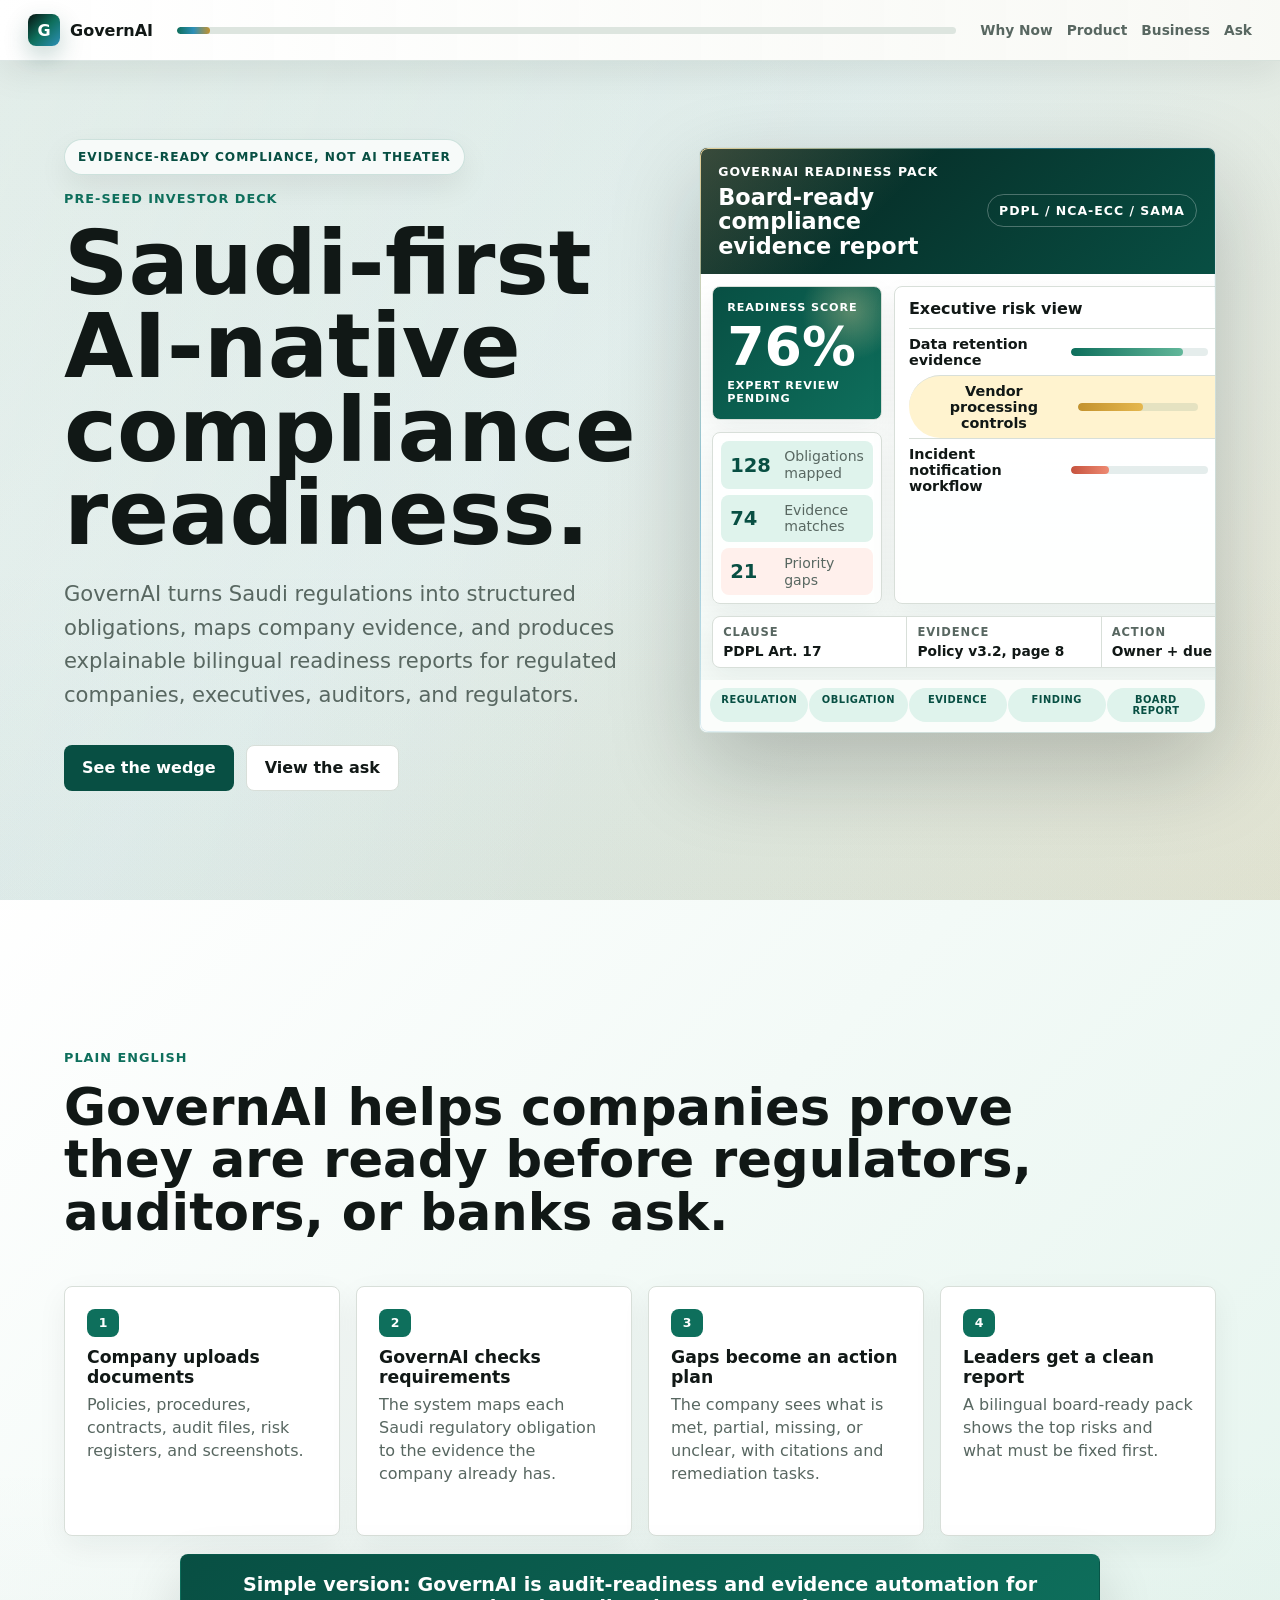
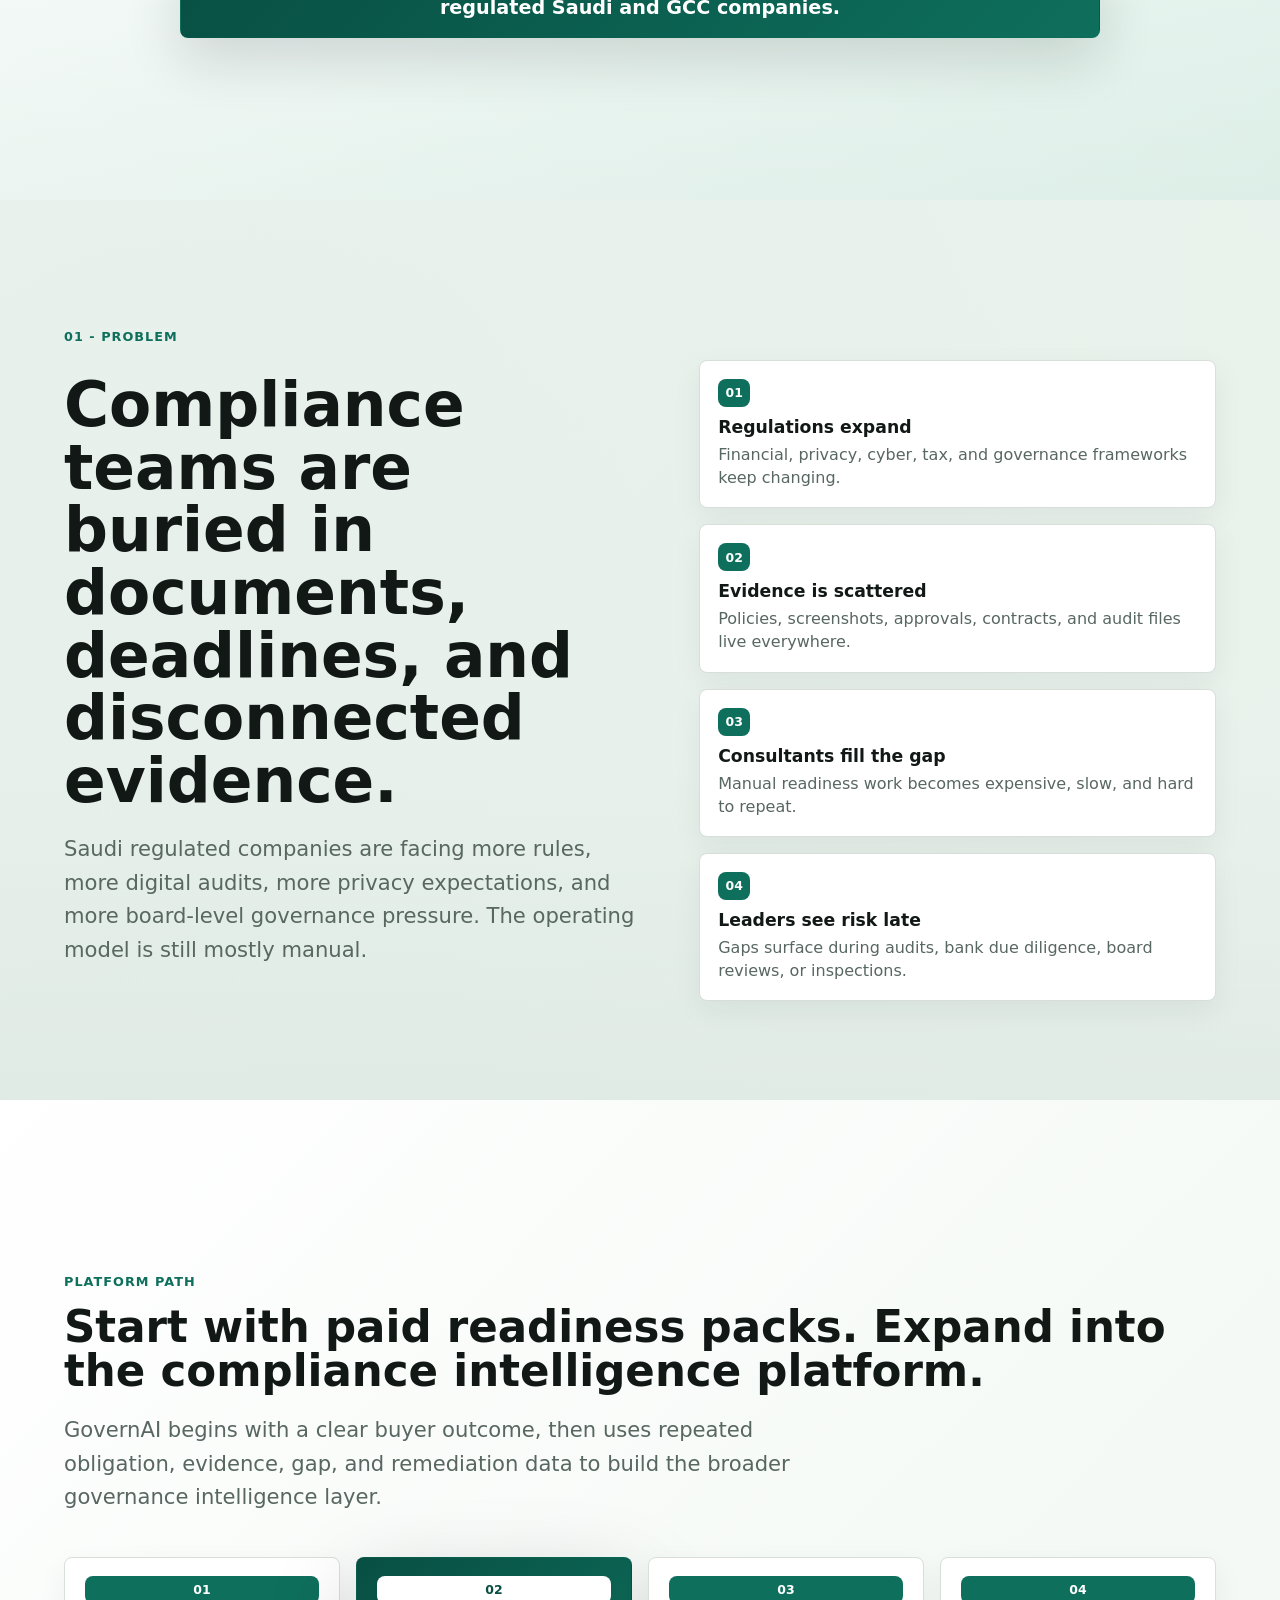
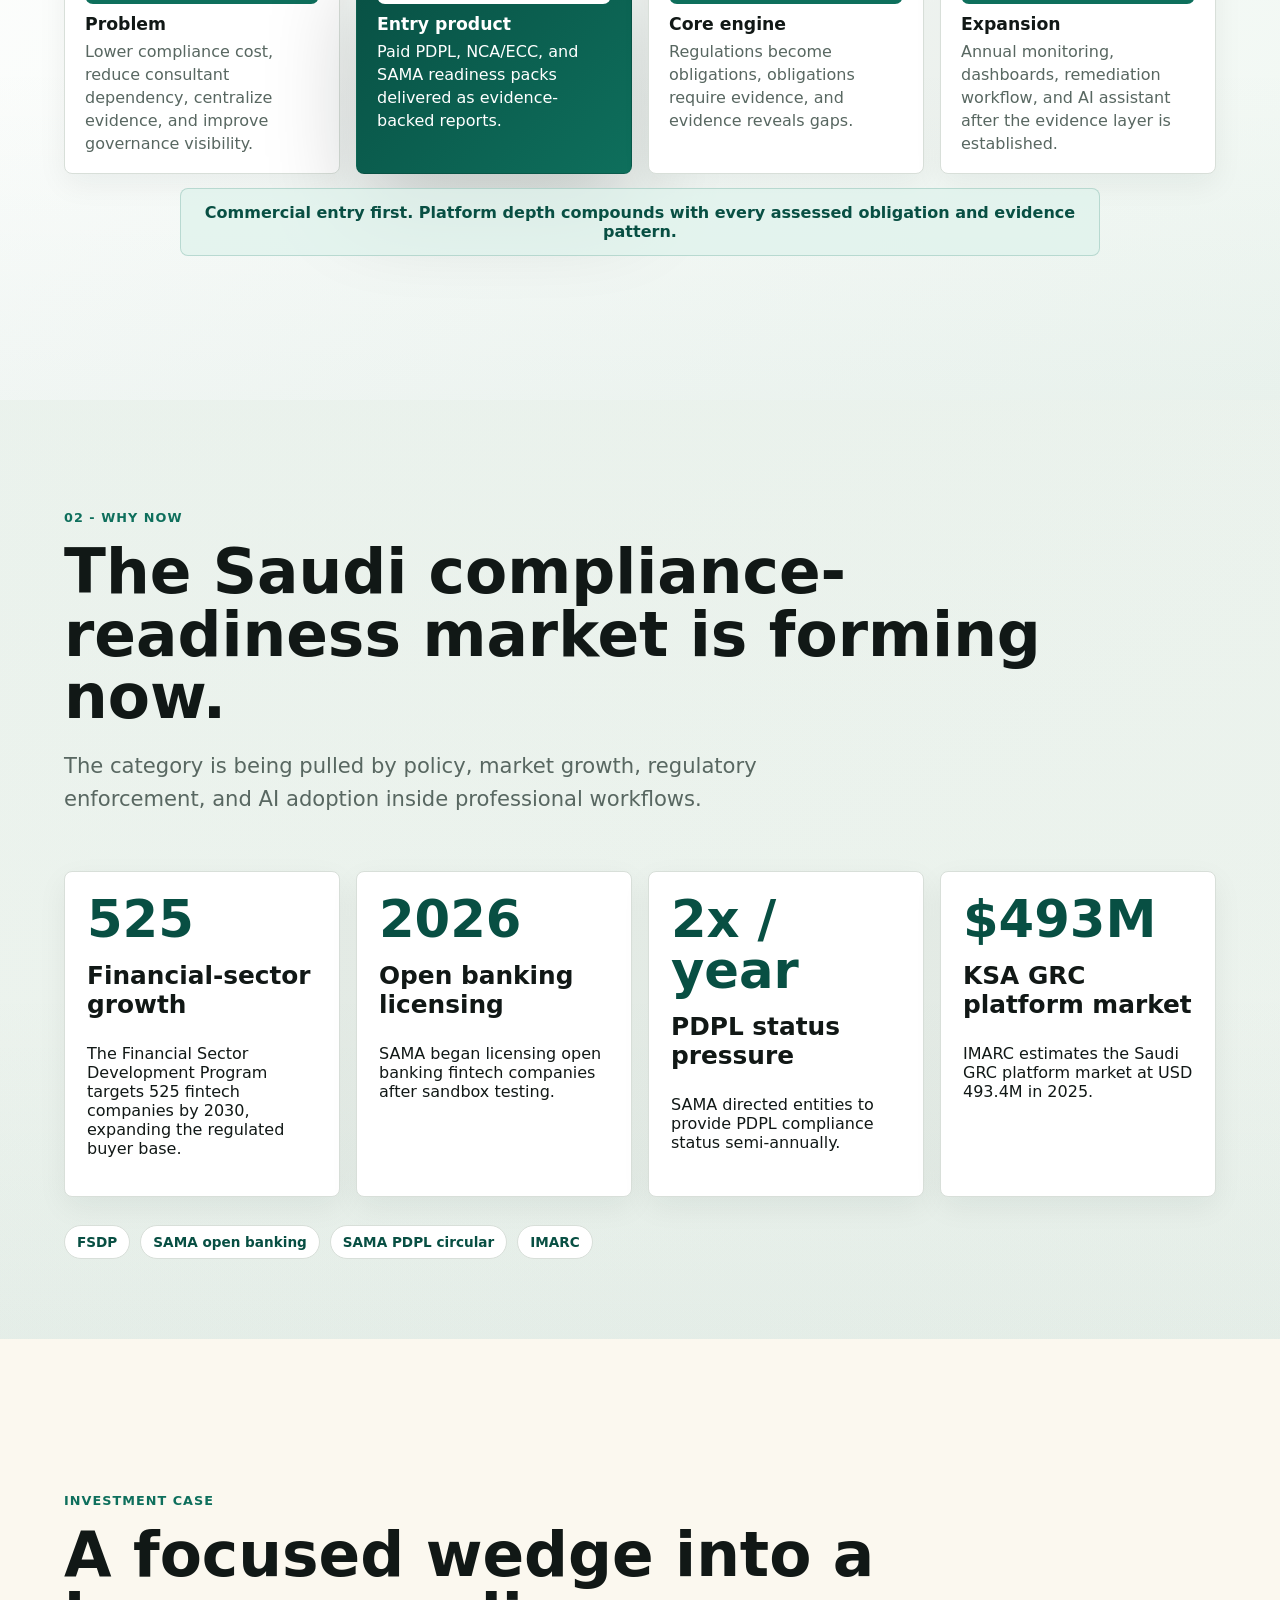
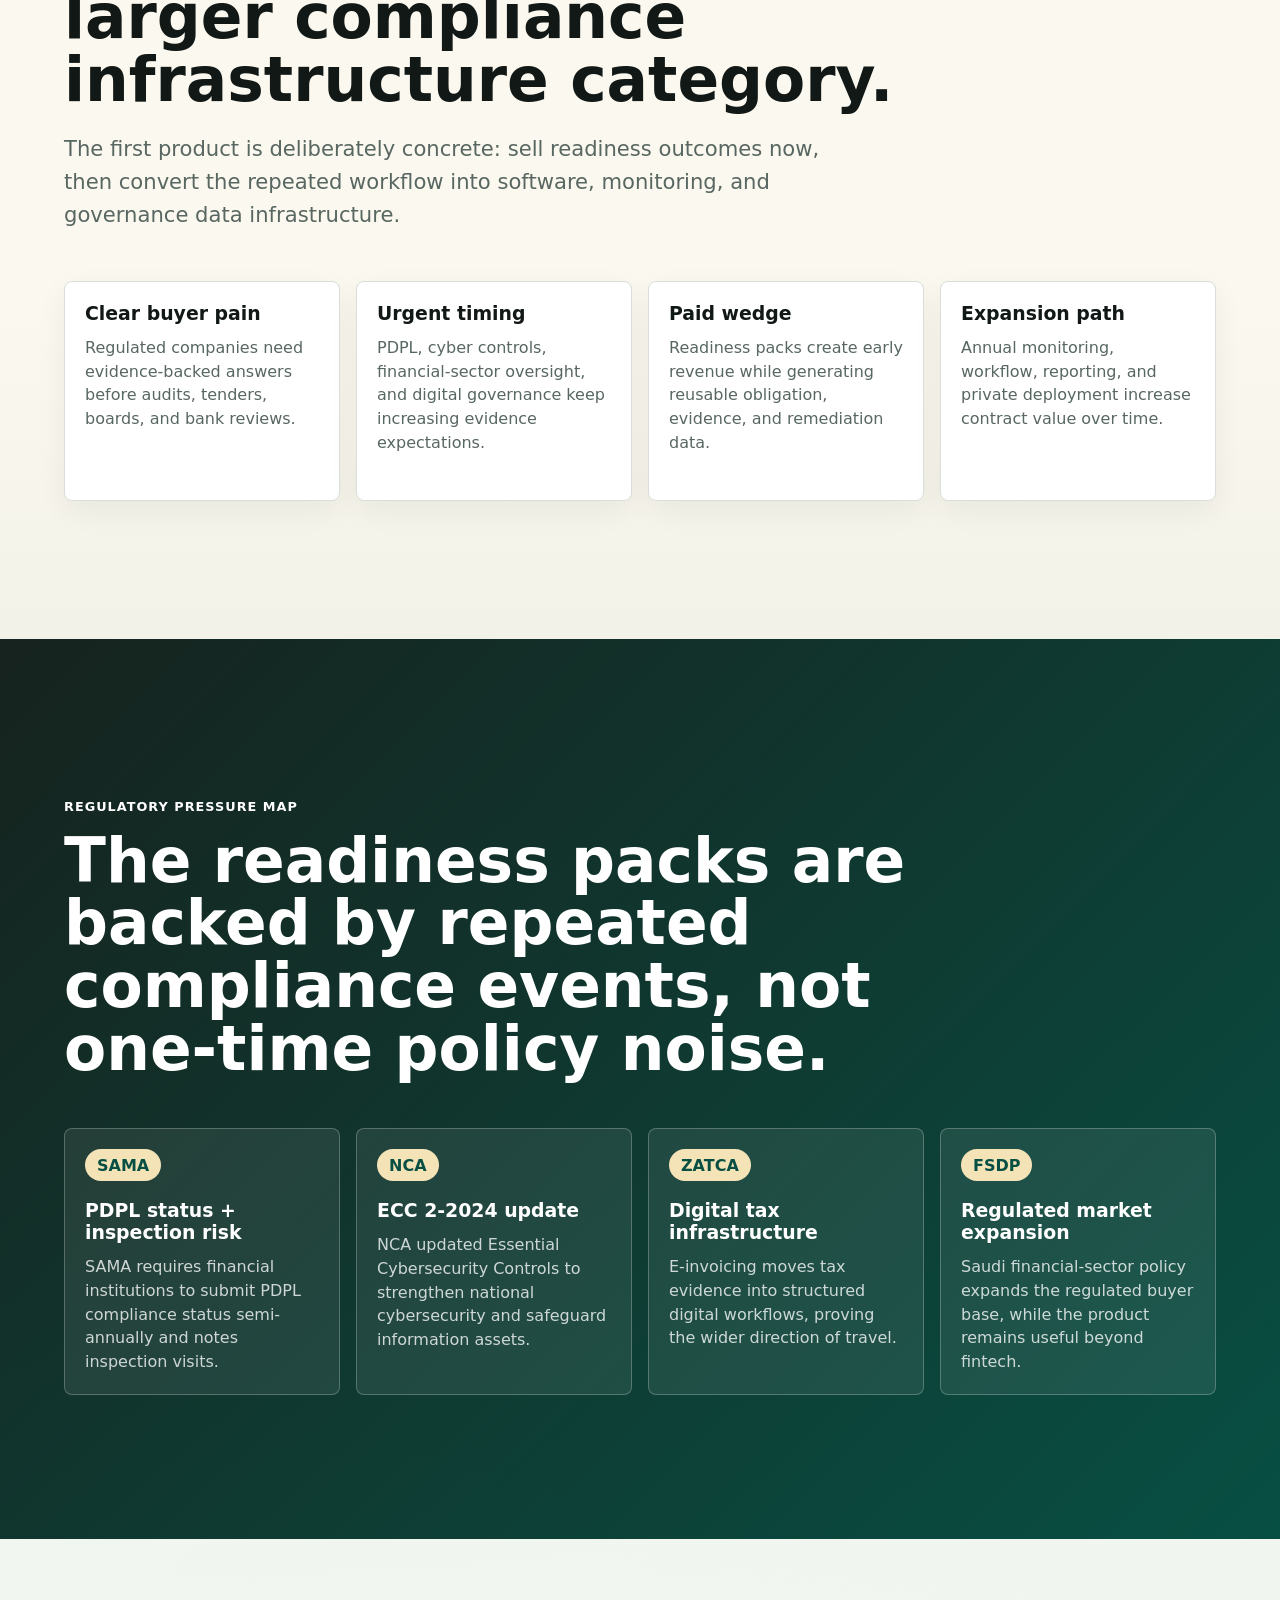
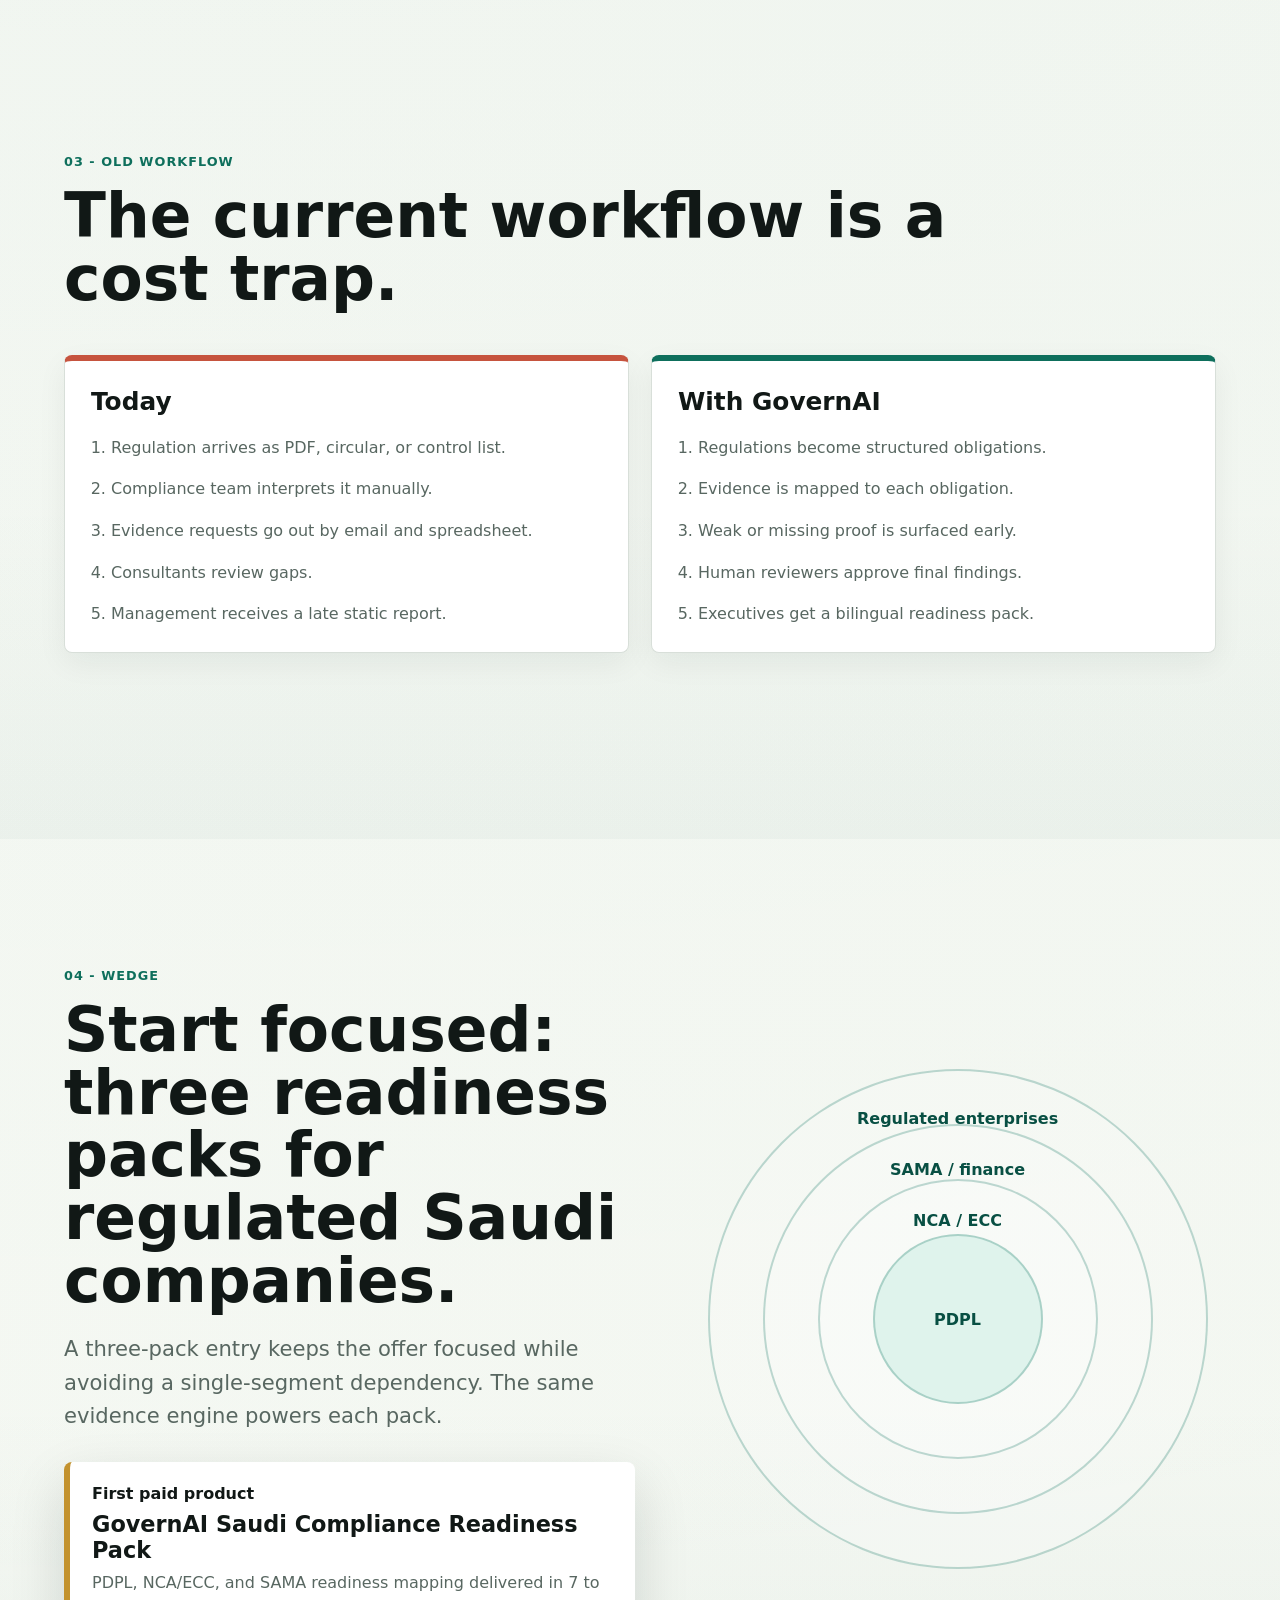
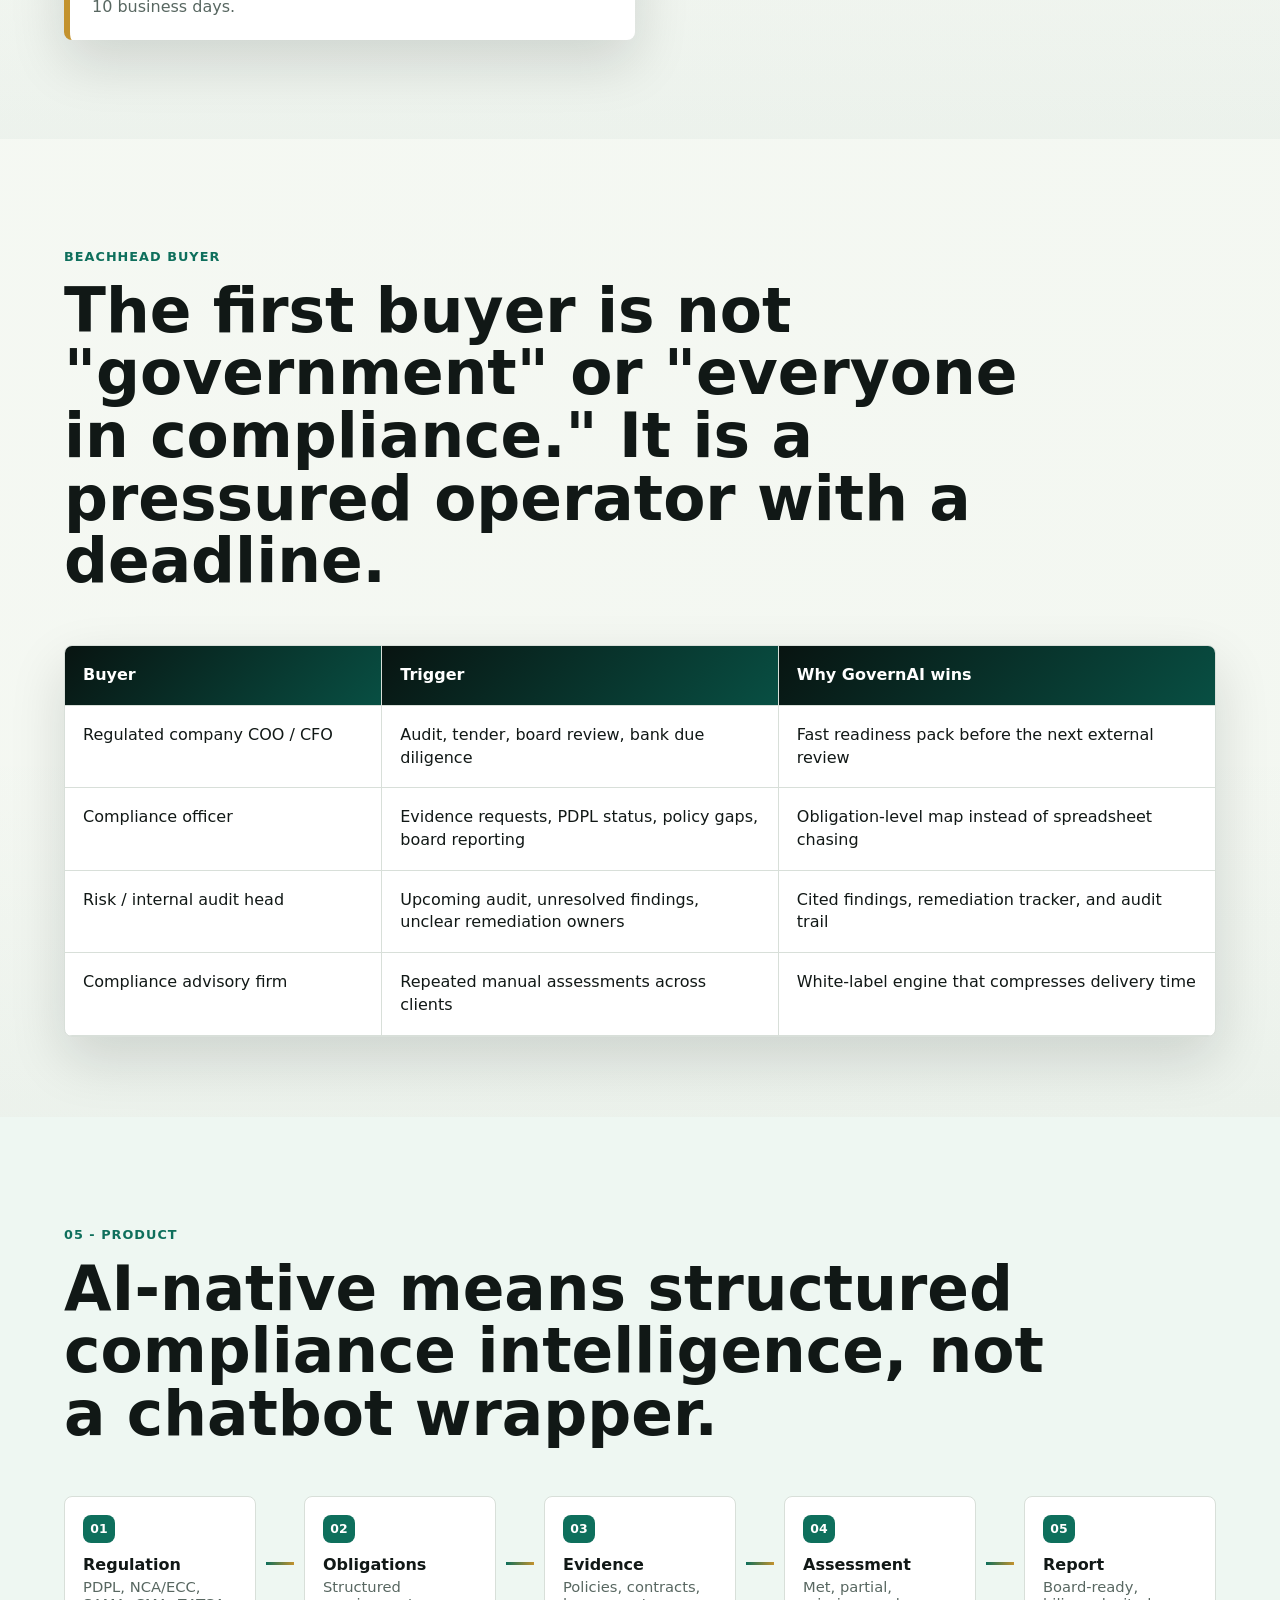
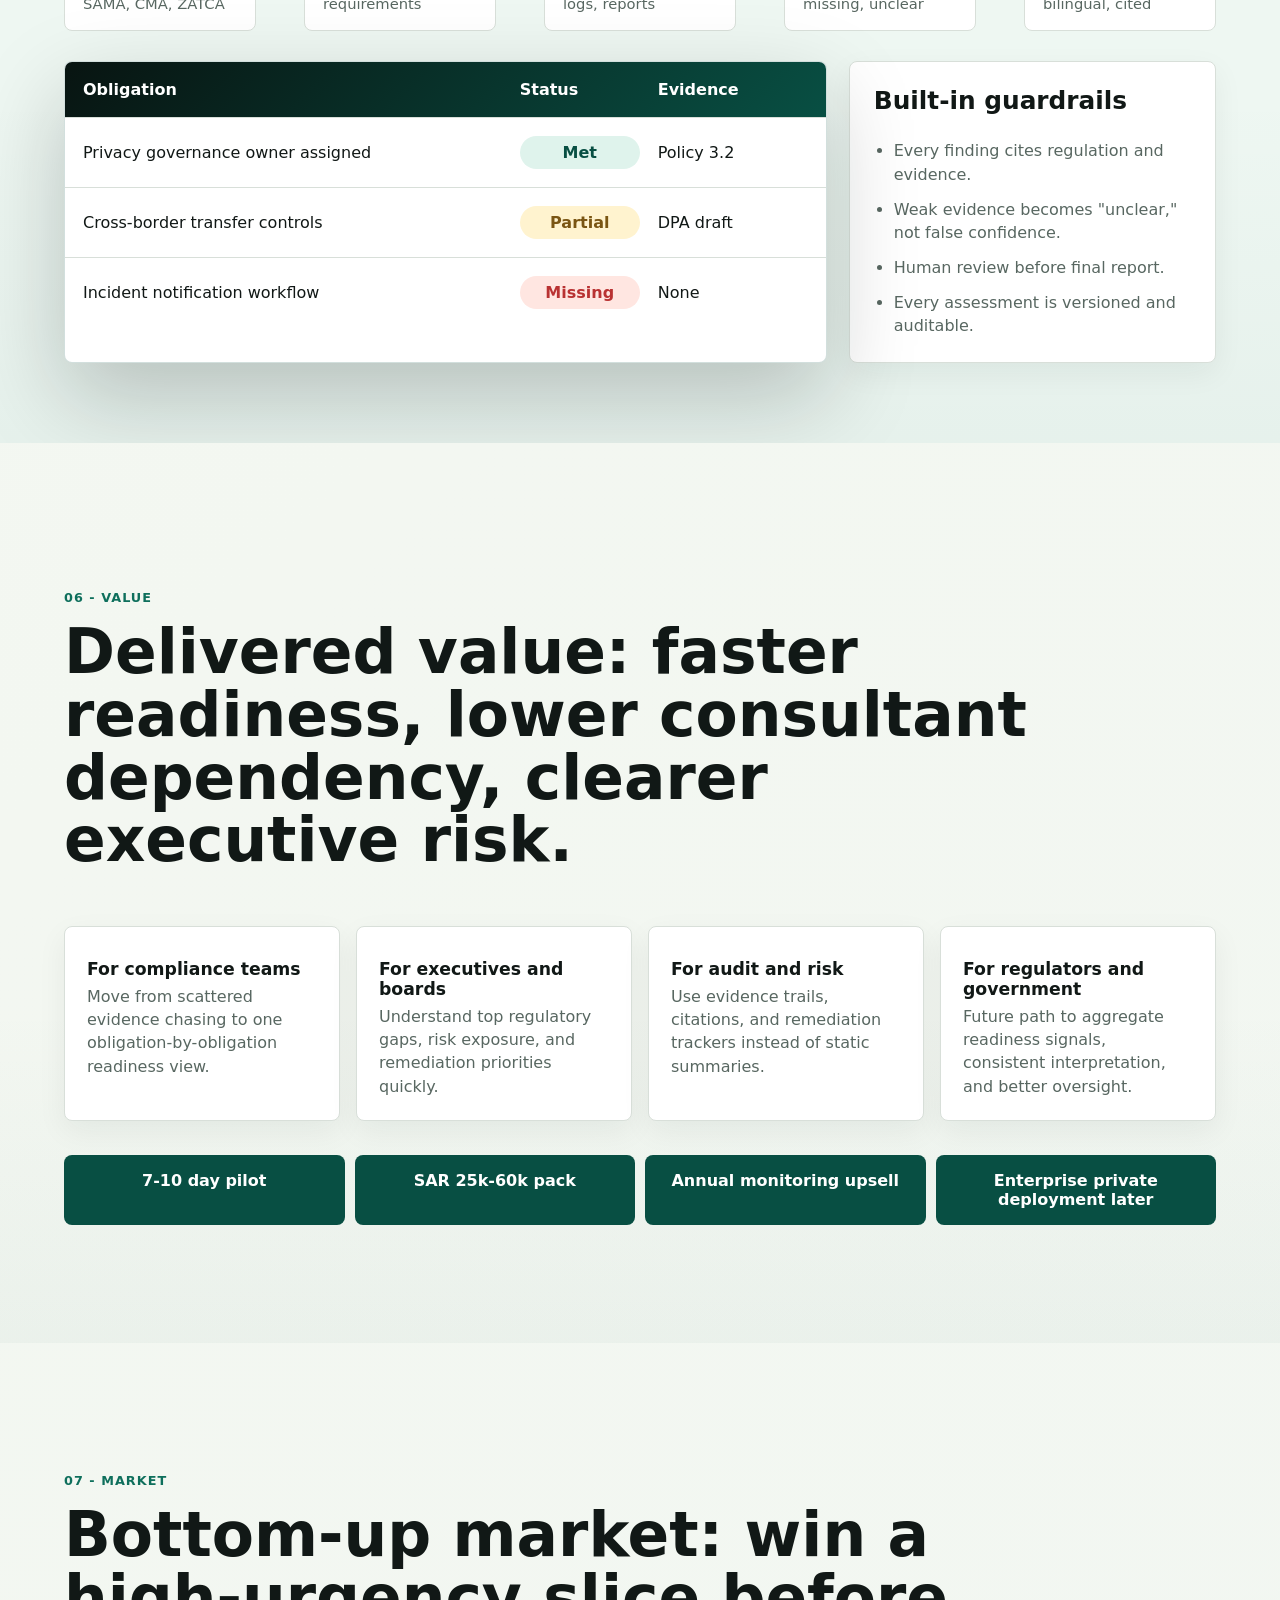
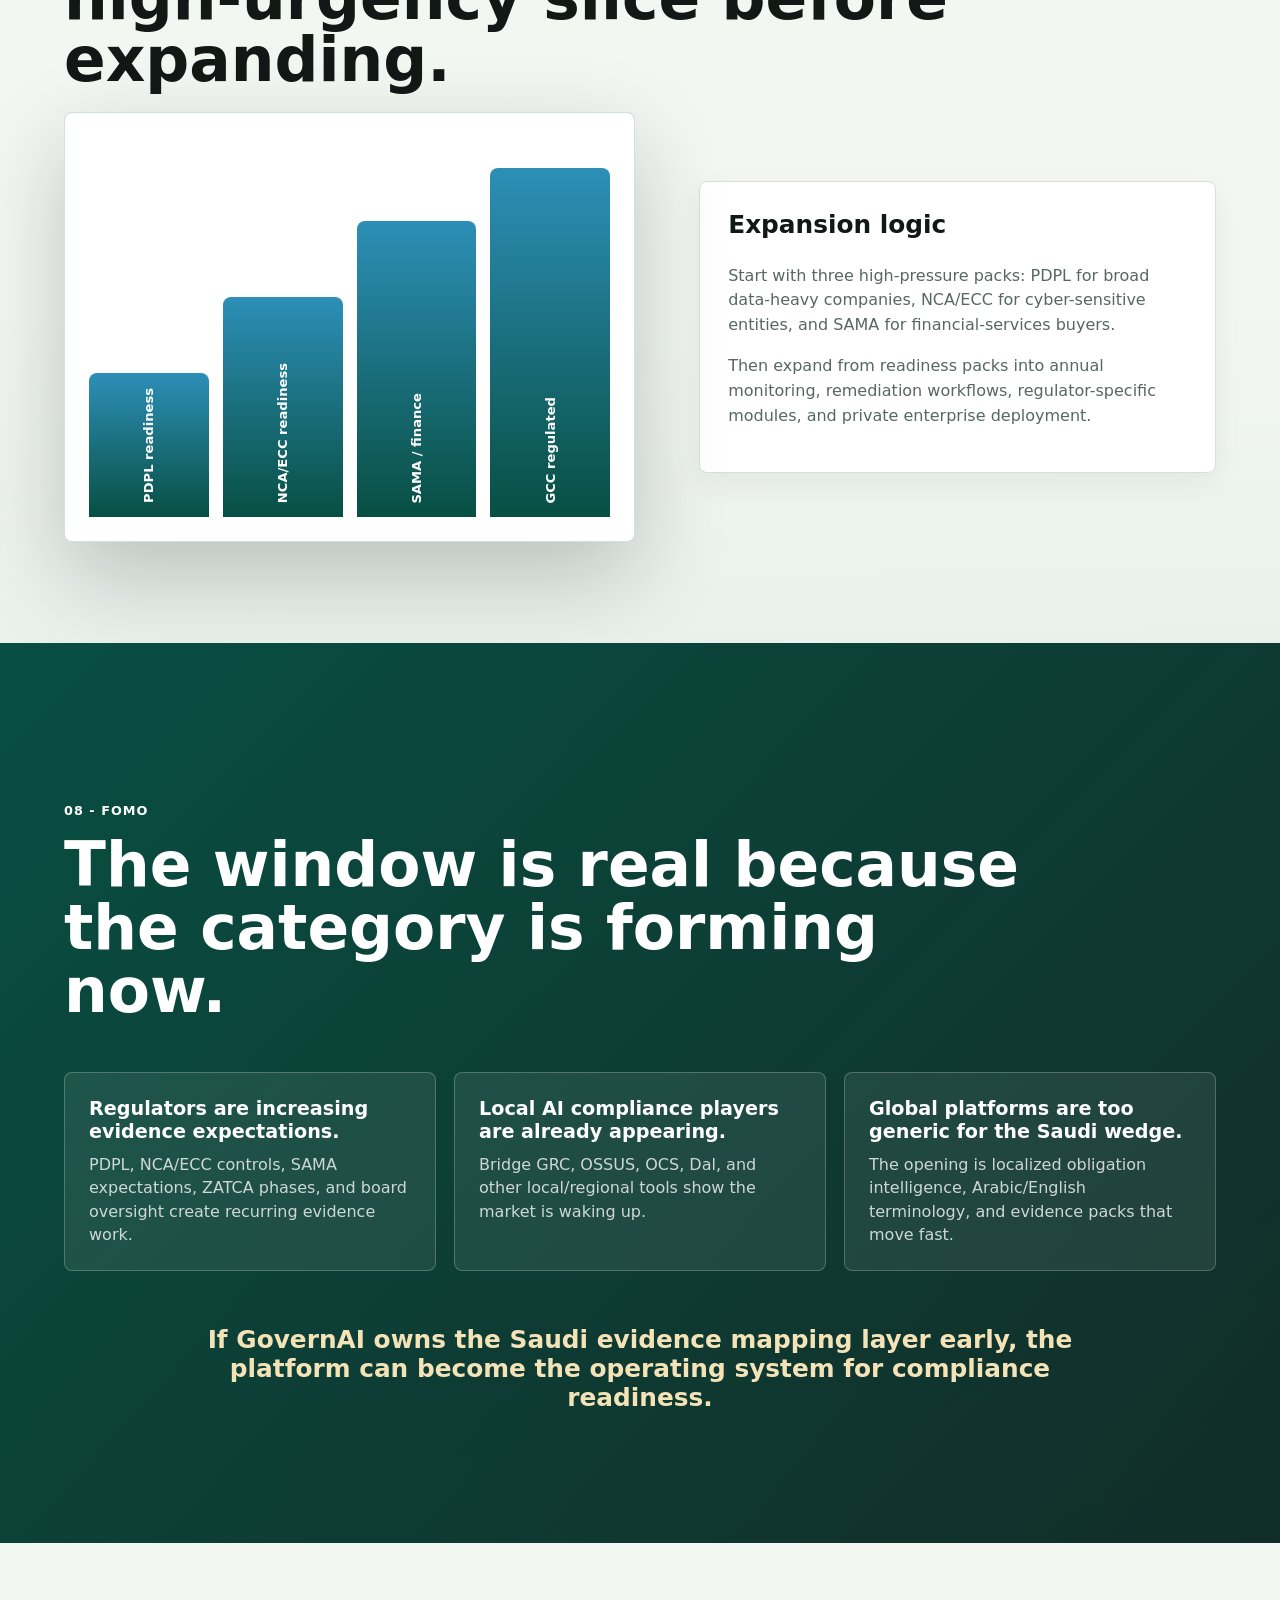
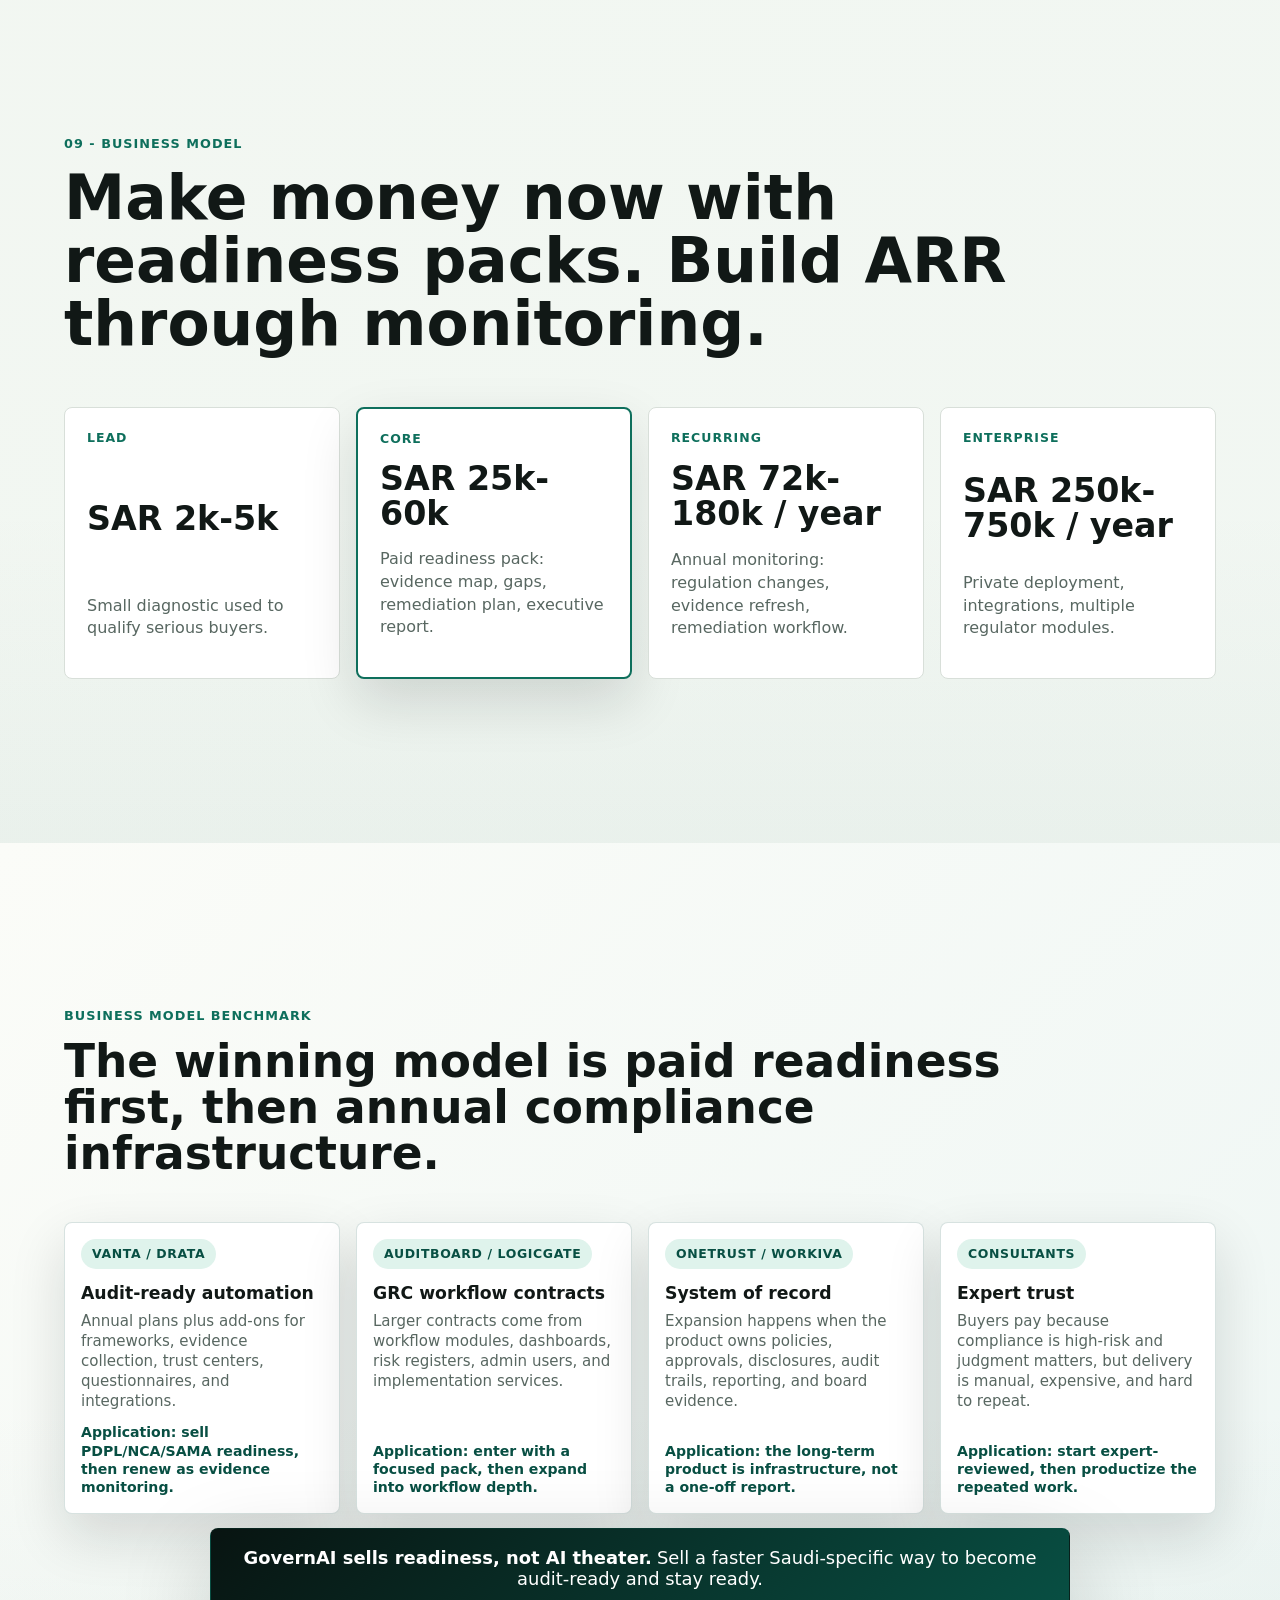
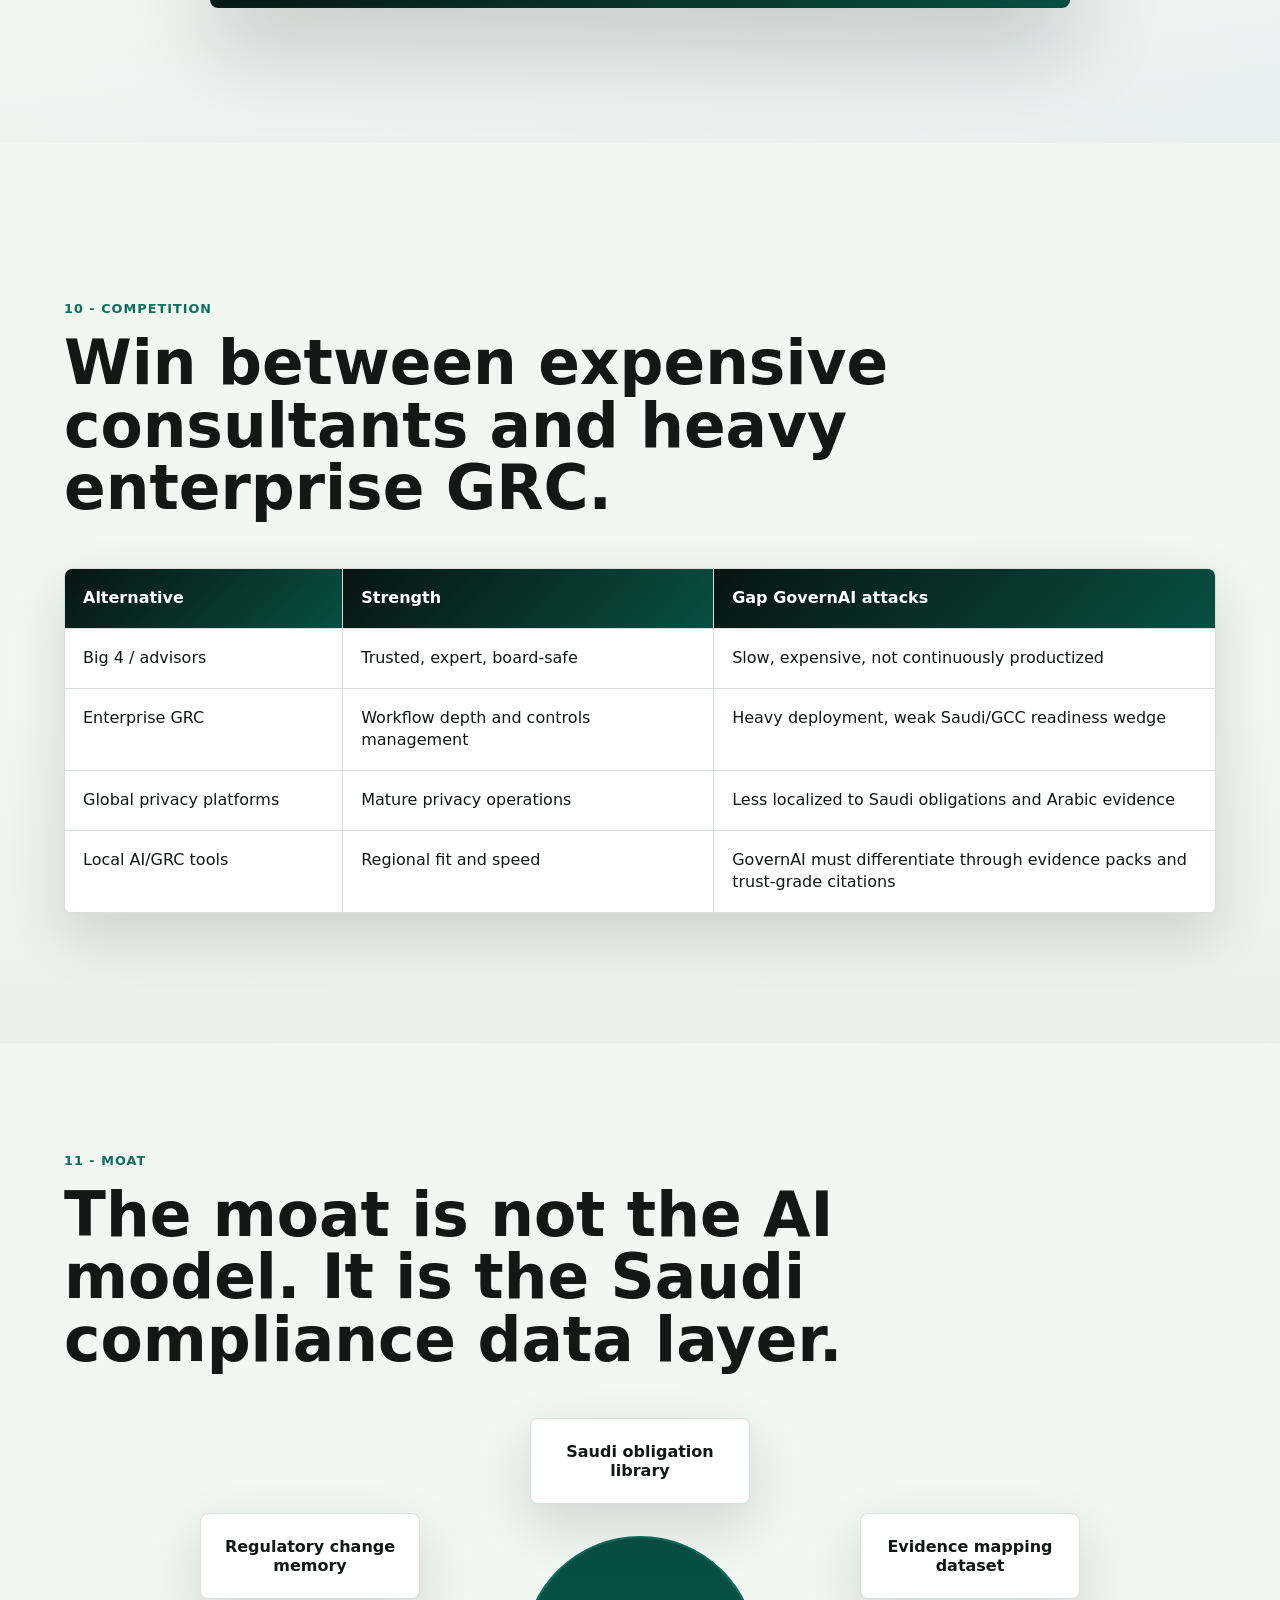
==== Review/index.html @ 4b647064 "Remove internal notes from pitch deck" ====
﻿<!doctype html>
<html lang="en">
  <head>
    <meta charset="UTF-8" />
    <meta name="viewport" content="width=device-width, initial-scale=1.0" />
    <meta
      name="description"
      content="GovernAI investor pitch deck: Saudi-first AI-native compliance readiness for regulated companies."
    />
    <title>GovernAI Investor Pitch Deck</title>
    <link rel="stylesheet" href="../src/styles.css?v=report-preview" />
  </head>
  <body>
    <header class="deck-shell" aria-label="Deck navigation">
      <a class="brand" href="#slide-1" aria-label="GovernAI home">
        <span class="brand-mark">G</span>
        <span>GovernAI</span>
      </a>
      <div class="progress-track" aria-hidden="true">
        <span id="progressBar"></span>
      </div>
      <nav class="nav-links" aria-label="Slides">
        <a href="#slide-3">Why Now</a>
        <a href="#slide-6">Product</a>
        <a href="#slide-10">Business</a>
        <a href="#slide-14">Ask</a>
      </nav>
    </header>

    <main id="deck">
      <section class="slide hero" id="slide-1" data-title="Title">
        <div class="hero-grid">
          <div class="hero-copy">
            <p class="eyebrow">Pre-seed investor deck</p>
            <h1>Saudi-first AI-native compliance readiness.</h1>
            <p class="lead">
              GovernAI turns Saudi regulations into structured obligations, maps company evidence,
              and produces explainable bilingual readiness reports for regulated companies,
              executives, auditors, and regulators.
            </p>
            <div class="hero-actions">
              <a class="primary-action" href="#slide-5">See the wedge</a>
              <a class="secondary-action" href="#slide-14">View the ask</a>
            </div>
          </div>

          <div class="command-visual report-preview" aria-label="GovernAI board-ready readiness report preview">
            <div class="report-cover">
              <div>
                <span>GovernAI Readiness Pack</span>
                <b>Board-ready compliance evidence report</b>
              </div>
              <small>PDPL / NCA-ECC / SAMA</small>
            </div>
            <div class="report-body">
              <div class="report-score">
                <span>Readiness score</span>
                <b>76%</b>
                <small>Expert review pending</small>
              </div>
              <div class="report-summary">
                <div>
                  <span>128</span>
                  <p>Obligations mapped</p>
                </div>
                <div>
                  <span>74</span>
                  <p>Evidence matches</p>
                </div>
                <div class="risk">
                  <span>21</span>
                  <p>Priority gaps</p>
                </div>
              </div>
              <div class="report-section">
                <b>Executive risk view</b>
                <div class="risk-row" style="--w:82%">
                  <span>Data retention evidence</span>
                  <i></i>
                  <em>Strong</em>
                </div>
                <div class="risk-row warn" style="--w:54%">
                  <span>Vendor processing controls</span>
                  <i></i>
                  <em>Partial</em>
                </div>
                <div class="risk-row danger" style="--w:28%">
                  <span>Incident notification workflow</span>
                  <i></i>
                  <em>Missing</em>
                </div>
              </div>
              <div class="report-evidence">
                <div>
                  <span>Clause</span>
                  <b>PDPL Art. 17</b>
                </div>
                <div>
                  <span>Evidence</span>
                  <b>Policy v3.2, page 8</b>
                </div>
                <div>
                  <span>Action</span>
                  <b>Owner + due date</b>
                </div>
              </div>
            </div>
            <div class="report-footer">
              <span>Regulation</span>
              <span>Obligation</span>
              <span>Evidence</span>
              <span>Finding</span>
              <span>Board report</span>
            </div>
          </div>
        </div>
      </section>

      <section class="slide plain-english" id="slide-1a" data-title="Plain English">
        <div class="section-kicker">Plain English</div>
        <h2>GovernAI helps companies prove they are ready before regulators, auditors, or banks ask.</h2>
        <div class="plain-grid">
          <article>
            <span>1</span>
            <b>Company uploads documents</b>
            <p>Policies, procedures, contracts, audit files, risk registers, and screenshots.</p>
          </article>
          <article>
            <span>2</span>
            <b>GovernAI checks requirements</b>
            <p>The system maps each Saudi regulatory obligation to the evidence the company already has.</p>
          </article>
          <article>
            <span>3</span>
            <b>Gaps become an action plan</b>
            <p>The company sees what is met, partial, missing, or unclear, with citations and remediation tasks.</p>
          </article>
          <article>
            <span>4</span>
            <b>Leaders get a clean report</b>
            <p>A bilingual board-ready pack shows the top risks and what must be fixed first.</p>
          </article>
        </div>
        <p class="plain-callout">
          Simple version: GovernAI is audit-readiness and evidence automation for regulated Saudi and GCC companies.
        </p>
      </section>

      <section class="slide" id="slide-2" data-title="Problem">
        <div class="section-kicker">01 - Problem</div>
        <div class="two-col">
          <div>
            <h2>Compliance teams are buried in documents, deadlines, and disconnected evidence.</h2>
            <p class="slide-intro">
              Saudi regulated companies are facing more rules, more digital audits, more privacy
              expectations, and more board-level governance pressure. The operating model is still
              mostly manual.
            </p>
          </div>
          <div class="pain-stack">
            <div>
              <span>01</span>
              <b>Regulations expand</b>
              <p>Financial, privacy, cyber, tax, and governance frameworks keep changing.</p>
            </div>
            <div>
              <span>02</span>
              <b>Evidence is scattered</b>
              <p>Policies, screenshots, approvals, contracts, and audit files live everywhere.</p>
            </div>
            <div>
              <span>03</span>
              <b>Consultants fill the gap</b>
              <p>Manual readiness work becomes expensive, slow, and hard to repeat.</p>
            </div>
            <div>
              <span>04</span>
              <b>Leaders see risk late</b>
              <p>Gaps surface during audits, bank due diligence, board reviews, or inspections.</p>
            </div>
          </div>
        </div>
      </section>

      <section class="slide alignment" id="slide-2a" data-title="Platform Path">
        <div class="section-kicker">Platform path</div>
        <h2>Start with paid readiness packs. Expand into the compliance intelligence platform.</h2>
        <p class="slide-intro">
          GovernAI begins with a clear buyer outcome, then uses repeated obligation, evidence,
          gap, and remediation data to build the broader governance intelligence layer.
        </p>
        <div class="alignment-grid">
          <article>
            <span>01</span>
            <b>Problem</b>
            <p>Lower compliance cost, reduce consultant dependency, centralize evidence, and improve governance visibility.</p>
          </article>
          <article class="featured">
            <span>02</span>
            <b>Entry product</b>
            <p>Paid PDPL, NCA/ECC, and SAMA readiness packs delivered as evidence-backed reports.</p>
          </article>
          <article>
            <span>03</span>
            <b>Core engine</b>
            <p>Regulations become obligations, obligations require evidence, and evidence reveals gaps.</p>
          </article>
          <article>
            <span>04</span>
            <b>Expansion</b>
            <p>Annual monitoring, dashboards, remediation workflow, and AI assistant after the evidence layer is established.</p>
          </article>
        </div>
        <p class="alignment-line">Commercial entry first. Platform depth compounds with every assessed obligation and evidence pattern.</p>
      </section>

      <section class="slide evidence" id="slide-3" data-title="Why Now">
        <div class="section-kicker">02 - Why now</div>
        <h2>The Saudi compliance-readiness market is forming now.</h2>
        <p class="slide-intro">
          The category is being pulled by policy, market growth, regulatory enforcement, and AI
          adoption inside professional workflows.
        </p>
        <div class="evidence-grid">
          <article>
            <span class="metric">525</span>
            <h3>Financial-sector growth</h3>
            <p>The Financial Sector Development Program targets 525 fintech companies by 2030, expanding the regulated buyer base.</p>
          </article>
          <article>
            <span class="metric">2026</span>
            <h3>Open banking licensing</h3>
            <p>SAMA began licensing open banking fintech companies after sandbox testing.</p>
          </article>
          <article>
            <span class="metric">2x / year</span>
            <h3>PDPL status pressure</h3>
            <p>SAMA directed entities to provide PDPL compliance status semi-annually.</p>
          </article>
          <article>
            <span class="metric">$493M</span>
            <h3>KSA GRC platform market</h3>
            <p>IMARC estimates the Saudi GRC platform market at USD 493.4M in 2025.</p>
          </article>
        </div>
        <div class="source-row">
          <a href="https://www.mof.gov.sa/en/about/Pages/Development_Program.aspx">FSDP</a>
          <a href="https://www.sama.gov.sa/en-US/News/Pages/news-1135.aspx">SAMA open banking</a>
          <a href="https://rulebook.sama.gov.sa/en/compliance-updated-personal-data-protection-law-and-its-implementing-regulations">SAMA PDPL circular</a>
          <a href="https://www.imarcgroup.com/saudi-arabia-governance-risk-compliance-platform-market">IMARC</a>
        </div>
      </section>

      <section class="slide investor-lens" id="slide-3a" data-title="Investment Case">
        <div class="section-kicker">Investment case</div>
        <h2>A focused wedge into a larger compliance infrastructure category.</h2>
        <p class="slide-intro">
          The first product is deliberately concrete: sell readiness outcomes now, then convert the
          repeated workflow into software, monitoring, and governance data infrastructure.
        </p>
        <div class="investor-grid">
          <article>
            <b>Clear buyer pain</b>
            <p>Regulated companies need evidence-backed answers before audits, tenders, boards, and bank reviews.</p>
          </article>
          <article>
            <b>Urgent timing</b>
            <p>PDPL, cyber controls, financial-sector oversight, and digital governance keep increasing evidence expectations.</p>
          </article>
          <article>
            <b>Paid wedge</b>
            <p>Readiness packs create early revenue while generating reusable obligation, evidence, and remediation data.</p>
          </article>
          <article>
            <b>Expansion path</b>
            <p>Annual monitoring, workflow, reporting, and private deployment increase contract value over time.</p>
          </article>
        </div>
      </section>

      <section class="slide pressure" id="slide-3b" data-title="Regulatory Pressure">
        <div class="section-kicker">Regulatory pressure map</div>
        <h2>The readiness packs are backed by repeated compliance events, not one-time policy noise.</h2>
        <div class="pressure-map">
          <article>
            <span>SAMA</span>
            <b>PDPL status + inspection risk</b>
            <p>SAMA requires financial institutions to submit PDPL compliance status semi-annually and notes inspection visits.</p>
          </article>
          <article>
            <span>NCA</span>
            <b>ECC 2-2024 update</b>
            <p>NCA updated Essential Cybersecurity Controls to strengthen national cybersecurity and safeguard information assets.</p>
          </article>
          <article>
            <span>ZATCA</span>
            <b>Digital tax infrastructure</b>
            <p>E-invoicing moves tax evidence into structured digital workflows, proving the wider direction of travel.</p>
          </article>
          <article>
            <span>FSDP</span>
            <b>Regulated market expansion</b>
            <p>Saudi financial-sector policy expands the regulated buyer base, while the product remains useful beyond fintech.</p>
          </article>
        </div>
      </section>

      <section class="slide" id="slide-4" data-title="Old Way">
        <div class="section-kicker">03 - Old workflow</div>
        <h2>The current workflow is a cost trap.</h2>
        <div class="before-after">
          <div class="workflow old">
            <h3>Today</h3>
            <ol>
              <li>Regulation arrives as PDF, circular, or control list.</li>
              <li>Compliance team interprets it manually.</li>
              <li>Evidence requests go out by email and spreadsheet.</li>
              <li>Consultants review gaps.</li>
              <li>Management receives a late static report.</li>
            </ol>
          </div>
          <div class="workflow new">
            <h3>With GovernAI</h3>
            <ol>
              <li>Regulations become structured obligations.</li>
              <li>Evidence is mapped to each obligation.</li>
              <li>Weak or missing proof is surfaced early.</li>
              <li>Human reviewers approve final findings.</li>
              <li>Executives get a bilingual readiness pack.</li>
            </ol>
          </div>
        </div>
      </section>

      <section class="slide" id="slide-5" data-title="Wedge">
        <div class="section-kicker">04 - Wedge</div>
        <div class="wedge-layout">
          <div>
            <h2>Start focused: three readiness packs for regulated Saudi companies.</h2>
            <p class="slide-intro">
              A three-pack entry keeps the offer focused while avoiding a single-segment dependency.
              The same evidence engine powers each pack.
            </p>
            <div class="callout">
              <b>First paid product</b>
              <span>GovernAI Saudi Compliance Readiness Pack</span>
              <small>PDPL, NCA/ECC, and SAMA readiness mapping delivered in 7 to 10 business days.</small>
            </div>
          </div>
          <div class="target-rings" aria-label="Target customer rings">
            <div class="ring ring-1">PDPL</div>
            <div class="ring ring-2">NCA / ECC</div>
            <div class="ring ring-3">SAMA / finance</div>
            <div class="ring ring-4">Regulated enterprises</div>
          </div>
        </div>
      </section>

      <section class="slide buyer" id="slide-5a" data-title="Beachhead Buyer">
        <div class="section-kicker">Beachhead buyer</div>
        <h2>The first buyer is not "government" or "everyone in compliance." It is a pressured operator with a deadline.</h2>
        <div class="buyer-table">
          <div class="buyer-head">Buyer</div>
          <div class="buyer-head">Trigger</div>
          <div class="buyer-head">Why GovernAI wins</div>
          <div>Regulated company COO / CFO</div>
          <div>Audit, tender, board review, bank due diligence</div>
          <div>Fast readiness pack before the next external review</div>
          <div>Compliance officer</div>
          <div>Evidence requests, PDPL status, policy gaps, board reporting</div>
          <div>Obligation-level map instead of spreadsheet chasing</div>
          <div>Risk / internal audit head</div>
          <div>Upcoming audit, unresolved findings, unclear remediation owners</div>
          <div>Cited findings, remediation tracker, and audit trail</div>
          <div>Compliance advisory firm</div>
          <div>Repeated manual assessments across clients</div>
          <div>White-label engine that compresses delivery time</div>
        </div>
      </section>

      <section class="slide product" id="slide-6" data-title="Product">
        <div class="section-kicker">05 - Product</div>
        <h2>AI-native means structured compliance intelligence, not a chatbot wrapper.</h2>
        <div class="pipeline" aria-label="GovernAI product pipeline">
          <div>
            <span>01</span>
            <b>Regulation</b>
            <p>PDPL, NCA/ECC, SAMA, CMA, ZATCA</p>
          </div>
          <i></i>
          <div>
            <span>02</span>
            <b>Obligations</b>
            <p>Structured requirements</p>
          </div>
          <i></i>
          <div>
            <span>03</span>
            <b>Evidence</b>
            <p>Policies, contracts, logs, reports</p>
          </div>
          <i></i>
          <div>
            <span>04</span>
            <b>Assessment</b>
            <p>Met, partial, missing, unclear</p>
          </div>
          <i></i>
          <div>
            <span>05</span>
            <b>Report</b>
            <p>Board-ready, bilingual, cited</p>
          </div>
        </div>
        <div class="product-grid">
          <div class="mock-table">
            <div class="mock-row head">
              <span>Obligation</span><span>Status</span><span>Evidence</span>
            </div>
            <div class="mock-row">
              <span>Privacy governance owner assigned</span><b class="ok">Met</b><span>Policy 3.2</span>
            </div>
            <div class="mock-row">
              <span>Cross-border transfer controls</span><b class="warn">Partial</b><span>DPA draft</span>
            </div>
            <div class="mock-row">
              <span>Incident notification workflow</span><b class="risk-text">Missing</b><span>None</span>
            </div>
          </div>
          <div class="ai-card">
            <h3>Built-in guardrails</h3>
            <ul>
              <li>Every finding cites regulation and evidence.</li>
              <li>Weak evidence becomes "unclear," not false confidence.</li>
              <li>Human review before final report.</li>
              <li>Every assessment is versioned and auditable.</li>
            </ul>
          </div>
        </div>
      </section>

      <section class="slide" id="slide-7" data-title="Delivered Value">
        <div class="section-kicker">06 - Value</div>
        <h2>Delivered value: faster readiness, lower consultant dependency, clearer executive risk.</h2>
        <div class="value-cards">
          <article>
            <b>For compliance teams</b>
            <p>Move from scattered evidence chasing to one obligation-by-obligation readiness view.</p>
          </article>
          <article>
            <b>For executives and boards</b>
            <p>Understand top regulatory gaps, risk exposure, and remediation priorities quickly.</p>
          </article>
          <article>
            <b>For audit and risk</b>
            <p>Use evidence trails, citations, and remediation trackers instead of static summaries.</p>
          </article>
          <article>
            <b>For regulators and government</b>
            <p>Future path to aggregate readiness signals, consistent interpretation, and better oversight.</p>
          </article>
        </div>
        <div class="roi-strip">
          <span>7-10 day pilot</span>
          <span>SAR 25k-60k pack</span>
          <span>Annual monitoring upsell</span>
          <span>Enterprise private deployment later</span>
        </div>
      </section>

      <section class="slide" id="slide-8" data-title="Market">
        <div class="section-kicker">07 - Market</div>
        <h2>Bottom-up market: win a high-urgency slice before expanding.</h2>
        <div class="market-layout">
          <div class="market-chart" aria-label="Market expansion chart">
            <div style="--h:38%"><span>PDPL readiness</span></div>
            <div style="--h:58%"><span>NCA/ECC readiness</span></div>
            <div style="--h:78%"><span>SAMA / finance</span></div>
            <div style="--h:92%"><span>GCC regulated</span></div>
          </div>
          <div class="market-notes">
            <h3>Expansion logic</h3>
            <p>
              Start with three high-pressure packs: PDPL for broad data-heavy companies, NCA/ECC
              for cyber-sensitive entities, and SAMA for financial-services buyers.
            </p>
            <p>
              Then expand from readiness packs into annual monitoring, remediation workflows,
              regulator-specific modules, and private enterprise deployment.
            </p>
          </div>
        </div>
      </section>

      <section class="slide fomo" id="slide-9" data-title="FOMO">
        <div class="section-kicker">08 - FOMO</div>
        <h2>The window is real because the category is forming now.</h2>
        <div class="fomo-board">
          <div>
            <b>Regulators are increasing evidence expectations.</b>
            <p>PDPL, NCA/ECC controls, SAMA expectations, ZATCA phases, and board oversight create recurring evidence work.</p>
          </div>
          <div>
            <b>Local AI compliance players are already appearing.</b>
            <p>Bridge GRC, OSSUS, OCS, Dal, and other local/regional tools show the market is waking up.</p>
          </div>
          <div>
            <b>Global platforms are too generic for the Saudi wedge.</b>
            <p>The opening is localized obligation intelligence, Arabic/English terminology, and evidence packs that move fast.</p>
          </div>
        </div>
        <p class="fomo-line">
          If GovernAI owns the Saudi evidence mapping layer early, the platform can become the operating system for compliance readiness.
        </p>
      </section>

      <section class="slide" id="slide-10" data-title="Business Model">
        <div class="section-kicker">09 - Business model</div>
        <h2>Make money now with readiness packs. Build ARR through monitoring.</h2>
        <div class="pricing-ladder">
          <div>
            <span>Lead</span>
            <b>SAR 2k-5k</b>
            <p>Small diagnostic used to qualify serious buyers.</p>
          </div>
          <div class="featured">
            <span>Core</span>
            <b>SAR 25k-60k</b>
            <p>Paid readiness pack: evidence map, gaps, remediation plan, executive report.</p>
          </div>
          <div>
            <span>Recurring</span>
            <b>SAR 72k-180k / year</b>
            <p>Annual monitoring: regulation changes, evidence refresh, remediation workflow.</p>
          </div>
          <div>
            <span>Enterprise</span>
            <b>SAR 250k-750k / year</b>
            <p>Private deployment, integrations, multiple regulator modules.</p>
          </div>
        </div>
      </section>

      <section class="slide benchmark" id="slide-10a" data-title="Business Model Benchmark">
        <div class="section-kicker">Business model benchmark</div>
        <h2>The winning model is paid readiness first, then annual compliance infrastructure.</h2>
        <div class="benchmark-grid">
          <article>
            <span>Vanta / Drata</span>
            <b>Audit-ready automation</b>
            <p>Annual plans plus add-ons for frameworks, evidence collection, trust centers, questionnaires, and integrations.</p>
            <strong>Application: sell PDPL/NCA/SAMA readiness, then renew as evidence monitoring.</strong>
          </article>
          <article>
            <span>AuditBoard / LogicGate</span>
            <b>GRC workflow contracts</b>
            <p>Larger contracts come from workflow modules, dashboards, risk registers, admin users, and implementation services.</p>
            <strong>Application: enter with a focused pack, then expand into workflow depth.</strong>
          </article>
          <article>
            <span>OneTrust / Workiva</span>
            <b>System of record</b>
            <p>Expansion happens when the product owns policies, approvals, disclosures, audit trails, reporting, and board evidence.</p>
            <strong>Application: the long-term product is infrastructure, not a one-off report.</strong>
          </article>
          <article>
            <span>Consultants</span>
            <b>Expert trust</b>
            <p>Buyers pay because compliance is high-risk and judgment matters, but delivery is manual, expensive, and hard to repeat.</p>
            <strong>Application: start expert-reviewed, then productize the repeated work.</strong>
          </article>
        </div>
        <div class="benchmark-bottom">
          <b>GovernAI sells readiness, not AI theater.</b>
          <span>Sell a faster Saudi-specific way to become audit-ready and stay ready.</span>
        </div>
      </section>

      <section class="slide" id="slide-11" data-title="Competition">
        <div class="section-kicker">10 - Competition</div>
        <h2>Win between expensive consultants and heavy enterprise GRC.</h2>
        <div class="matrix" role="table" aria-label="Competition positioning matrix">
          <div class="matrix-head">Alternative</div>
          <div class="matrix-head">Strength</div>
          <div class="matrix-head">Gap GovernAI attacks</div>
          <div>Big 4 / advisors</div>
          <div>Trusted, expert, board-safe</div>
          <div>Slow, expensive, not continuously productized</div>
          <div>Enterprise GRC</div>
          <div>Workflow depth and controls management</div>
          <div>Heavy deployment, weak Saudi/GCC readiness wedge</div>
          <div>Global privacy platforms</div>
          <div>Mature privacy operations</div>
          <div>Less localized to Saudi obligations and Arabic evidence</div>
          <div>Local AI/GRC tools</div>
          <div>Regional fit and speed</div>
          <div>GovernAI must differentiate through evidence packs and trust-grade citations</div>
        </div>
      </section>

      <section class="slide" id="slide-12" data-title="Moat">
        <div class="section-kicker">11 - Moat</div>
        <h2>The moat is not the AI model. It is the Saudi compliance data layer.</h2>
        <div class="flywheel" aria-label="GovernAI moat flywheel">
          <div>Saudi obligation library</div>
          <div>Evidence mapping dataset</div>
          <div>Expert-reviewed scoring logic</div>
          <div>Bilingual terminology</div>
          <div>Audit-ready workflow history</div>
          <div>Regulatory change memory</div>
        </div>
        <p class="slide-intro narrow">
          Every paid pilot creates structured obligations, evidence patterns, remediation templates,
          and report logic that make the next deployment faster and harder to copy.
        </p>
      </section>

      <section class="slide" id="slide-13" data-title="GTM">
        <div class="section-kicker">12 - Go to market</div>
        <h2>Sell the readiness pack before selling the platform.</h2>
        <div class="gtm-grid">
          <div>
            <span>1</span>
            <b>Direct founder-led sales</b>
            <p>Target regulated company COOs/CFOs, compliance officers, fintech founders, and risk heads.</p>
          </div>
          <div>
            <span>2</span>
            <b>Advisor channel</b>
            <p>Let compliance consultants use GovernAI to deliver faster, repeatable readiness packs.</p>
          </div>
          <div>
            <span>3</span>
            <b>Accelerators and ecosystems</b>
            <p>Use fintech hubs, cyber/privacy advisors, governance networks, and innovation programs for distribution.</p>
          </div>
          <div>
            <span>4</span>
            <b>Government pilots</b>
            <p>Position as a national compliance maturity capability with strong AI governance.</p>
          </div>
        </div>
      </section>

      <section class="slide ask-slide" id="slide-14" data-title="Ask">
        <div class="section-kicker">13 - Raise</div>
        <h2>Raising USD 250k to prove paid demand and ship the first trust-grade MVP.</h2>
        <div class="ask-layout">
          <div class="ask-card">
            <span class="ask-label">Lean proof round</span>
            <b>USD 250k</b>
            <p>
              Enough capital to validate the paid wedge, build the secure evidence-mapping MVP,
              and convert manual readiness packs into repeatable software.
            </p>
            <div class="ask-metrics">
              <span>6-9 months runway</span>
              <span>3-5 paid pilots</span>
              <span>1-2 annual conversions</span>
            </div>
          </div>
          <div class="use-of-funds premium-list">
            <div style="--p:40%">Product MVP <b>40%</b></div>
            <div style="--p:25%">Sales and pilots <b>25%</b></div>
            <div style="--p:20%">Regulatory content <b>20%</b></div>
            <div style="--p:15%">Security, legal, and operations <b>15%</b></div>
          </div>
        </div>
        <p class="assumption">The round is designed to create commercial proof: paid pilots, annual conversion signals, and a trust-grade MVP.</p>
      </section>

      <section class="slide capital-plan" id="slide-14a" data-title="Capital Plan">
        <div class="section-kicker">Capital discipline</div>
        <h2>Use the round to buy evidence, not time.</h2>
        <div class="capital-grid">
          <article>
            <span>01</span>
            <b>Sell before overbuilding</b>
            <p>Close 3 to 5 paid readiness pilots at SAR 25k-60k each.</p>
          </article>
          <article>
            <span>02</span>
            <b>Productize repeated work</b>
            <p>Ship PDPL, NCA/ECC, and SAMA obligation libraries, citations, RBAC, audit trail, and exports.</p>
          </article>
          <article>
            <span>03</span>
            <b>Keep trust expensive</b>
            <p>Use human review, source citations, audit logs, and conservative scoring before final reports.</p>
          </article>
          <article>
            <span>04</span>
            <b>Raise next on proof</b>
            <p>Convert 1 to 2 customers into annual monitoring and raise next on repeatable demand.</p>
          </article>
        </div>
      </section>

      <section class="slide" id="slide-15" data-title="Execution">
        <div class="section-kicker">14 - Execution plan</div>
        <h2>Next 90 days: sell, deliver, productize.</h2>
        <div class="timeline">
          <div>
            <span>Days 1-15</span>
            <b>Package</b>
            <p>Finalize SOW, teaser, sample report, target list, and outreach script.</p>
          </div>
          <div>
            <span>Days 16-45</span>
            <b>Sell and deliver</b>
            <p>Close 1 to 3 paid pilots and deliver manually with AI-assisted expert review.</p>
          </div>
          <div>
            <span>Days 46-90</span>
            <b>Productize</b>
            <p>Build upload, evidence mapping, citation view, report export, RBAC, and audit logs.</p>
          </div>
        </div>
      </section>

      <section class="slide truth" id="slide-15a" data-title="Milestones">
        <div class="section-kicker">Proof milestones</div>
        <h2>Fundability improves as the manual pack becomes repeatable software.</h2>
        <div class="proof-grid">
          <article>
            <b>Paid pilot revenue</b>
            <p>Close 3 to 5 readiness packs at SAR 25k-60k and document repeatable delivery steps.</p>
          </article>
          <article>
            <b>Reusable product assets</b>
            <p>Convert pilot work into obligation libraries, evidence requirements, remediation templates, and report exports.</p>
          </article>
          <article>
            <b>Annual conversion</b>
            <p>Move 1 to 2 pilot customers into monitoring subscriptions after the initial readiness report.</p>
          </article>
          <article>
            <b>Technical validation</b>
            <p>Demonstrate secure upload, evidence matching, citation view, human review, RBAC, audit logs, and export.</p>
          </article>
        </div>
        <div class="truth-box">
          The core proof is simple: customers pay for readiness, and every delivery makes the next one faster, cheaper, and more defensible.
        </div>
      </section>

      <section class="slide sources" id="slide-16" data-title="Sources">
        <div class="section-kicker">15 - Research basis</div>
        <h2>Research basis for timing, market, and business model.</h2>
        <p class="slide-intro">
          The opportunity is grounded in Saudi regulatory signals, GRC/RegTech market indicators,
          proven compliance automation models, and visible local/regional competition.
        </p>
        <div class="source-board">
          <article>
            <span>Investor narrative</span>
            <a href="https://www.sequoiacap.com/article/writing-a-business-plan/">Sequoia: pitch structure</a>
            <a href="https://www.ycombinator.com/blog/how-to-pitch-your-company/">YC: clear company pitch</a>
            <a href="https://www.ycombinator.com/blog/how-to-raise-a-seed-round/">YC: seed fundraising guide</a>
            <a href="https://www.prnewswire.com/news-releases/vcs-prioritize-people-in-an-ai-heavy-landscape-according-to-new-dropbox-docsend-report-302334444.html">Dropbox DocSend: investor behavior</a>
          </article>
          <article>
            <span>Saudi regulatory urgency</span>
            <a href="https://www.mof.gov.sa/en/about/Pages/Development_Program.aspx">Financial Sector Development Program</a>
            <a href="https://www.sama.gov.sa/en-US/News/Pages/news-1135.aspx">SAMA: open banking licensing</a>
            <a href="https://rulebook.sama.gov.sa/en/compliance-updated-personal-data-protection-law-and-its-implementing-regulations">SAMA Rulebook: PDPL circular</a>
            <a href="https://nca.gov.sa/en/regulatory-documents/controls-list/ecc/">NCA: Essential Cybersecurity Controls</a>
            <a href="https://zatca.gov.sa/en/E-Invoicing/Pages/default.aspx">ZATCA: e-invoicing</a>
          </article>
          <article>
            <span>Market and competition</span>
            <a href="https://www.imarcgroup.com/saudi-arabia-governance-risk-compliance-platform-market">IMARC: Saudi GRC platform market</a>
            <a href="https://www.imarcgroup.com/saudi-arabia-regtech-market">IMARC: Saudi RegTech market</a>
            <a href="https://www.vanta.com/pricing">Vanta: compliance automation model</a>
            <a href="https://drata.com/plans">Drata: trust platform plans</a>
            <a href="https://optro.ai/blog/auditboard-surpasses-300-million-in-arr-accelerates-growth-trajectory">AuditBoard: ARR benchmark</a>
            <a href="https://www.logicgate.com/platform/pricing/">LogicGate: GRC pricing model</a>
            <a href="https://www.onetrust.com/pricing/">OneTrust: modular trust platform</a>
            <a href="https://newsroom.workiva.com/press-releases/workiva-announces-fourth-quarter-and-full-year-2025-financial-results">Workiva: large ACV contracts</a>
          </article>
        </div>
      </section>
    </main>

    <div class="slide-controls" aria-label="Deck controls">
      <button id="prevSlide" type="button" aria-label="Previous slide">&lt;</button>
      <span id="slideCounter">1 / 24</span>
      <button id="nextSlide" type="button" aria-label="Next slide">&gt;</button>
    </div>

    <script type="module" src="../src/main.js"></script>
  </body>
</html>
---- src/styles.css ----
:root {
  --ink: #111816;
  --muted: #586761;
  --paper: #f7f8f3;
  --panel: #ffffff;
  --line: #d8dfd9;
  --green: #0e6f5c;
  --green-dark: #084f43;
  --night: #081411;
  --mint: #dff3ec;
  --cyan: #2d8fb7;
  --gold: #c3922e;
  --champagne: #f1d99f;
  --steel: #8ea3a2;
  --coral: #c6533e;
  --red: #b93232;
  --shadow: 0 22px 55px rgba(17, 24, 22, 0.14);
  --deep-shadow: 0 34px 90px rgba(8, 20, 17, 0.22);
}

* {
  box-sizing: border-box;
}

html {
  scroll-behavior: smooth;
}

body {
  margin: 0;
  color: var(--ink);
  font-family:
    Inter, ui-sans-serif, system-ui, -apple-system, BlinkMacSystemFont, "Segoe UI", sans-serif;
  background:
    radial-gradient(circle at 12% 10%, rgba(14, 111, 92, 0.08), transparent 30%),
    linear-gradient(135deg, #fbfcf8 0%, #f3f7f1 45%, #eef6f4 100%),
    var(--paper);
  letter-spacing: 0;
}

a {
  color: inherit;
}

.deck-shell {
  position: fixed;
  z-index: 20;
  top: 0;
  left: 0;
  right: 0;
  display: grid;
  grid-template-columns: auto minmax(160px, 1fr) auto;
  align-items: center;
  gap: 24px;
  padding: 14px 28px;
  border-bottom: 1px solid rgba(216, 223, 217, 0.8);
  background: rgba(246, 248, 245, 0.9);
  backdrop-filter: blur(16px);
}

.brand {
  display: inline-flex;
  align-items: center;
  gap: 10px;
  font-weight: 800;
  text-decoration: none;
}

.brand-mark {
  display: grid;
  width: 32px;
  height: 32px;
  place-items: center;
  border-radius: 8px;
  color: white;
  background: var(--green-dark);
}

.progress-track {
  height: 7px;
  overflow: hidden;
  border-radius: 999px;
  background: #dde5df;
}

.progress-track span {
  display: block;
  width: 0;
  height: 100%;
  border-radius: inherit;
  background: linear-gradient(90deg, var(--green), var(--cyan), var(--gold));
  transition: width 180ms ease;
}

.nav-links {
  display: flex;
  gap: 14px;
  font-size: 0.86rem;
  font-weight: 700;
}

.nav-links a {
  color: var(--muted);
  text-decoration: none;
}

.slide {
  min-height: 100vh;
  display: flex;
  flex-direction: column;
  justify-content: center;
  padding: 110px clamp(22px, 5vw, 80px) 80px;
  scroll-snap-align: start;
}

#deck {
  scroll-snap-type: y proximity;
}

.hero {
  min-height: 100vh;
  background:
    radial-gradient(circle at 15% 18%, rgba(45, 143, 183, 0.14), transparent 30%),
    linear-gradient(135deg, rgba(14, 111, 92, 0.12), rgba(195, 146, 46, 0.12));
}

.hero-grid,
.two-col,
.wedge-layout,
.market-layout,
.ask-layout {
  width: min(1180px, 100%);
  margin: 0 auto;
  display: grid;
  grid-template-columns: minmax(0, 1.05fr) minmax(320px, 0.95fr);
  gap: clamp(28px, 5vw, 64px);
  align-items: center;
}

.hero-copy {
  max-width: 720px;
}

.eyebrow,
.section-kicker {
  margin: 0 0 16px;
  color: var(--green);
  font-weight: 850;
  text-transform: uppercase;
  letter-spacing: 0.08em;
  font-size: 0.8rem;
}

h1,
h2,
h3,
p {
  margin-top: 0;
}

h1 {
  max-width: 850px;
  margin-bottom: 22px;
  font-size: clamp(3rem, 7vw, 6.6rem);
  line-height: 0.93;
  letter-spacing: 0;
}

h2 {
  max-width: 980px;
  margin-bottom: 20px;
  font-size: clamp(2.1rem, 4.8vw, 4.4rem);
  line-height: 1.02;
  letter-spacing: 0;
}

h3 {
  font-size: clamp(1.1rem, 2vw, 1.55rem);
}

.lead,
.slide-intro {
  max-width: 760px;
  color: var(--muted);
  font-size: clamp(1.05rem, 1.65vw, 1.36rem);
  line-height: 1.58;
}

.narrow {
  margin: 28px auto 0;
  text-align: center;
}

.hero-actions {
  display: flex;
  flex-wrap: wrap;
  gap: 12px;
  margin-top: 34px;
}

.primary-action,
.secondary-action {
  display: inline-flex;
  min-height: 46px;
  align-items: center;
  justify-content: center;
  border-radius: 8px;
  padding: 0 18px;
  font-weight: 800;
  text-decoration: none;
}

.primary-action {
  color: white;
  background: var(--green-dark);
}

.secondary-action {
  border: 1px solid var(--line);
  background: white;
}

.command-visual {
  overflow: hidden;
  border: 1px solid rgba(14, 111, 92, 0.18);
  border-radius: 8px;
  background: #fbfdfb;
  box-shadow: var(--shadow);
}

.report-preview {
  display: flex;
  flex-direction: column;
  align-self: start;
  margin-top: 8px;
  isolation: isolate;
}

.report-cover {
  display: flex;
  align-items: center;
  justify-content: space-between;
  gap: 16px;
  padding: 16px 18px;
  color: white;
  background:
    linear-gradient(135deg, rgba(241, 217, 159, 0.22), transparent 38%),
    linear-gradient(135deg, #06231f, var(--green-dark));
}

.report-cover span,
.report-cover small {
  display: block;
  font-size: 0.78rem;
  font-weight: 850;
  letter-spacing: 0.08em;
  text-transform: uppercase;
}

.report-cover b {
  display: block;
  margin-top: 6px;
  font-size: clamp(1.18rem, 1.75vw, 1.48rem);
  line-height: 1.08;
}

.report-cover small {
  min-width: max-content;
  border: 1px solid rgba(255, 255, 255, 0.28);
  border-radius: 999px;
  padding: 8px 11px;
}

.report-body {
  display: grid;
  grid-template-columns: 0.78fr 1.22fr;
  gap: 12px;
  padding: 12px;
  background:
    linear-gradient(180deg, rgba(255, 255, 255, 0.95), rgba(238, 247, 242, 0.68)),
    white;
}

.report-score,
.report-summary,
.report-section,
.report-evidence {
  border: 1px solid var(--line);
  border-radius: 8px;
  background: rgba(255, 255, 255, 0.92);
  box-shadow: 0 10px 28px rgba(21, 31, 26, 0.06);
}

.report-score {
  min-height: 112px;
  display: flex;
  flex-direction: column;
  justify-content: center;
  padding: 14px;
  color: white;
  background:
    radial-gradient(circle at 82% 18%, rgba(241, 217, 159, 0.34), transparent 28%),
    linear-gradient(135deg, var(--green-dark), var(--green));
}

.report-score span,
.report-score small {
  font-size: 0.7rem;
  font-weight: 850;
  letter-spacing: 0.08em;
  text-transform: uppercase;
}

.report-score b {
  display: block;
  margin: 6px 0;
  font-size: clamp(2.55rem, 4.2vw, 3.65rem);
  line-height: 1;
}

.report-summary {
  grid-column: 1;
  display: grid;
  gap: 6px;
  padding: 8px;
}

.report-summary div {
  display: grid;
  grid-template-columns: 46px 1fr;
  align-items: center;
  gap: 8px;
  border-radius: 8px;
  padding: 7px 9px;
  background: var(--mint);
}

.report-summary .risk {
  background: #fff0ec;
}

.report-summary span {
  color: var(--green-dark);
  font-size: 1.22rem;
  font-weight: 900;
}

.report-summary p {
  margin: 0;
  color: var(--muted);
  font-size: 0.88rem;
  line-height: 1.18;
}

.report-section {
  grid-column: 2;
  grid-row: 1 / span 2;
  padding: 12px 14px;
}

.report-section > b {
  display: block;
  margin-bottom: 10px;
  font-size: 1rem;
}

.risk-row {
  display: grid;
  grid-template-columns: minmax(150px, 1fr) minmax(120px, 0.9fr) 64px;
  align-items: center;
  gap: 9px;
  padding: 7px 0;
  border-top: 1px solid var(--line);
}

.risk-row span {
  color: var(--ink);
  font-size: 0.9rem;
  font-weight: 750;
}

.risk-row i {
  position: relative;
  height: 8px;
  overflow: hidden;
  border-radius: 999px;
  background: rgba(8, 79, 67, 0.1);
}

.risk-row i::before {
  content: "";
  position: absolute;
  inset: 0 auto 0 0;
  width: var(--w);
  border-radius: inherit;
  background: linear-gradient(90deg, var(--green), #62b79a);
}

.risk-row.warn i::before {
  background: linear-gradient(90deg, var(--gold), #e5b74e);
}

.risk-row.danger i::before {
  background: linear-gradient(90deg, #c6533e, #ee8a72);
}

.risk-row em {
  color: var(--green-dark);
  font-size: 0.88rem;
  font-style: normal;
  font-weight: 850;
  text-align: right;
}

.risk-row.warn em {
  color: #9a6a05;
}

.risk-row.danger em {
  color: #a84130;
}

.report-evidence {
  grid-column: 1 / -1;
  display: grid;
  grid-template-columns: repeat(3, minmax(0, 1fr));
  gap: 1px;
  overflow: hidden;
  padding: 0;
  background: var(--line);
}

.report-evidence div {
  padding: 8px 10px;
  background: white;
}

.report-evidence span {
  display: block;
  margin-bottom: 4px;
  color: var(--muted);
  font-size: 0.72rem;
  font-weight: 850;
  text-transform: uppercase;
  letter-spacing: 0.08em;
}

.report-evidence b {
  display: block;
  color: var(--ink);
  font-size: 0.86rem;
}

.report-footer {
  display: grid;
  grid-template-columns: repeat(5, minmax(0, 1fr));
  gap: 1px;
  padding: 8px 10px 10px;
  background: #fbfdfb;
}

.report-footer span {
  border-radius: 999px;
  padding: 6px 7px;
  color: var(--green-dark);
  background: var(--mint);
  font-size: 0.62rem;
  font-weight: 900;
  text-align: center;
  text-transform: uppercase;
  letter-spacing: 0.05em;
}

.pain-stack,
.plain-grid,
.alignment-grid,
.value-cards,
.gtm-grid,
.evidence-grid,
.investor-grid,
.pressure-map,
.proof-grid {
  display: grid;
  gap: 16px;
}

.pain-stack div,
.plain-grid article,
.alignment-grid article,
.value-cards article,
.gtm-grid div,
.evidence-grid article,
.investor-grid article,
.pressure-map article,
.proof-grid article,
.workflow,
.ai-card,
.market-notes,
.milestones,
.fomo-board div {
  border: 1px solid var(--line);
  border-radius: 8px;
  background: var(--panel);
  box-shadow: 0 10px 30px rgba(21, 31, 26, 0.06);
}

.pain-stack div {
  padding: 18px;
}

.pain-stack span,
.plain-grid span,
.alignment-grid span,
.pipeline span,
.gtm-grid span {
  display: inline-flex;
  min-width: 32px;
  height: 28px;
  align-items: center;
  justify-content: center;
  border-radius: 8px;
  color: white;
  background: var(--green);
  font-weight: 850;
  font-size: 0.78rem;
}

.pain-stack b,
.plain-grid b,
.alignment-grid b,
.gtm-grid b,
.value-cards b {
  display: block;
  margin: 10px 0 6px;
  font-size: 1.08rem;
}

.pain-stack p,
.plain-grid p,
.alignment-grid p,
.value-cards p,
.gtm-grid p,
.fomo-board p {
  margin: 0;
  color: var(--muted);
  line-height: 1.45;
}

.evidence-grid {
  width: min(1180px, 100%);
  grid-template-columns: repeat(4, minmax(0, 1fr));
  margin: 34px auto 20px;
}

.evidence-grid article {
  min-height: 230px;
  padding: 22px;
}

.metric {
  display: block;
  margin-bottom: 16px;
  color: var(--green-dark);
  font-size: clamp(2rem, 4vw, 3.4rem);
  font-weight: 900;
  line-height: 1;
}

.source-row {
  display: flex;
  flex-wrap: wrap;
  gap: 10px;
}

.source-row {
  width: min(1180px, 100%);
  margin: 8px auto 0;
}

.source-row a {
  border: 1px solid var(--line);
  border-radius: 999px;
  padding: 8px 12px;
  color: var(--green-dark);
  background: white;
  font-size: 0.85rem;
  font-weight: 750;
  text-decoration: none;
}

.alignment {
  background:
    linear-gradient(135deg, rgba(255, 255, 255, 0.97), rgba(239, 247, 242, 0.86)),
    var(--paper);
}

.alignment h2 {
  max-width: 1120px;
  font-size: clamp(2rem, 3.4vw, 3.15rem);
}

.alignment-grid {
  width: min(1180px, 100%);
  grid-template-columns: repeat(4, minmax(0, 1fr));
  margin: 22px auto 14px;
}

.alignment-grid article {
  min-height: 188px;
  display: flex;
  flex-direction: column;
  padding: 18px 20px;
}

.alignment-grid .featured {
  color: white;
  border-color: rgba(8, 79, 67, 0.28);
  background: linear-gradient(135deg, var(--green-dark), var(--green));
  box-shadow: var(--deep-shadow);
}

.alignment-grid .featured span {
  color: var(--green-dark);
  background: white;
}

.alignment-grid .featured p,
.alignment-grid .featured b {
  color: white;
}

.alignment-line {
  width: min(920px, 100%);
  margin: 0 auto;
  border: 1px solid rgba(14, 111, 92, 0.2);
  border-radius: 8px;
  padding: 14px 18px;
  color: var(--green-dark);
  background: rgba(223, 243, 236, 0.78);
  font-weight: 850;
  text-align: center;
}

.plain-english {
  background:
    linear-gradient(135deg, rgba(255, 255, 255, 0.96), rgba(223, 243, 236, 0.78)),
    var(--paper);
}

.plain-english h2 {
  font-size: clamp(2.15rem, 4vw, 3.65rem);
}

.benchmark h2 {
  max-width: 1060px;
  font-size: clamp(2rem, 3.55vw, 3.25rem);
}

.plain-grid {
  width: min(1180px, 100%);
  grid-template-columns: repeat(4, minmax(0, 1fr));
  margin: 28px auto 18px;
}

.plain-grid article {
  min-height: 250px;
  padding: 22px;
}

.plain-callout {
  width: min(920px, 100%);
  margin: 0 auto 42px;
  border: 1px solid rgba(14, 111, 92, 0.2);
  border-radius: 8px;
  padding: 18px 22px;
  color: white;
  background: linear-gradient(135deg, var(--green-dark), var(--green));
  box-shadow: var(--shadow);
  font-size: clamp(1.05rem, 1.5vw, 1.28rem);
  font-weight: 850;
  text-align: center;
}

.benchmark {
  background:
    linear-gradient(135deg, #fbfcf8 0%, #eef6f4 100%),
    var(--paper);
}

.benchmark-grid {
  width: min(1180px, 100%);
  display: grid;
  grid-template-columns: repeat(4, minmax(0, 1fr));
  gap: 16px;
  margin: 24px auto 14px;
}

.benchmark-grid article {
  min-height: 232px;
  display: flex;
  flex-direction: column;
  border: 1px solid rgba(8, 79, 67, 0.16);
  border-radius: 8px;
  padding: 16px;
  background: white;
  box-shadow: var(--shadow);
}

.benchmark-grid span {
  display: inline-flex;
  align-self: flex-start;
  min-height: 30px;
  align-items: center;
  border-radius: 999px;
  padding: 0 11px;
  color: var(--green-dark);
  background: var(--mint);
  font-size: 0.78rem;
  font-weight: 900;
  text-transform: uppercase;
  letter-spacing: 0.05em;
}

.benchmark-grid b {
  display: block;
  margin: 14px 0 8px;
  font-size: 1.08rem;
}

.benchmark-grid p {
  margin: 0 0 12px;
  color: var(--muted);
  line-height: 1.34;
  font-size: 0.94rem;
}

.benchmark-grid strong {
  margin-top: auto;
  color: var(--green-dark);
  font-size: 0.88rem;
  line-height: 1.3;
}

.benchmark-bottom {
  width: min(860px, calc(100% - 250px));
  margin: 0 auto;
  border: 1px solid rgba(8, 79, 67, 0.18);
  border-radius: 8px;
  padding: 18px 22px;
  color: white;
  background: linear-gradient(135deg, var(--night), var(--green-dark));
  box-shadow: var(--deep-shadow);
  text-align: center;
}

.benchmark-bottom b,
.benchmark-bottom span {
  display: inline;
  font-size: clamp(1rem, 1.4vw, 1.22rem);
}

.investor-lens {
  background: #fbf8ef;
}

.investor-grid,
.pressure-map,
.proof-grid {
  width: min(1180px, 100%);
  grid-template-columns: repeat(4, minmax(0, 1fr));
  margin: 28px auto 14px;
}

.investor-grid article,
.pressure-map article,
.proof-grid article {
  min-height: 220px;
  padding: 20px;
}

.investor-grid b,
.pressure-map b,
.proof-grid b {
  display: block;
  margin-bottom: 12px;
  font-size: 1.18rem;
}

.investor-grid p,
.pressure-map p,
.proof-grid p {
  margin: 0;
  color: var(--muted);
  line-height: 1.48;
}

.research-note {
  width: min(980px, 100%);
  margin: 24px auto 0;
  border-left: 6px solid var(--green);
  border-radius: 8px;
  padding: 18px 22px;
  color: var(--green-dark);
  background: white;
  font-weight: 780;
  line-height: 1.48;
}

.pressure {
  color: white;
  background:
    linear-gradient(135deg, rgba(23, 32, 28, 0.95), rgba(8, 79, 67, 0.94)),
    var(--green-dark);
}

.pressure .section-kicker,
.pressure h2 {
  color: white;
}

.pressure-map article {
  border-color: rgba(255, 255, 255, 0.24);
  background: rgba(255, 255, 255, 0.08);
  box-shadow: none;
}

.pressure-map span {
  display: inline-flex;
  min-height: 32px;
  align-items: center;
  border-radius: 999px;
  padding: 0 12px;
  color: var(--green-dark);
  background: #f5e3b8;
  font-weight: 900;
}

.pressure-map b {
  margin-top: 18px;
  color: white;
}

.pressure-map p {
  color: rgba(255, 255, 255, 0.78);
}

.buyer-table {
  width: min(1180px, 100%);
  display: grid;
  grid-template-columns: 0.8fr 1fr 1.1fr;
  overflow: hidden;
  margin: 32px auto 0;
  border: 1px solid var(--line);
  border-radius: 8px;
  background: white;
  box-shadow: var(--shadow);
}

.buyer-table div {
  padding: 18px;
  border-right: 1px solid var(--line);
  border-bottom: 1px solid var(--line);
  line-height: 1.42;
}

.buyer-table div:nth-child(3n) {
  border-right: 0;
}

.buyer-head {
  color: white;
  background: var(--green-dark);
  font-weight: 850;
}

.truth {
  background: #eef7f2;
}

.truth-box {
  width: min(920px, 100%);
  margin: 14px auto 0;
  border: 1px solid rgba(14, 111, 92, 0.25);
  border-radius: 8px;
  padding: 16px 18px;
  color: white;
  background: var(--green-dark);
  box-shadow: var(--shadow);
  font-size: clamp(1rem, 1.35vw, 1.18rem);
  font-weight: 850;
  line-height: 1.45;
  text-align: center;
}

.before-after {
  width: min(1180px, 100%);
  display: grid;
  grid-template-columns: repeat(2, minmax(0, 1fr));
  gap: 22px;
  margin: 24px auto 0;
}

.workflow {
  padding: 26px;
}

.workflow h3 {
  margin-bottom: 20px;
}

.workflow ol {
  display: grid;
  gap: 18px;
  margin: 0;
  padding-left: 20px;
  color: var(--muted);
  line-height: 1.48;
}

.workflow.old {
  border-top: 6px solid var(--coral);
}

.workflow.new {
  border-top: 6px solid var(--green);
}

.callout {
  display: grid;
  gap: 8px;
  margin-top: 30px;
  border-left: 6px solid var(--gold);
  border-radius: 8px;
  padding: 22px;
  background: white;
  box-shadow: var(--shadow);
}

.callout span {
  font-size: 1.4rem;
  font-weight: 900;
}

.callout small {
  color: var(--muted);
  font-size: 1rem;
  line-height: 1.45;
}

.target-rings {
  position: relative;
  min-height: 500px;
  display: grid;
  place-items: center;
}

.ring {
  position: absolute;
  display: flex;
  align-items: flex-start;
  justify-content: center;
  border: 2px solid rgba(14, 111, 92, 0.26);
  border-radius: 999px;
  color: var(--green-dark);
  background: rgba(255, 255, 255, 0.2);
  font-weight: 850;
  text-align: center;
  padding-top: 22px;
}

.ring-1 {
  width: 170px;
  height: 170px;
  align-items: center;
  background: var(--mint);
  padding-top: 0;
  z-index: 4;
}

.ring-2 {
  width: 280px;
  height: 280px;
  padding-top: 30px;
  z-index: 3;
}

.ring-3 {
  width: 390px;
  height: 390px;
  padding-top: 34px;
  z-index: 2;
}

.ring-4 {
  width: 500px;
  height: 500px;
  padding-top: 38px;
  z-index: 1;
}

.product {
  background: #eef7f2;
}

.pipeline {
  width: min(1180px, 100%);
  display: grid;
  grid-template-columns: minmax(120px, 1fr) 28px minmax(120px, 1fr) 28px minmax(120px, 1fr) 28px minmax(120px, 1fr) 28px minmax(120px, 1fr);
  align-items: stretch;
  gap: 10px;
  margin: 30px auto;
}

.pipeline div {
  border: 1px solid var(--line);
  border-radius: 8px;
  padding: 18px;
  background: white;
}

.pipeline b {
  display: block;
  margin: 12px 0 4px;
}

.pipeline p {
  margin: 0;
  color: var(--muted);
  font-size: 0.92rem;
}

.pipeline i {
  align-self: center;
  height: 3px;
  background: linear-gradient(90deg, var(--green), var(--gold));
}

.product-grid {
  width: min(1180px, 100%);
  display: grid;
  grid-template-columns: minmax(0, 1.35fr) minmax(280px, 0.65fr);
  gap: 22px;
  margin: 0 auto;
}

.mock-table {
  overflow: hidden;
  border: 1px solid var(--line);
  border-radius: 8px;
  background: white;
}

.mock-row {
  display: grid;
  grid-template-columns: 1fr 120px 150px;
  gap: 18px;
  align-items: center;
  padding: 18px;
  border-bottom: 1px solid var(--line);
}

.mock-row:last-child {
  border-bottom: 0;
}

.mock-row.head {
  color: white;
  background: var(--green-dark);
  font-weight: 850;
}

.ok,
.warn,
.risk-text {
  border-radius: 999px;
  padding: 7px 10px;
  text-align: center;
}

.ok {
  color: var(--green-dark);
  background: var(--mint);
}

.warn {
  color: #7a5513;
  background: #fff3cf;
}

.risk-text {
  color: var(--red);
  background: #ffe6e1;
}

.ai-card {
  padding: 24px;
}

.ai-card ul,
.milestones ul {
  display: grid;
  gap: 12px;
  margin: 14px 0 0;
  padding-left: 20px;
  color: var(--muted);
  line-height: 1.45;
}

.value-cards {
  width: min(1180px, 100%);
  grid-template-columns: repeat(4, minmax(0, 1fr));
  margin: 34px auto;
}

.value-cards article {
  padding: 22px;
}

.roi-strip {
  width: min(1180px, 100%);
  display: grid;
  grid-template-columns: repeat(4, minmax(0, 1fr));
  gap: 10px;
  margin: 0 auto;
}

.roi-strip span {
  border-radius: 8px;
  padding: 16px;
  color: white;
  background: var(--green-dark);
  font-weight: 850;
  text-align: center;
}

.market-chart {
  min-height: 430px;
  display: grid;
  grid-template-columns: repeat(4, minmax(0, 1fr));
  align-items: end;
  gap: 14px;
  padding: 24px;
  border: 1px solid var(--line);
  border-radius: 8px;
  background: white;
  box-shadow: var(--shadow);
}

.market-chart div {
  position: relative;
  height: var(--h);
  min-height: 120px;
  display: flex;
  align-items: flex-end;
  justify-content: center;
  border-radius: 8px 8px 0 0;
  background: linear-gradient(180deg, var(--cyan), var(--green-dark));
}

.market-chart span {
  writing-mode: vertical-rl;
  transform: rotate(180deg);
  color: white;
  font-size: 0.82rem;
  font-weight: 850;
  padding: 14px 0;
}

.market-notes,
.milestones {
  padding: 28px;
}

.market-notes p {
  color: var(--muted);
  line-height: 1.55;
}

.fomo {
  color: white;
  background:
    linear-gradient(135deg, rgba(8, 79, 67, 0.96), rgba(18, 43, 38, 0.98)),
    var(--green-dark);
}

.fomo .section-kicker,
.fomo h2 {
  color: white;
}

.fomo-board {
  width: min(1180px, 100%);
  display: grid;
  grid-template-columns: repeat(3, minmax(0, 1fr));
  gap: 18px;
  margin: 30px auto;
}

.fomo-board div {
  border-color: rgba(255, 255, 255, 0.22);
  background: rgba(255, 255, 255, 0.08);
  box-shadow: none;
  padding: 24px;
}

.fomo-board b {
  display: block;
  margin-bottom: 10px;
  font-size: 1.2rem;
}

.fomo-board p {
  color: rgba(255, 255, 255, 0.78);
}

.fomo-line {
  width: min(900px, 100%);
  margin: 24px auto 0;
  color: #f5e3b8;
  font-size: clamp(1.15rem, 2vw, 1.55rem);
  font-weight: 850;
  text-align: center;
}

.pricing-ladder {
  width: min(1180px, 100%);
  display: grid;
  grid-template-columns: repeat(4, minmax(0, 1fr));
  gap: 16px;
  margin: 32px auto 0;
}

.pricing-ladder div {
  min-height: 270px;
  display: flex;
  flex-direction: column;
  justify-content: space-between;
  border: 1px solid var(--line);
  border-radius: 8px;
  padding: 22px;
  background: white;
}

.pricing-ladder .featured {
  border: 2px solid var(--green);
  box-shadow: var(--shadow);
}

.pricing-ladder span {
  color: var(--green);
  font-weight: 850;
  text-transform: uppercase;
  font-size: 0.78rem;
  letter-spacing: 0.08em;
}

.pricing-ladder b {
  margin: 16px 0;
  font-size: clamp(1.4rem, 2.6vw, 2.3rem);
  line-height: 1.05;
}

.pricing-ladder p {
  color: var(--muted);
  line-height: 1.42;
}

.matrix {
  width: min(1180px, 100%);
  display: grid;
  grid-template-columns: 0.75fr 1fr 1.35fr;
  overflow: hidden;
  margin: 28px auto 0;
  border: 1px solid var(--line);
  border-radius: 8px;
  background: white;
  box-shadow: var(--shadow);
}

.matrix div {
  padding: 18px;
  border-right: 1px solid var(--line);
  border-bottom: 1px solid var(--line);
  line-height: 1.42;
}

.matrix div:nth-child(3n) {
  border-right: 0;
}

.matrix-head {
  color: white;
  background: var(--green-dark);
  font-weight: 850;
}

.flywheel {
  width: min(980px, 100%);
  min-height: 470px;
  position: relative;
  margin: 26px auto;
}

.flywheel::before {
  content: "GovernAI data layer";
  position: absolute;
  inset: 50%;
  width: 190px;
  height: 190px;
  transform: translate(-50%, -50%);
  display: grid;
  place-items: center;
  border: 2px solid var(--green);
  border-radius: 999px;
  color: white;
  background: var(--green-dark);
  font-weight: 900;
  text-align: center;
  padding: 20px;
}

.flywheel div {
  position: absolute;
  width: 220px;
  min-height: 86px;
  display: grid;
  place-items: center;
  border: 1px solid var(--line);
  border-radius: 8px;
  padding: 16px;
  background: white;
  box-shadow: var(--shadow);
  font-weight: 850;
  text-align: center;
}

.flywheel div:nth-child(1) {
  top: 0;
  left: calc(50% - 110px);
}

.flywheel div:nth-child(2) {
  top: 95px;
  right: 50px;
}

.flywheel div:nth-child(3) {
  bottom: 90px;
  right: 60px;
}

.flywheel div:nth-child(4) {
  bottom: 0;
  left: calc(50% - 110px);
}

.flywheel div:nth-child(5) {
  bottom: 90px;
  left: 60px;
}

.flywheel div:nth-child(6) {
  top: 95px;
  left: 50px;
}

.gtm-grid {
  width: min(1180px, 100%);
  grid-template-columns: repeat(4, minmax(0, 1fr));
  margin: 34px auto 0;
}

.gtm-grid div {
  min-height: 250px;
  padding: 22px;
}

.use-of-funds {
  display: grid;
  gap: 14px;
}

.use-of-funds div {
  position: relative;
  overflow: hidden;
  display: flex;
  justify-content: space-between;
  border: 1px solid var(--line);
  border-radius: 8px;
  padding: 18px;
  background: white;
  font-weight: 850;
}

.use-of-funds div::before {
  content: "";
  position: absolute;
  inset: 0 auto 0 0;
  width: var(--p);
  background: rgba(14, 111, 92, 0.14);
}

.use-of-funds span,
.use-of-funds b {
  position: relative;
}

.assumption {
  width: min(1180px, 100%);
  margin: 24px auto 0;
  color: var(--muted);
  font-size: 0.95rem;
}

.timeline {
  width: min(1180px, 100%);
  display: grid;
  grid-template-columns: repeat(3, minmax(0, 1fr));
  gap: 18px;
  margin: 34px auto 0;
}

.timeline div {
  border: 1px solid var(--line);
  border-radius: 8px;
  padding: 24px;
  background: white;
  box-shadow: var(--shadow);
}

.timeline span {
  color: var(--green);
  font-weight: 850;
}

.timeline b {
  display: block;
  margin: 12px 0;
  font-size: 1.5rem;
}

.timeline p {
  margin: 0;
  color: var(--muted);
  line-height: 1.45;
}

.sources {
  background:
    linear-gradient(135deg, rgba(255, 255, 255, 0.94), rgba(223, 243, 236, 0.82)),
    var(--paper);
}

.sources h2 {
  max-width: 1180px;
  font-size: clamp(2.2rem, 3.55vw, 3.25rem);
}

.sources .slide-intro {
  max-width: 850px;
  font-size: clamp(1rem, 1.3vw, 1.18rem);
}

.sources::after {
  opacity: 0.24;
}

.source-board {
  width: min(1180px, 100%);
  display: grid;
  grid-template-columns: repeat(3, minmax(0, 1fr));
  gap: 14px;
  margin-top: 18px;
}

.source-board article {
  min-height: 260px;
  display: flex;
  flex-direction: column;
  gap: 6px;
  border: 1px solid rgba(8, 79, 67, 0.16);
  border-radius: 8px;
  padding: 16px;
  background: rgba(255, 255, 255, 0.88);
  box-shadow: var(--shadow);
}

.source-board span {
  margin-bottom: 6px;
  color: var(--green-dark);
  font-size: 0.82rem;
  font-weight: 900;
  text-transform: uppercase;
  letter-spacing: 0.08em;
}

.source-board a {
  display: flex;
  min-height: 34px;
  align-items: center;
  border: 1px solid rgba(8, 79, 67, 0.12);
  border-radius: 8px;
  padding: 7px 10px;
  color: var(--ink);
  background: white;
  font-size: 0.86rem;
  font-weight: 760;
  line-height: 1.25;
  text-decoration: none;
  transition:
    transform 180ms ease,
    border-color 180ms ease,
    color 180ms ease,
    box-shadow 180ms ease;
}

.source-board a:hover {
  transform: translateY(-2px);
  border-color: rgba(14, 111, 92, 0.3);
  color: var(--green-dark);
  box-shadow: 0 12px 26px rgba(8, 20, 17, 0.08);
}

.slide-controls {
  position: fixed;
  right: 22px;
  bottom: 22px;
  z-index: 30;
  display: inline-flex;
  align-items: center;
  gap: 8px;
  border: 1px solid var(--line);
  border-radius: 999px;
  padding: 8px;
  background: rgba(255, 255, 255, 0.9);
  box-shadow: 0 14px 34px rgba(21, 31, 26, 0.12);
  backdrop-filter: blur(12px);
}

.slide-controls button {
  width: 36px;
  height: 36px;
  border: 0;
  border-radius: 999px;
  color: white;
  background: var(--green-dark);
  font-size: 1.1rem;
  font-weight: 900;
  cursor: pointer;
}

.slide-controls span {
  min-width: 54px;
  color: var(--muted);
  font-size: 0.86rem;
  font-weight: 800;
  text-align: center;
}

body[data-active-slide="1"] .slide-controls,
body[data-active-slide="24"] .slide-controls {
  display: none;
}

/* Premium visual system: layered depth, restrained motion, and sharper investor readability. */
.deck-shell {
  border-bottom: 1px solid rgba(8, 79, 67, 0.14);
  background:
    linear-gradient(90deg, rgba(255, 255, 255, 0.92), rgba(247, 248, 243, 0.84)),
    rgba(255, 255, 255, 0.88);
  box-shadow: 0 10px 36px rgba(8, 20, 17, 0.08);
}

.brand-mark {
  position: relative;
  overflow: hidden;
  background: linear-gradient(135deg, var(--night), var(--green), var(--cyan));
  box-shadow: 0 10px 24px rgba(8, 79, 67, 0.24);
}

.brand-mark::after {
  content: "";
  position: absolute;
  inset: 0;
  background: linear-gradient(110deg, transparent, rgba(255, 255, 255, 0.36), transparent);
  transform: translateX(-130%);
  animation: markSheen 5s ease-in-out infinite;
}

.nav-links a {
  position: relative;
  transition: color 180ms ease;
}

.nav-links a::after {
  content: "";
  position: absolute;
  left: 0;
  right: 0;
  bottom: -7px;
  height: 2px;
  background: var(--gold);
  transform: scaleX(0);
  transform-origin: left;
  transition: transform 180ms ease;
}

.nav-links a:hover,
.nav-links a.is-active {
  color: var(--green-dark);
}

.nav-links a:hover::after,
.nav-links a.is-active::after {
  transform: scaleX(1);
}

.slide {
  position: relative;
  overflow: hidden;
  isolation: isolate;
}

.slide::after {
  content: "";
  position: absolute;
  inset: auto 0 0;
  z-index: -1;
  height: 38%;
  background: linear-gradient(180deg, transparent, rgba(8, 79, 67, 0.035));
  pointer-events: none;
}

.slide > * {
  opacity: 0;
  transform: translateY(18px);
  transition:
    opacity 580ms ease,
    transform 580ms cubic-bezier(0.2, 0.8, 0.2, 1);
}

.slide.is-visible > * {
  opacity: 1;
  transform: translateY(0);
}

.slide.is-visible > *:nth-child(2) {
  transition-delay: 80ms;
}

.slide.is-visible > *:nth-child(3) {
  transition-delay: 150ms;
}

.hero {
  background:
    linear-gradient(110deg, rgba(255, 255, 255, 0.34), transparent 55%),
    linear-gradient(135deg, rgba(14, 111, 92, 0.12), rgba(45, 143, 183, 0.07) 44%, rgba(195, 146, 46, 0.13));
}

.hero-copy::before {
  content: "Evidence-ready compliance, not AI theater";
  display: inline-flex;
  min-height: 34px;
  align-items: center;
  margin-bottom: 16px;
  border: 1px solid rgba(14, 111, 92, 0.18);
  border-radius: 999px;
  padding: 0 13px;
  color: var(--green-dark);
  background: rgba(255, 255, 255, 0.72);
  box-shadow: 0 12px 30px rgba(8, 20, 17, 0.07);
  font-size: 0.76rem;
  font-weight: 900;
  text-transform: uppercase;
  letter-spacing: 0.08em;
}

.command-visual,
.market-chart,
.mock-table,
.ask-card,
.premium-panel {
  position: relative;
  border-color: rgba(8, 79, 67, 0.18);
  box-shadow: var(--deep-shadow);
}

.command-visual::before,
.ask-card::before,
.premium-panel::before {
  content: "";
  position: absolute;
  inset: 0;
  border-radius: inherit;
  padding: 1px;
  background: linear-gradient(135deg, rgba(241, 217, 159, 0.95), rgba(45, 143, 183, 0.55), transparent 62%);
  mask: linear-gradient(#000 0 0) content-box, linear-gradient(#000 0 0);
  mask-composite: exclude;
  pointer-events: none;
}

.pain-stack div,
.plain-grid article,
.alignment-grid article,
.value-cards article,
.gtm-grid div,
.evidence-grid article,
.investor-grid article,
.pressure-map article,
.proof-grid article,
.benchmark-grid article,
.workflow,
.ai-card,
.market-notes,
.milestones,
.fomo-board div,
.pricing-ladder div,
.timeline div,
.capital-grid article {
  transition:
    transform 220ms ease,
    border-color 220ms ease,
    box-shadow 220ms ease;
}

.pain-stack div:hover,
.plain-grid article:hover,
.alignment-grid article:hover,
.value-cards article:hover,
.gtm-grid div:hover,
.evidence-grid article:hover,
.investor-grid article:hover,
.proof-grid article:hover,
.benchmark-grid article:hover,
.workflow:hover,
.pricing-ladder div:hover,
.timeline div:hover,
.capital-grid article:hover {
  transform: translateY(-4px);
  border-color: rgba(14, 111, 92, 0.3);
  box-shadow: 0 24px 60px rgba(8, 20, 17, 0.12);
}

.pipeline i {
  position: relative;
  overflow: hidden;
}

.pipeline i::after {
  content: "";
  position: absolute;
  inset: 0;
  background: linear-gradient(90deg, transparent, rgba(255, 255, 255, 0.9), transparent);
  transform: translateX(-100%);
  animation: railScan 3.8s ease-in-out infinite;
}

.mock-row.head,
.matrix-head,
.buyer-head {
  background: linear-gradient(135deg, var(--night), var(--green-dark));
}

.ask-slide {
  color: white;
  background:
    linear-gradient(120deg, rgba(8, 20, 17, 0.98), rgba(8, 79, 67, 0.94) 54%, rgba(45, 143, 183, 0.72)),
    var(--night);
}

.ask-slide .section-kicker,
.ask-slide h2,
.ask-slide .assumption {
  color: white;
}

.ask-slide .assumption {
  opacity: 0.78;
}

.ask-card {
  min-height: 360px;
  display: flex;
  flex-direction: column;
  justify-content: space-between;
  overflow: hidden;
  border: 1px solid rgba(255, 255, 255, 0.22);
  border-radius: 8px;
  padding: clamp(24px, 4vw, 38px);
  background:
    linear-gradient(135deg, rgba(255, 255, 255, 0.16), rgba(255, 255, 255, 0.05)),
    rgba(255, 255, 255, 0.08);
  backdrop-filter: blur(14px);
}

.ask-label {
  color: var(--champagne);
  font-size: 0.8rem;
  font-weight: 900;
  text-transform: uppercase;
  letter-spacing: 0.1em;
}

.ask-card b {
  display: block;
  margin: 18px 0 12px;
  color: white;
  font-size: clamp(3.5rem, 7vw, 6.2rem);
  line-height: 0.85;
  letter-spacing: 0;
}

.ask-card p {
  max-width: 560px;
  color: rgba(255, 255, 255, 0.78);
  font-size: 1.02rem;
  line-height: 1.52;
}

.ask-metrics {
  display: grid;
  grid-template-columns: repeat(3, minmax(0, 1fr));
  gap: 10px;
  margin-top: 18px;
}

.ask-metrics span {
  border: 1px solid rgba(255, 255, 255, 0.18);
  border-radius: 8px;
  padding: 12px;
  color: white;
  background: rgba(255, 255, 255, 0.08);
  font-size: 0.88rem;
  font-weight: 850;
  text-align: center;
}

.premium-list div {
  border-color: rgba(255, 255, 255, 0.22);
  color: white;
  background: rgba(255, 255, 255, 0.08);
}

.premium-list div::before {
  background: linear-gradient(90deg, rgba(241, 217, 159, 0.28), rgba(45, 143, 183, 0.18));
}

.premium-list div:last-child {
  padding-right: 128px;
}

.premium-panel {
  width: min(1180px, 100%);
  margin: 26px auto 0;
  border: 1px solid rgba(255, 255, 255, 0.22);
  color: white;
  background: rgba(255, 255, 255, 0.08);
  backdrop-filter: blur(14px);
}

.premium-panel ul {
  grid-template-columns: repeat(2, minmax(0, 1fr));
}

.premium-panel li {
  color: rgba(255, 255, 255, 0.78);
}

.capital-plan {
  background:
    linear-gradient(120deg, rgba(255, 255, 255, 0.84), rgba(223, 243, 236, 0.8)),
    var(--paper);
}

.capital-grid {
  width: min(1180px, 100%);
  display: grid;
  grid-template-columns: repeat(4, minmax(0, 1fr));
  gap: 16px;
  margin: 34px auto 0;
}

.capital-grid article {
  min-height: 260px;
  border: 1px solid var(--line);
  border-radius: 8px;
  padding: 22px;
  background: white;
  box-shadow: var(--shadow);
}

.capital-grid span {
  display: inline-flex;
  min-height: 32px;
  align-items: center;
  border-radius: 999px;
  padding: 0 12px;
  color: white;
  background: var(--green-dark);
  font-weight: 900;
}

.capital-grid b {
  display: block;
  margin: 18px 0 10px;
  font-size: 1.22rem;
}

.capital-grid p {
  margin: 0;
  color: var(--muted);
  line-height: 1.48;
}

@keyframes railScan {
  0%,
  52% {
    transform: translateX(-100%);
  }
  72%,
  100% {
    transform: translateX(100%);
  }
}

@keyframes markSheen {
  0%,
  70% {
    transform: translateX(-130%);
  }
  88%,
  100% {
    transform: translateX(130%);
  }
}

@media (prefers-reduced-motion: reduce) {
  *,
  *::before,
  *::after {
    animation-duration: 0.01ms !important;
    animation-iteration-count: 1 !important;
    scroll-behavior: auto !important;
    transition-duration: 0.01ms !important;
  }

  .slide > * {
    opacity: 1;
    transform: none;
  }
}

@media (max-width: 980px) {
  .deck-shell {
    grid-template-columns: auto 1fr;
  }

  .nav-links {
    display: none;
  }

  .hero-grid,
  .two-col,
  .wedge-layout,
  .market-layout,
  .ask-layout,
  .product-grid,
  .before-after {
    grid-template-columns: 1fr;
  }

  .evidence-grid,
  .plain-grid,
  .alignment-grid,
  .value-cards,
  .pricing-ladder,
  .fomo-board,
  .gtm-grid,
  .benchmark-grid,
  .timeline,
  .roi-strip,
  .investor-grid,
  .pressure-map,
  .proof-grid,
  .capital-grid,
  .ask-metrics,
  .premium-panel ul,
  .source-board {
    grid-template-columns: repeat(2, minmax(0, 1fr));
  }

  .pipeline {
    grid-template-columns: 1fr;
  }

  .pipeline i {
    width: 3px;
    height: 22px;
    justify-self: center;
  }

  .ring-4 {
    width: 430px;
    height: 430px;
  }

  .matrix {
    grid-template-columns: 1fr;
  }

  .matrix div,
  .buyer-table div {
    border-right: 0;
  }

  .buyer-table {
    grid-template-columns: 1fr;
  }

  .matrix-head:nth-child(2),
  .matrix-head:nth-child(3),
  .buyer-head:nth-child(2),
  .buyer-head:nth-child(3) {
    display: none;
  }
}

@media (max-width: 640px) {
  .deck-shell {
    padding: 12px 14px;
    gap: 12px;
  }

  .slide {
    min-height: auto;
    padding: 92px 18px 70px;
  }

  h1 {
    font-size: clamp(2.7rem, 16vw, 4.5rem);
  }

  h2 {
    font-size: clamp(2rem, 10vw, 3rem);
  }

  .evidence-grid,
  .plain-grid,
  .alignment-grid,
  .value-cards,
  .pricing-ladder,
  .fomo-board,
  .gtm-grid,
  .benchmark-grid,
  .timeline,
  .roi-strip,
  .investor-grid,
  .pressure-map,
  .proof-grid,
  .capital-grid,
  .ask-metrics,
  .premium-panel ul,
  .source-board {
    grid-template-columns: 1fr;
  }

  .ask-card {
    min-height: auto;
  }

  .mock-row {
    grid-template-columns: 1fr;
    gap: 8px;
  }

  .target-rings {
    min-height: 340px;
  }

  .ring-4 {
    width: 320px;
    height: 320px;
  }

  .ring-3 {
    width: 250px;
    height: 250px;
  }

  .ring-2 {
    width: 185px;
    height: 185px;
  }

  .ring-1 {
    width: 120px;
    height: 120px;
  }

  .flywheel {
    min-height: auto;
    display: grid;
    gap: 12px;
  }

  .flywheel::before {
    position: static;
    width: auto;
    height: auto;
    transform: none;
    border-radius: 8px;
  }

  .flywheel div {
    position: static;
    width: auto;
  }

  .benchmark-bottom {
    width: 100%;
  }

  .slide-controls {
    display: none;
  }
}

@media print {
  body {
    background: white;
  }

  .deck-shell,
  .slide-controls {
    display: none;
  }

  .slide {
    min-height: 100vh;
    page-break-after: always;
  }
}
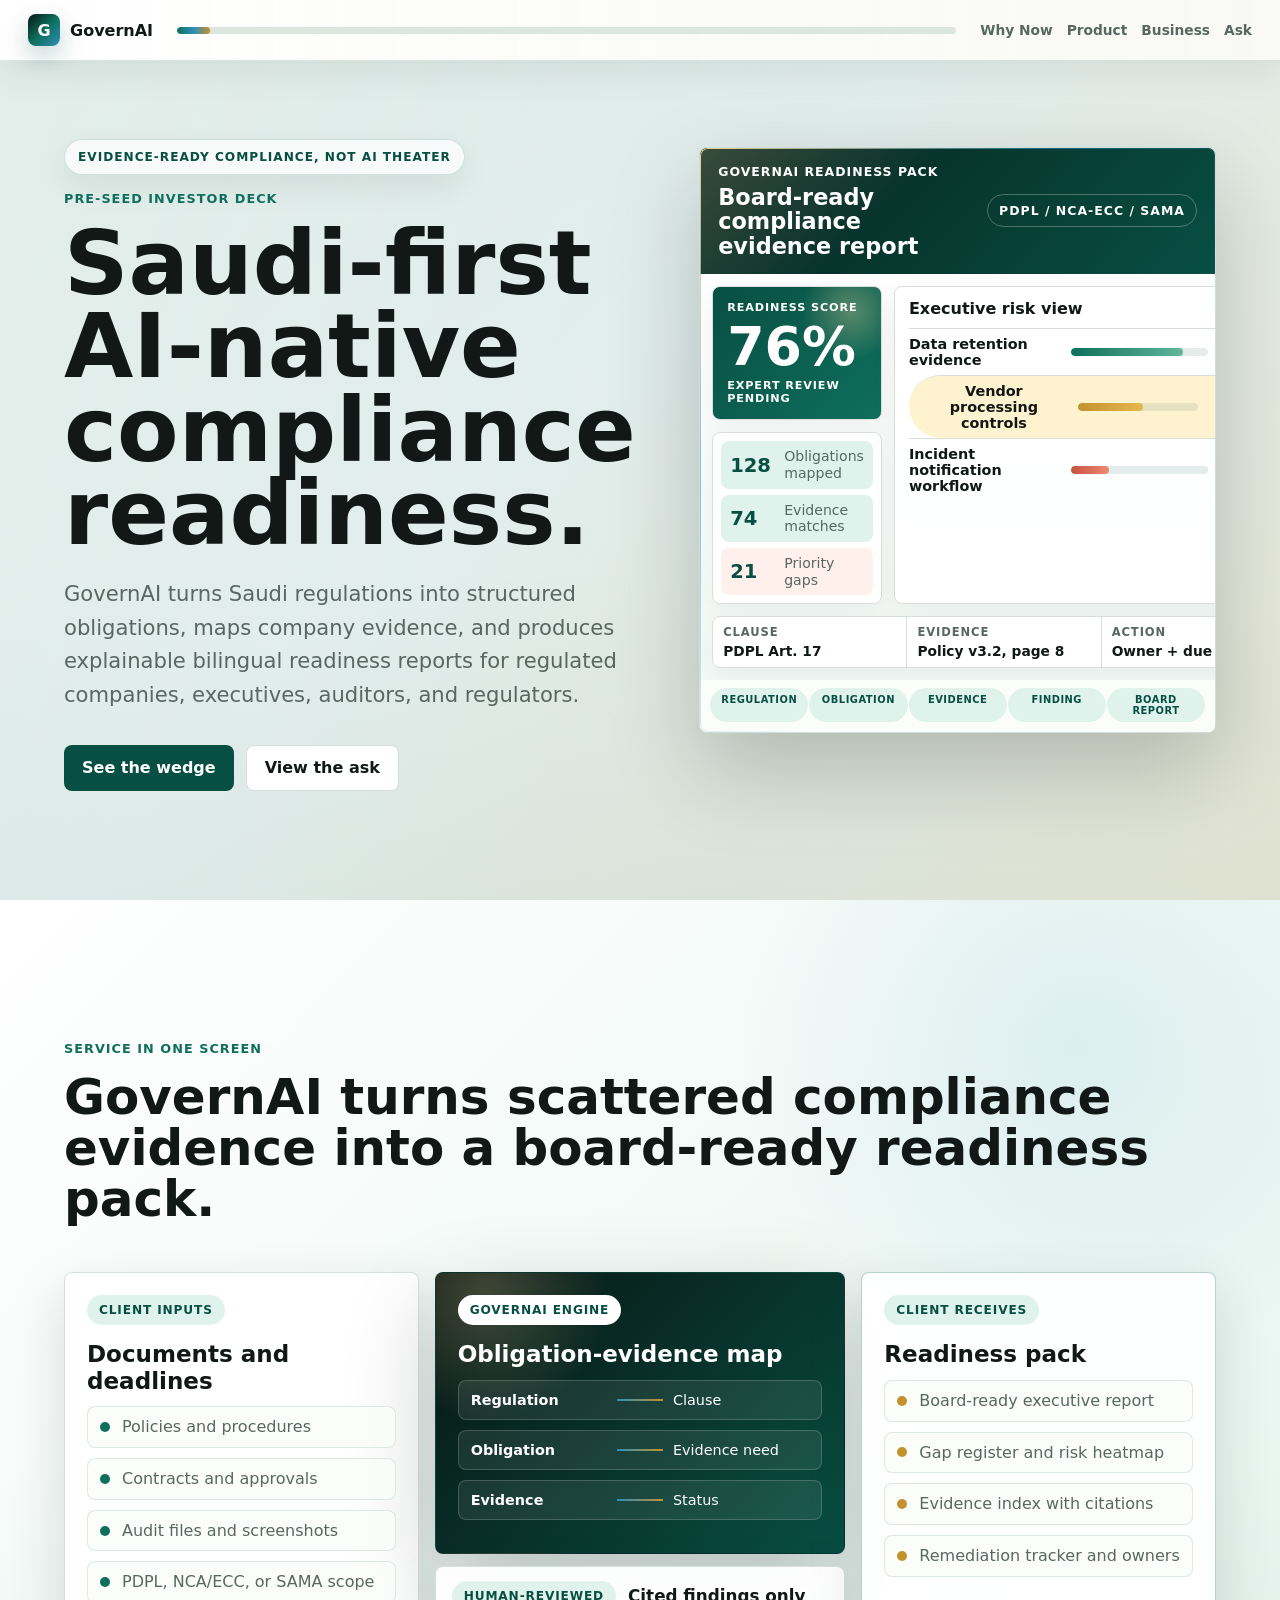
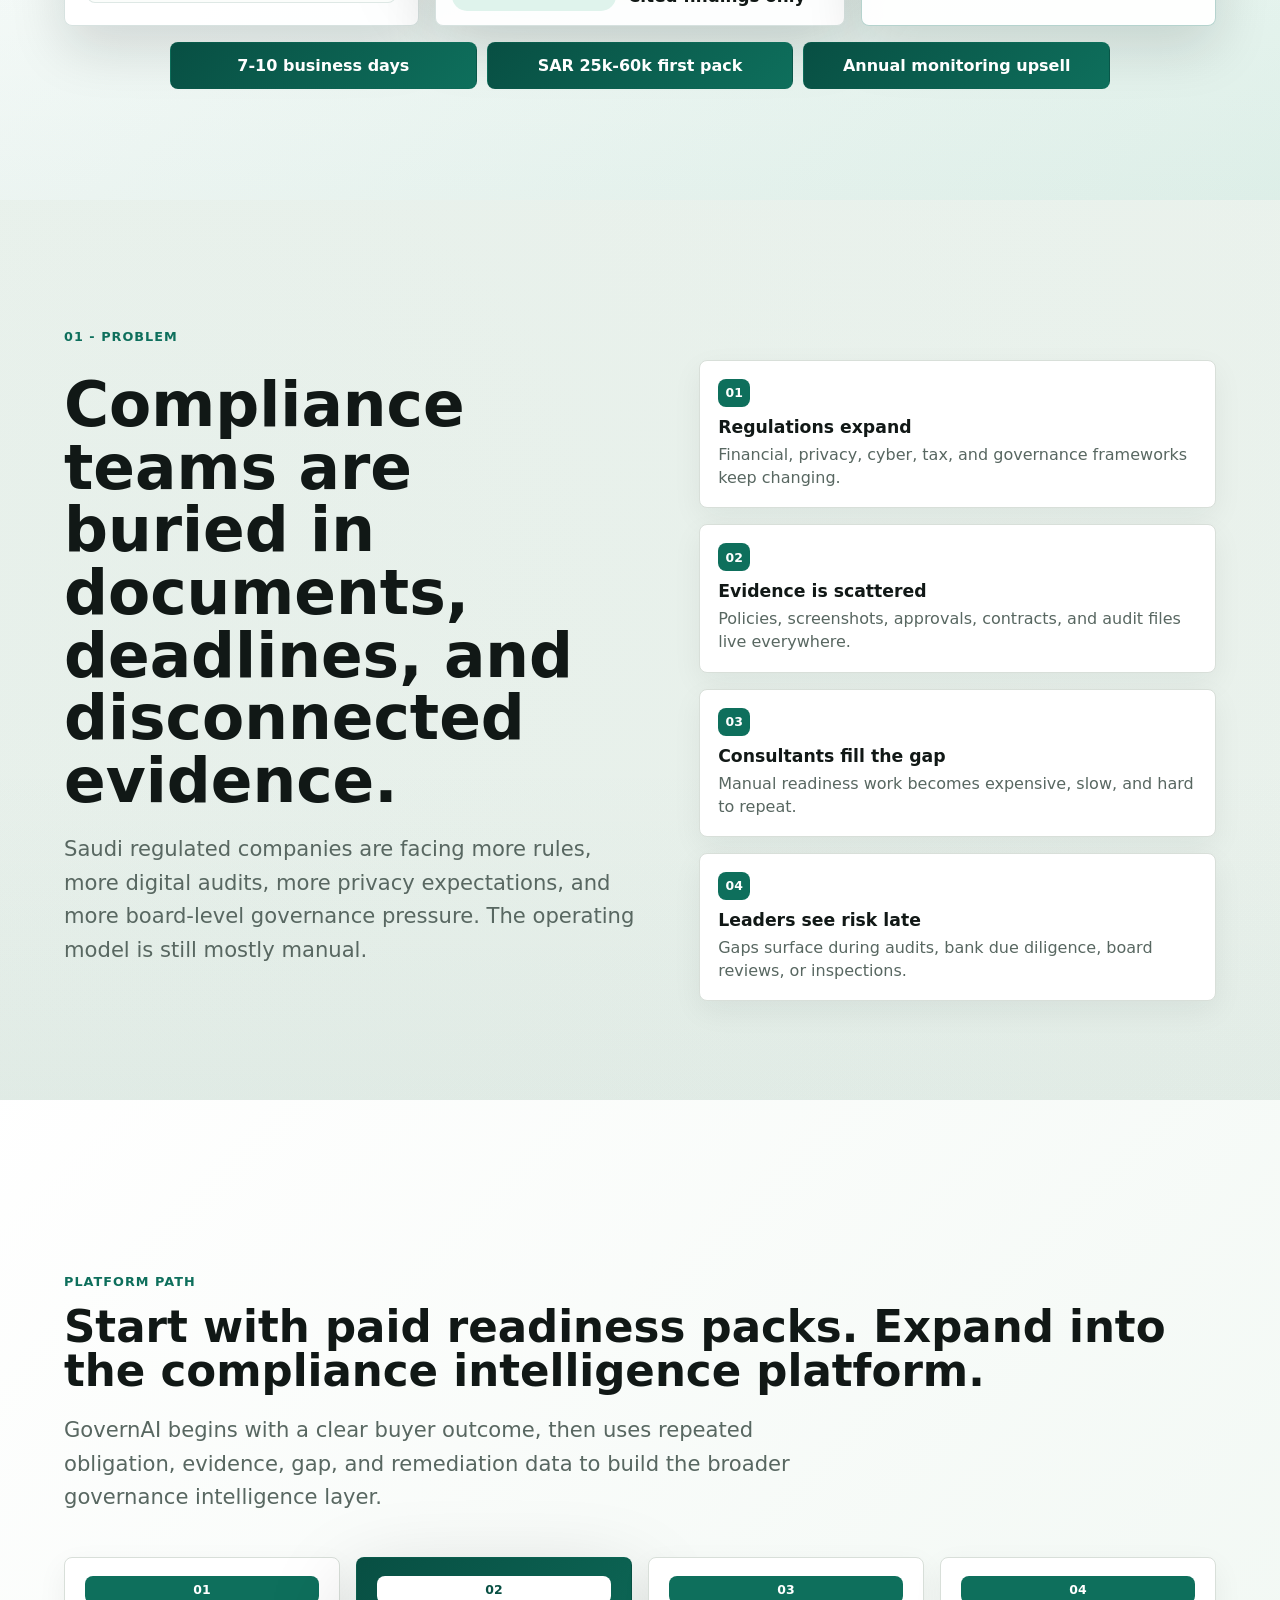
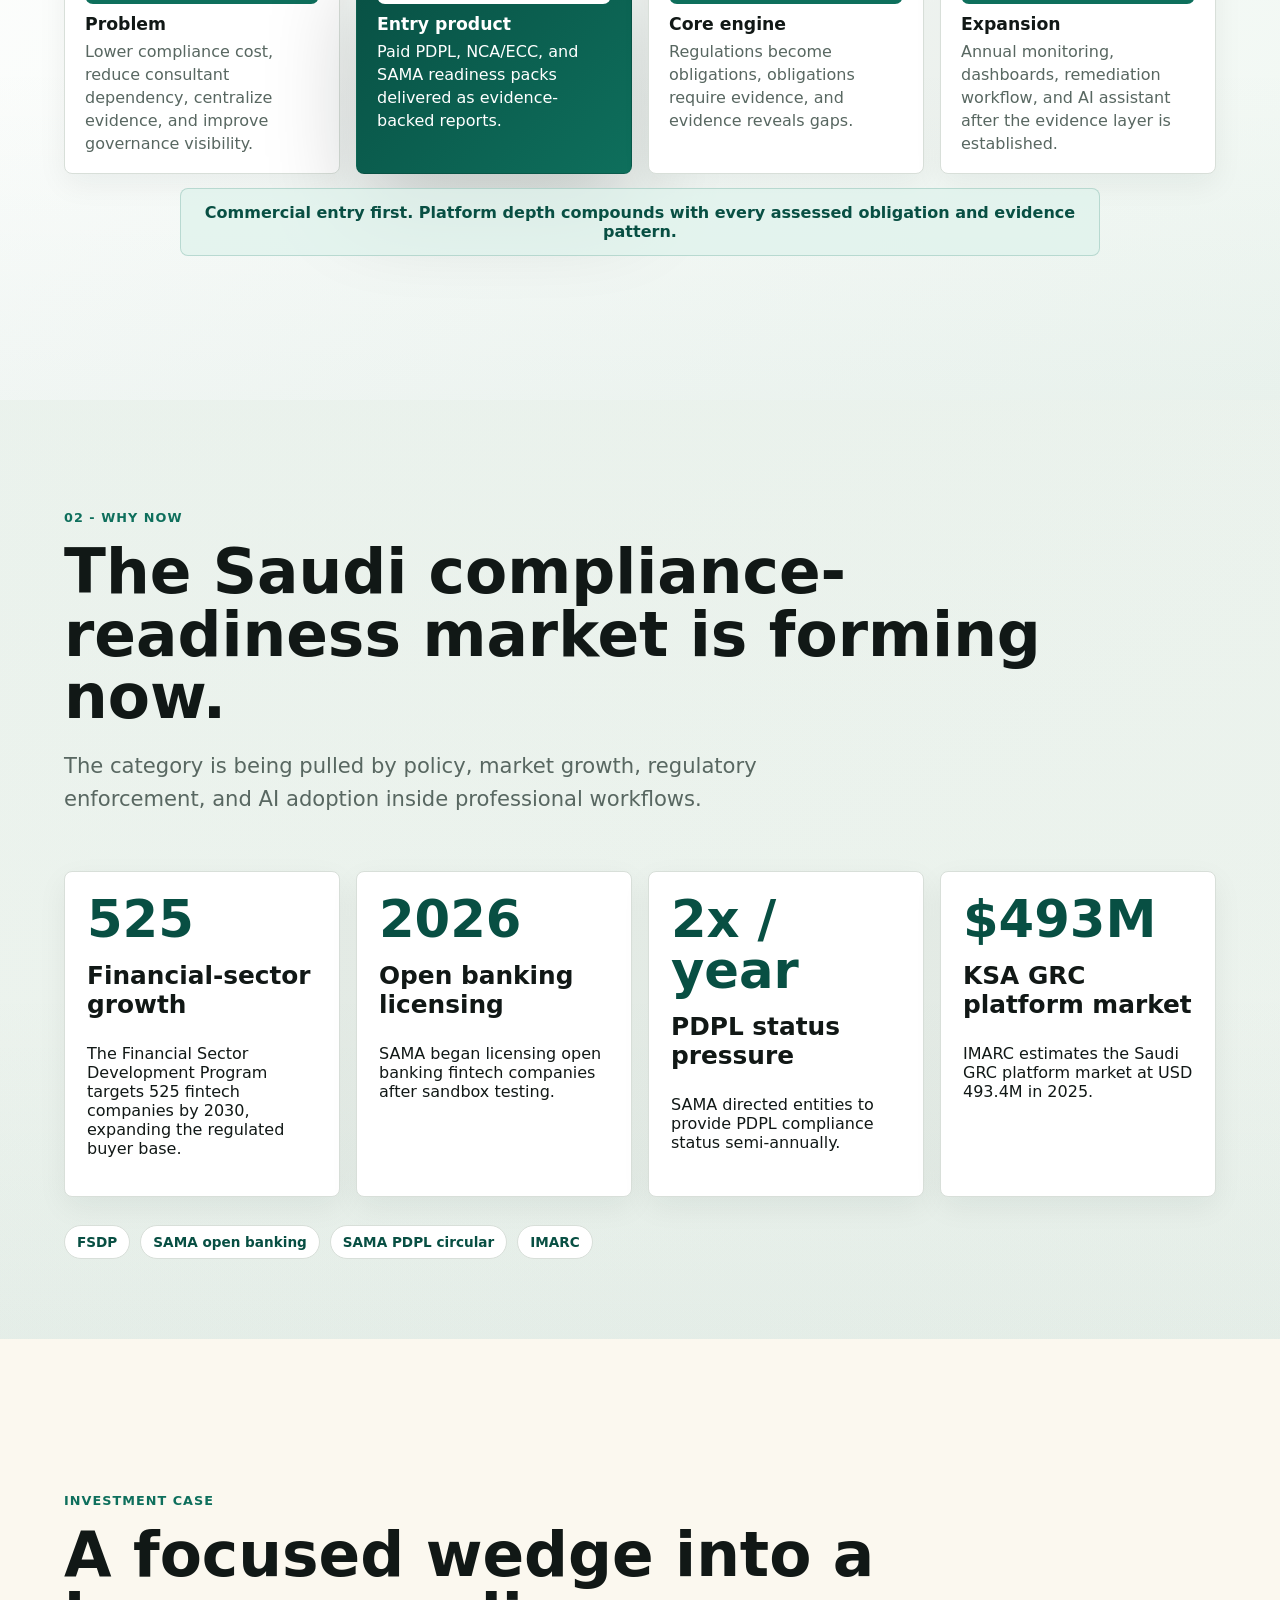
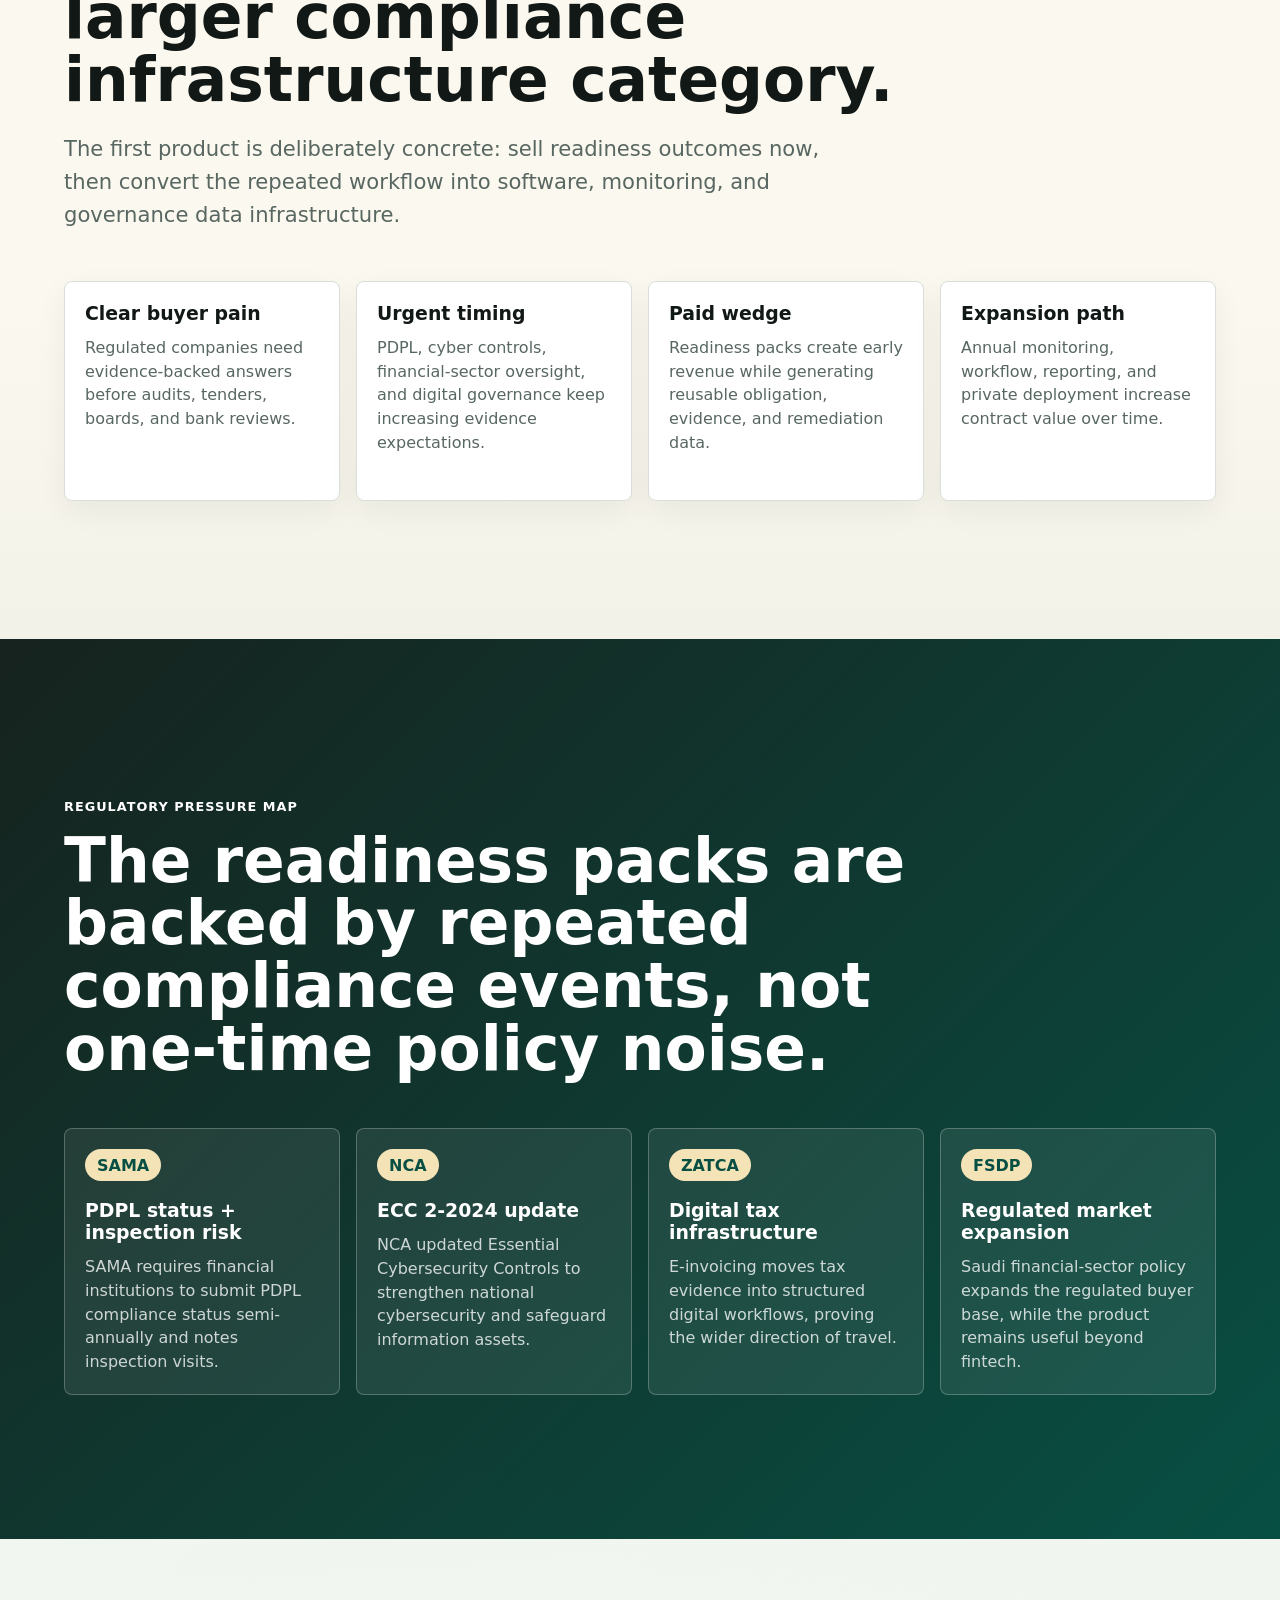
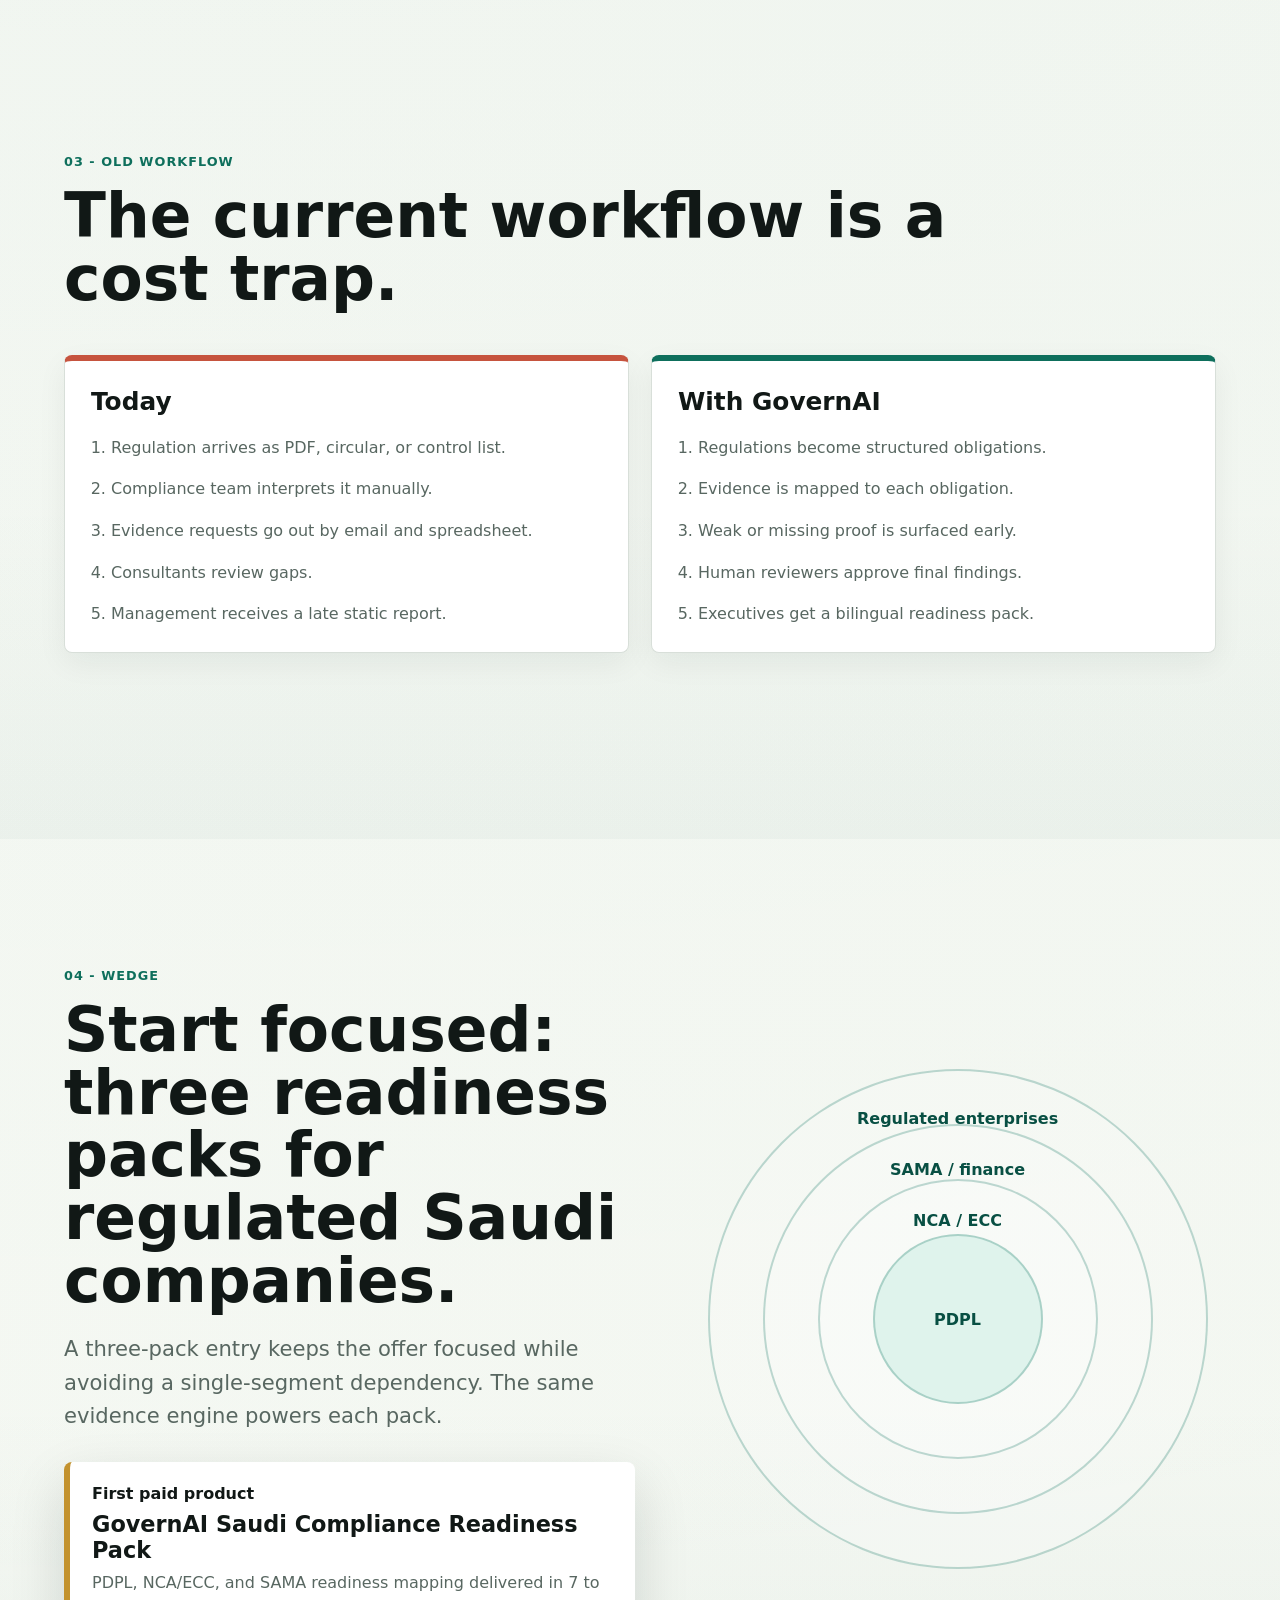
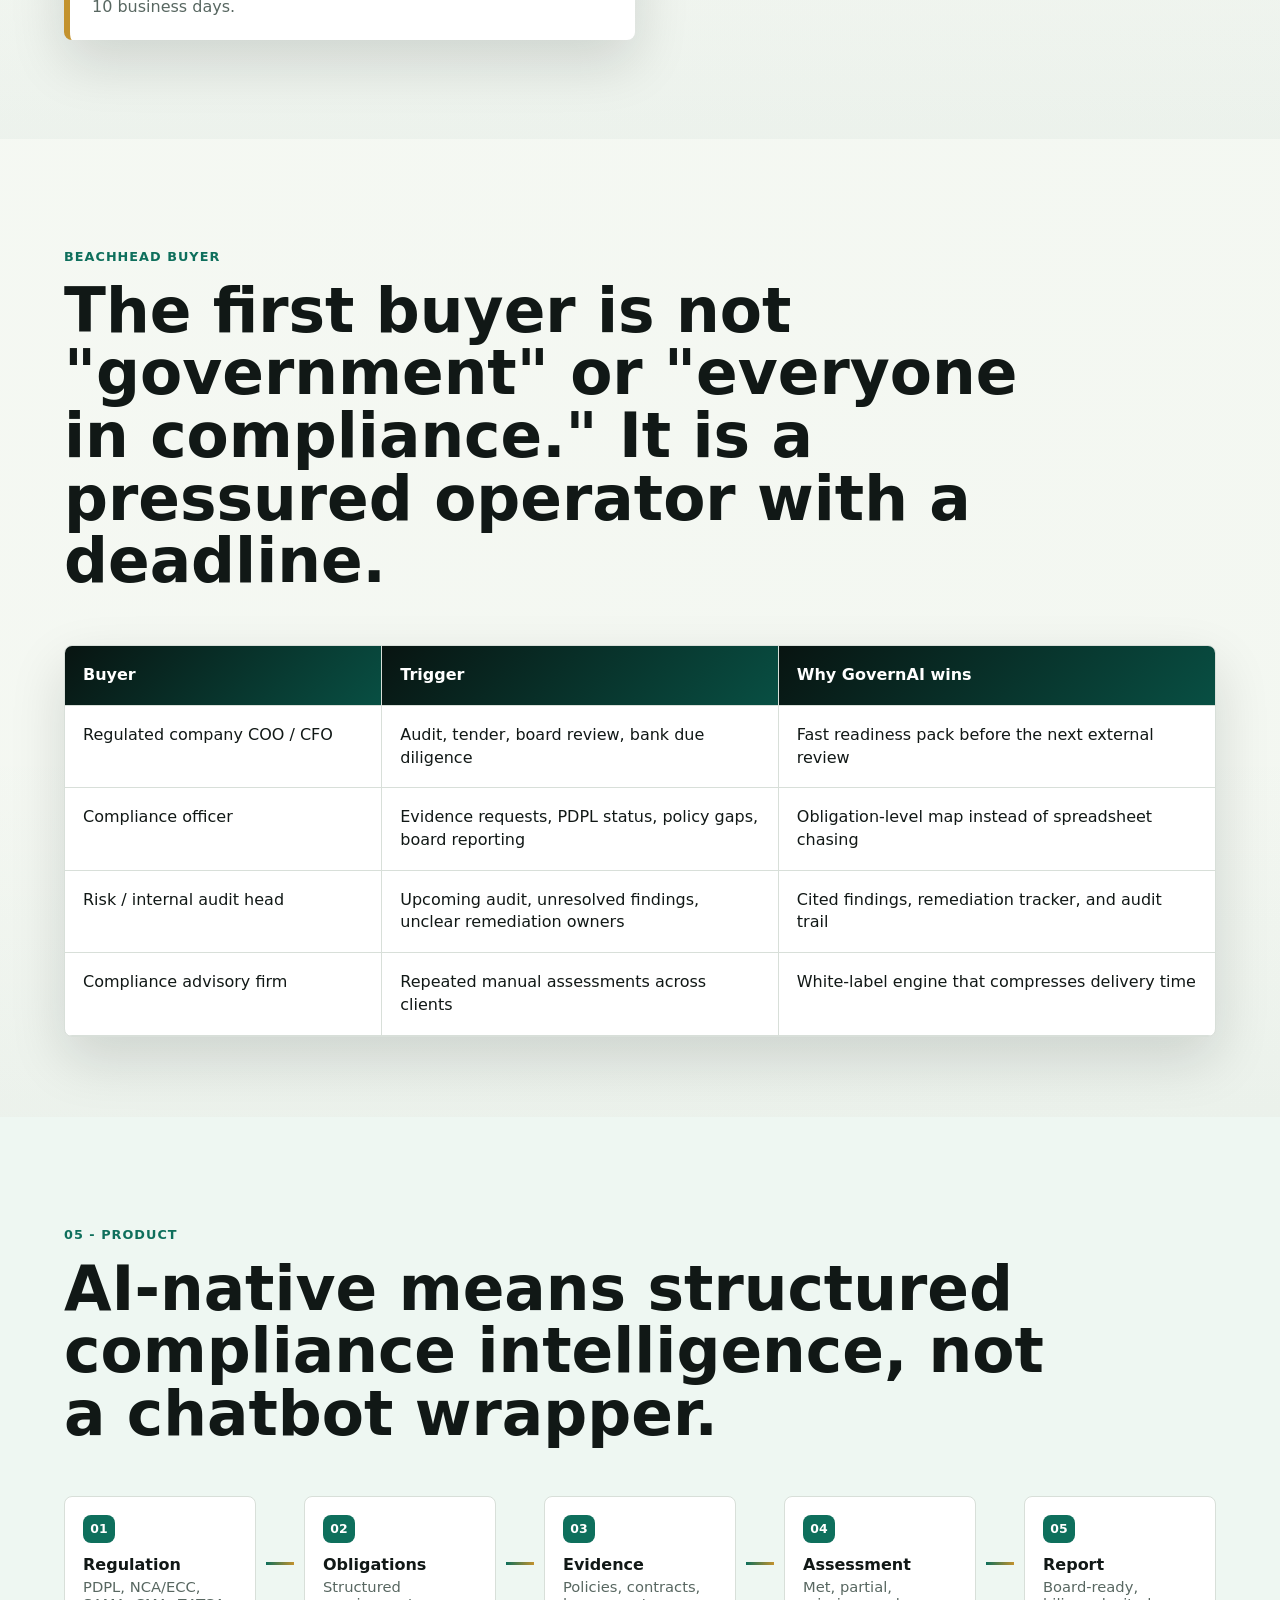
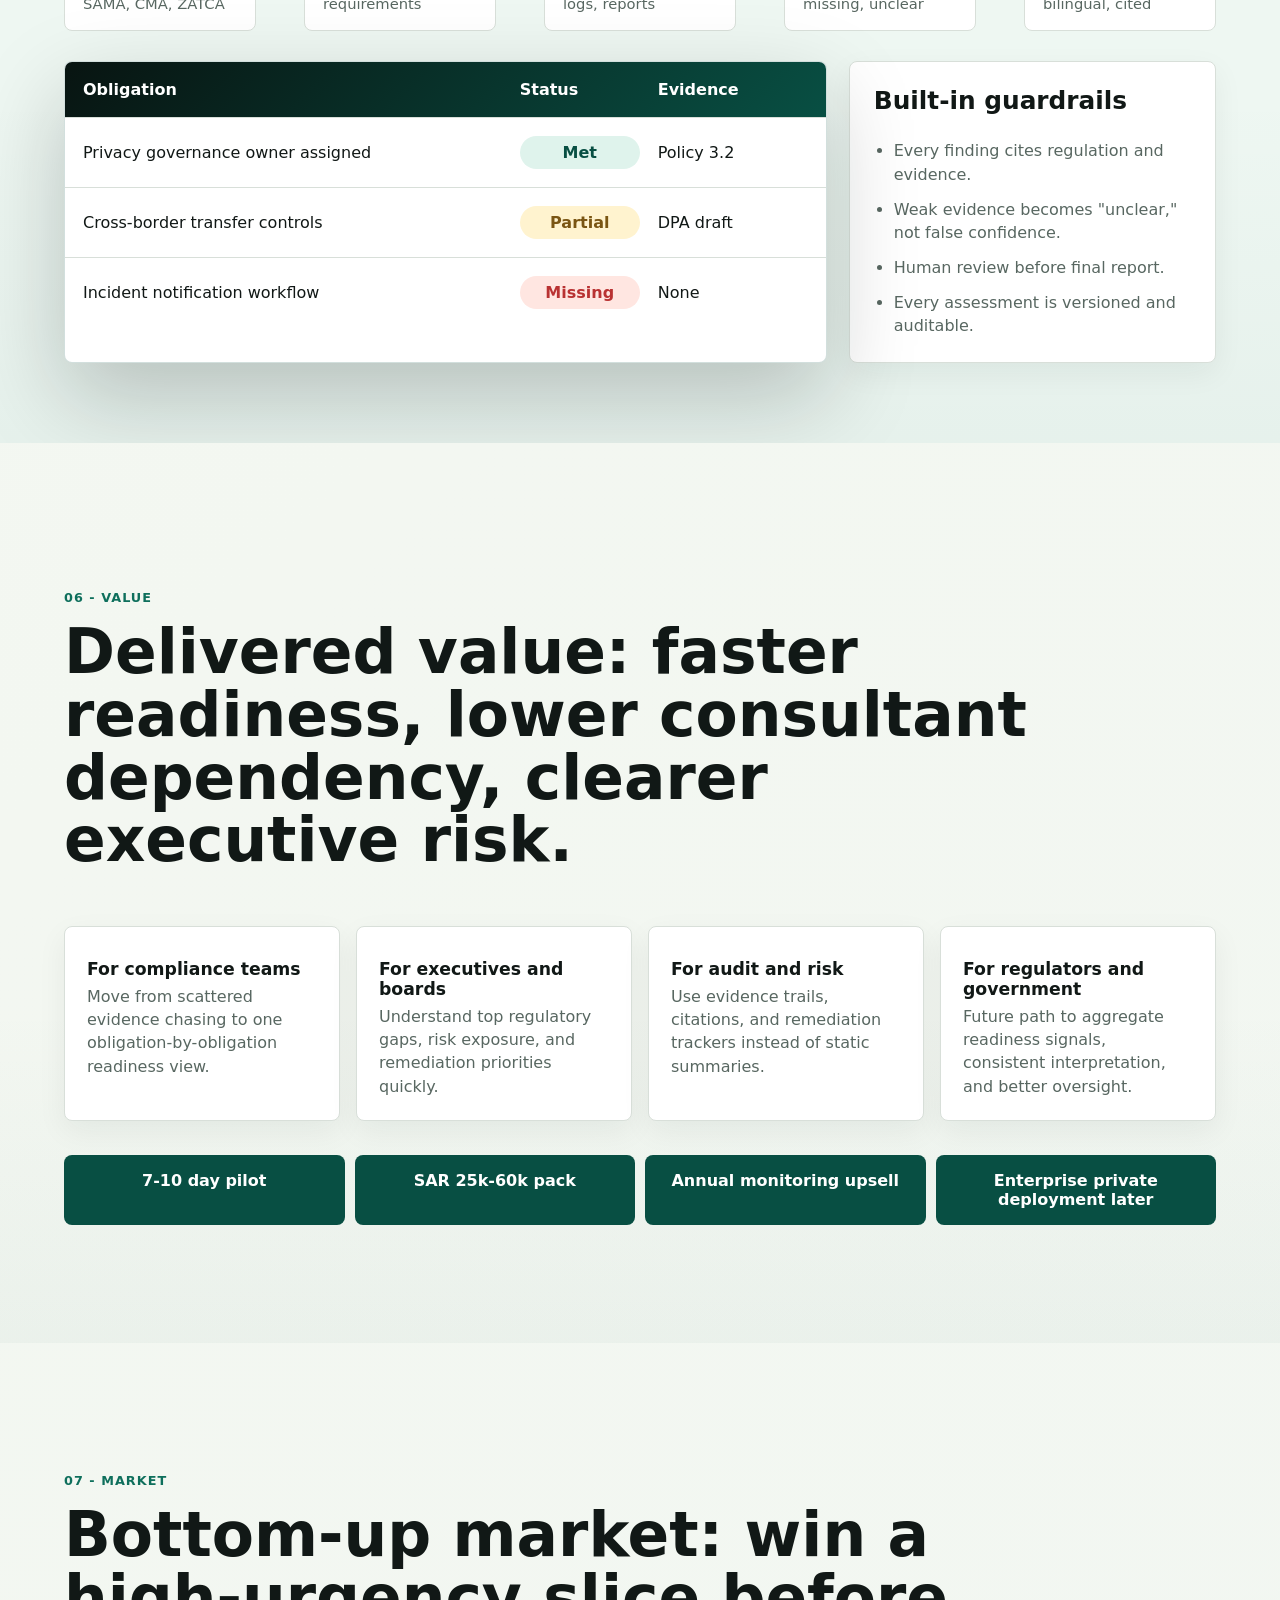
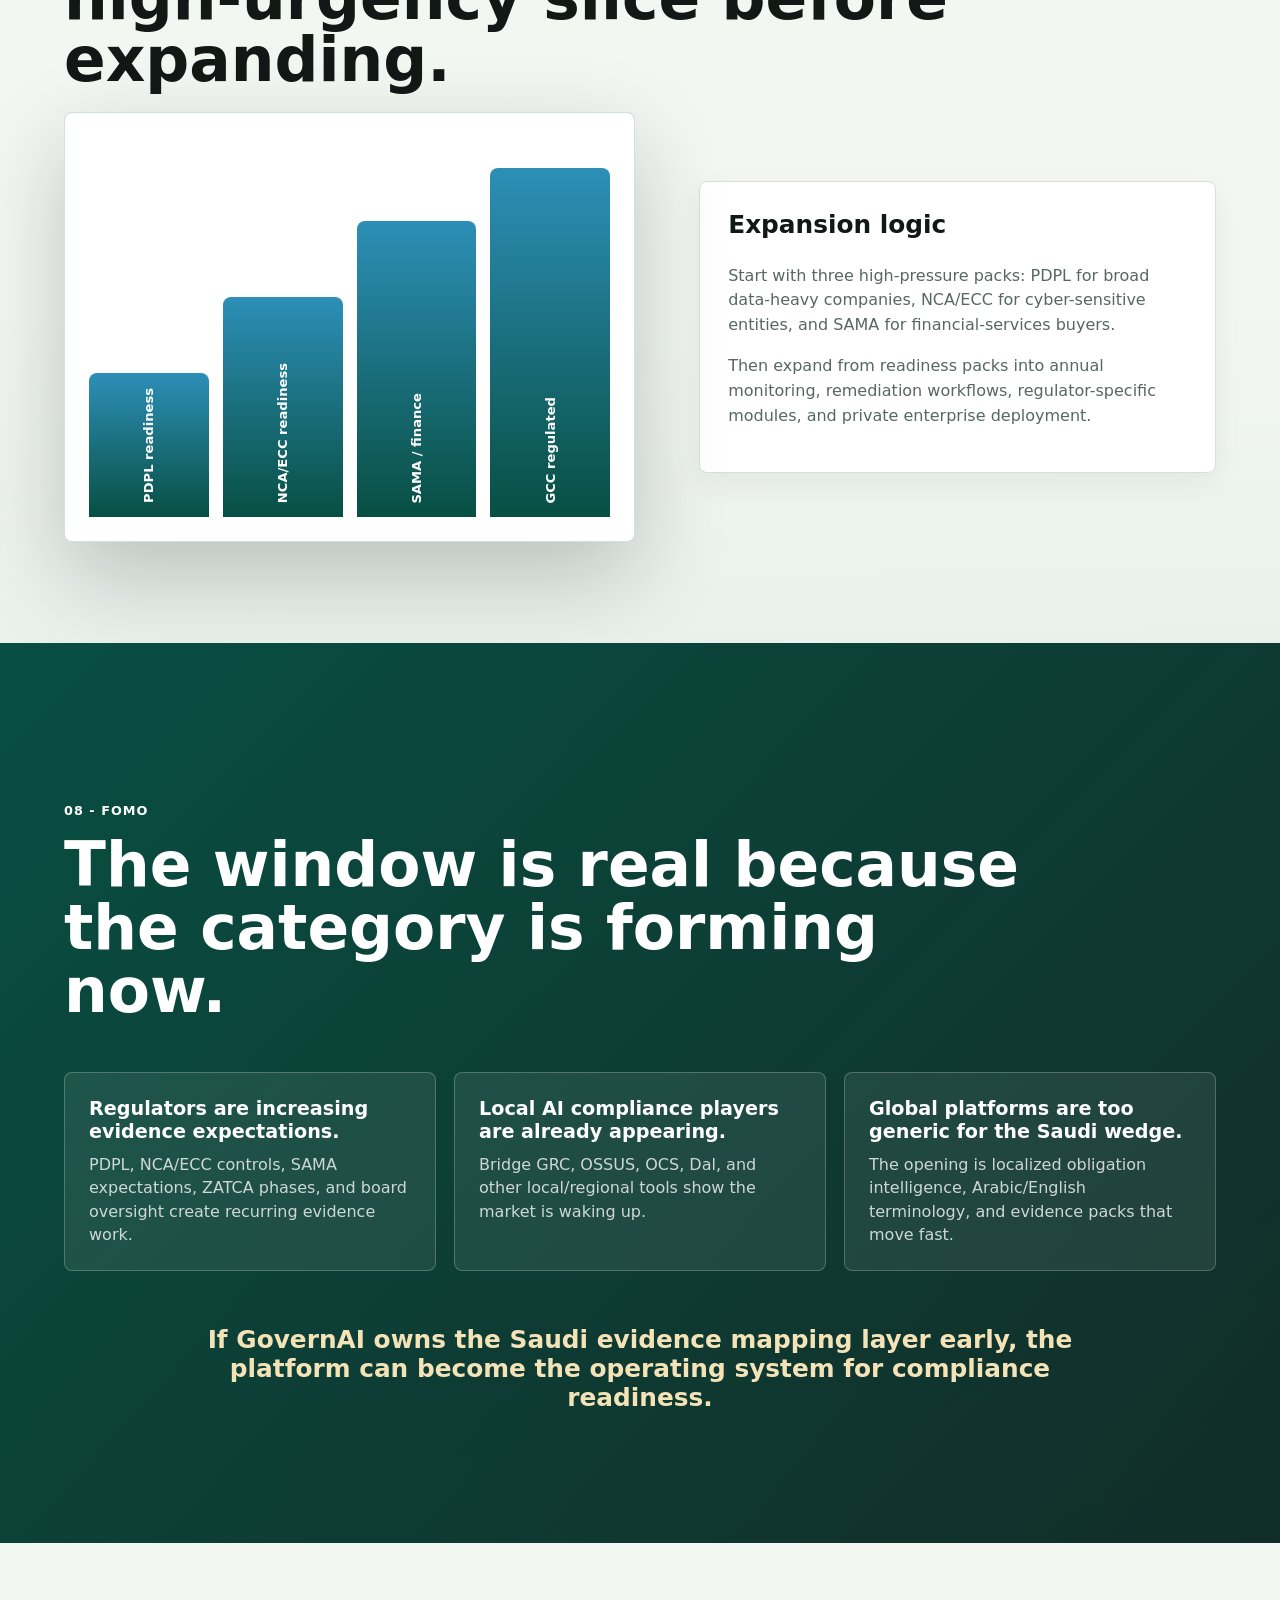
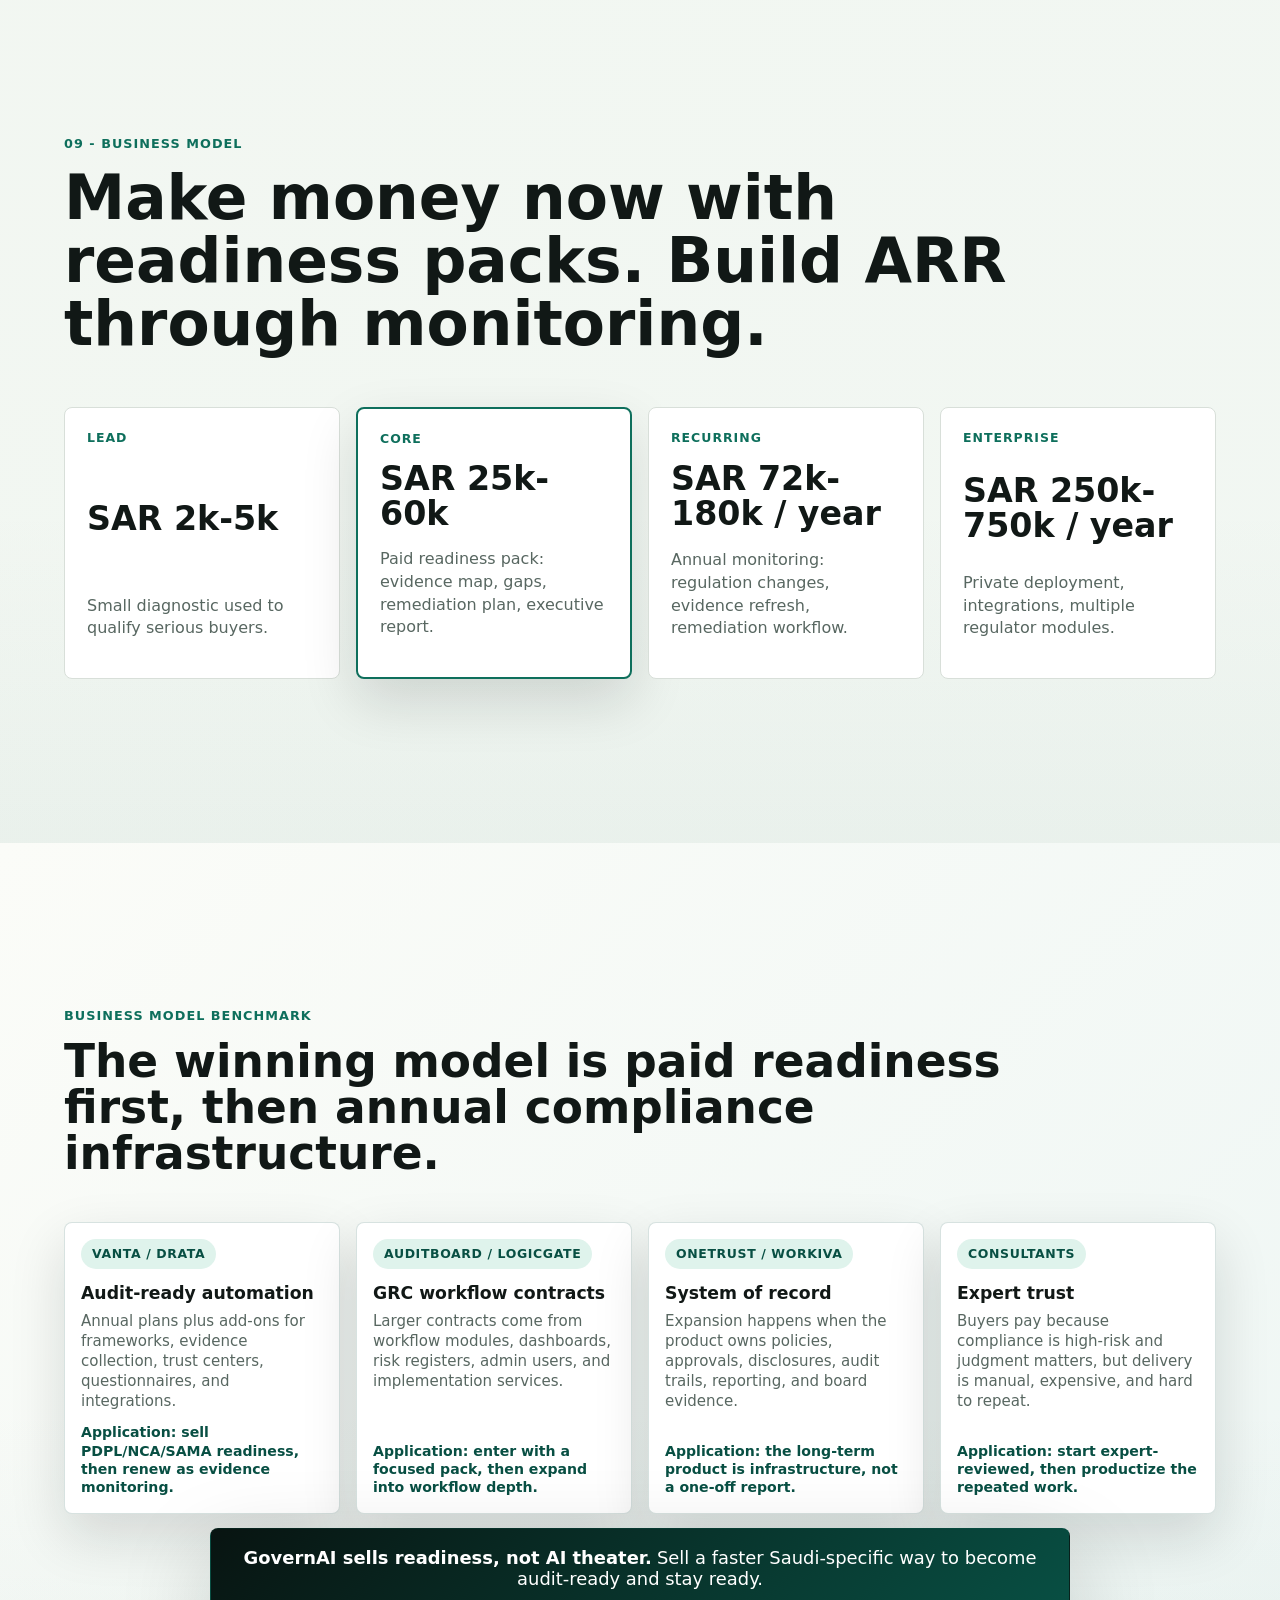
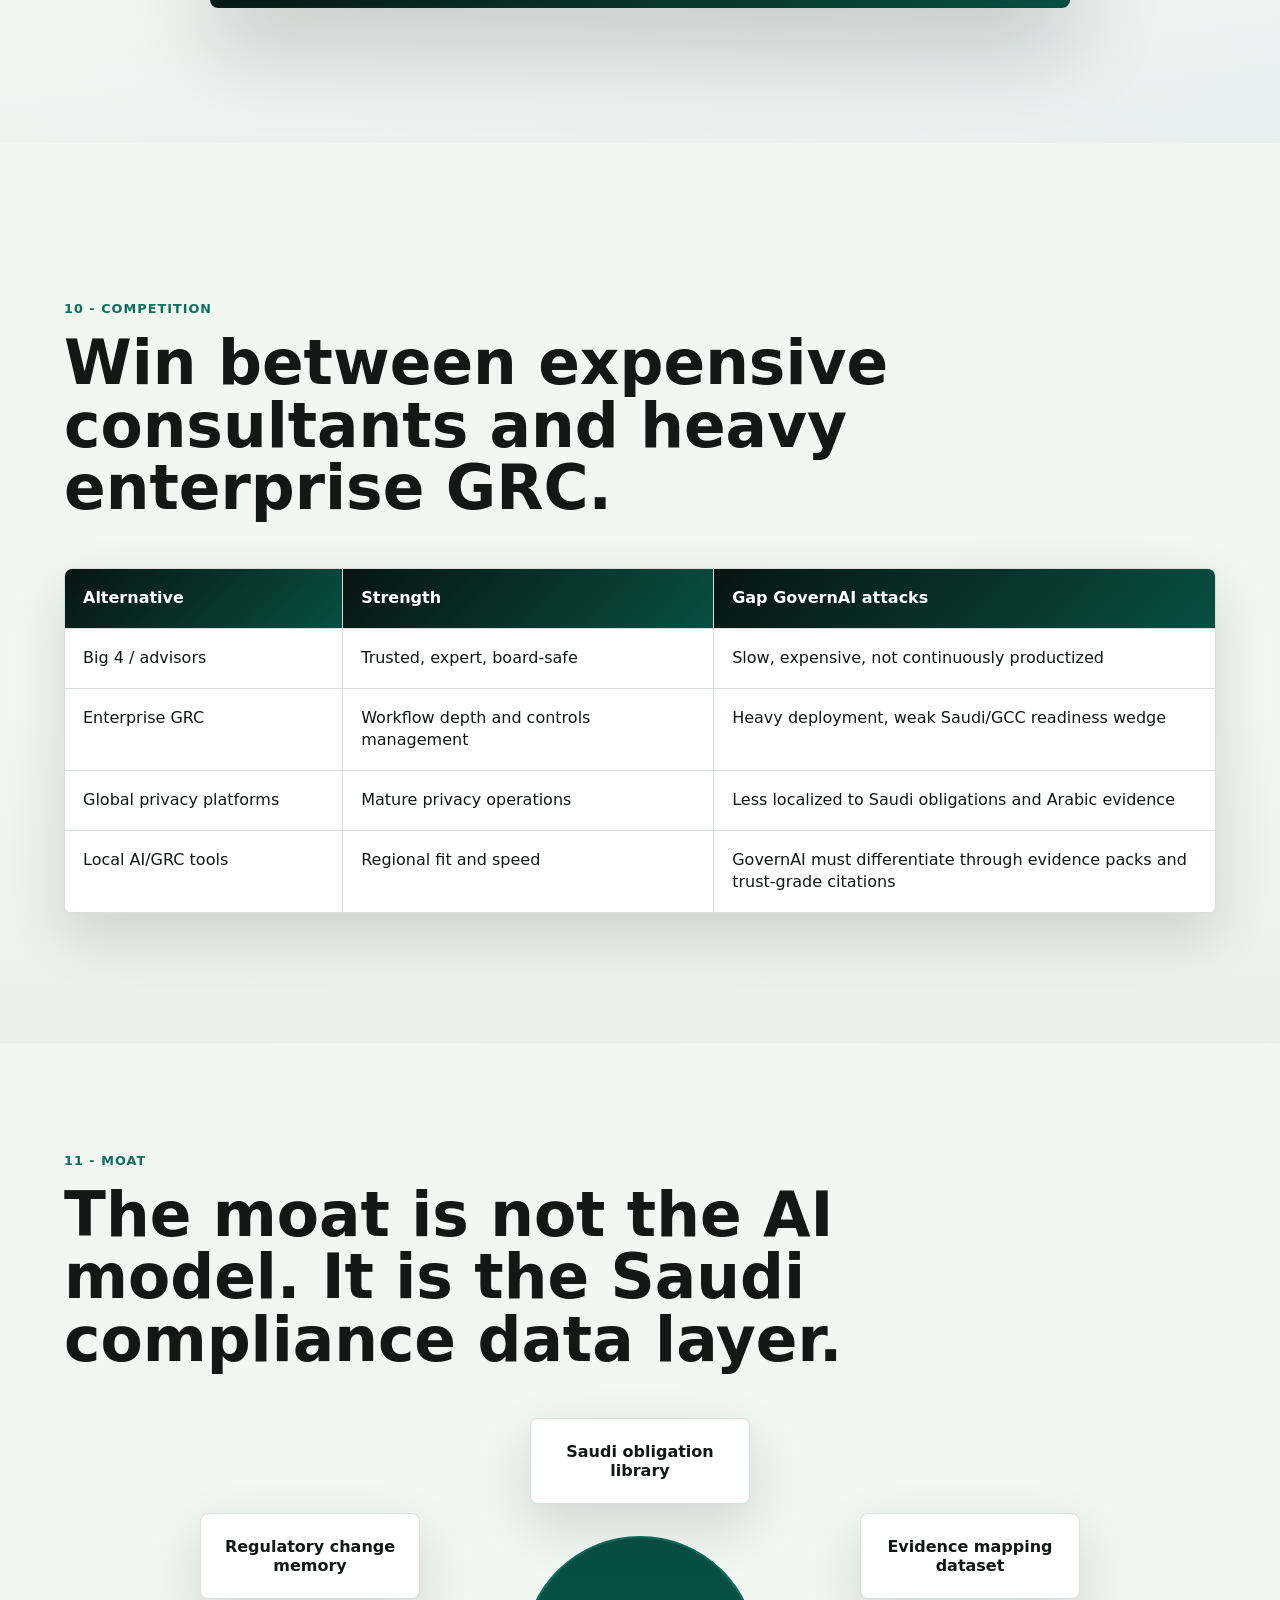
==== commit 985aa17f: "Add visual service explanation slide" ====
--- a/Review/index.html
+++ b/Review/index.html
@@ -8,7 +8,7 @@
       content="GovernAI investor pitch deck: Saudi-first AI-native compliance readiness for regulated companies."
     />
     <title>GovernAI Investor Pitch Deck</title>
-    <link rel="stylesheet" href="../src/styles.css?v=report-preview" />
+    <link rel="stylesheet" href="../src/styles.css?v=service-visual" />
   </head>
   <body>
     <header class="deck-shell" aria-label="Deck navigation">
@@ -116,34 +116,51 @@
         </div>
       </section>
 
-      <section class="slide plain-english" id="slide-1a" data-title="Plain English">
-        <div class="section-kicker">Plain English</div>
-        <h2>GovernAI helps companies prove they are ready before regulators, auditors, or banks ask.</h2>
-        <div class="plain-grid">
-          <article>
-            <span>1</span>
-            <b>Company uploads documents</b>
-            <p>Policies, procedures, contracts, audit files, risk registers, and screenshots.</p>
-          </article>
-          <article>
-            <span>2</span>
-            <b>GovernAI checks requirements</b>
-            <p>The system maps each Saudi regulatory obligation to the evidence the company already has.</p>
-          </article>
-          <article>
-            <span>3</span>
-            <b>Gaps become an action plan</b>
-            <p>The company sees what is met, partial, missing, or unclear, with citations and remediation tasks.</p>
-          </article>
-          <article>
-            <span>4</span>
-            <b>Leaders get a clean report</b>
-            <p>A bilingual board-ready pack shows the top risks and what must be fixed first.</p>
-          </article>
-        </div>
-        <p class="plain-callout">
-          Simple version: GovernAI is audit-readiness and evidence automation for regulated Saudi and GCC companies.
-        </p>
+      <section class="slide service-explainer" id="slide-1a" data-title="Service">
+        <div class="section-kicker">Service in one screen</div>
+        <h2>GovernAI turns scattered compliance evidence into a board-ready readiness pack.</h2>
+        <div class="service-flow" aria-label="GovernAI service workflow">
+          <article class="service-panel input-panel">
+            <span>Client inputs</span>
+            <b>Documents and deadlines</b>
+            <ul>
+              <li>Policies and procedures</li>
+              <li>Contracts and approvals</li>
+              <li>Audit files and screenshots</li>
+              <li>PDPL, NCA/ECC, or SAMA scope</li>
+            </ul>
+          </article>
+          <div class="service-engine" aria-label="GovernAI evidence mapping engine">
+            <div class="engine-card">
+              <span>GovernAI engine</span>
+              <b>Obligation-evidence map</b>
+              <div class="engine-rows">
+                <p><strong>Regulation</strong><i></i><em>Clause</em></p>
+                <p><strong>Obligation</strong><i></i><em>Evidence need</em></p>
+                <p><strong>Evidence</strong><i></i><em>Status</em></p>
+              </div>
+            </div>
+            <div class="review-badge">
+              <span>Human-reviewed</span>
+              <b>Cited findings only</b>
+            </div>
+          </div>
+          <article class="service-panel output-panel">
+            <span>Client receives</span>
+            <b>Readiness pack</b>
+            <ul>
+              <li>Board-ready executive report</li>
+              <li>Gap register and risk heatmap</li>
+              <li>Evidence index with citations</li>
+              <li>Remediation tracker and owners</li>
+            </ul>
+          </article>
+        </div>
+        <div class="service-strip">
+          <span>7-10 business days</span>
+          <span>SAR 25k-60k first pack</span>
+          <span>Annual monitoring upsell</span>
+        </div>
       </section>
 
       <section class="slide" id="slide-2" data-title="Problem">
--- a/src/styles.css
+++ b/src/styles.css
@@ -681,6 +681,189 @@
   text-align: center;
 }
 
+.service-explainer {
+  background:
+    radial-gradient(circle at 84% 16%, rgba(45, 143, 183, 0.1), transparent 26%),
+    linear-gradient(135deg, rgba(255, 255, 255, 0.98), rgba(223, 243, 236, 0.76)),
+    var(--paper);
+}
+
+.service-explainer h2 {
+  max-width: 1120px;
+  font-size: clamp(2.1rem, 3.9vw, 3.75rem);
+}
+
+.service-flow {
+  width: min(1180px, 100%);
+  display: grid;
+  grid-template-columns: minmax(0, 0.95fr) minmax(300px, 1.1fr) minmax(0, 0.95fr);
+  gap: 16px;
+  align-items: stretch;
+  margin: 28px auto 16px;
+}
+
+.service-panel,
+.engine-card,
+.review-badge {
+  border: 1px solid rgba(8, 79, 67, 0.16);
+  border-radius: 8px;
+  background: rgba(255, 255, 255, 0.94);
+  box-shadow: var(--shadow);
+}
+
+.service-panel {
+  min-height: 300px;
+  padding: 22px;
+}
+
+.service-panel span,
+.engine-card span,
+.review-badge span {
+  display: inline-flex;
+  min-height: 30px;
+  align-items: center;
+  border-radius: 999px;
+  padding: 0 12px;
+  color: var(--green-dark);
+  background: var(--mint);
+  font-size: 0.76rem;
+  font-weight: 900;
+  letter-spacing: 0.07em;
+  text-transform: uppercase;
+}
+
+.service-panel b,
+.engine-card b,
+.review-badge b {
+  display: block;
+  margin: 16px 0 12px;
+  color: var(--ink);
+  font-size: clamp(1.22rem, 1.8vw, 1.55rem);
+  line-height: 1.14;
+}
+
+.service-panel ul {
+  display: grid;
+  gap: 10px;
+  margin: 0;
+  padding: 0;
+  list-style: none;
+}
+
+.service-panel li {
+  position: relative;
+  border: 1px solid rgba(8, 79, 67, 0.12);
+  border-radius: 8px;
+  padding: 10px 12px 10px 34px;
+  color: var(--muted);
+  background: rgba(251, 253, 251, 0.8);
+  line-height: 1.24;
+}
+
+.service-panel li::before {
+  content: "";
+  position: absolute;
+  left: 12px;
+  top: 50%;
+  width: 10px;
+  height: 10px;
+  border-radius: 999px;
+  background: var(--green);
+  transform: translateY(-50%);
+}
+
+.output-panel {
+  border-color: rgba(14, 111, 92, 0.3);
+}
+
+.output-panel li::before {
+  background: var(--gold);
+}
+
+.service-engine {
+  display: grid;
+  grid-template-rows: 1fr auto;
+  gap: 12px;
+}
+
+.engine-card {
+  padding: 22px;
+  color: white;
+  background:
+    radial-gradient(circle at 12% 8%, rgba(241, 217, 159, 0.24), transparent 28%),
+    linear-gradient(135deg, var(--night), var(--green-dark));
+  box-shadow: var(--deep-shadow);
+}
+
+.engine-card span {
+  color: var(--green-dark);
+  background: white;
+}
+
+.engine-card b {
+  color: white;
+}
+
+.engine-rows {
+  display: grid;
+  gap: 10px;
+}
+
+.engine-rows p {
+  display: grid;
+  grid-template-columns: 1fr 46px 1fr;
+  align-items: center;
+  gap: 10px;
+  margin: 0;
+  border: 1px solid rgba(255, 255, 255, 0.18);
+  border-radius: 8px;
+  padding: 11px 12px;
+  background: rgba(255, 255, 255, 0.08);
+}
+
+.engine-rows strong,
+.engine-rows em {
+  color: white;
+  font-style: normal;
+  font-size: 0.9rem;
+}
+
+.engine-rows i {
+  height: 2px;
+  background: linear-gradient(90deg, var(--cyan), var(--gold));
+}
+
+.review-badge {
+  display: grid;
+  grid-template-columns: auto 1fr;
+  align-items: center;
+  gap: 12px;
+  padding: 14px 16px;
+}
+
+.review-badge b {
+  margin: 0;
+  font-size: 1.05rem;
+}
+
+.service-strip {
+  width: min(940px, 100%);
+  display: grid;
+  grid-template-columns: repeat(3, minmax(0, 1fr));
+  gap: 10px;
+  margin: 0 auto;
+}
+
+.service-strip span {
+  border: 1px solid rgba(14, 111, 92, 0.18);
+  border-radius: 8px;
+  padding: 13px 14px;
+  color: white;
+  background: linear-gradient(135deg, var(--green-dark), var(--green));
+  font-weight: 850;
+  text-align: center;
+}
+
 .benchmark {
   background:
     linear-gradient(135deg, #fbfcf8 0%, #eef6f4 100%),
@@ -1558,6 +1741,7 @@
 }
 
 body[data-active-slide="1"] .slide-controls,
+body[data-active-slide="2"] .slide-controls,
 body[data-active-slide="24"] .slide-controls {
   display: none;
 }
@@ -1966,6 +2150,7 @@
   .market-layout,
   .ask-layout,
   .product-grid,
+  .service-flow,
   .before-after {
     grid-template-columns: 1fr;
   }
@@ -2121,6 +2306,10 @@
     width: 100%;
   }
 
+  .service-strip {
+    grid-template-columns: 1fr;
+  }
+
   .slide-controls {
     display: none;
   }
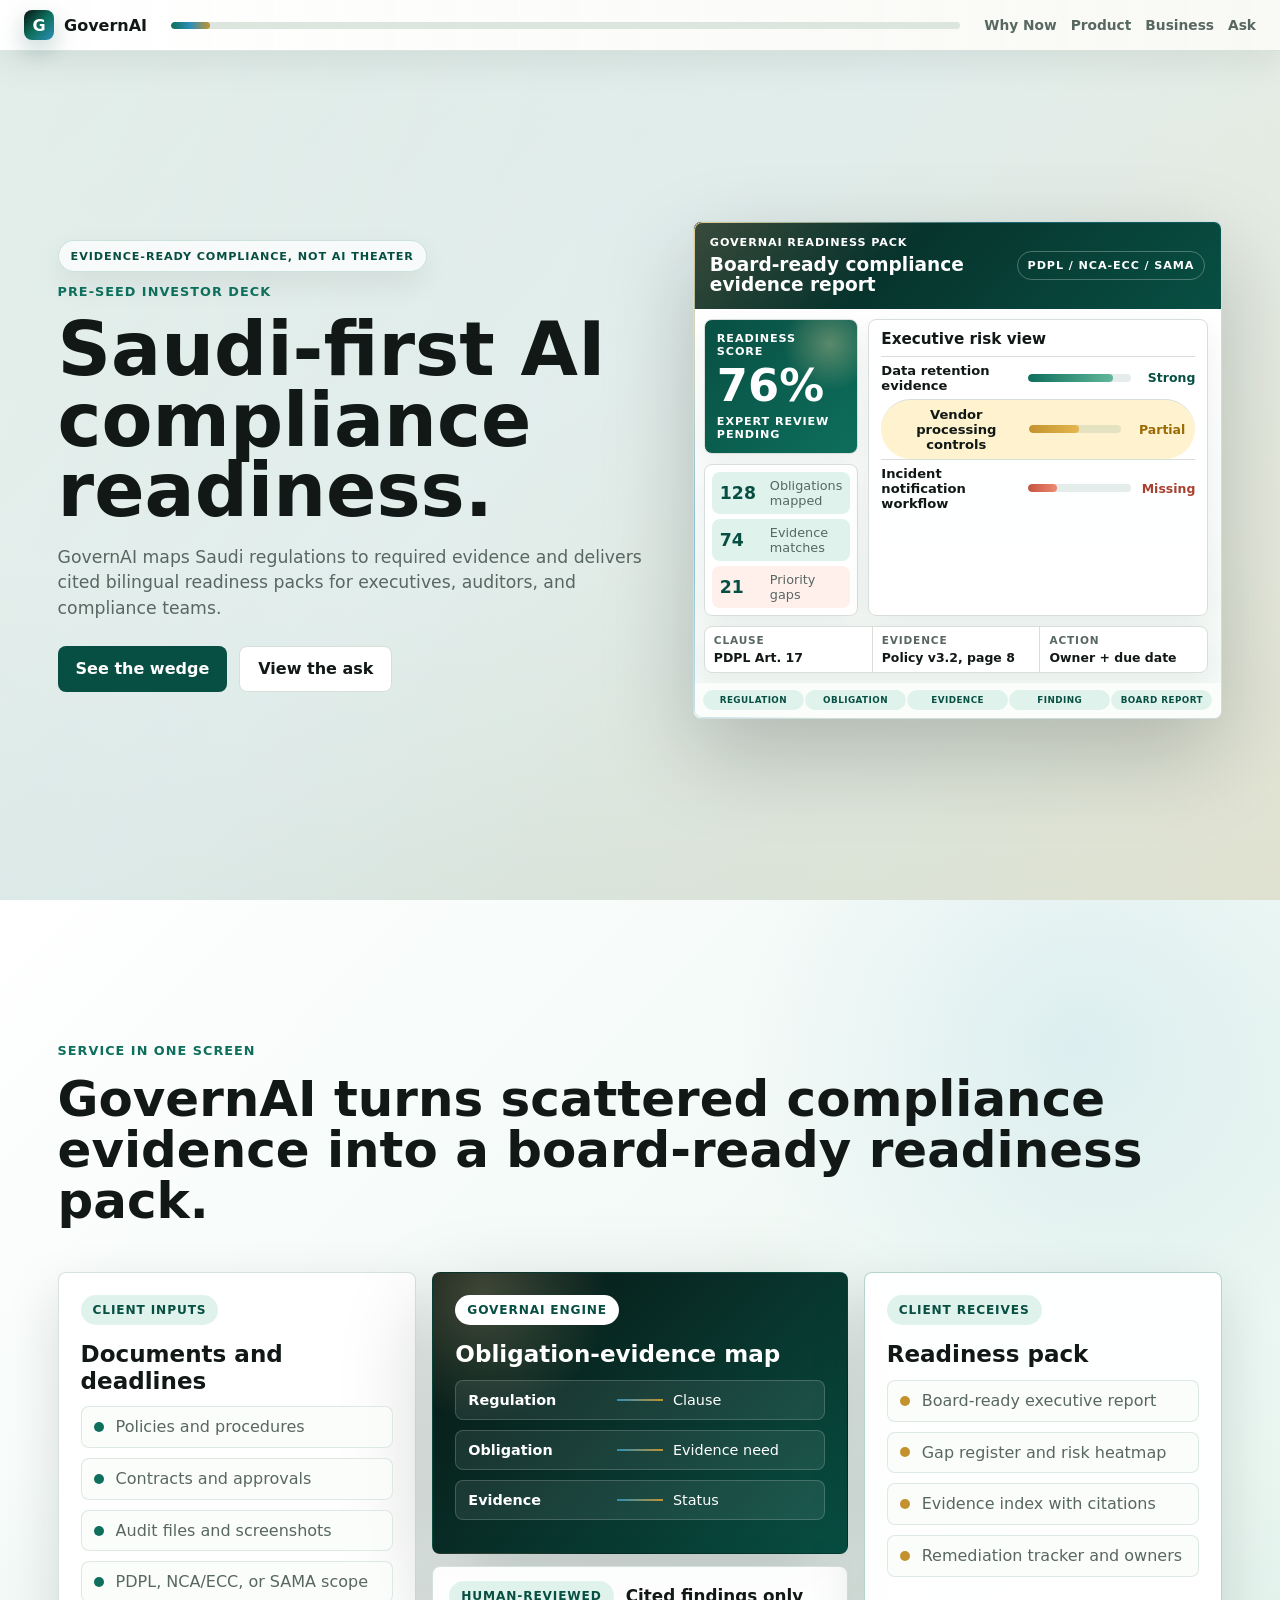
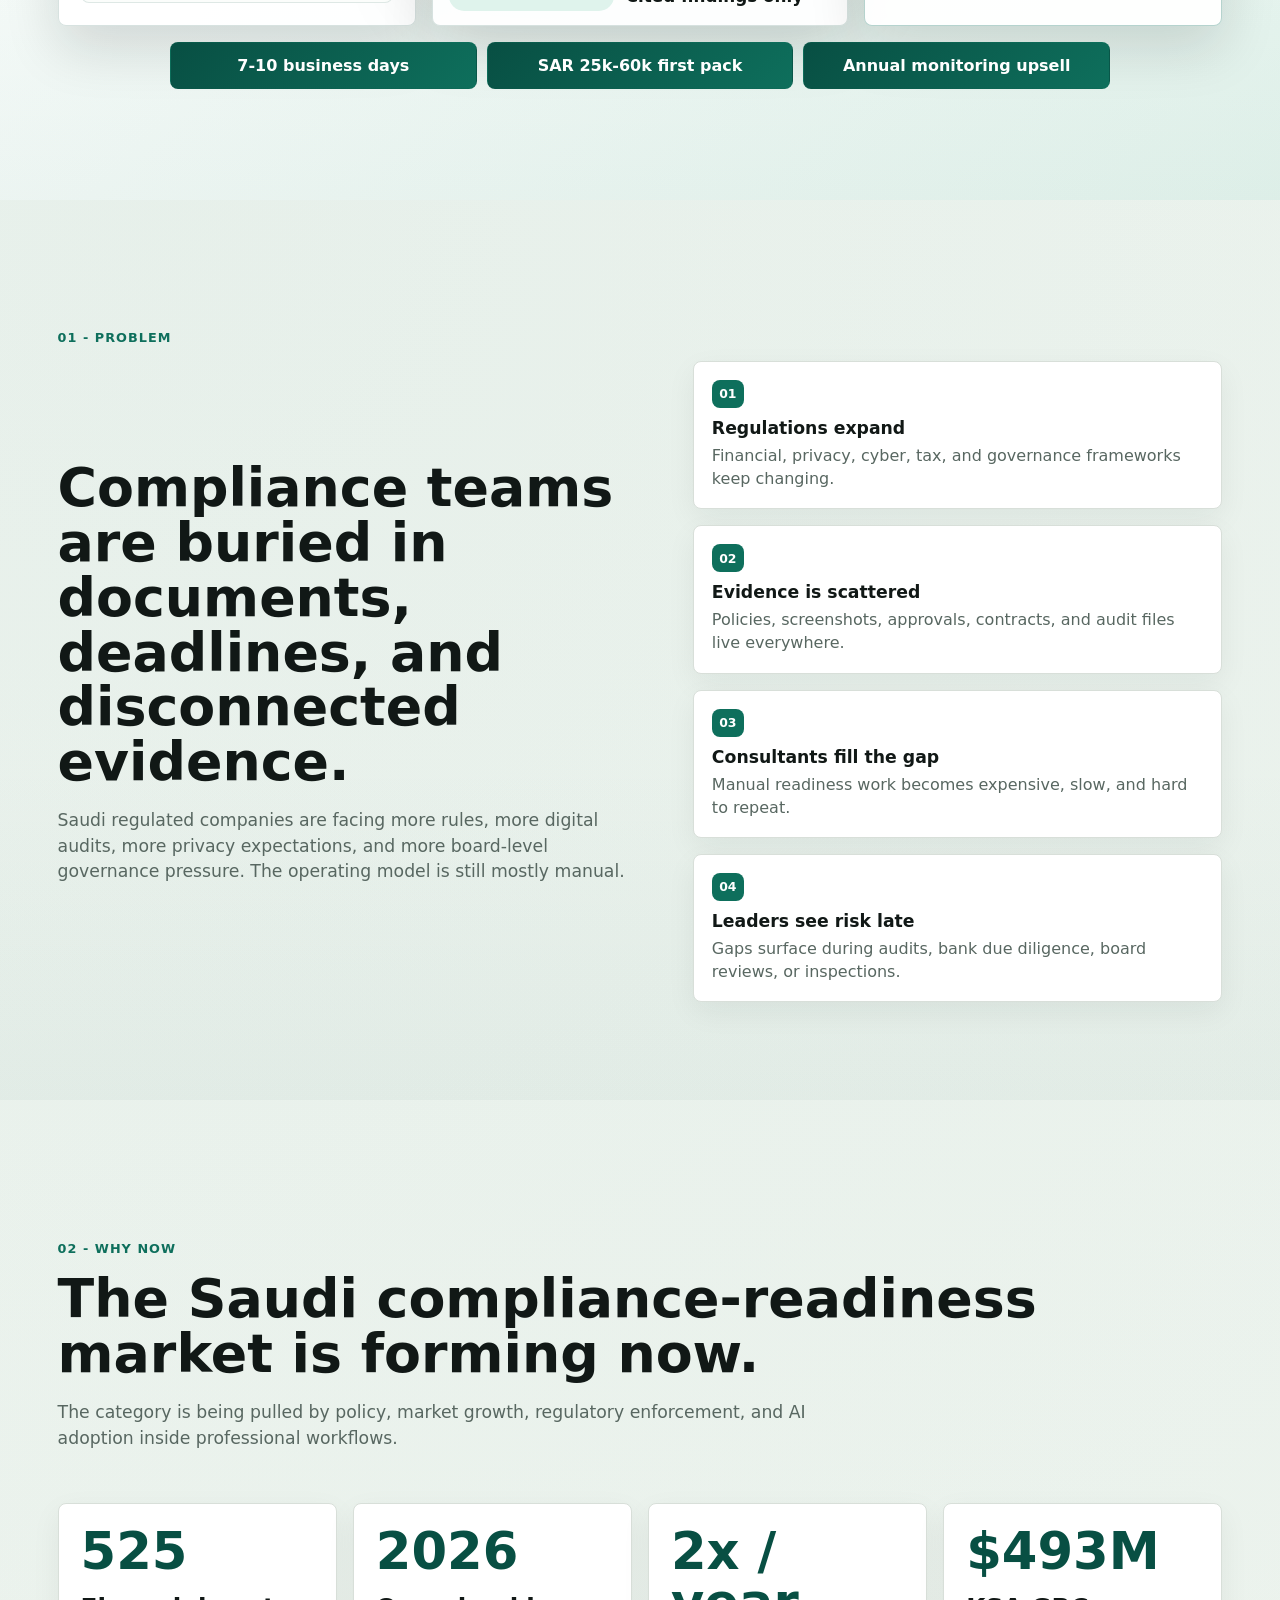
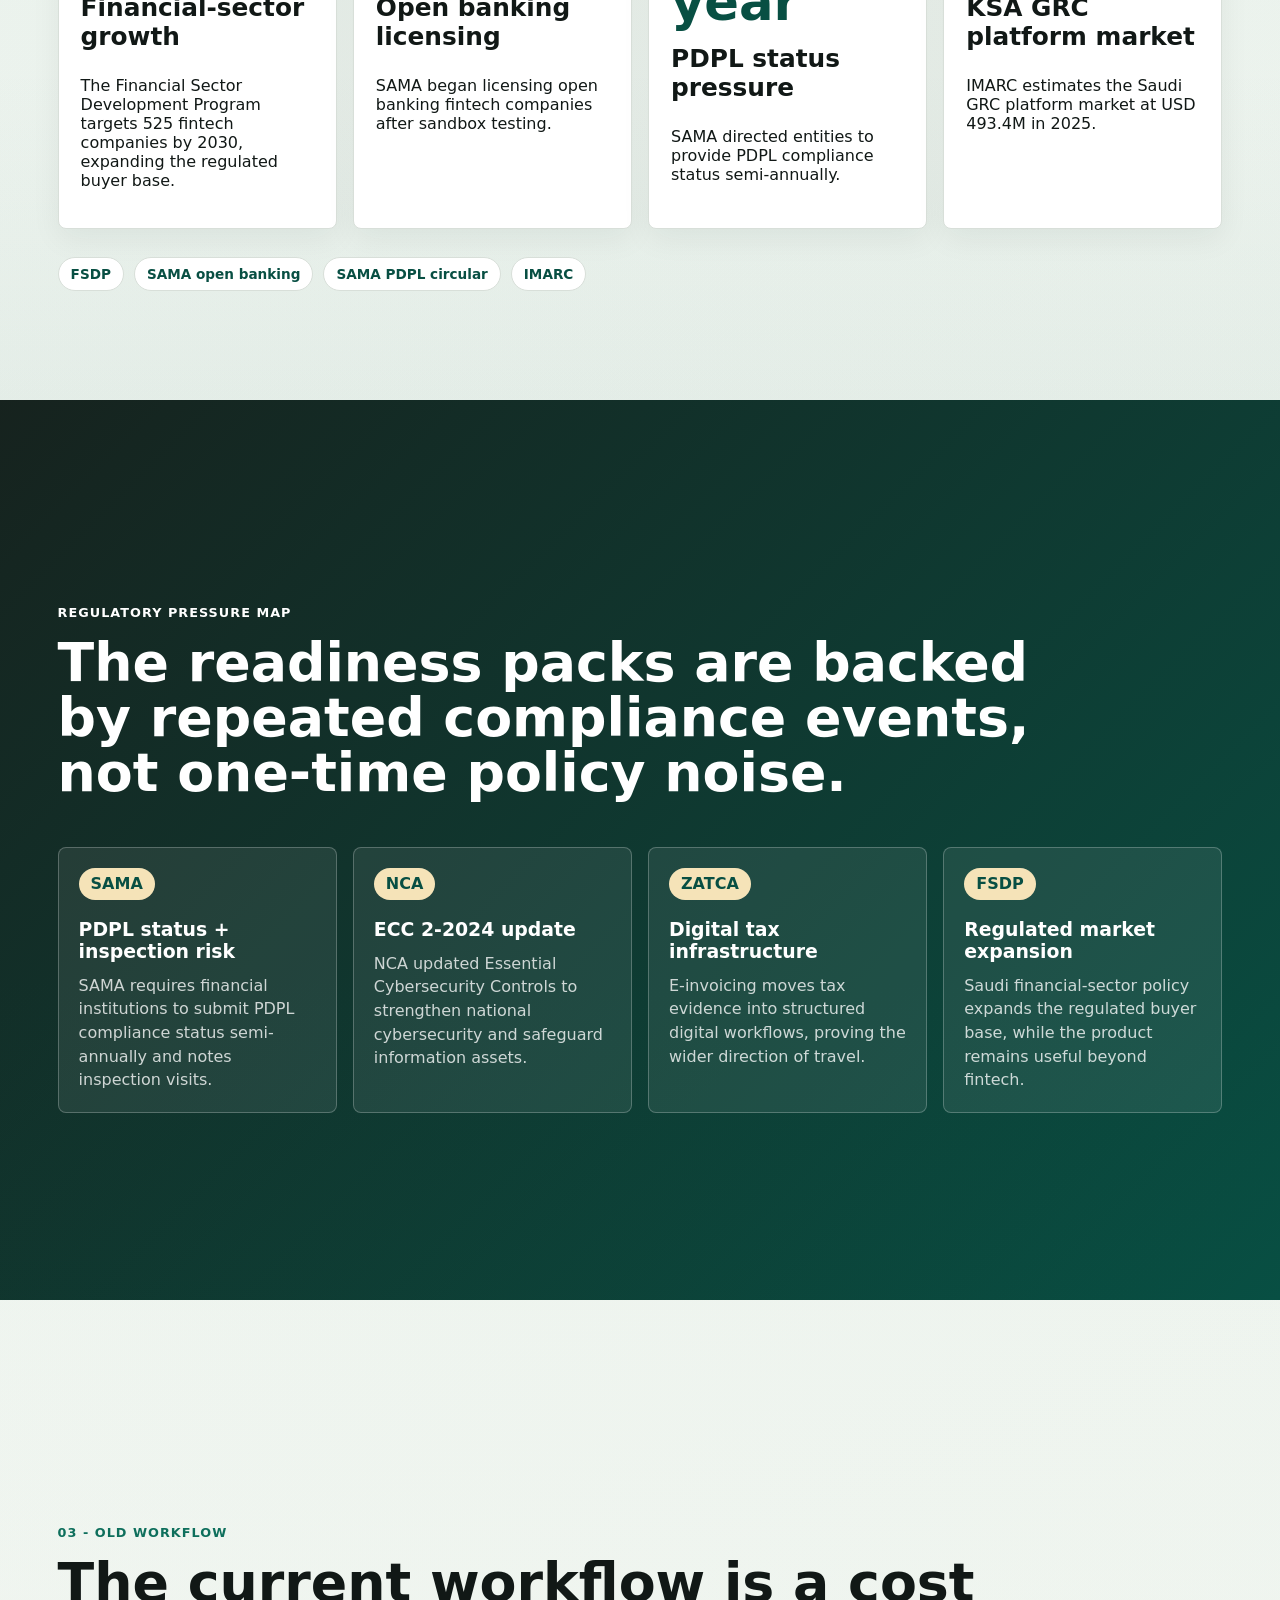
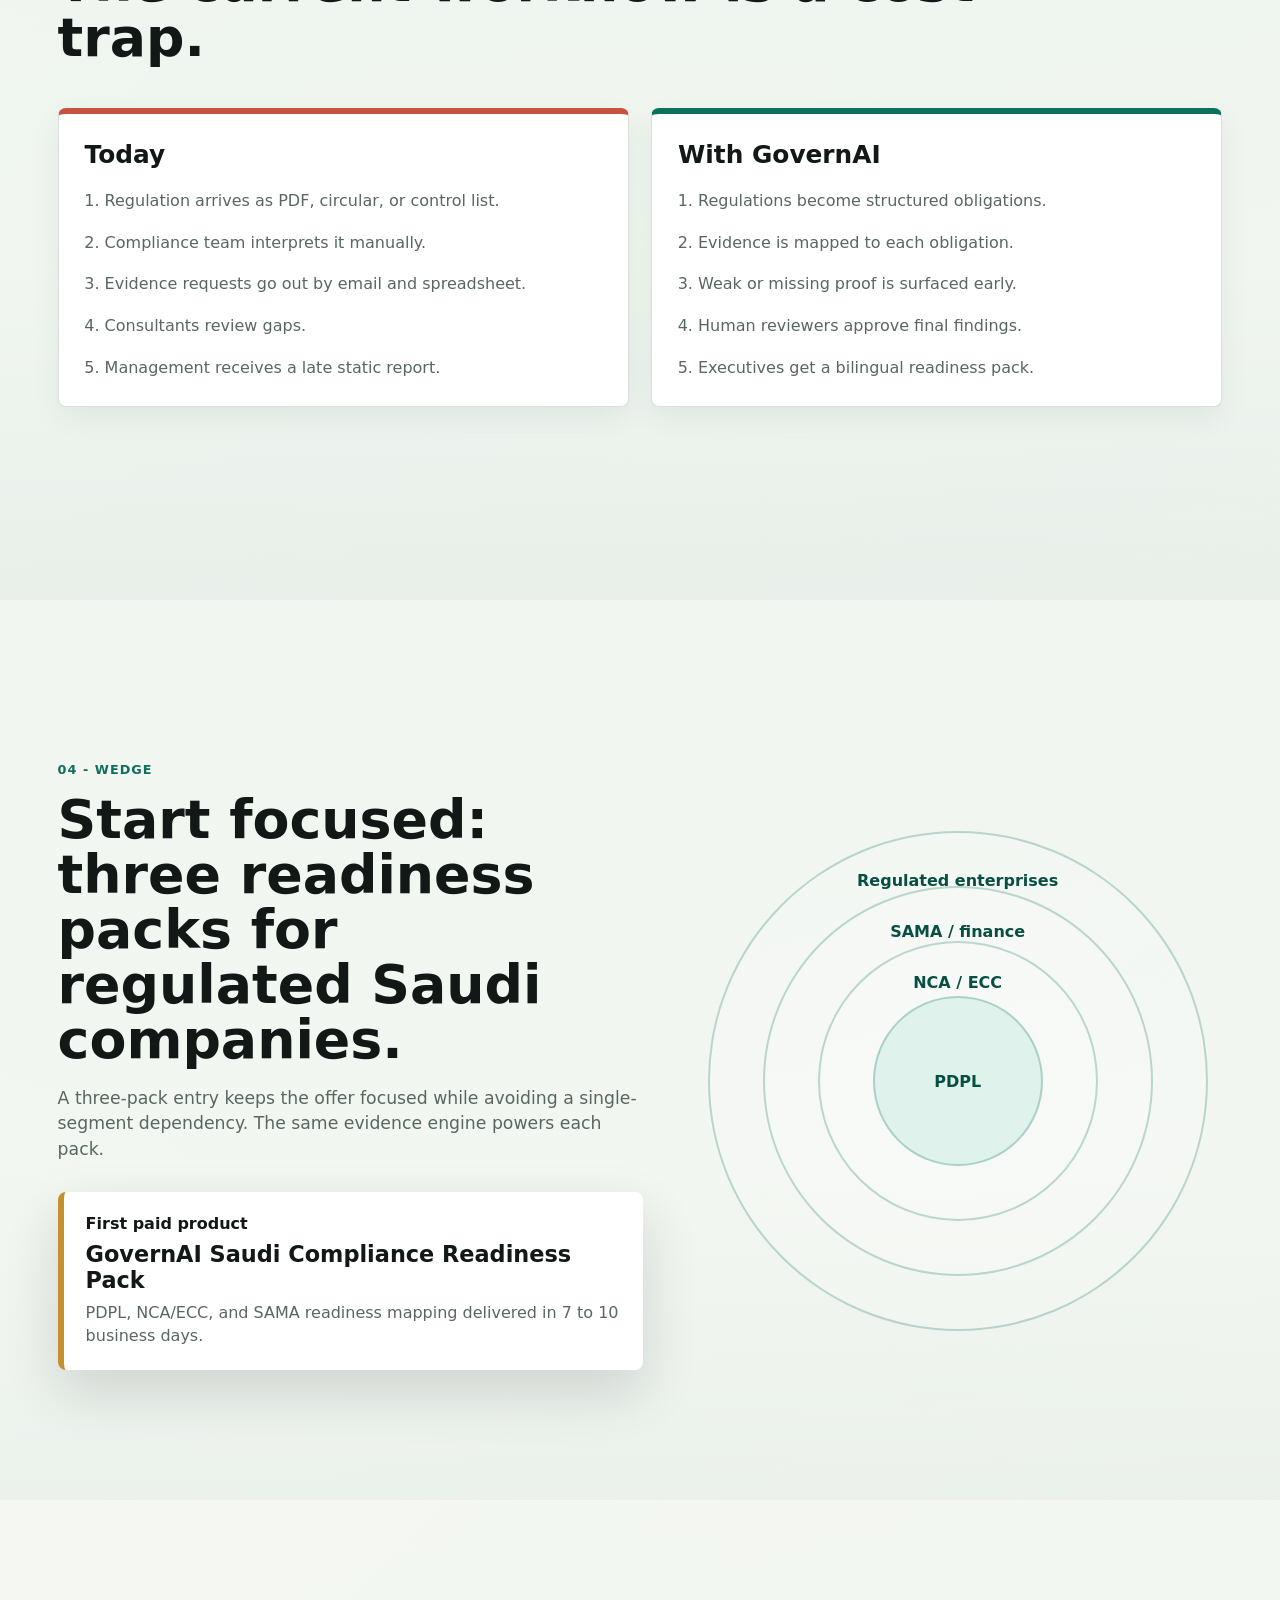
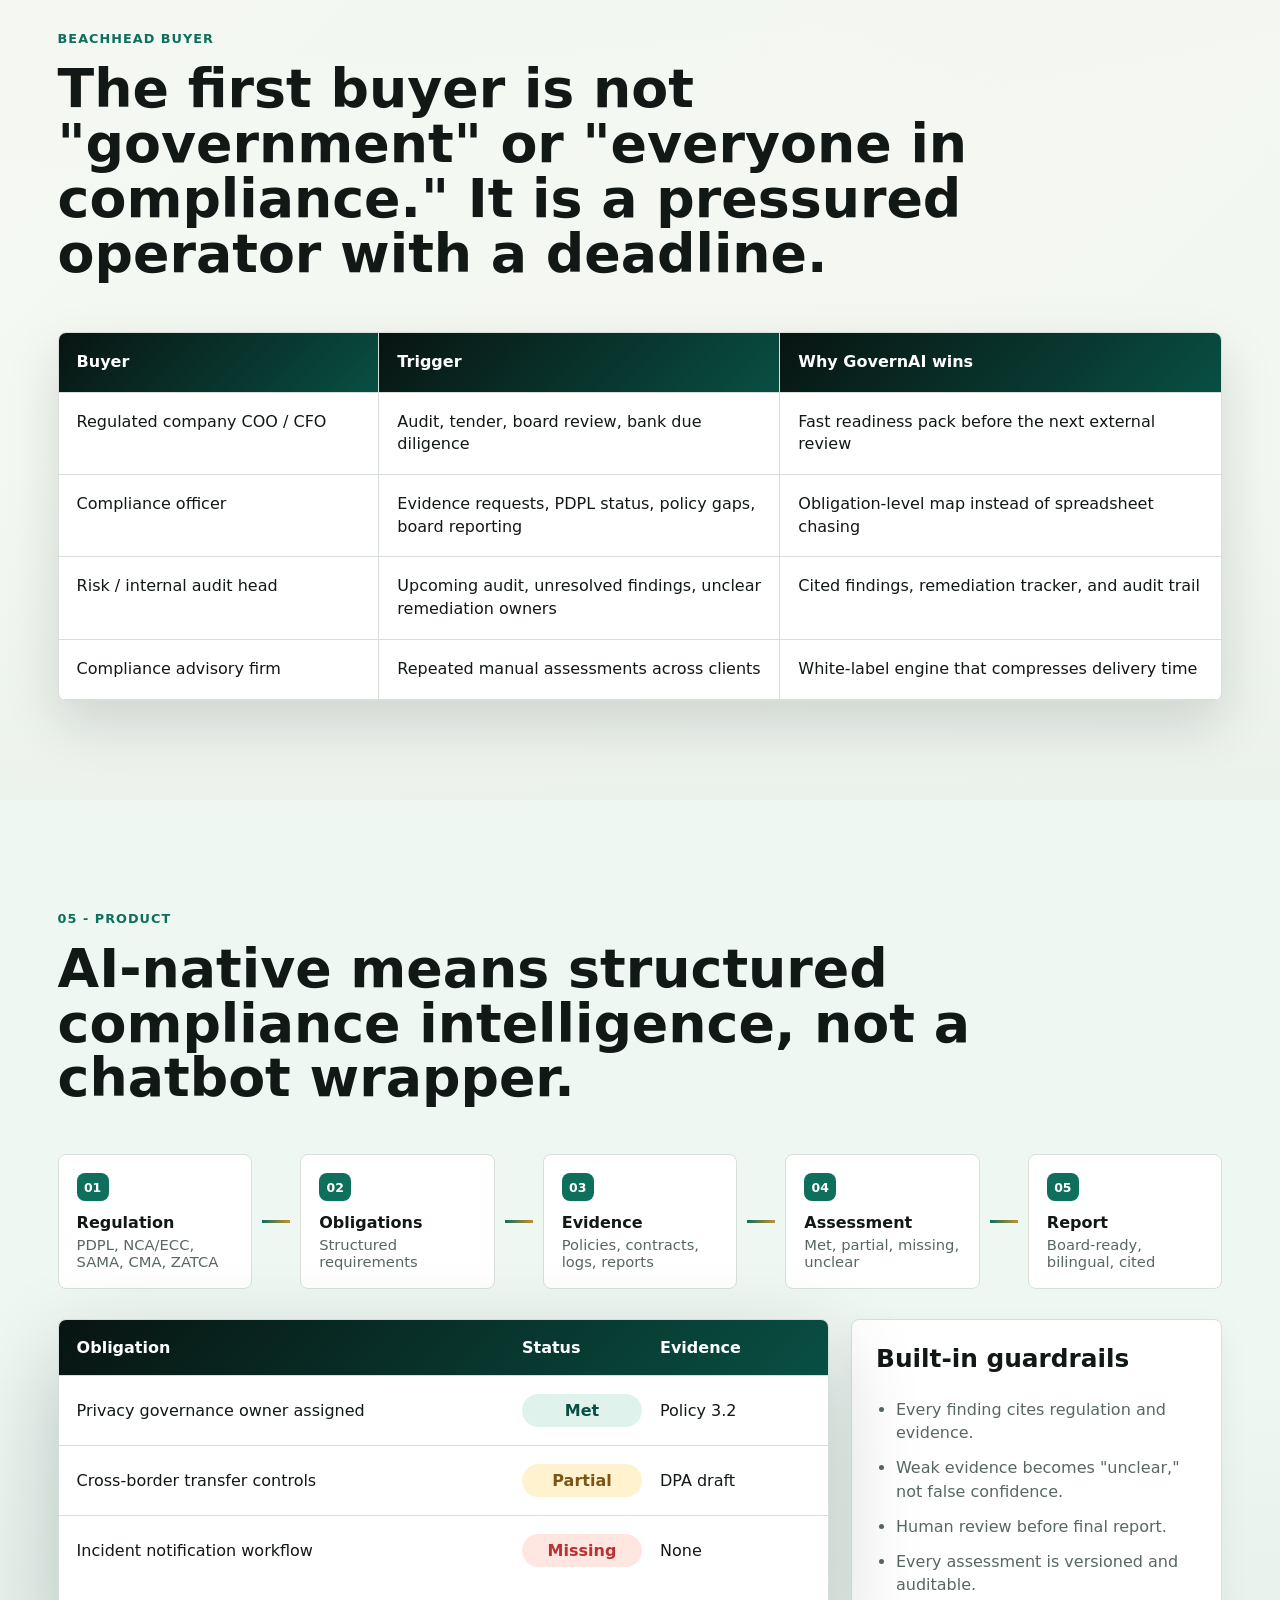
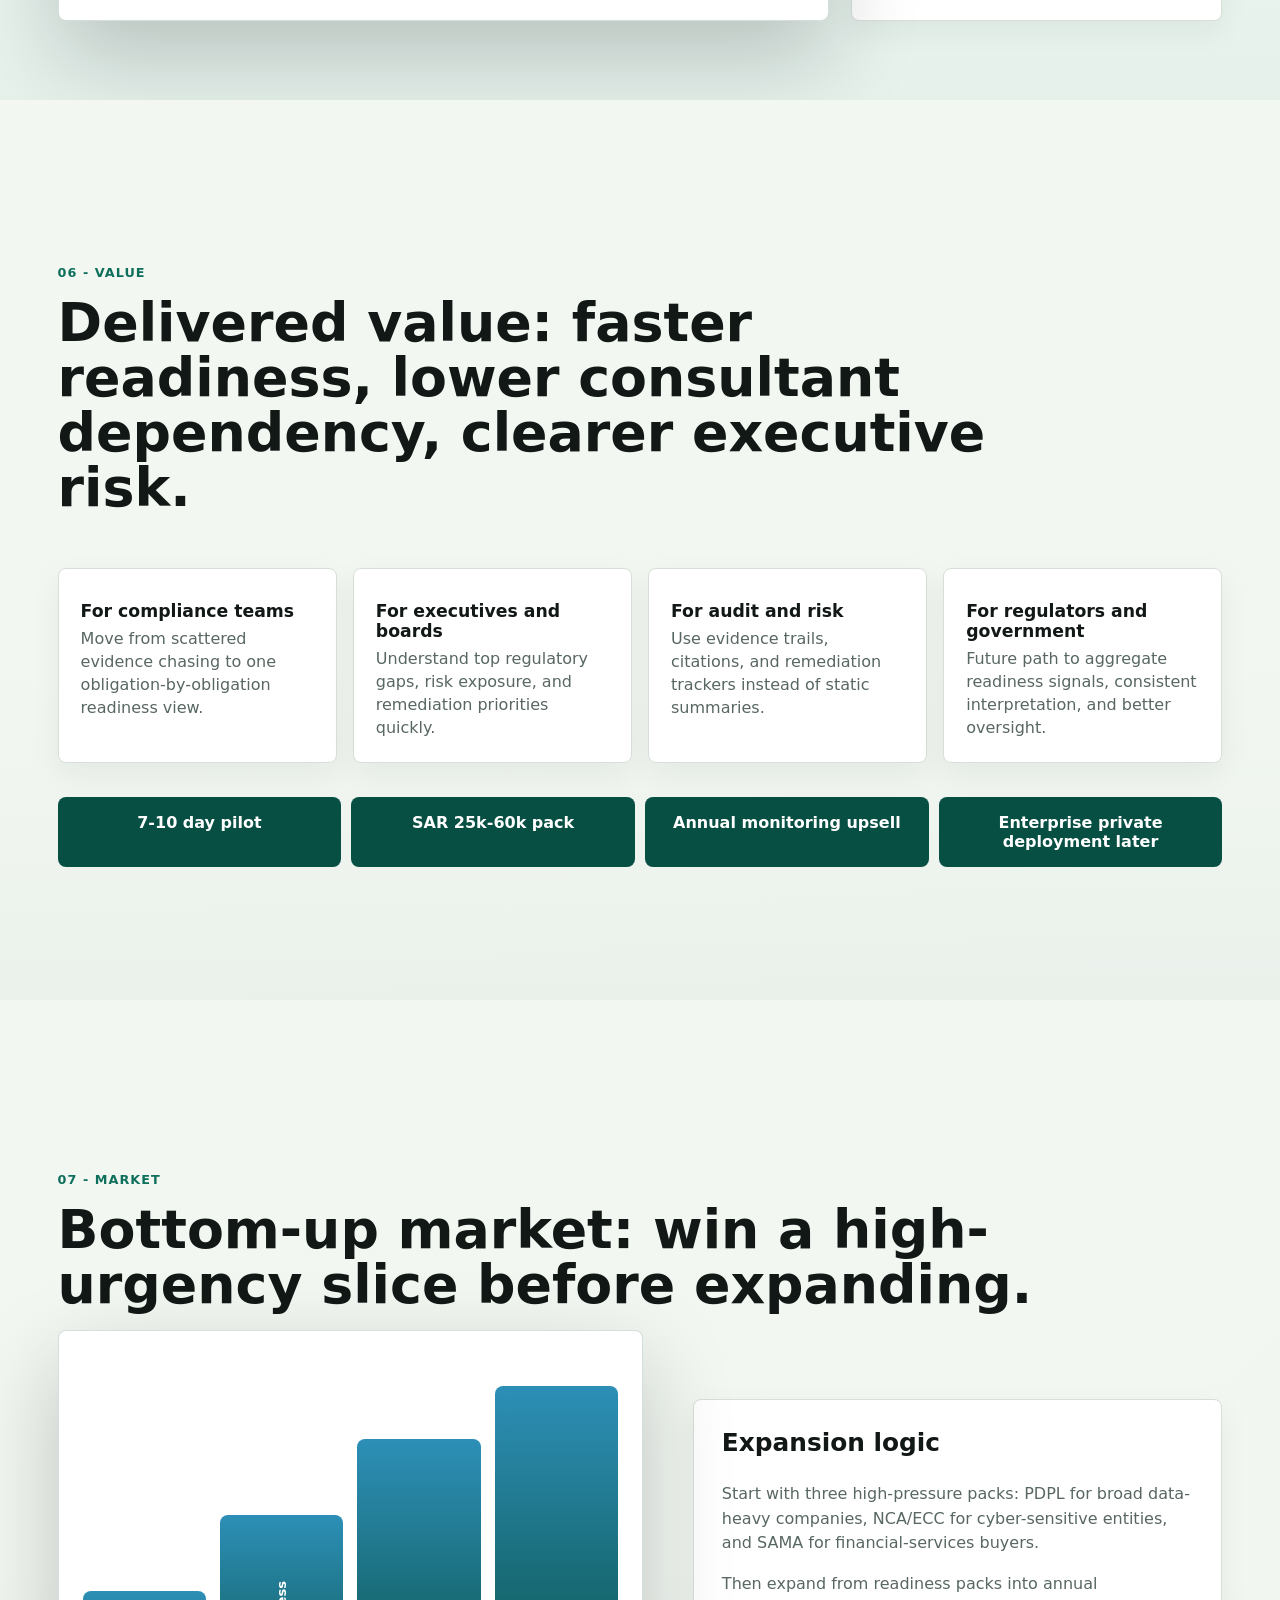
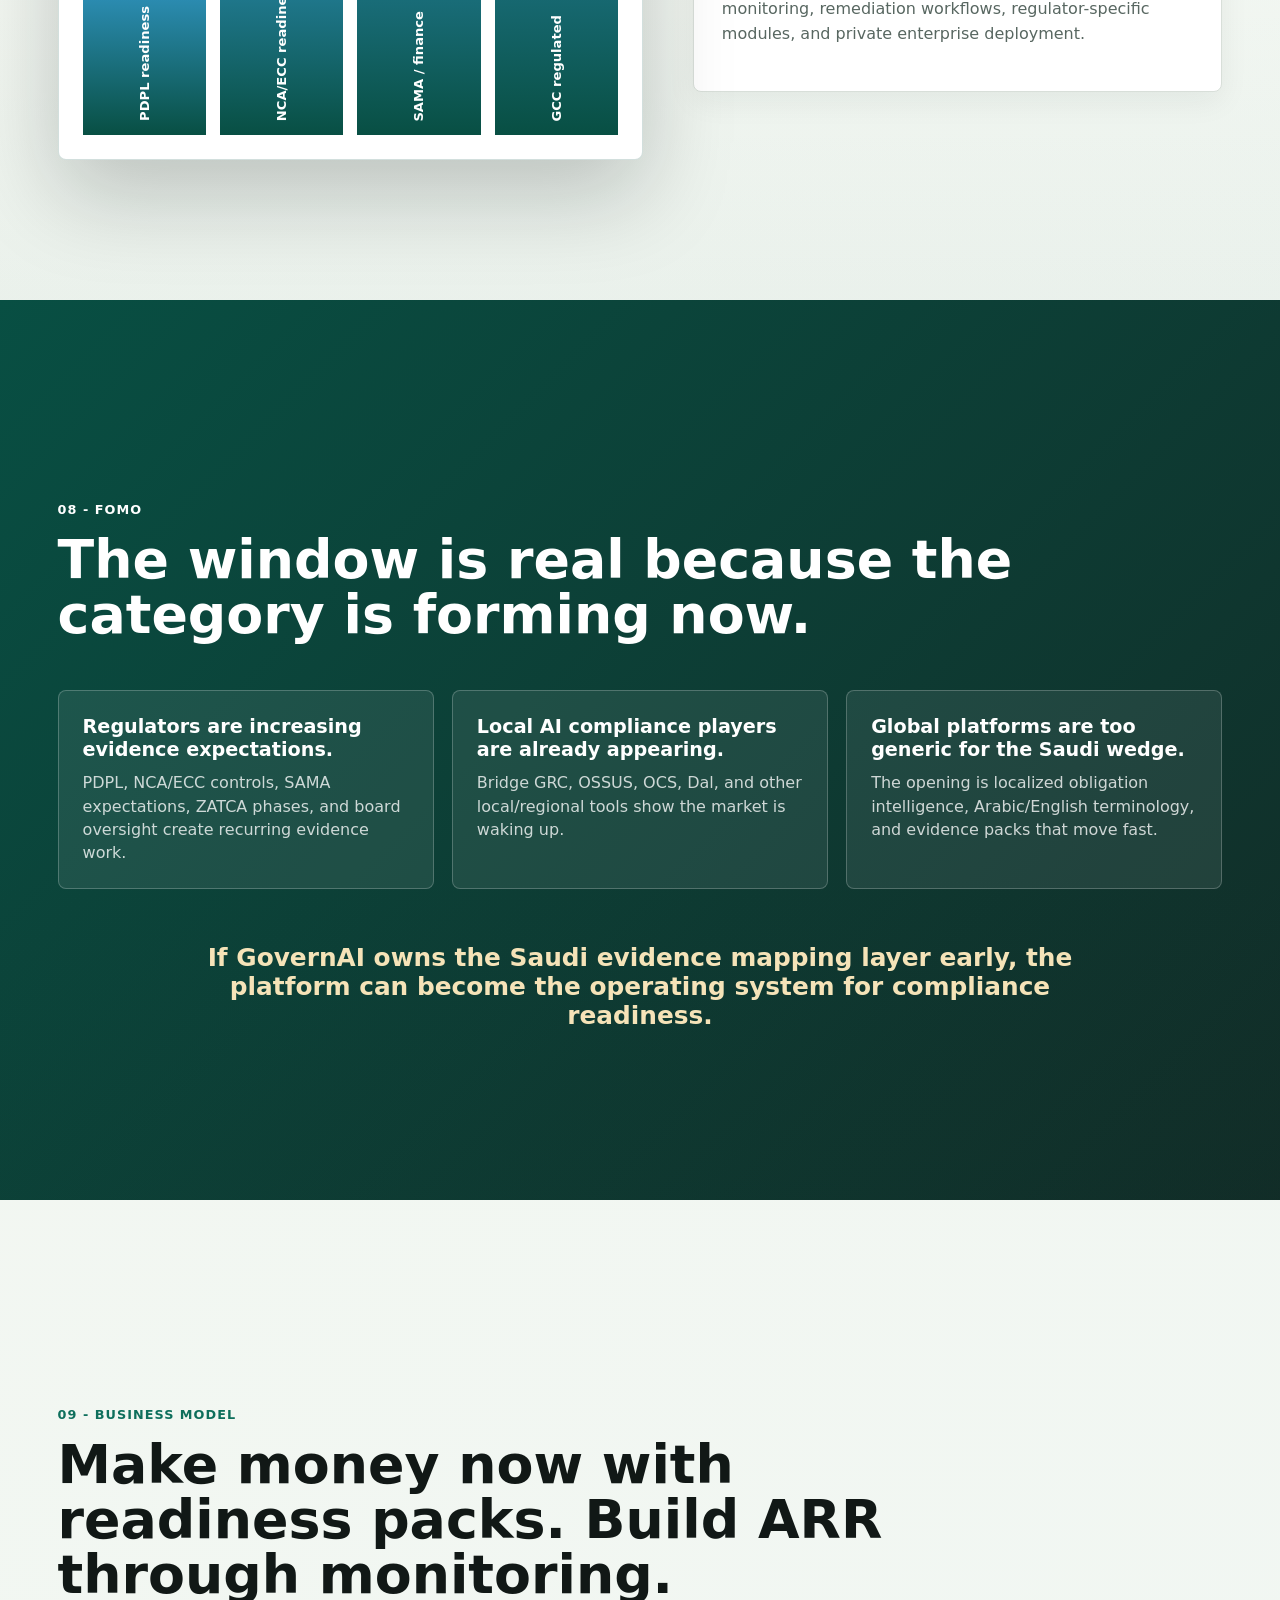
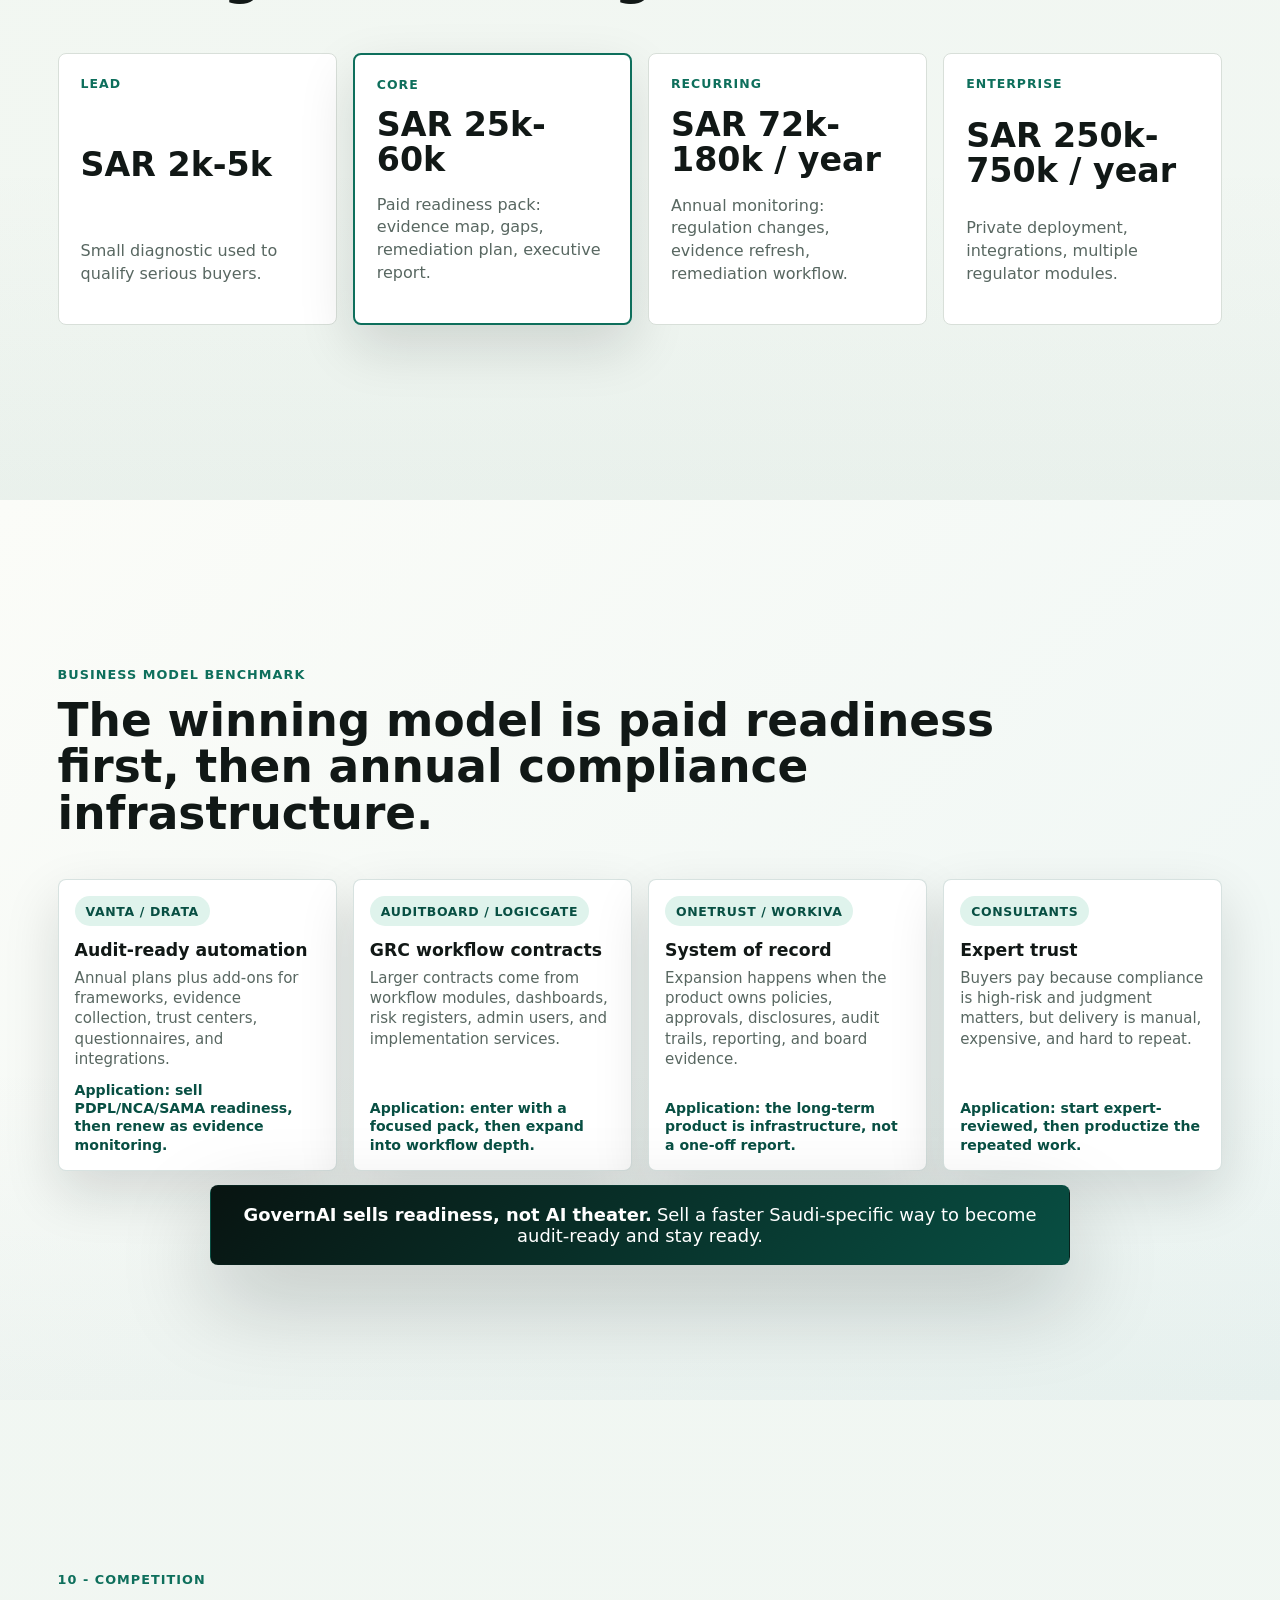
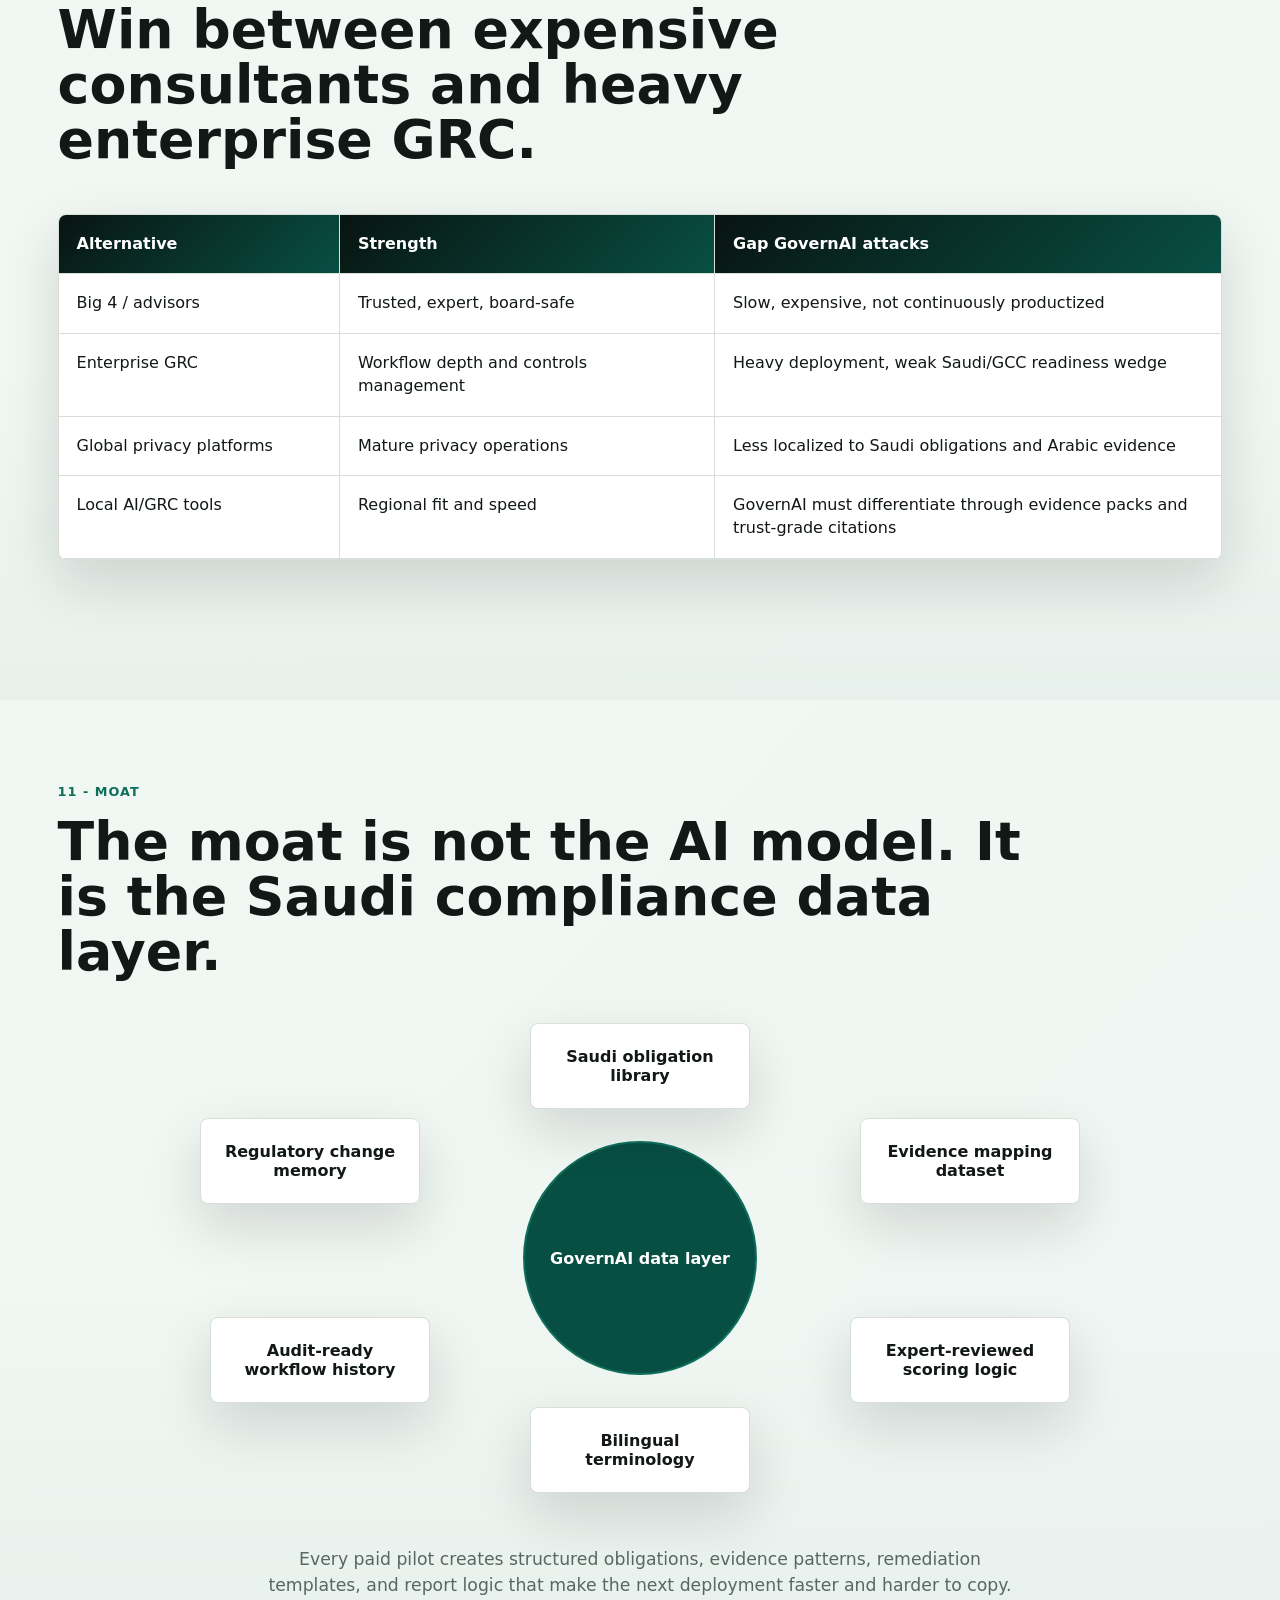
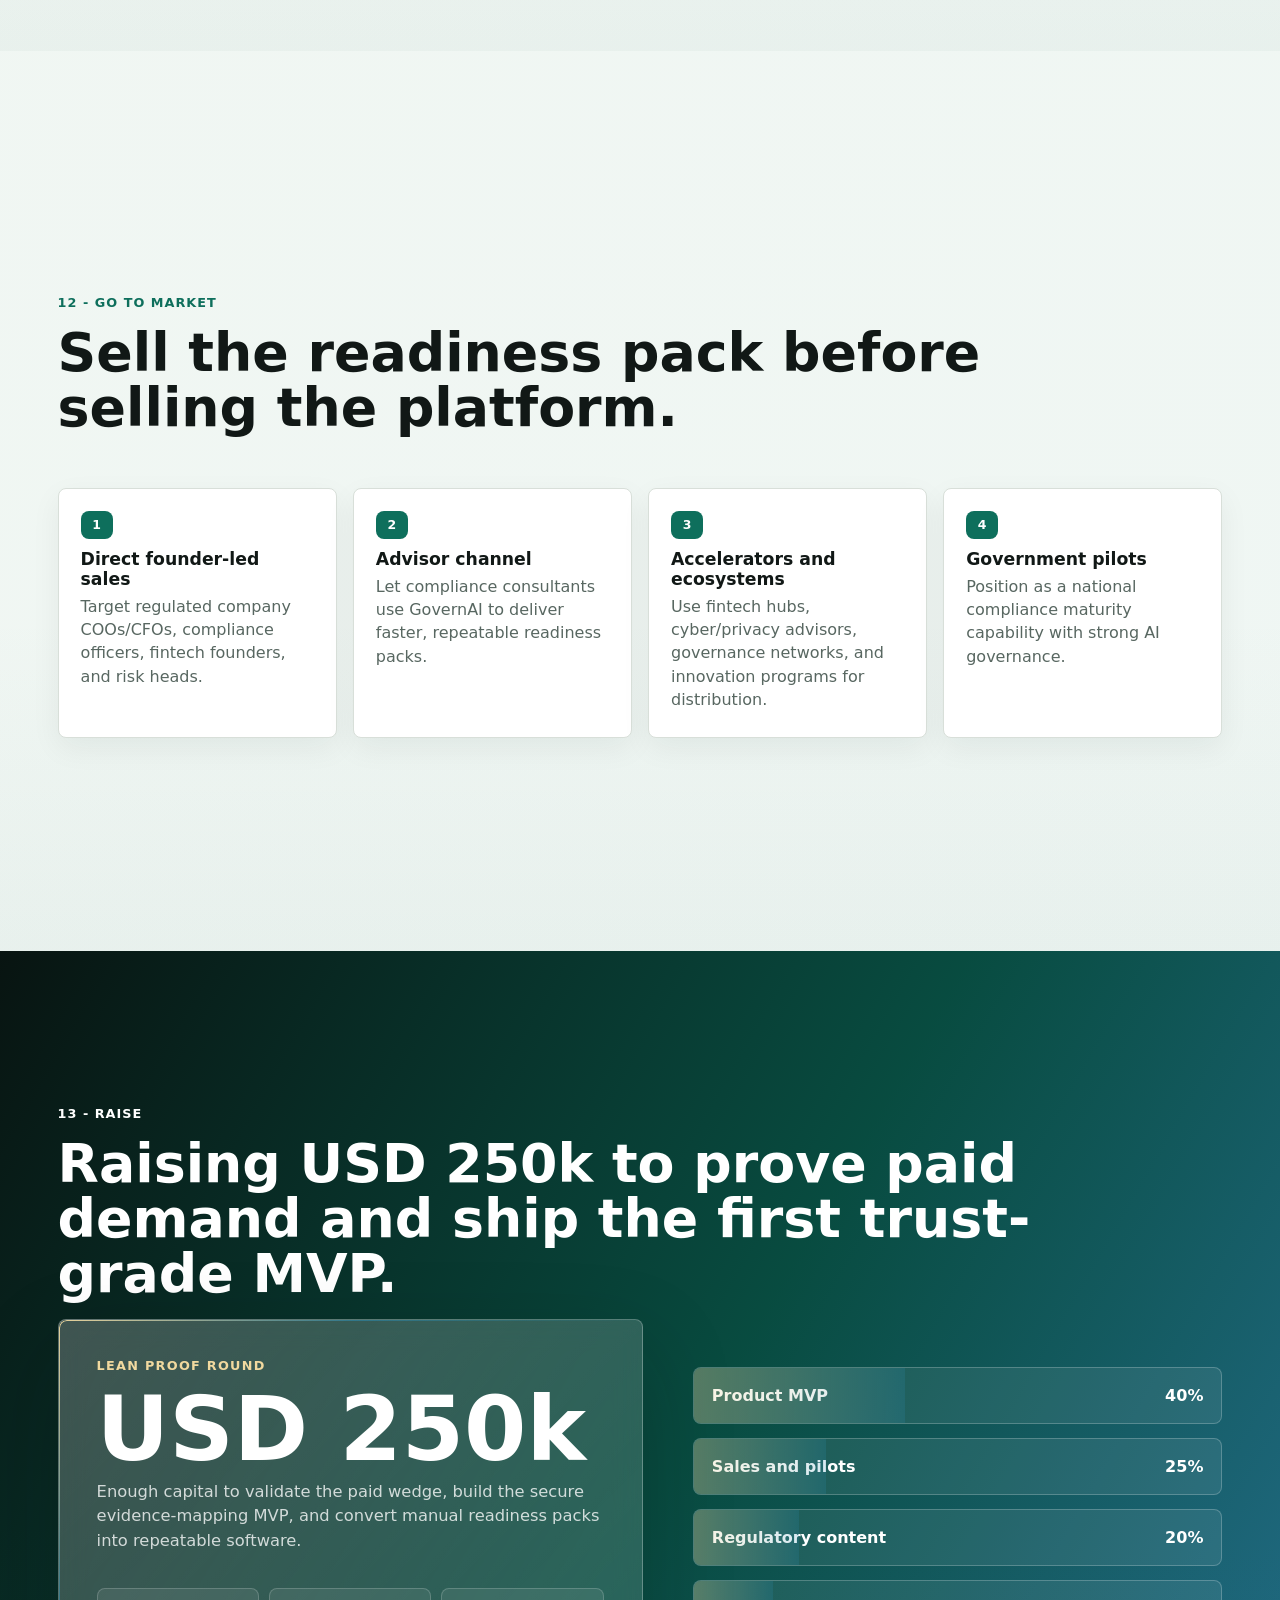
==== commit 63dd6679: "Tighten pitch deck layout" ====
--- a/Review/index.html
+++ b/Review/index.html
@@ -1,4 +1,4 @@
-﻿<!doctype html>
+<!doctype html>
 <html lang="en">
   <head>
     <meta charset="UTF-8" />
@@ -8,7 +8,7 @@
       content="GovernAI investor pitch deck: Saudi-first AI-native compliance readiness for regulated companies."
     />
     <title>GovernAI Investor Pitch Deck</title>
-    <link rel="stylesheet" href="../src/styles.css?v=service-visual" />
+    <link rel="stylesheet" href="../src/styles.css?v=compact-clarity" />
   </head>
   <body>
     <header class="deck-shell" aria-label="Deck navigation">
@@ -32,11 +32,10 @@
         <div class="hero-grid">
           <div class="hero-copy">
             <p class="eyebrow">Pre-seed investor deck</p>
-            <h1>Saudi-first AI-native compliance readiness.</h1>
+            <h1>Saudi-first AI compliance readiness.</h1>
             <p class="lead">
-              GovernAI turns Saudi regulations into structured obligations, maps company evidence,
-              and produces explainable bilingual readiness reports for regulated companies,
-              executives, auditors, and regulators.
+              GovernAI maps Saudi regulations to required evidence and delivers cited bilingual
+              readiness packs for executives, auditors, and compliance teams.
             </p>
             <div class="hero-actions">
               <a class="primary-action" href="#slide-5">See the wedge</a>
@@ -199,38 +198,6 @@
         </div>
       </section>
 
-      <section class="slide alignment" id="slide-2a" data-title="Platform Path">
-        <div class="section-kicker">Platform path</div>
-        <h2>Start with paid readiness packs. Expand into the compliance intelligence platform.</h2>
-        <p class="slide-intro">
-          GovernAI begins with a clear buyer outcome, then uses repeated obligation, evidence,
-          gap, and remediation data to build the broader governance intelligence layer.
-        </p>
-        <div class="alignment-grid">
-          <article>
-            <span>01</span>
-            <b>Problem</b>
-            <p>Lower compliance cost, reduce consultant dependency, centralize evidence, and improve governance visibility.</p>
-          </article>
-          <article class="featured">
-            <span>02</span>
-            <b>Entry product</b>
-            <p>Paid PDPL, NCA/ECC, and SAMA readiness packs delivered as evidence-backed reports.</p>
-          </article>
-          <article>
-            <span>03</span>
-            <b>Core engine</b>
-            <p>Regulations become obligations, obligations require evidence, and evidence reveals gaps.</p>
-          </article>
-          <article>
-            <span>04</span>
-            <b>Expansion</b>
-            <p>Annual monitoring, dashboards, remediation workflow, and AI assistant after the evidence layer is established.</p>
-          </article>
-        </div>
-        <p class="alignment-line">Commercial entry first. Platform depth compounds with every assessed obligation and evidence pattern.</p>
-      </section>
-
       <section class="slide evidence" id="slide-3" data-title="Why Now">
         <div class="section-kicker">02 - Why now</div>
         <h2>The Saudi compliance-readiness market is forming now.</h2>
@@ -265,33 +232,6 @@
           <a href="https://www.sama.gov.sa/en-US/News/Pages/news-1135.aspx">SAMA open banking</a>
           <a href="https://rulebook.sama.gov.sa/en/compliance-updated-personal-data-protection-law-and-its-implementing-regulations">SAMA PDPL circular</a>
           <a href="https://www.imarcgroup.com/saudi-arabia-governance-risk-compliance-platform-market">IMARC</a>
-        </div>
-      </section>
-
-      <section class="slide investor-lens" id="slide-3a" data-title="Investment Case">
-        <div class="section-kicker">Investment case</div>
-        <h2>A focused wedge into a larger compliance infrastructure category.</h2>
-        <p class="slide-intro">
-          The first product is deliberately concrete: sell readiness outcomes now, then convert the
-          repeated workflow into software, monitoring, and governance data infrastructure.
-        </p>
-        <div class="investor-grid">
-          <article>
-            <b>Clear buyer pain</b>
-            <p>Regulated companies need evidence-backed answers before audits, tenders, boards, and bank reviews.</p>
-          </article>
-          <article>
-            <b>Urgent timing</b>
-            <p>PDPL, cyber controls, financial-sector oversight, and digital governance keep increasing evidence expectations.</p>
-          </article>
-          <article>
-            <b>Paid wedge</b>
-            <p>Readiness packs create early revenue while generating reusable obligation, evidence, and remediation data.</p>
-          </article>
-          <article>
-            <b>Expansion path</b>
-            <p>Annual monitoring, workflow, reporting, and private deployment increase contract value over time.</p>
-          </article>
         </div>
       </section>
 
@@ -686,33 +626,6 @@
         <p class="assumption">The round is designed to create commercial proof: paid pilots, annual conversion signals, and a trust-grade MVP.</p>
       </section>
 
-      <section class="slide capital-plan" id="slide-14a" data-title="Capital Plan">
-        <div class="section-kicker">Capital discipline</div>
-        <h2>Use the round to buy evidence, not time.</h2>
-        <div class="capital-grid">
-          <article>
-            <span>01</span>
-            <b>Sell before overbuilding</b>
-            <p>Close 3 to 5 paid readiness pilots at SAR 25k-60k each.</p>
-          </article>
-          <article>
-            <span>02</span>
-            <b>Productize repeated work</b>
-            <p>Ship PDPL, NCA/ECC, and SAMA obligation libraries, citations, RBAC, audit trail, and exports.</p>
-          </article>
-          <article>
-            <span>03</span>
-            <b>Keep trust expensive</b>
-            <p>Use human review, source citations, audit logs, and conservative scoring before final reports.</p>
-          </article>
-          <article>
-            <span>04</span>
-            <b>Raise next on proof</b>
-            <p>Convert 1 to 2 customers into annual monitoring and raise next on repeatable demand.</p>
-          </article>
-        </div>
-      </section>
-
       <section class="slide" id="slide-15" data-title="Execution">
         <div class="section-kicker">14 - Execution plan</div>
         <h2>Next 90 days: sell, deliver, productize.</h2>
@@ -732,32 +645,6 @@
             <b>Productize</b>
             <p>Build upload, evidence mapping, citation view, report export, RBAC, and audit logs.</p>
           </div>
-        </div>
-      </section>
-
-      <section class="slide truth" id="slide-15a" data-title="Milestones">
-        <div class="section-kicker">Proof milestones</div>
-        <h2>Fundability improves as the manual pack becomes repeatable software.</h2>
-        <div class="proof-grid">
-          <article>
-            <b>Paid pilot revenue</b>
-            <p>Close 3 to 5 readiness packs at SAR 25k-60k and document repeatable delivery steps.</p>
-          </article>
-          <article>
-            <b>Reusable product assets</b>
-            <p>Convert pilot work into obligation libraries, evidence requirements, remediation templates, and report exports.</p>
-          </article>
-          <article>
-            <b>Annual conversion</b>
-            <p>Move 1 to 2 pilot customers into monitoring subscriptions after the initial readiness report.</p>
-          </article>
-          <article>
-            <b>Technical validation</b>
-            <p>Demonstrate secure upload, evidence matching, citation view, human review, RBAC, audit logs, and export.</p>
-          </article>
-        </div>
-        <div class="truth-box">
-          The core proof is simple: customers pay for readiness, and every delivery makes the next one faster, cheaper, and more defensible.
         </div>
       </section>
 
@@ -801,11 +688,10 @@
 
     <div class="slide-controls" aria-label="Deck controls">
       <button id="prevSlide" type="button" aria-label="Previous slide">&lt;</button>
-      <span id="slideCounter">1 / 24</span>
+      <span id="slideCounter">1 / 20</span>
       <button id="nextSlide" type="button" aria-label="Next slide">&gt;</button>
     </div>
 
     <script type="module" src="../src/main.js"></script>
   </body>
 </html>
-
--- a/src/styles.css
+++ b/src/styles.css
@@ -36,6 +36,7 @@
     linear-gradient(135deg, #fbfcf8 0%, #f3f7f1 45%, #eef6f4 100%),
     var(--paper);
   letter-spacing: 0;
+  overflow-x: hidden;
 }
 
 a {
@@ -52,7 +53,7 @@
   grid-template-columns: auto minmax(160px, 1fr) auto;
   align-items: center;
   gap: 24px;
-  padding: 14px 28px;
+  padding: 10px 24px;
   border-bottom: 1px solid rgba(216, 223, 217, 0.8);
   background: rgba(246, 248, 245, 0.9);
   backdrop-filter: blur(16px);
@@ -68,8 +69,8 @@
 
 .brand-mark {
   display: grid;
-  width: 32px;
-  height: 32px;
+  width: 30px;
+  height: 30px;
   place-items: center;
   border-radius: 8px;
   color: white;
@@ -109,7 +110,7 @@
   display: flex;
   flex-direction: column;
   justify-content: center;
-  padding: 110px clamp(22px, 5vw, 80px) 80px;
+  padding: 84px clamp(20px, 4.5vw, 70px) 52px;
   scroll-snap-align: start;
 }
 
@@ -133,12 +134,12 @@
   margin: 0 auto;
   display: grid;
   grid-template-columns: minmax(0, 1.05fr) minmax(320px, 0.95fr);
-  gap: clamp(28px, 5vw, 64px);
+  gap: clamp(24px, 4vw, 50px);
   align-items: center;
 }
 
 .hero-copy {
-  max-width: 720px;
+  max-width: 660px;
 }
 
 .eyebrow,
@@ -160,16 +161,16 @@
 
 h1 {
   max-width: 850px;
-  margin-bottom: 22px;
-  font-size: clamp(3rem, 7vw, 6.6rem);
-  line-height: 0.93;
+  margin-bottom: 18px;
+  font-size: clamp(3rem, 5.8vw, 5.65rem);
+  line-height: 0.95;
   letter-spacing: 0;
 }
 
 h2 {
   max-width: 980px;
-  margin-bottom: 20px;
-  font-size: clamp(2.1rem, 4.8vw, 4.4rem);
+  margin-bottom: 18px;
+  font-size: clamp(2rem, 4.2vw, 3.8rem);
   line-height: 1.02;
   letter-spacing: 0;
 }
@@ -182,8 +183,8 @@
 .slide-intro {
   max-width: 760px;
   color: var(--muted);
-  font-size: clamp(1.05rem, 1.65vw, 1.36rem);
-  line-height: 1.58;
+  font-size: clamp(1rem, 1.35vw, 1.16rem);
+  line-height: 1.48;
 }
 
 .narrow {
@@ -195,7 +196,7 @@
   display: flex;
   flex-wrap: wrap;
   gap: 12px;
-  margin-top: 34px;
+  margin-top: 24px;
 }
 
 .primary-action,
@@ -233,6 +234,7 @@
   flex-direction: column;
   align-self: start;
   margin-top: 8px;
+  width: min(610px, 100%);
   isolation: isolate;
 }
 
@@ -240,8 +242,8 @@
   display: flex;
   align-items: center;
   justify-content: space-between;
-  gap: 16px;
-  padding: 16px 18px;
+  gap: 12px;
+  padding: 14px 16px;
   color: white;
   background:
     linear-gradient(135deg, rgba(241, 217, 159, 0.22), transparent 38%),
@@ -251,7 +253,7 @@
 .report-cover span,
 .report-cover small {
   display: block;
-  font-size: 0.78rem;
+  font-size: 0.7rem;
   font-weight: 850;
   letter-spacing: 0.08em;
   text-transform: uppercase;
@@ -260,7 +262,7 @@
 .report-cover b {
   display: block;
   margin-top: 6px;
-  font-size: clamp(1.18rem, 1.75vw, 1.48rem);
+  font-size: clamp(1.08rem, 1.45vw, 1.3rem);
   line-height: 1.08;
 }
 
@@ -268,14 +270,14 @@
   min-width: max-content;
   border: 1px solid rgba(255, 255, 255, 0.28);
   border-radius: 999px;
-  padding: 8px 11px;
+  padding: 7px 10px;
 }
 
 .report-body {
   display: grid;
   grid-template-columns: 0.78fr 1.22fr;
-  gap: 12px;
-  padding: 12px;
+  gap: 10px;
+  padding: 10px;
   background:
     linear-gradient(180deg, rgba(255, 255, 255, 0.95), rgba(238, 247, 242, 0.68)),
     white;
@@ -292,11 +294,11 @@
 }
 
 .report-score {
-  min-height: 112px;
+  min-height: 94px;
   display: flex;
   flex-direction: column;
   justify-content: center;
-  padding: 14px;
+  padding: 12px;
   color: white;
   background:
     radial-gradient(circle at 82% 18%, rgba(241, 217, 159, 0.34), transparent 28%),
@@ -314,24 +316,24 @@
 .report-score b {
   display: block;
   margin: 6px 0;
-  font-size: clamp(2.55rem, 4.2vw, 3.65rem);
+  font-size: clamp(2.3rem, 3.5vw, 3.05rem);
   line-height: 1;
 }
 
 .report-summary {
   grid-column: 1;
   display: grid;
-  gap: 6px;
-  padding: 8px;
+  gap: 5px;
+  padding: 7px;
 }
 
 .report-summary div {
   display: grid;
-  grid-template-columns: 46px 1fr;
+  grid-template-columns: 42px 1fr;
   align-items: center;
   gap: 8px;
   border-radius: 8px;
-  padding: 7px 9px;
+  padding: 6px 8px;
   background: var(--mint);
 }
 
@@ -341,41 +343,41 @@
 
 .report-summary span {
   color: var(--green-dark);
-  font-size: 1.22rem;
+  font-size: 1.08rem;
   font-weight: 900;
 }
 
 .report-summary p {
   margin: 0;
   color: var(--muted);
-  font-size: 0.88rem;
+  font-size: 0.8rem;
   line-height: 1.18;
 }
 
 .report-section {
   grid-column: 2;
   grid-row: 1 / span 2;
-  padding: 12px 14px;
+  padding: 10px 12px;
 }
 
 .report-section > b {
   display: block;
-  margin-bottom: 10px;
-  font-size: 1rem;
+  margin-bottom: 8px;
+  font-size: 0.95rem;
 }
 
 .risk-row {
   display: grid;
-  grid-template-columns: minmax(150px, 1fr) minmax(120px, 0.9fr) 64px;
+  grid-template-columns: minmax(130px, 1fr) minmax(92px, 0.75fr) 56px;
   align-items: center;
-  gap: 9px;
-  padding: 7px 0;
+  gap: 8px;
+  padding: 6px 0;
   border-top: 1px solid var(--line);
 }
 
 .risk-row span {
   color: var(--ink);
-  font-size: 0.9rem;
+  font-size: 0.82rem;
   font-weight: 750;
 }
 
@@ -406,7 +408,7 @@
 
 .risk-row em {
   color: var(--green-dark);
-  font-size: 0.88rem;
+  font-size: 0.78rem;
   font-style: normal;
   font-weight: 850;
   text-align: right;
@@ -431,7 +433,7 @@
 }
 
 .report-evidence div {
-  padding: 8px 10px;
+  padding: 7px 9px;
   background: white;
 }
 
@@ -439,7 +441,7 @@
   display: block;
   margin-bottom: 4px;
   color: var(--muted);
-  font-size: 0.72rem;
+  font-size: 0.66rem;
   font-weight: 850;
   text-transform: uppercase;
   letter-spacing: 0.08em;
@@ -448,23 +450,23 @@
 .report-evidence b {
   display: block;
   color: var(--ink);
-  font-size: 0.86rem;
+  font-size: 0.78rem;
 }
 
 .report-footer {
   display: grid;
   grid-template-columns: repeat(5, minmax(0, 1fr));
   gap: 1px;
-  padding: 8px 10px 10px;
+  padding: 7px 9px 8px;
   background: #fbfdfb;
 }
 
 .report-footer span {
   border-radius: 999px;
-  padding: 6px 7px;
+  padding: 5px 6px;
   color: var(--green-dark);
   background: var(--mint);
-  font-size: 0.62rem;
+  font-size: 0.55rem;
   font-weight: 900;
   text-align: center;
   text-transform: uppercase;
@@ -1742,7 +1744,7 @@
 
 body[data-active-slide="1"] .slide-controls,
 body[data-active-slide="2"] .slide-controls,
-body[data-active-slide="24"] .slide-controls {
+body[data-active-slide="20"] .slide-controls {
   display: none;
 }
 
@@ -1845,16 +1847,16 @@
 .hero-copy::before {
   content: "Evidence-ready compliance, not AI theater";
   display: inline-flex;
-  min-height: 34px;
+  min-height: 30px;
   align-items: center;
-  margin-bottom: 16px;
+  margin-bottom: 12px;
   border: 1px solid rgba(14, 111, 92, 0.18);
   border-radius: 999px;
-  padding: 0 13px;
+  padding: 0 12px;
   color: var(--green-dark);
   background: rgba(255, 255, 255, 0.72);
   box-shadow: 0 12px 30px rgba(8, 20, 17, 0.07);
-  font-size: 0.76rem;
+  font-size: 0.7rem;
   font-weight: 900;
   text-transform: uppercase;
   letter-spacing: 0.08em;
@@ -2135,6 +2137,125 @@
   }
 }
 
+@media (min-width: 981px) and (max-height: 850px) {
+  .slide {
+    min-height: 100svh;
+    padding-top: 72px;
+    padding-bottom: 38px;
+  }
+
+  .deck-shell {
+    padding-top: 8px;
+    padding-bottom: 8px;
+  }
+
+  h1 {
+    max-width: 690px;
+    margin-bottom: 14px;
+    font-size: clamp(3.25rem, 5.1vw, 5rem);
+    line-height: 0.94;
+  }
+
+  h2 {
+    margin-bottom: 14px;
+    font-size: clamp(2rem, 3.55vw, 3.25rem);
+  }
+
+  .lead,
+  .slide-intro {
+    font-size: clamp(0.98rem, 1.1vw, 1.08rem);
+    line-height: 1.42;
+  }
+
+  .hero-actions {
+    margin-top: 18px;
+  }
+
+  .hero-grid {
+    width: min(1120px, 100%);
+    grid-template-columns: minmax(0, 0.98fr) minmax(360px, 0.86fr);
+    gap: clamp(22px, 3.2vw, 42px);
+  }
+
+  .hero-copy::before {
+    min-height: 28px;
+    margin-bottom: 10px;
+    font-size: 0.66rem;
+  }
+
+  .report-preview {
+    width: min(560px, 100%);
+    margin-top: 0;
+  }
+
+  .report-cover {
+    padding: 12px 14px;
+  }
+
+  .report-cover b {
+    font-size: clamp(1rem, 1.2vw, 1.16rem);
+  }
+
+  .report-body {
+    gap: 8px;
+    padding: 8px;
+  }
+
+  .report-score {
+    min-height: 82px;
+    padding: 10px;
+  }
+
+  .report-score b {
+    font-size: clamp(2.05rem, 3vw, 2.65rem);
+  }
+
+  .report-section {
+    padding: 8px 10px;
+  }
+
+  .risk-row {
+    grid-template-columns: minmax(116px, 1fr) minmax(78px, 0.7fr) 50px;
+    gap: 7px;
+    padding: 5px 0;
+  }
+
+  .risk-row span {
+    font-size: 0.76rem;
+  }
+
+  .risk-row em {
+    font-size: 0.72rem;
+  }
+
+  .report-evidence div {
+    padding: 6px 8px;
+  }
+
+  .report-footer {
+    padding: 6px 8px;
+  }
+
+  .primary-action,
+  .secondary-action {
+    min-height: 42px;
+  }
+
+  .evidence-grid,
+  .plain-grid,
+  .alignment-grid,
+  .value-cards,
+  .pricing-ladder,
+  .gtm-grid,
+  .investor-grid,
+  .pressure-map,
+  .proof-grid,
+  .capital-grid {
+    gap: 12px;
+    margin-top: 22px;
+  }
+}
+
 @media (max-width: 980px) {
   .deck-shell {
     grid-template-columns: auto 1fr;
@@ -2153,6 +2274,15 @@
   .service-flow,
   .before-after {
     grid-template-columns: 1fr;
+  }
+
+  .report-preview {
+    width: min(680px, 100%);
+    justify-self: center;
+  }
+
+  .report-body {
+    grid-template-columns: 0.85fr 1.15fr;
   }
 
   .evidence-grid,
@@ -2219,11 +2349,22 @@
 
   .slide {
     min-height: auto;
-    padding: 92px 18px 70px;
+    padding: 86px 18px 64px;
+  }
+
+  .slide > *,
+  .hero-grid,
+  .hero-copy,
+  .report-preview {
+    min-width: 0;
+    max-width: 100%;
   }
 
   h1 {
-    font-size: clamp(2.7rem, 16vw, 4.5rem);
+    max-width: 100%;
+    font-size: clamp(2.35rem, 11vw, 3.15rem);
+    line-height: 0.98;
+    overflow-wrap: normal;
   }
 
   h2 {
@@ -2313,6 +2454,46 @@
   .slide-controls {
     display: none;
   }
+
+  .report-cover {
+    align-items: flex-start;
+    flex-direction: column;
+  }
+
+  .report-cover small {
+    min-width: 0;
+    max-width: 100%;
+    white-space: normal;
+  }
+
+  .report-body {
+    grid-template-columns: 1fr;
+  }
+
+  .report-score,
+  .report-summary,
+  .report-section,
+  .report-evidence {
+    grid-column: auto;
+    grid-row: auto;
+  }
+
+  .risk-row {
+    grid-template-columns: 1fr;
+    gap: 6px;
+  }
+
+  .risk-row em {
+    text-align: left;
+  }
+
+  .report-evidence {
+    grid-template-columns: 1fr;
+  }
+
+  .report-footer {
+    grid-template-columns: repeat(2, minmax(0, 1fr));
+  }
 }
 
 @media print {
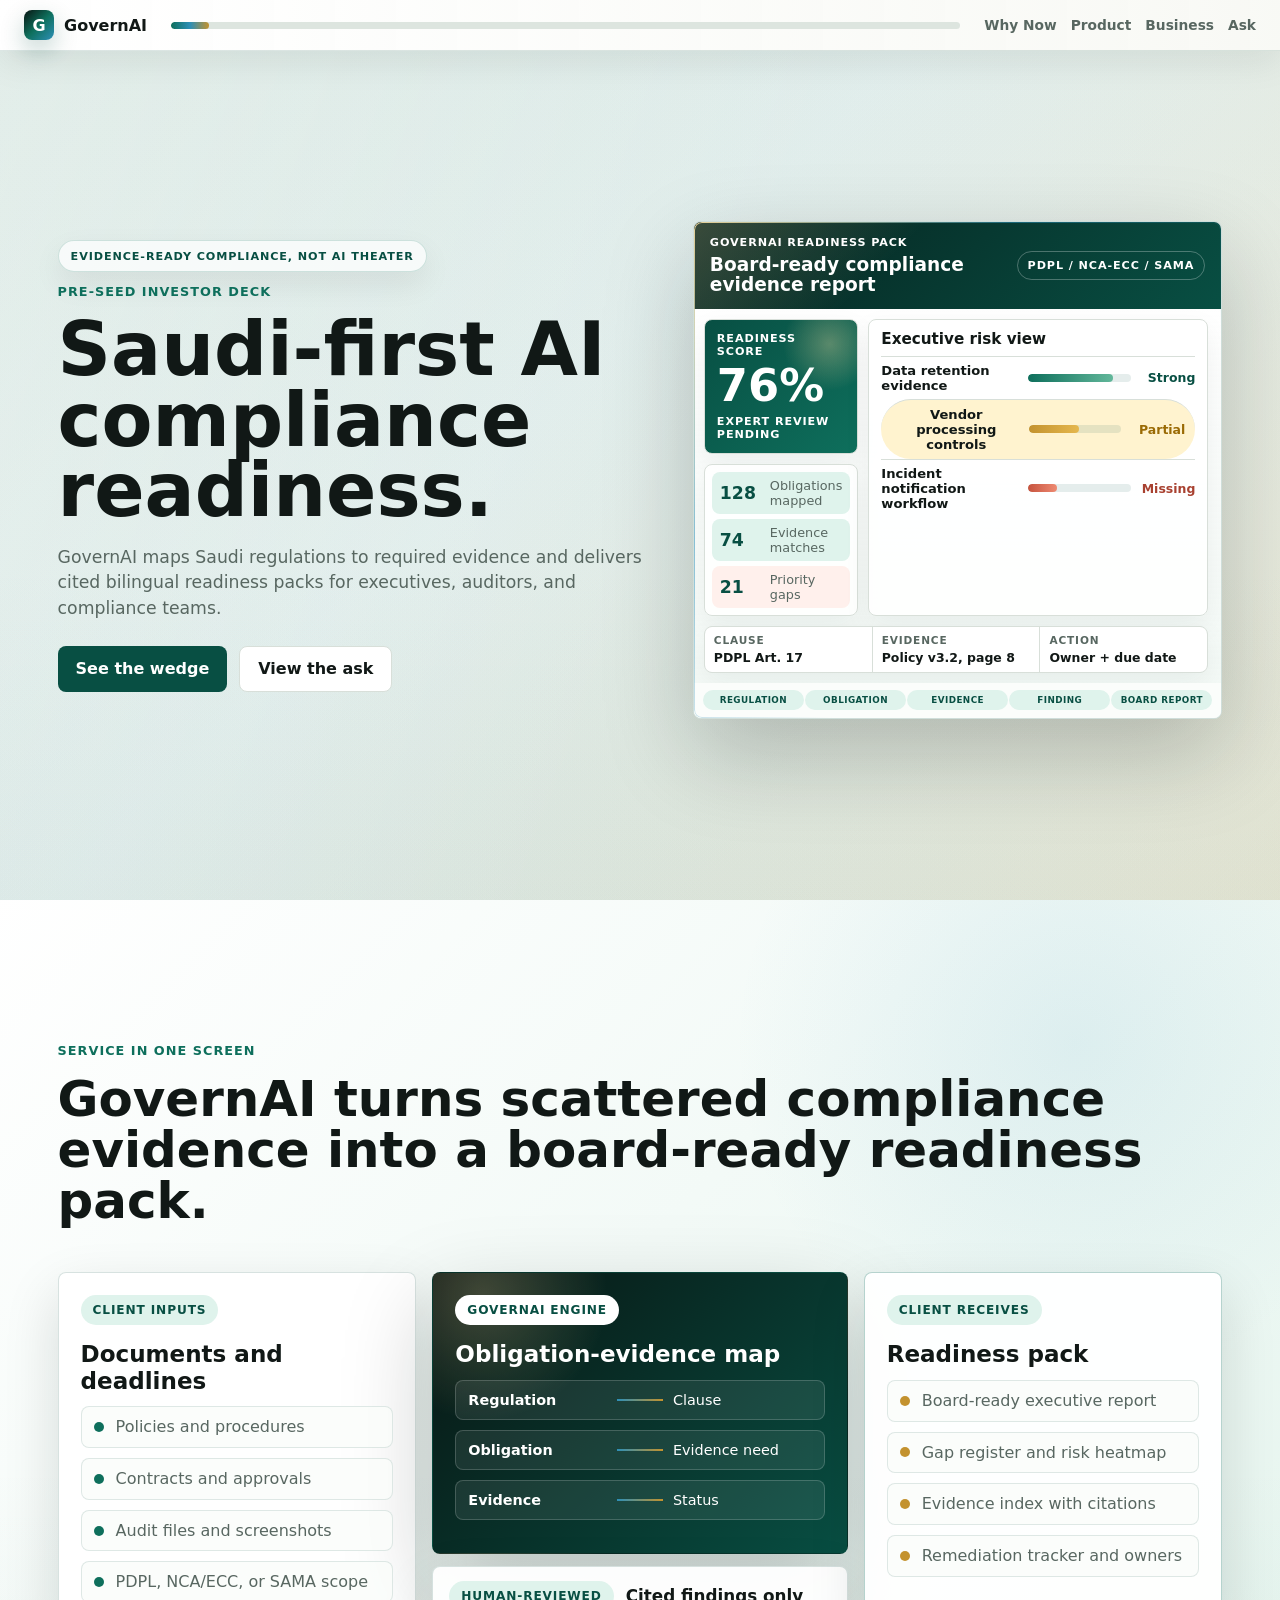
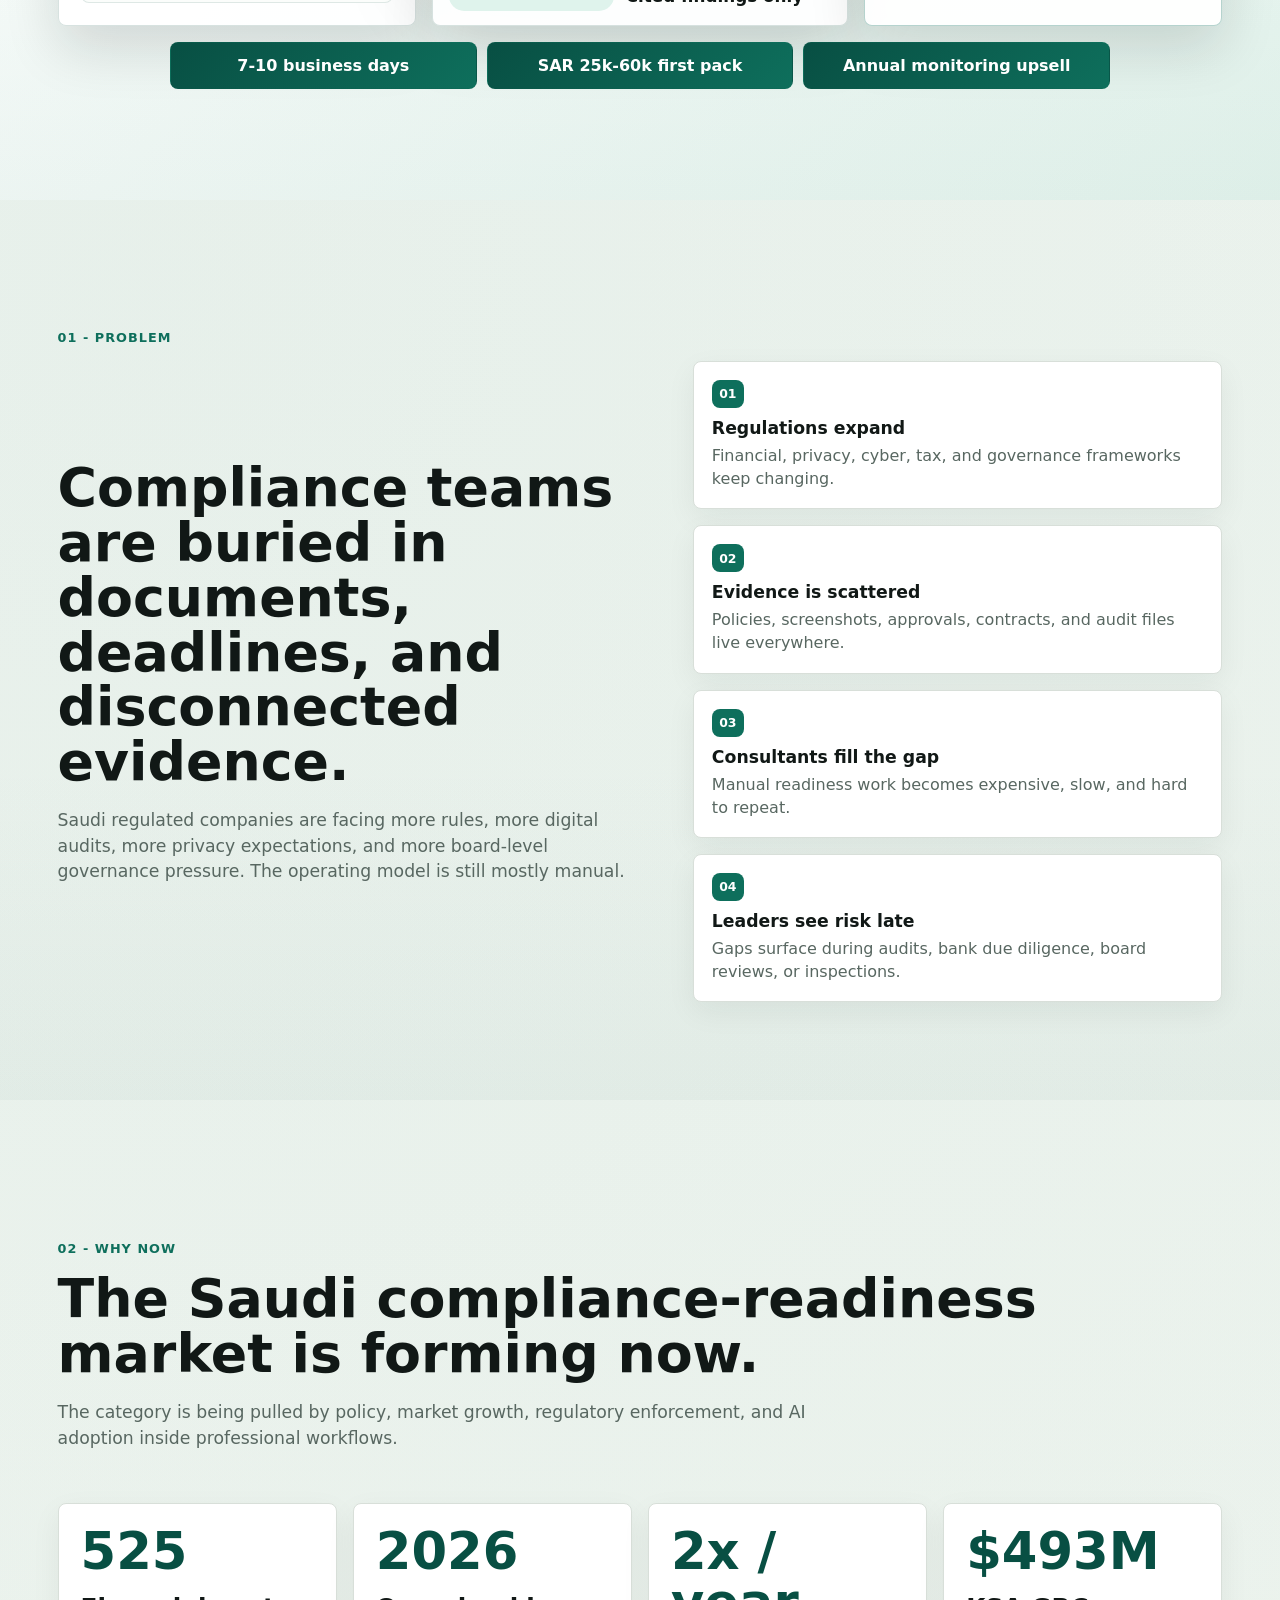
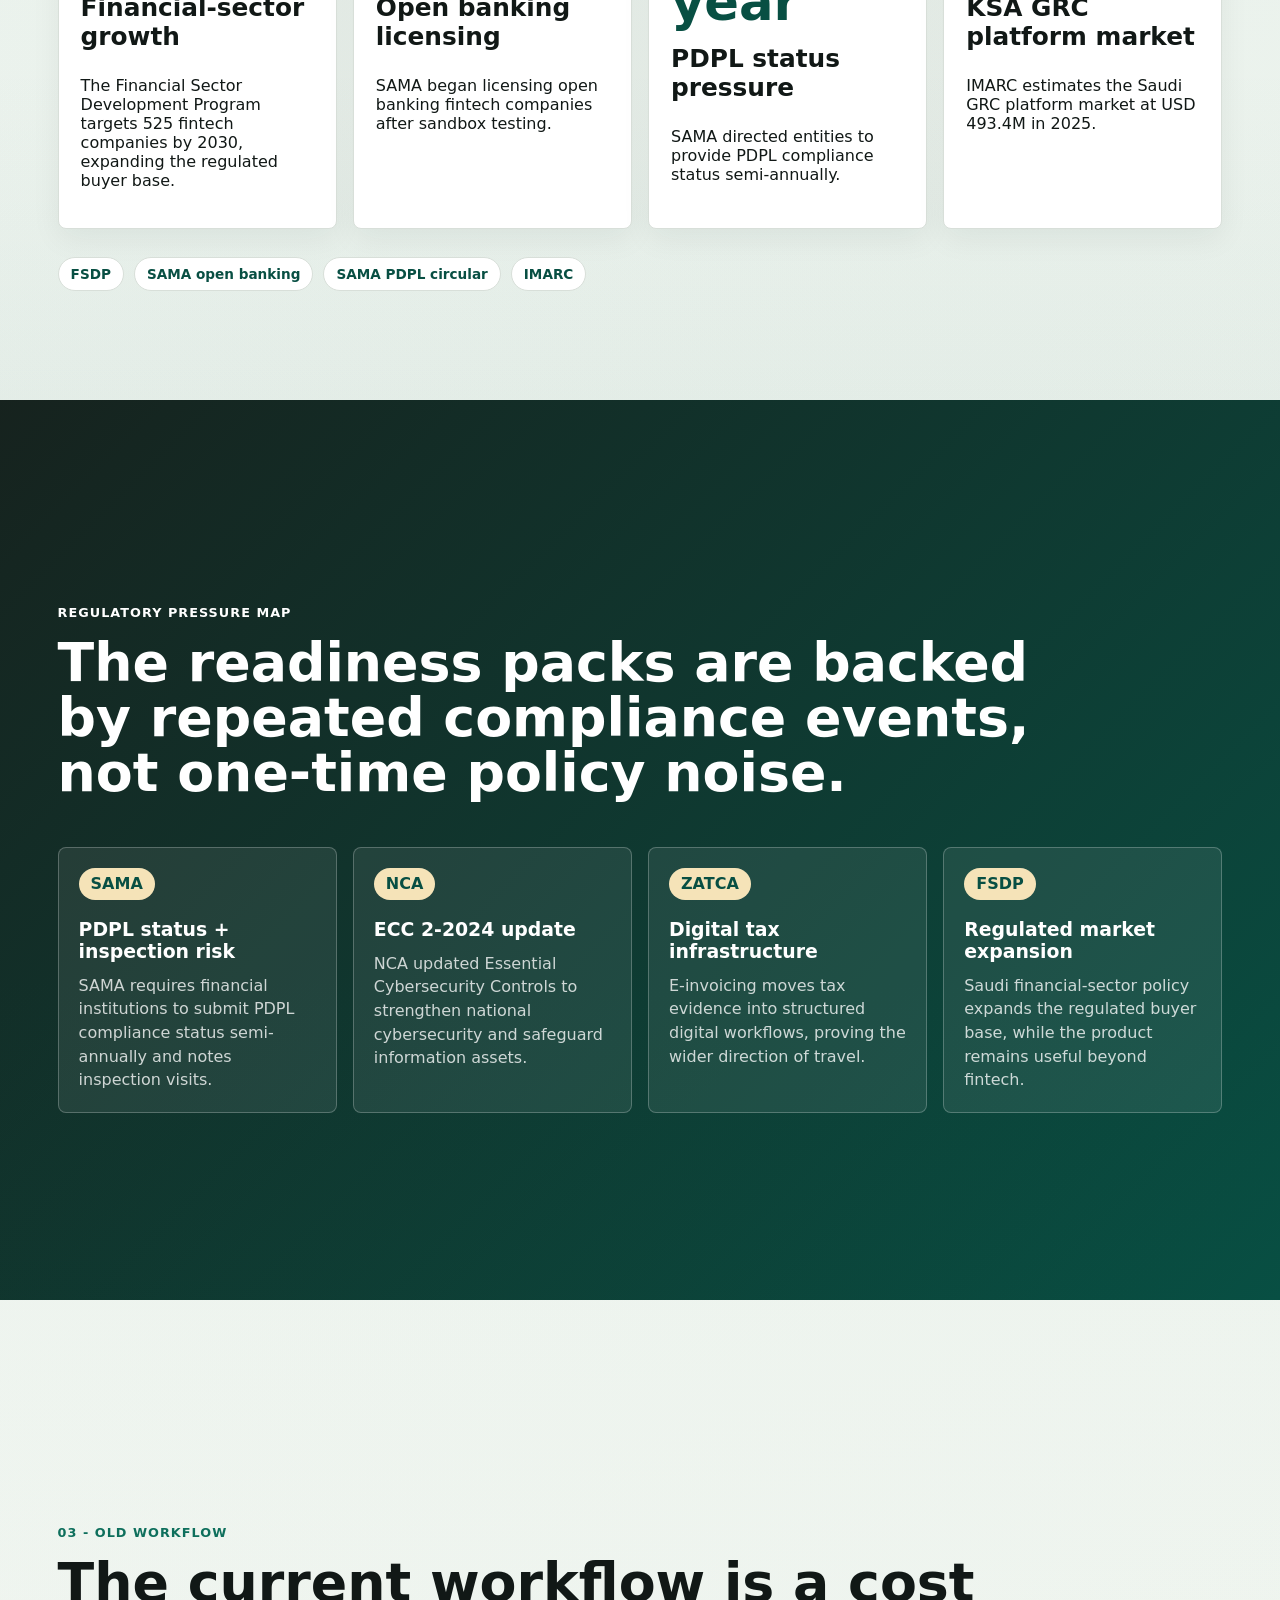
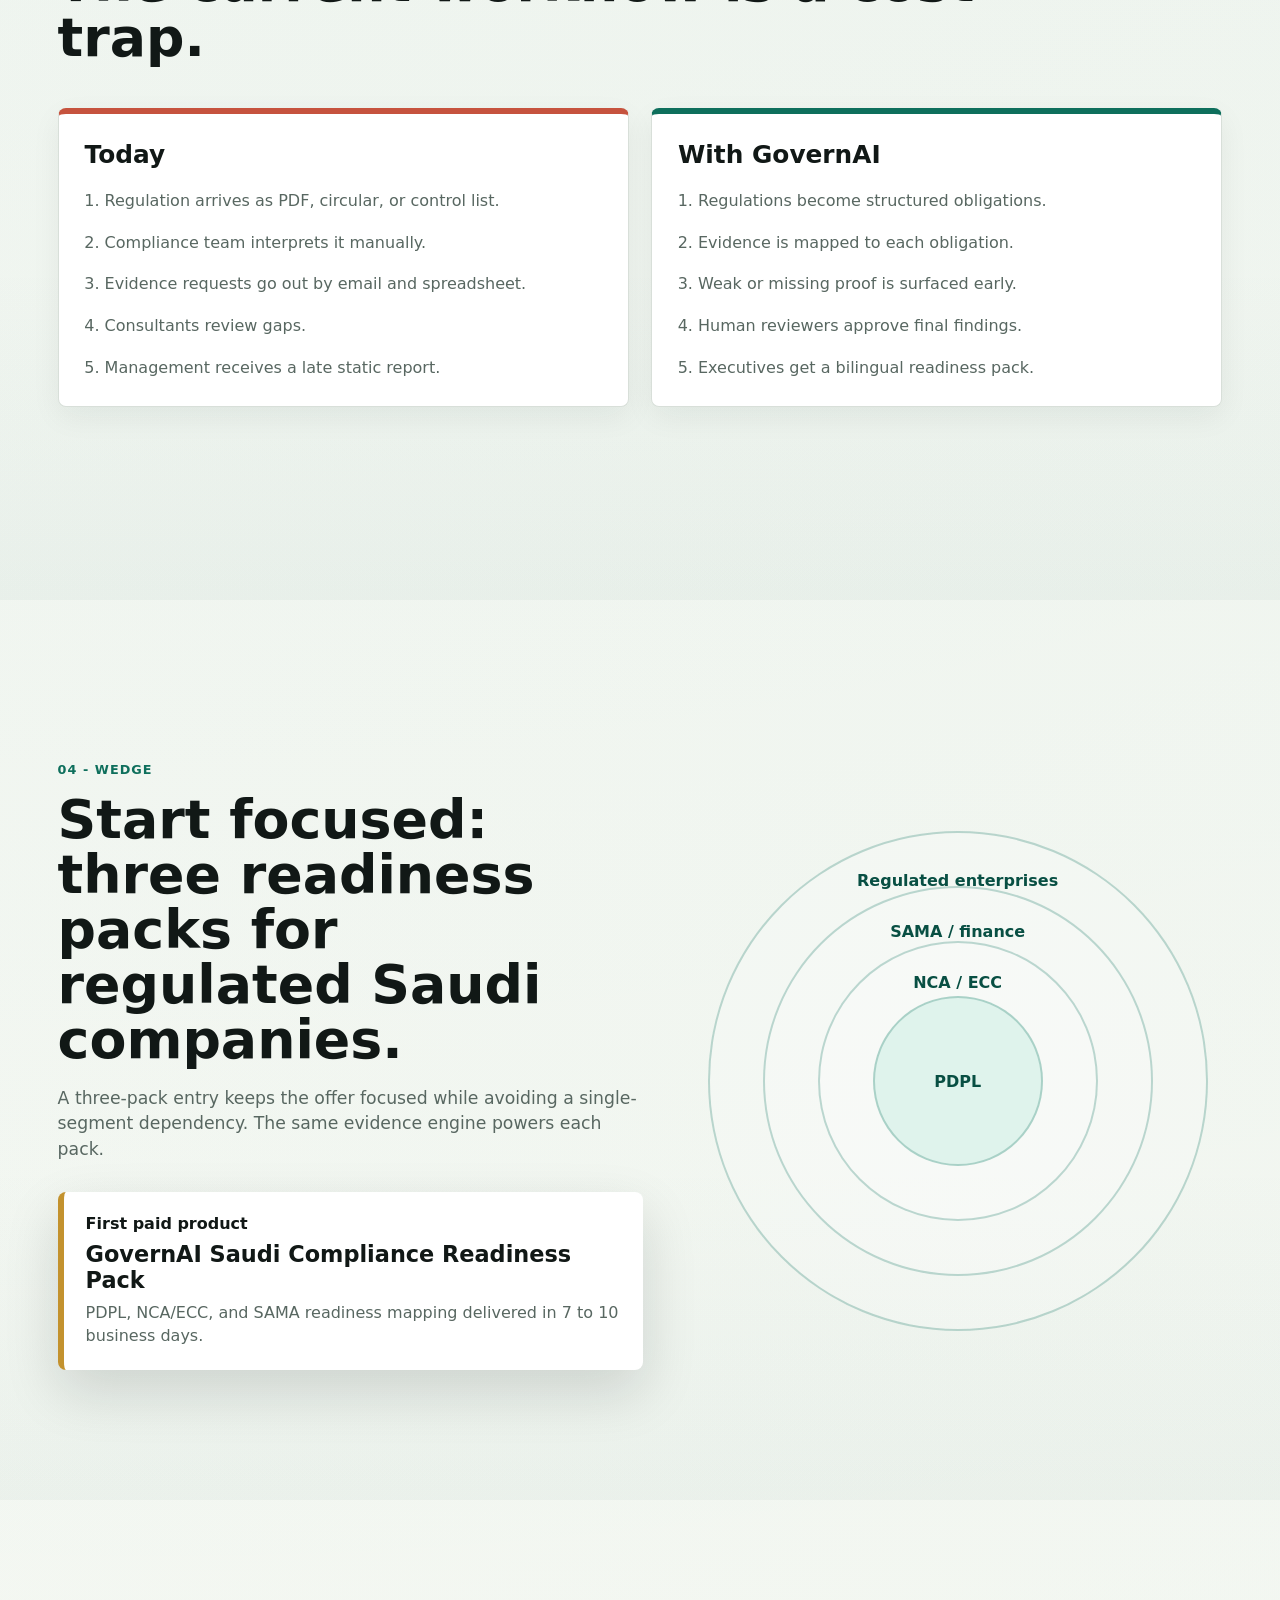
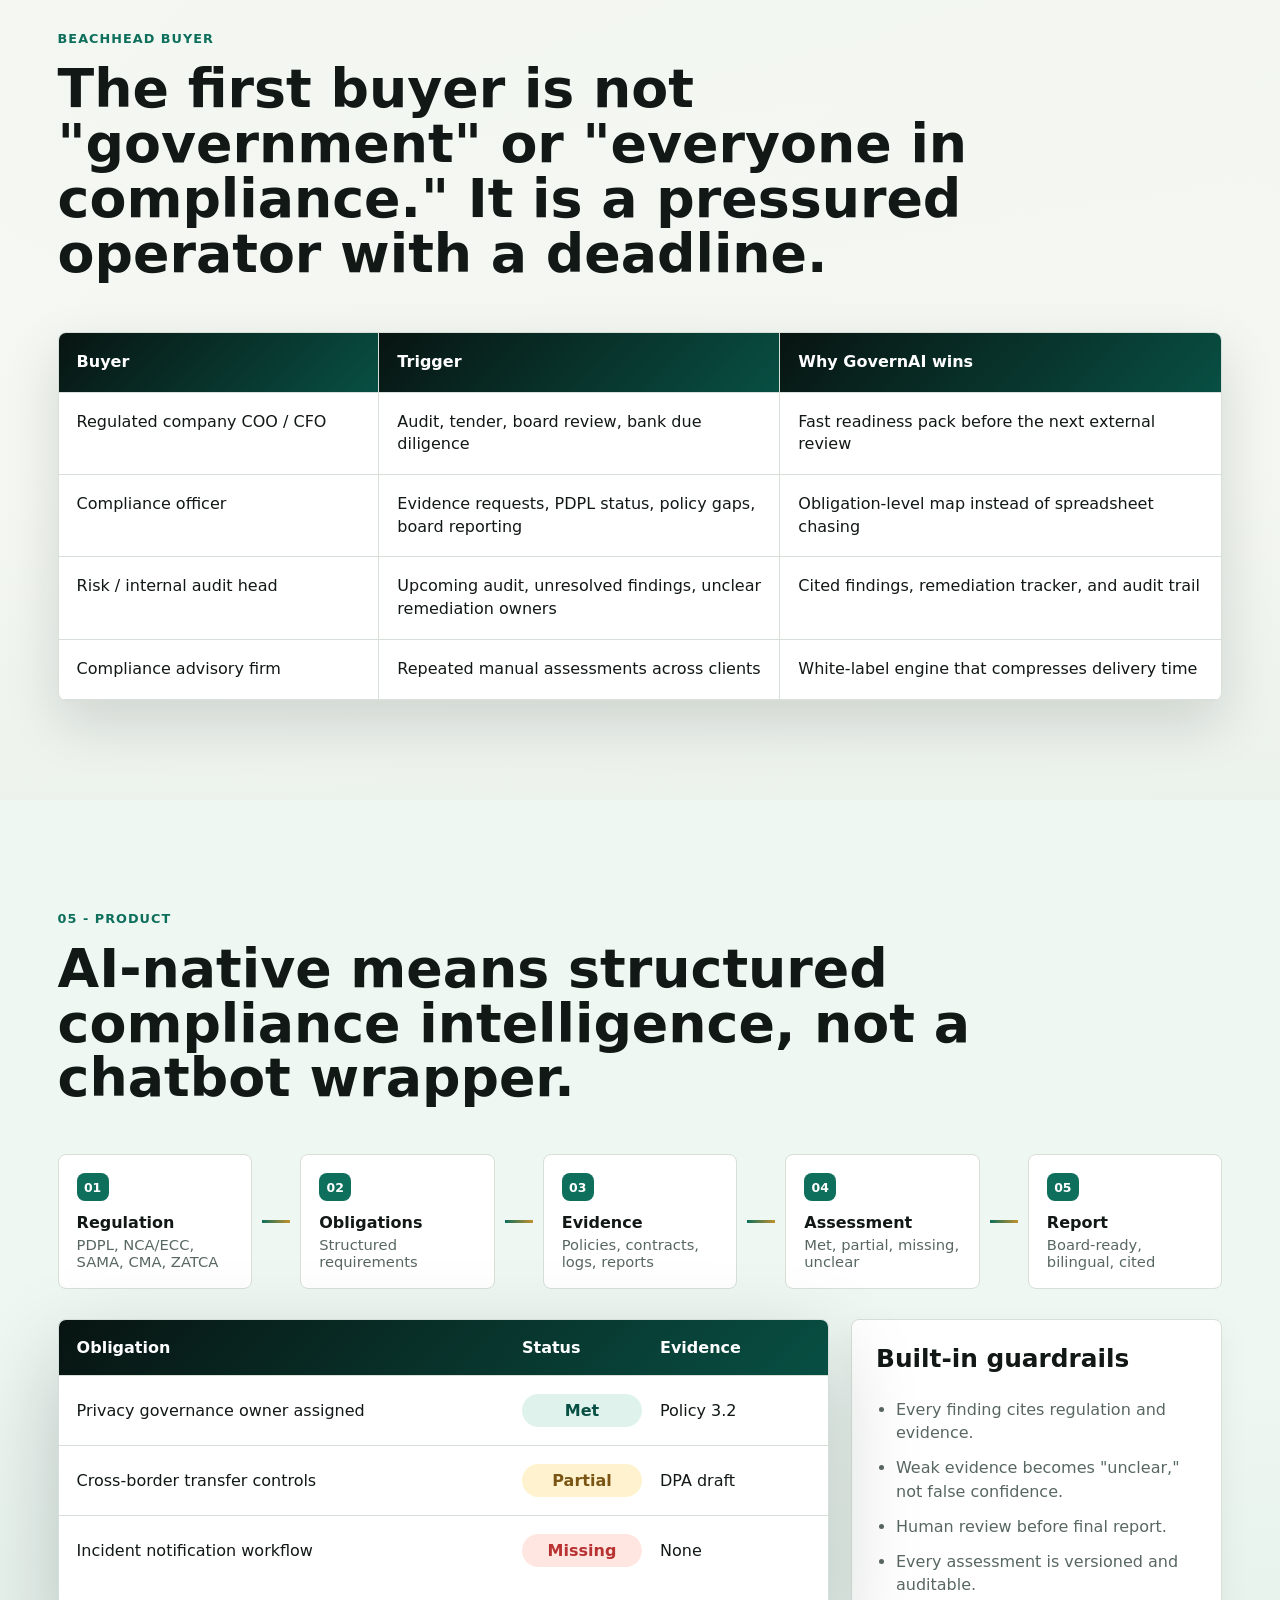
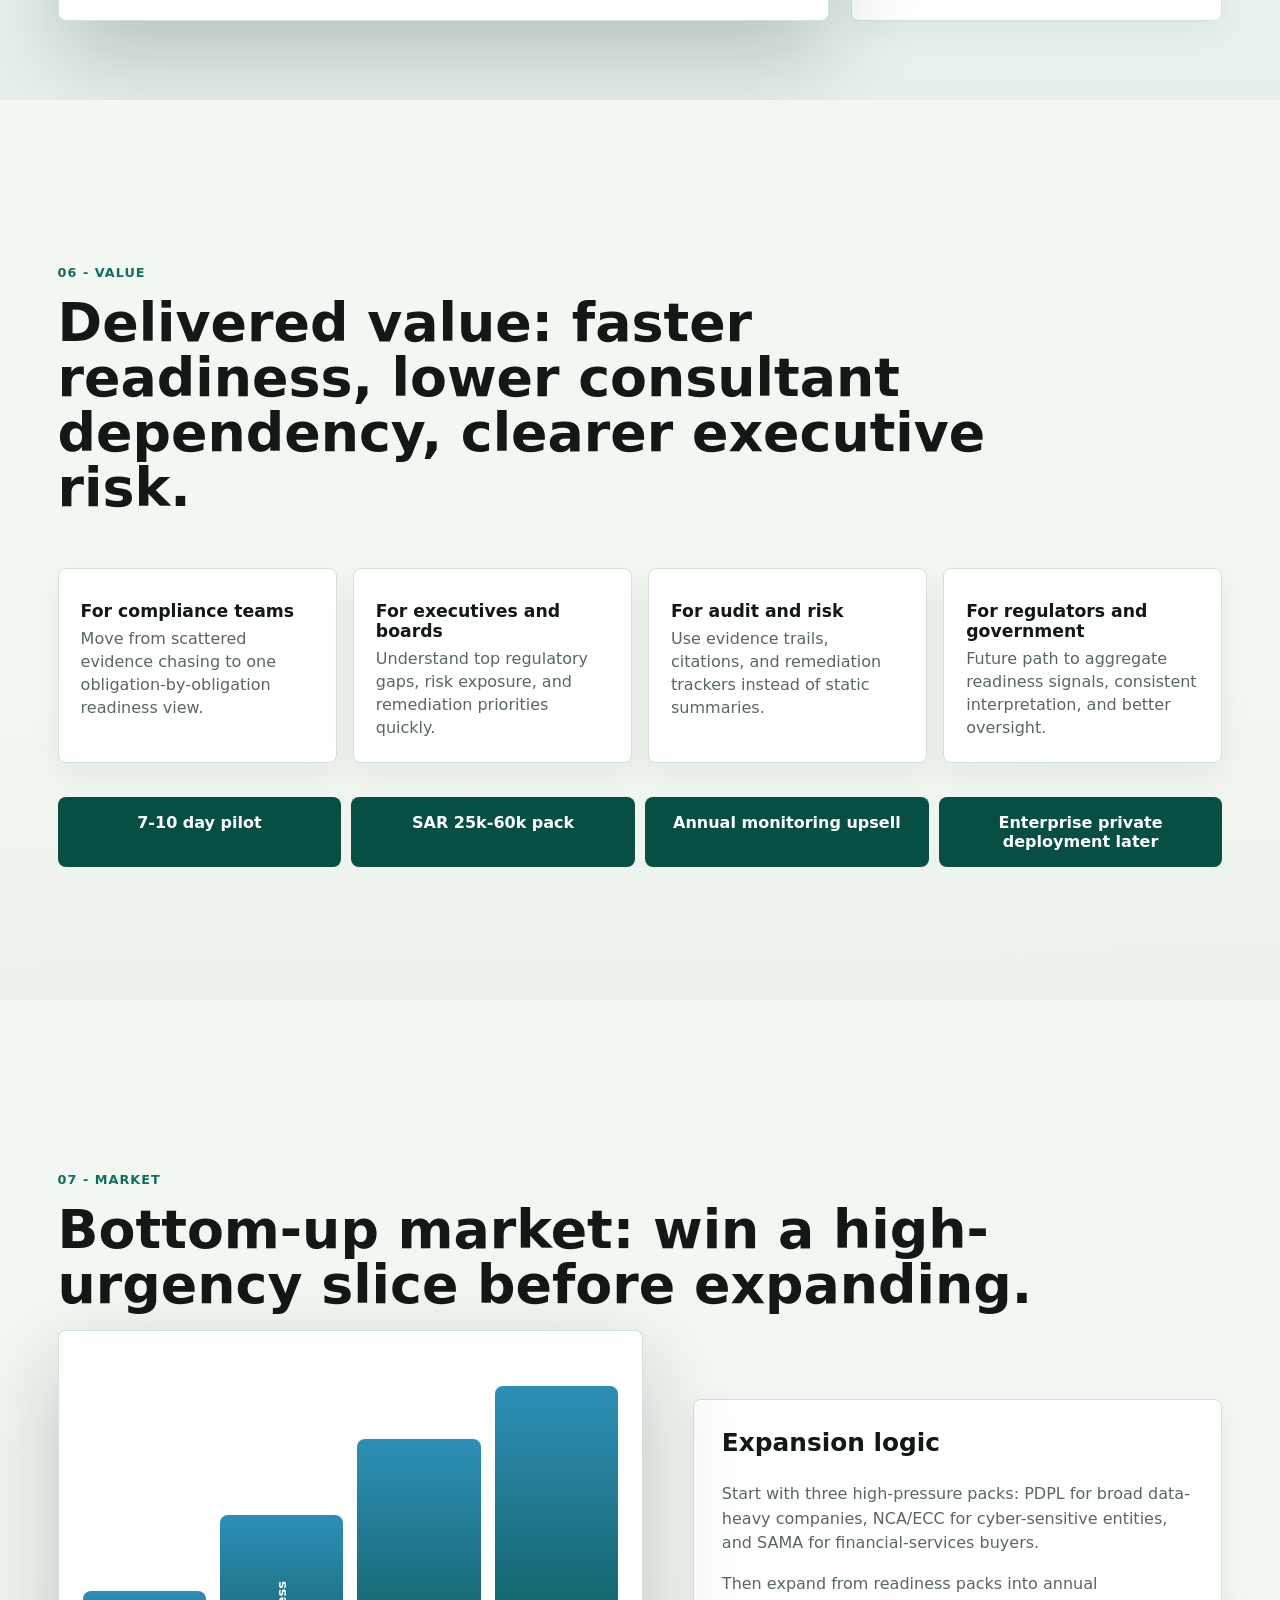
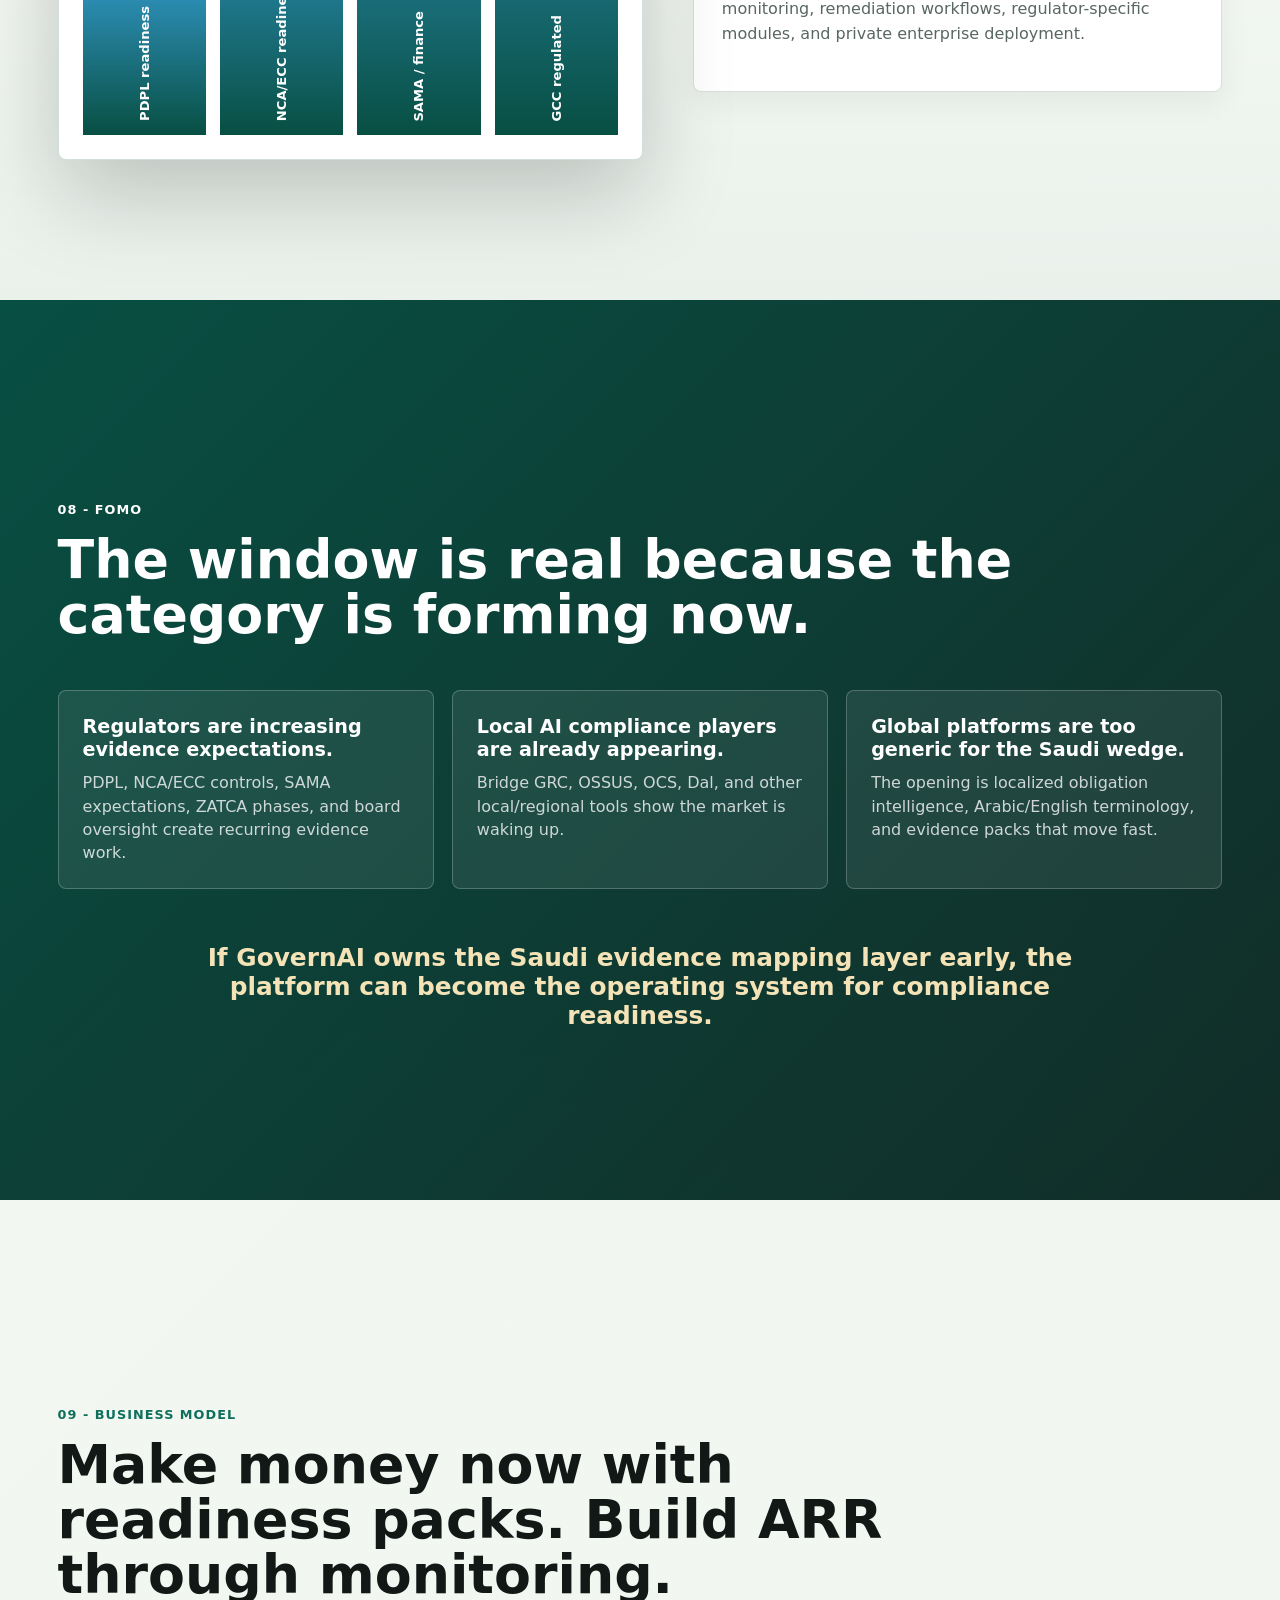
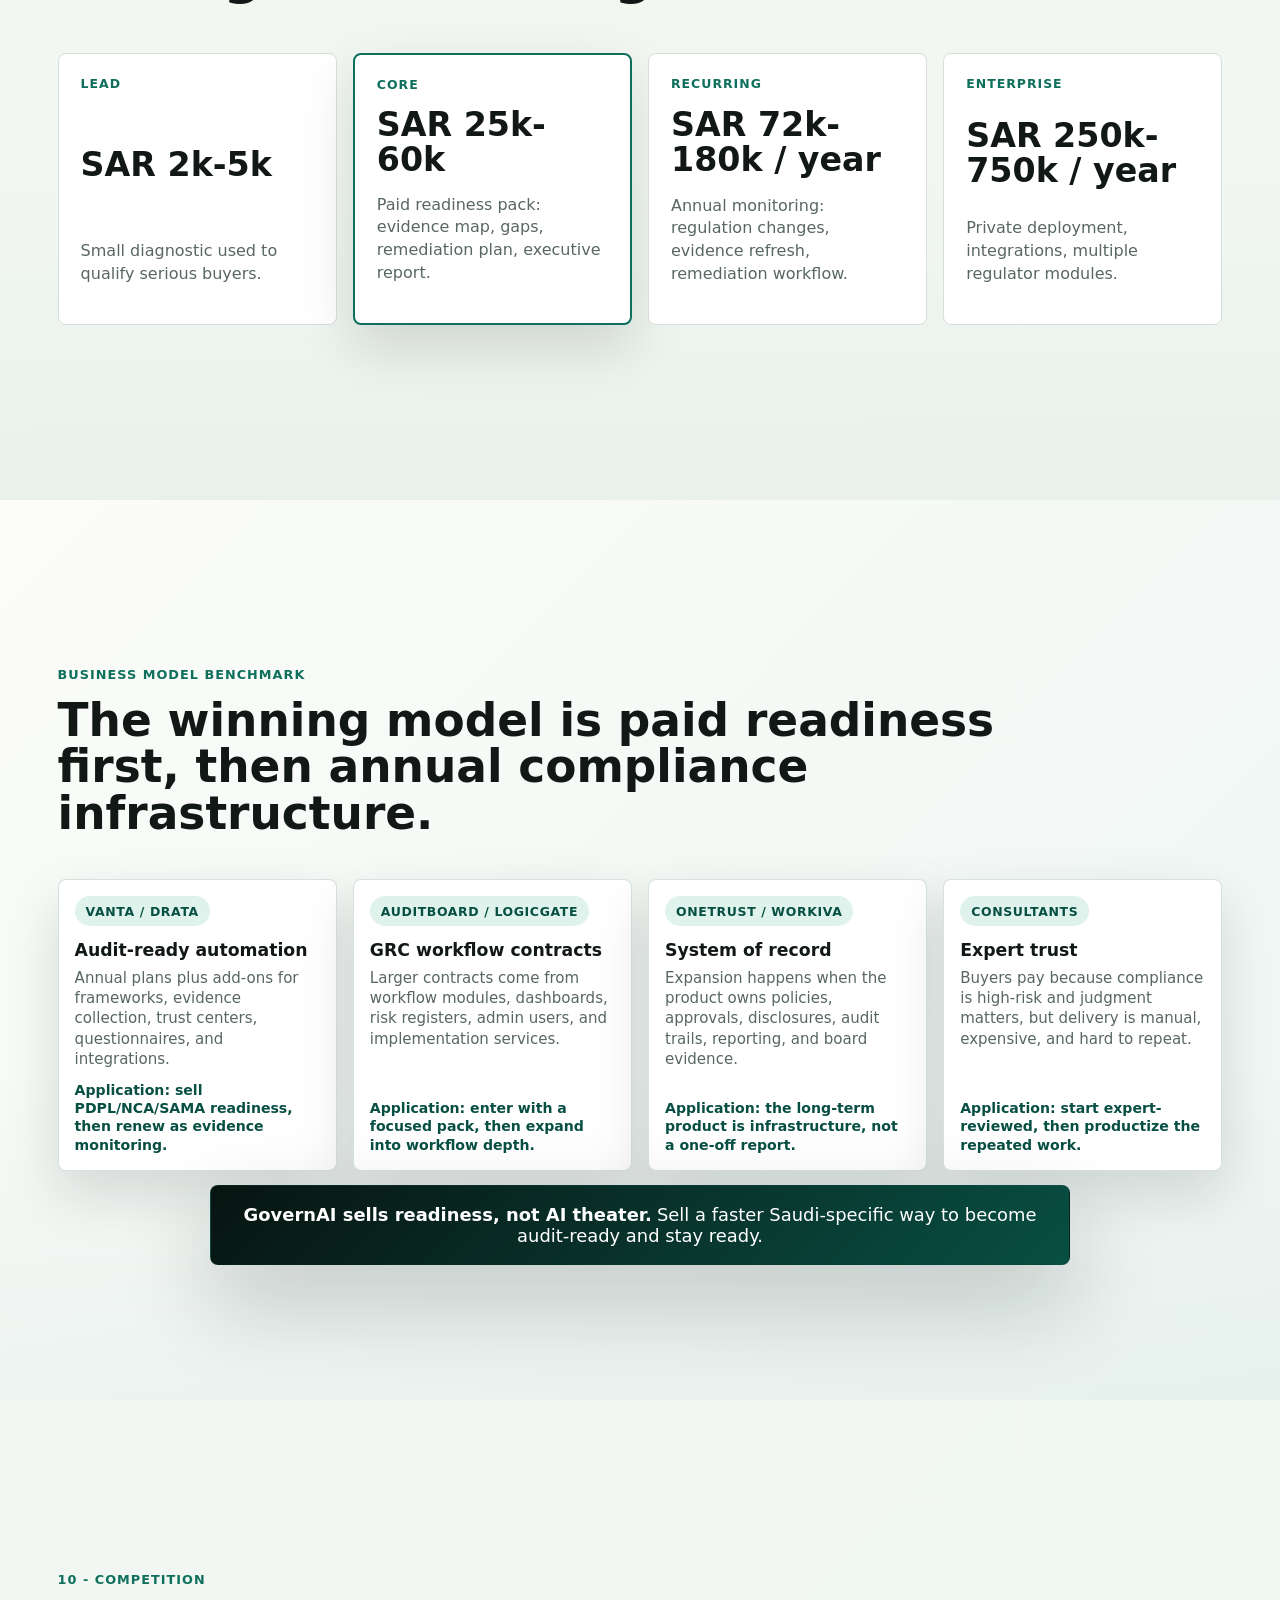
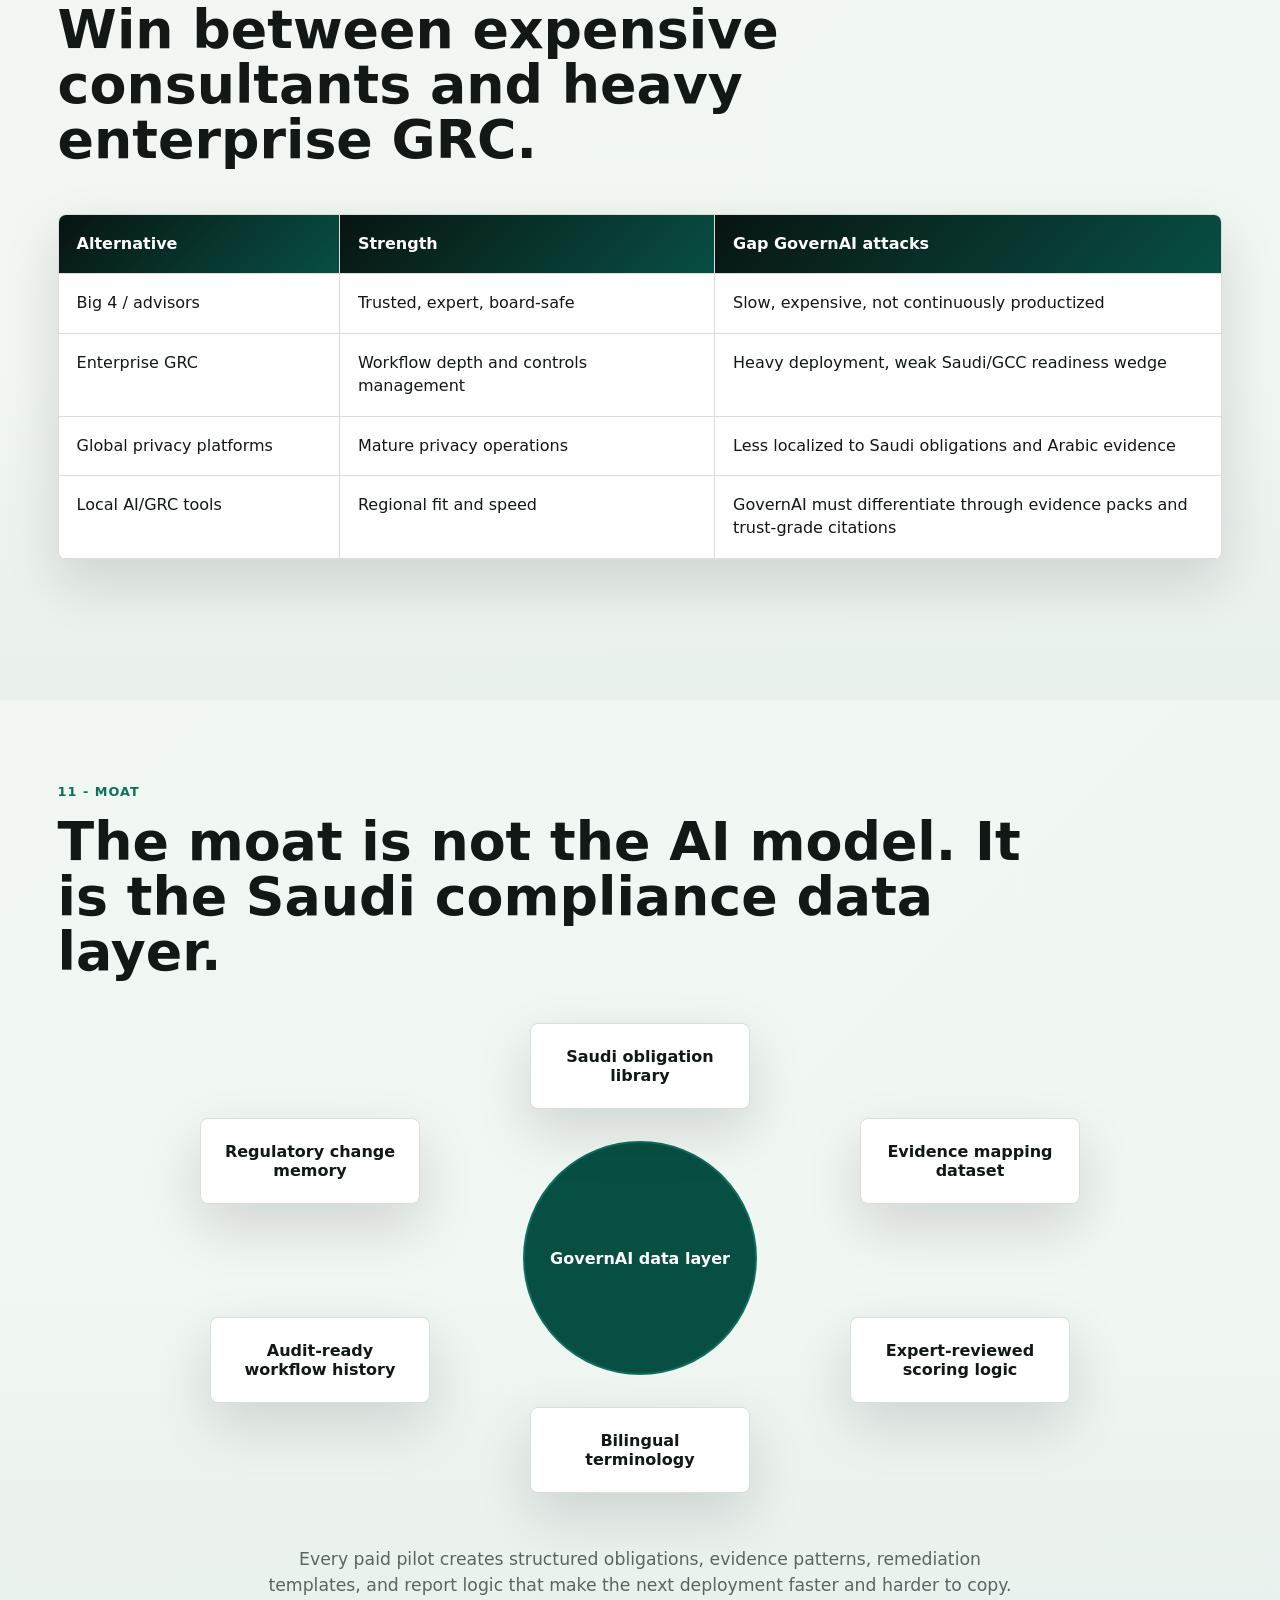
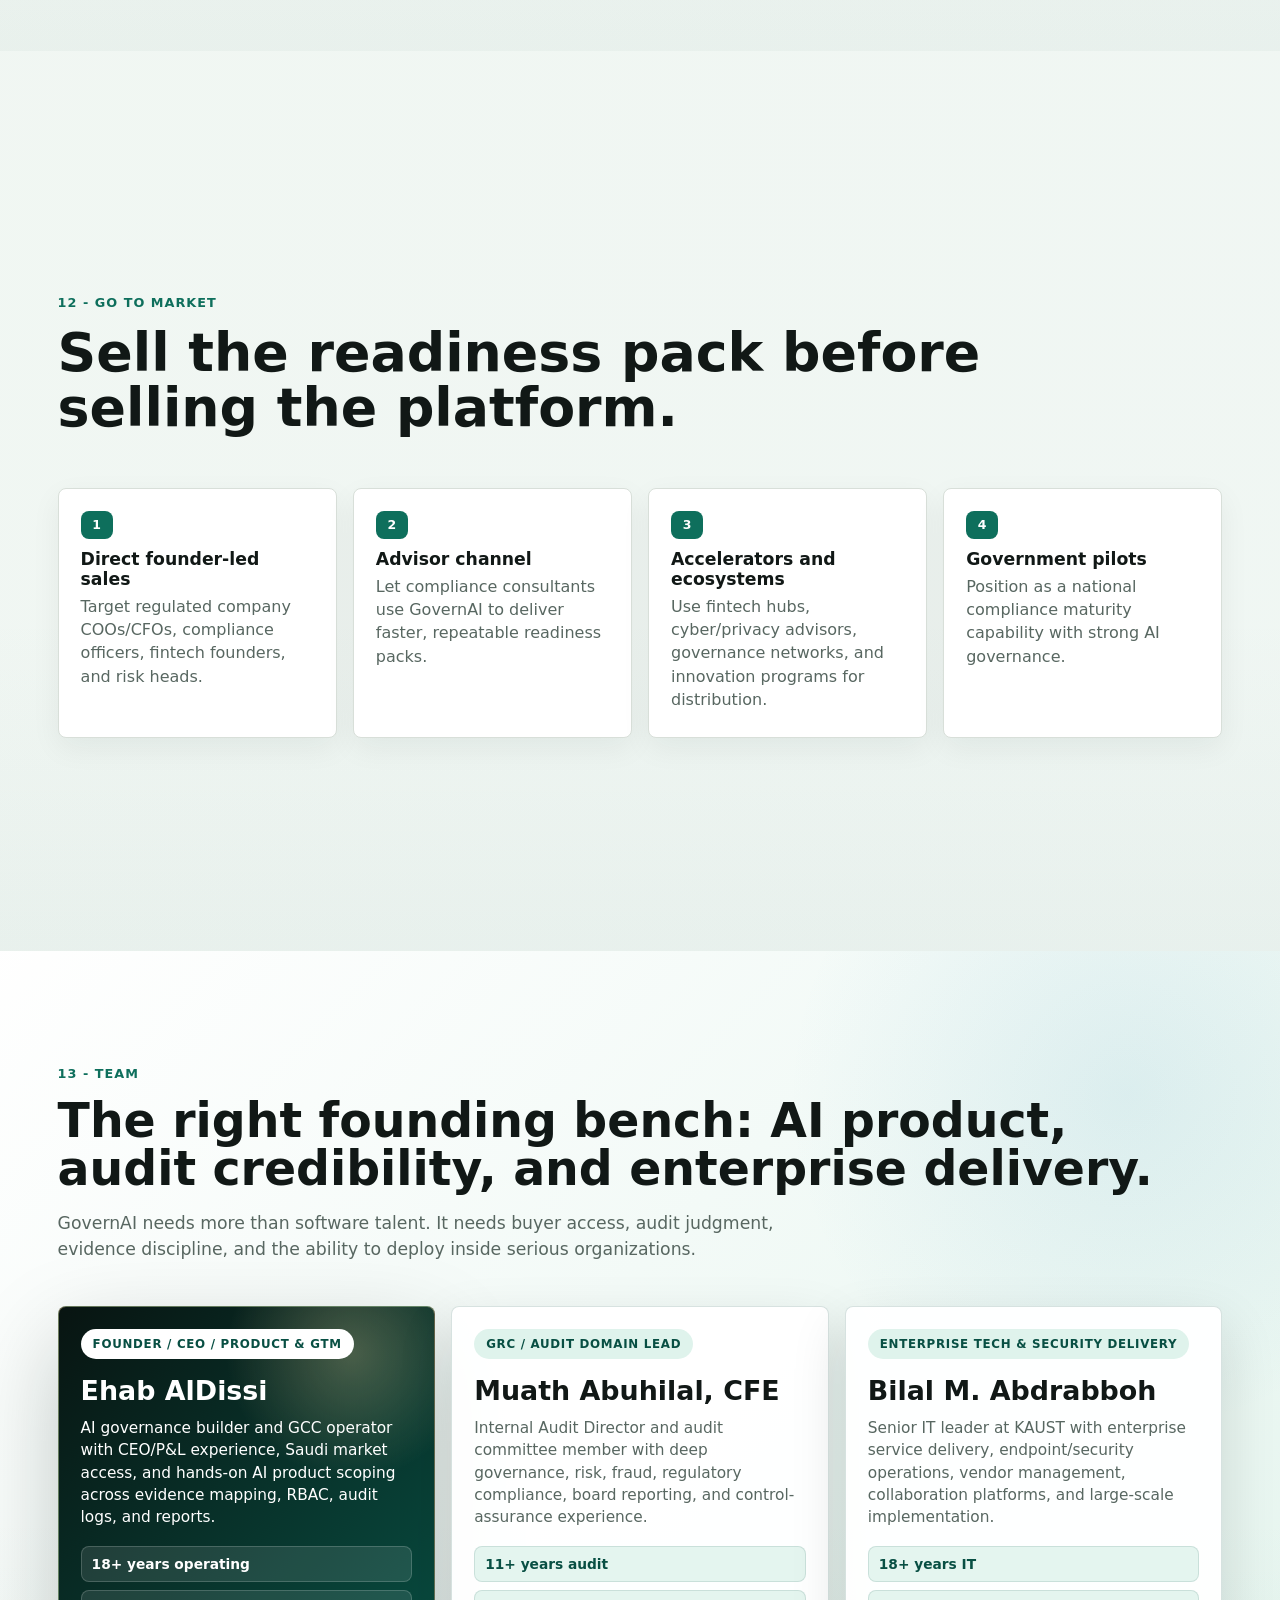
==== commit 0df9577f: "Add team slide from CVs" ====
--- a/Review/index.html
+++ b/Review/index.html
@@ -8,7 +8,7 @@
       content="GovernAI investor pitch deck: Saudi-first AI-native compliance readiness for regulated companies."
     />
     <title>GovernAI Investor Pitch Deck</title>
-    <link rel="stylesheet" href="../src/styles.css?v=compact-clarity" />
+    <link rel="stylesheet" href="../src/styles.css?v=team-roles" />
   </head>
   <body>
     <header class="deck-shell" aria-label="Deck navigation">
@@ -599,8 +599,67 @@
         </div>
       </section>
 
+      <section class="slide team-slide" id="slide-13a" data-title="Team">
+        <div class="section-kicker">13 - Team</div>
+        <h2>The right founding bench: AI product, audit credibility, and enterprise delivery.</h2>
+        <p class="slide-intro">
+          GovernAI needs more than software talent. It needs buyer access, audit judgment,
+          evidence discipline, and the ability to deploy inside serious organizations.
+        </p>
+        <div class="team-grid">
+          <article class="team-card founder-card">
+            <span class="team-role">Founder / CEO / Product & GTM</span>
+            <b>Ehab AlDissi</b>
+            <p>
+              AI governance builder and GCC operator with CEO/P&L experience, Saudi market access,
+              and hands-on AI product scoping across evidence mapping, RBAC, audit logs, and reports.
+            </p>
+            <div class="team-proof">
+              <span>18+ years operating</span>
+              <span>AI governance build</span>
+              <span>Saudi/GCC GTM</span>
+            </div>
+          </article>
+          <article class="team-card">
+            <span class="team-role">GRC / Audit Domain Lead</span>
+            <b>Muath Abuhilal, CFE</b>
+            <p>
+              Internal Audit Director and audit committee member with deep governance, risk,
+              fraud, regulatory compliance, board reporting, and control-assurance experience.
+            </p>
+            <div class="team-proof">
+              <span>11+ years audit</span>
+              <span>Audit committee</span>
+              <span>Board-grade assurance</span>
+            </div>
+          </article>
+          <article class="team-card">
+            <span class="team-role">Enterprise Tech & Security Delivery</span>
+            <b>Bilal M. Abdrabboh</b>
+            <p>
+              Senior IT leader at KAUST with enterprise service delivery, endpoint/security
+              operations, vendor management, collaboration platforms, and large-scale implementation.
+            </p>
+            <div class="team-proof">
+              <span>18+ years IT</span>
+              <span>6,000+ users</span>
+              <span>$100M+ infra</span>
+            </div>
+          </article>
+        </div>
+        <div class="team-role-map">
+          <span>Commercial owner</span>
+          <i></i>
+          <span>Audit methodology</span>
+          <i></i>
+          <span>Enterprise deployment</span>
+          <i></i>
+          <span>Funded hire: AI engineer</span>
+        </div>
+      </section>
+
       <section class="slide ask-slide" id="slide-14" data-title="Ask">
-        <div class="section-kicker">13 - Raise</div>
+        <div class="section-kicker">14 - Raise</div>
         <h2>Raising USD 250k to prove paid demand and ship the first trust-grade MVP.</h2>
         <div class="ask-layout">
           <div class="ask-card">
@@ -627,7 +686,7 @@
       </section>
 
       <section class="slide" id="slide-15" data-title="Execution">
-        <div class="section-kicker">14 - Execution plan</div>
+        <div class="section-kicker">15 - Execution plan</div>
         <h2>Next 90 days: sell, deliver, productize.</h2>
         <div class="timeline">
           <div>
@@ -649,7 +708,7 @@
       </section>
 
       <section class="slide sources" id="slide-16" data-title="Sources">
-        <div class="section-kicker">15 - Research basis</div>
+        <div class="section-kicker">16 - Research basis</div>
         <h2>Research basis for timing, market, and business model.</h2>
         <p class="slide-intro">
           The opportunity is grounded in Saudi regulatory signals, GRC/RegTech market indicators,
@@ -688,7 +747,7 @@
 
     <div class="slide-controls" aria-label="Deck controls">
       <button id="prevSlide" type="button" aria-label="Previous slide">&lt;</button>
-      <span id="slideCounter">1 / 20</span>
+      <span id="slideCounter">1 / 21</span>
       <button id="nextSlide" type="button" aria-label="Next slide">&gt;</button>
     </div>
 
--- a/src/styles.css
+++ b/src/styles.css
@@ -1744,7 +1744,8 @@
 
 body[data-active-slide="1"] .slide-controls,
 body[data-active-slide="2"] .slide-controls,
-body[data-active-slide="20"] .slide-controls {
+body[data-active-slide="18"] .slide-controls,
+body[data-active-slide="21"] .slide-controls {
   display: none;
 }
 
@@ -1903,6 +1904,7 @@
 .fomo-board div,
 .pricing-ladder div,
 .timeline div,
+.team-card,
 .capital-grid article {
   transition:
     transform 220ms ease,
@@ -1922,6 +1924,7 @@
 .workflow:hover,
 .pricing-ladder div:hover,
 .timeline div:hover,
+.team-card:hover,
 .capital-grid article:hover {
   transform: translateY(-4px);
   border-color: rgba(14, 111, 92, 0.3);
@@ -2051,6 +2054,134 @@
 
 .premium-panel li {
   color: rgba(255, 255, 255, 0.78);
+}
+
+.team-slide {
+  background:
+    radial-gradient(circle at 88% 16%, rgba(45, 143, 183, 0.1), transparent 25%),
+    linear-gradient(135deg, rgba(255, 255, 255, 0.96), rgba(223, 243, 236, 0.8)),
+    var(--paper);
+}
+
+.team-slide h2 {
+  max-width: 1120px;
+  font-size: clamp(2rem, 3.7vw, 3.45rem);
+}
+
+.team-grid {
+  width: min(1180px, 100%);
+  display: grid;
+  grid-template-columns: repeat(3, minmax(0, 1fr));
+  gap: 16px;
+  margin: 26px auto 16px;
+}
+
+.team-card {
+  min-height: 330px;
+  display: flex;
+  flex-direction: column;
+  border: 1px solid rgba(8, 79, 67, 0.16);
+  border-radius: 8px;
+  padding: 22px;
+  background: rgba(255, 255, 255, 0.94);
+  box-shadow: var(--shadow);
+}
+
+.team-card.founder-card {
+  color: white;
+  border-color: rgba(241, 217, 159, 0.4);
+  background:
+    radial-gradient(circle at 78% 12%, rgba(241, 217, 159, 0.28), transparent 28%),
+    linear-gradient(135deg, var(--night), var(--green-dark));
+  box-shadow: var(--deep-shadow);
+}
+
+.team-role {
+  display: inline-flex;
+  align-self: flex-start;
+  min-height: 30px;
+  align-items: center;
+  border-radius: 999px;
+  padding: 0 12px;
+  color: var(--green-dark);
+  background: var(--mint);
+  font-size: 0.74rem;
+  font-weight: 900;
+  letter-spacing: 0.06em;
+  text-transform: uppercase;
+}
+
+.founder-card .team-role {
+  color: var(--green-dark);
+  background: white;
+}
+
+.team-card b {
+  display: block;
+  margin: 18px 0 12px;
+  font-size: clamp(1.45rem, 2.1vw, 1.95rem);
+  line-height: 1.05;
+}
+
+.team-card p {
+  margin: 0;
+  color: var(--muted);
+  font-size: 0.96rem;
+  line-height: 1.45;
+}
+
+.founder-card p,
+.founder-card b {
+  color: white;
+}
+
+.team-proof {
+  display: grid;
+  gap: 8px;
+  margin-top: auto;
+  padding-top: 18px;
+}
+
+.team-proof span {
+  border: 1px solid rgba(8, 79, 67, 0.12);
+  border-radius: 8px;
+  padding: 9px 10px;
+  color: var(--green-dark);
+  background: rgba(223, 243, 236, 0.82);
+  font-size: 0.86rem;
+  font-weight: 850;
+}
+
+.founder-card .team-proof span {
+  border-color: rgba(255, 255, 255, 0.18);
+  color: white;
+  background: rgba(255, 255, 255, 0.1);
+}
+
+.team-role-map {
+  width: min(1040px, 100%);
+  display: grid;
+  grid-template-columns: minmax(0, 1fr) 28px minmax(0, 1fr) 28px minmax(0, 1fr) 28px minmax(0, 1.25fr);
+  align-items: center;
+  gap: 10px;
+  margin: 0 auto;
+}
+
+.team-role-map span {
+  border: 1px solid rgba(14, 111, 92, 0.16);
+  border-radius: 8px;
+  padding: 12px 14px;
+  color: var(--green-dark);
+  background: white;
+  box-shadow: 0 12px 28px rgba(8, 20, 17, 0.07);
+  font-size: 0.88rem;
+  font-weight: 850;
+  text-align: center;
+}
+
+.team-role-map i {
+  height: 3px;
+  background: linear-gradient(90deg, var(--green), var(--gold));
 }
 
 .capital-plan {
@@ -2254,6 +2385,30 @@
     gap: 12px;
     margin-top: 22px;
   }
+
+  .team-grid {
+    gap: 12px;
+    margin-top: 20px;
+  }
+
+  .team-card {
+    min-height: 292px;
+    padding: 18px;
+  }
+
+  .team-card p {
+    font-size: 0.9rem;
+    line-height: 1.38;
+  }
+
+  .team-proof span {
+    padding: 7px 9px;
+  }
+
+  .team-role-map span {
+    padding: 10px 12px;
+    font-size: 0.82rem;
+  }
 }
 
 @media (max-width: 980px) {
@@ -2297,16 +2452,27 @@
   .roi-strip,
   .investor-grid,
   .pressure-map,
-  .proof-grid,
-  .capital-grid,
-  .ask-metrics,
-  .premium-panel ul,
-  .source-board {
+    .proof-grid,
+    .capital-grid,
+    .team-grid,
+    .ask-metrics,
+    .premium-panel ul,
+    .source-board {
     grid-template-columns: repeat(2, minmax(0, 1fr));
   }
 
   .pipeline {
     grid-template-columns: 1fr;
+  }
+
+  .team-role-map {
+    grid-template-columns: 1fr;
+  }
+
+  .team-role-map i {
+    width: 3px;
+    height: 20px;
+    justify-self: center;
   }
 
   .pipeline i {
@@ -2383,11 +2549,12 @@
   .roi-strip,
   .investor-grid,
   .pressure-map,
-  .proof-grid,
-  .capital-grid,
-  .ask-metrics,
-  .premium-panel ul,
-  .source-board {
+    .proof-grid,
+    .capital-grid,
+    .team-grid,
+    .ask-metrics,
+    .premium-panel ul,
+    .source-board {
     grid-template-columns: 1fr;
   }
 
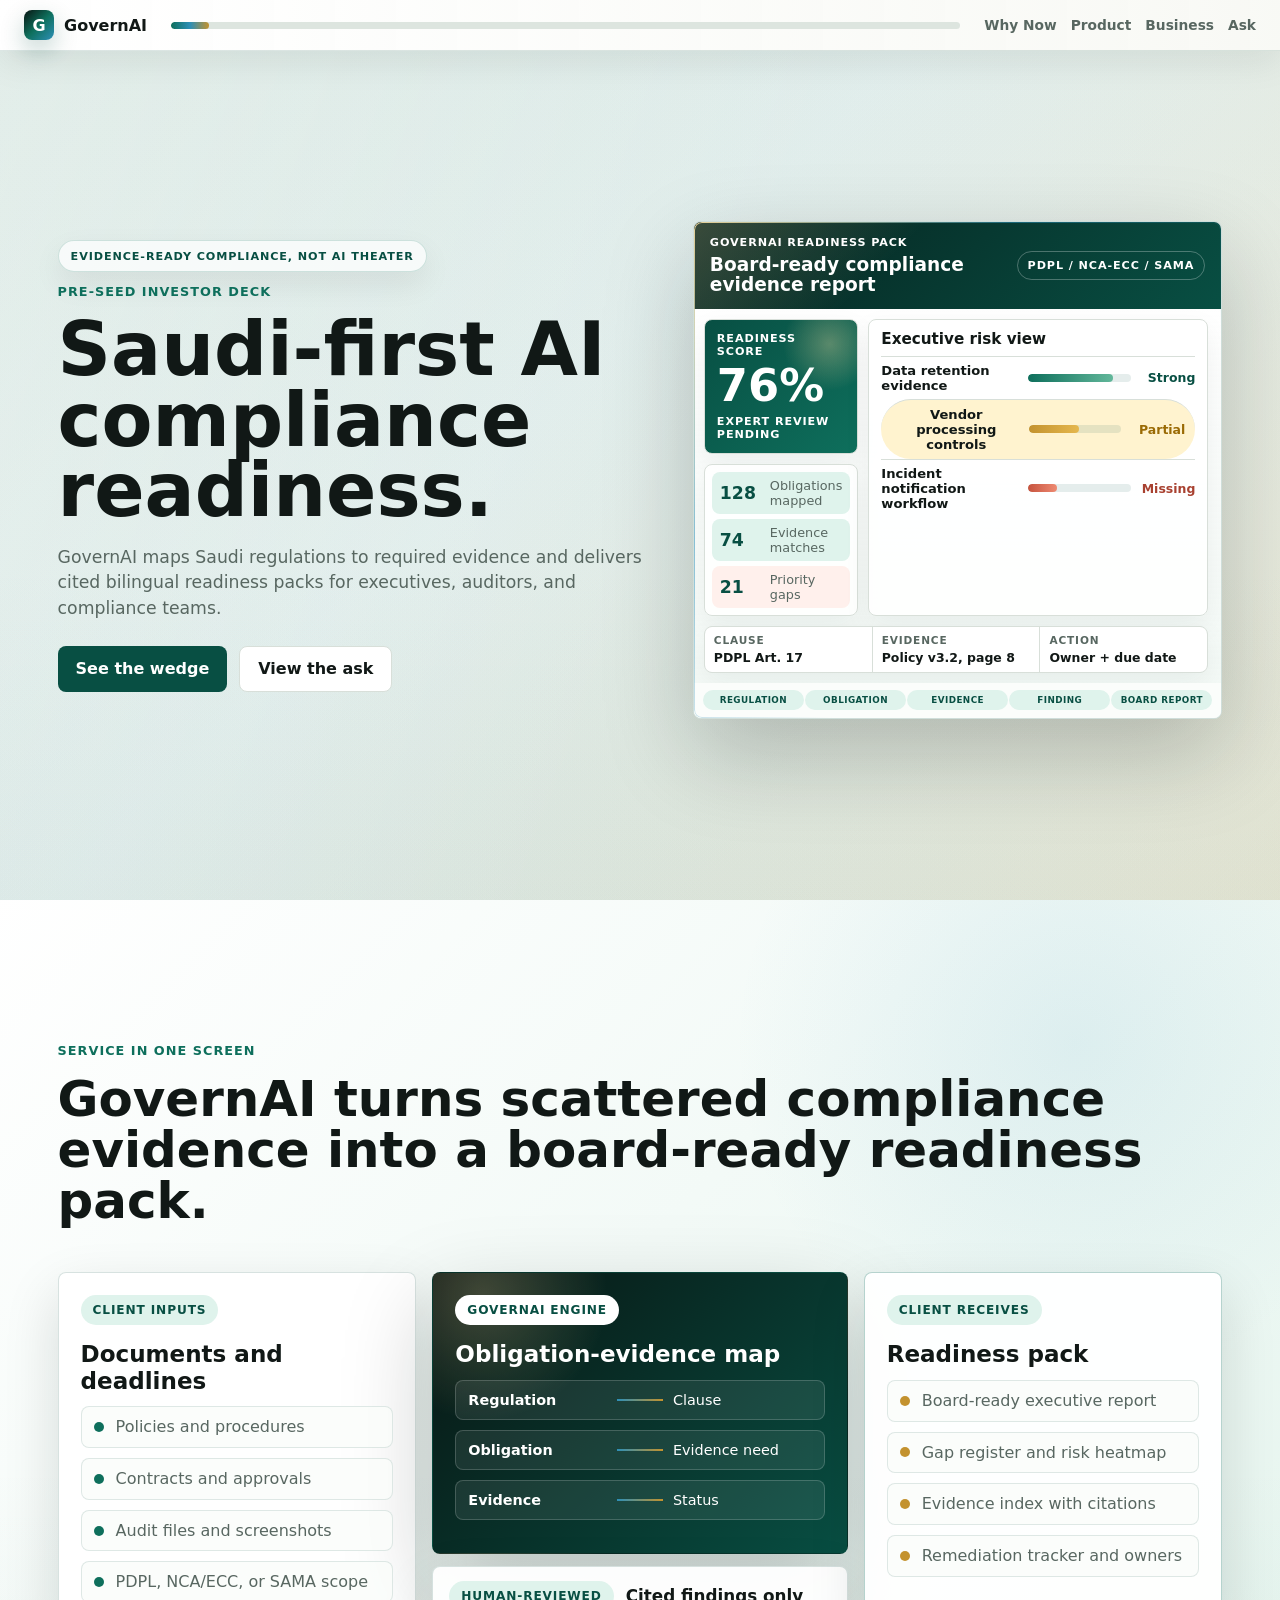
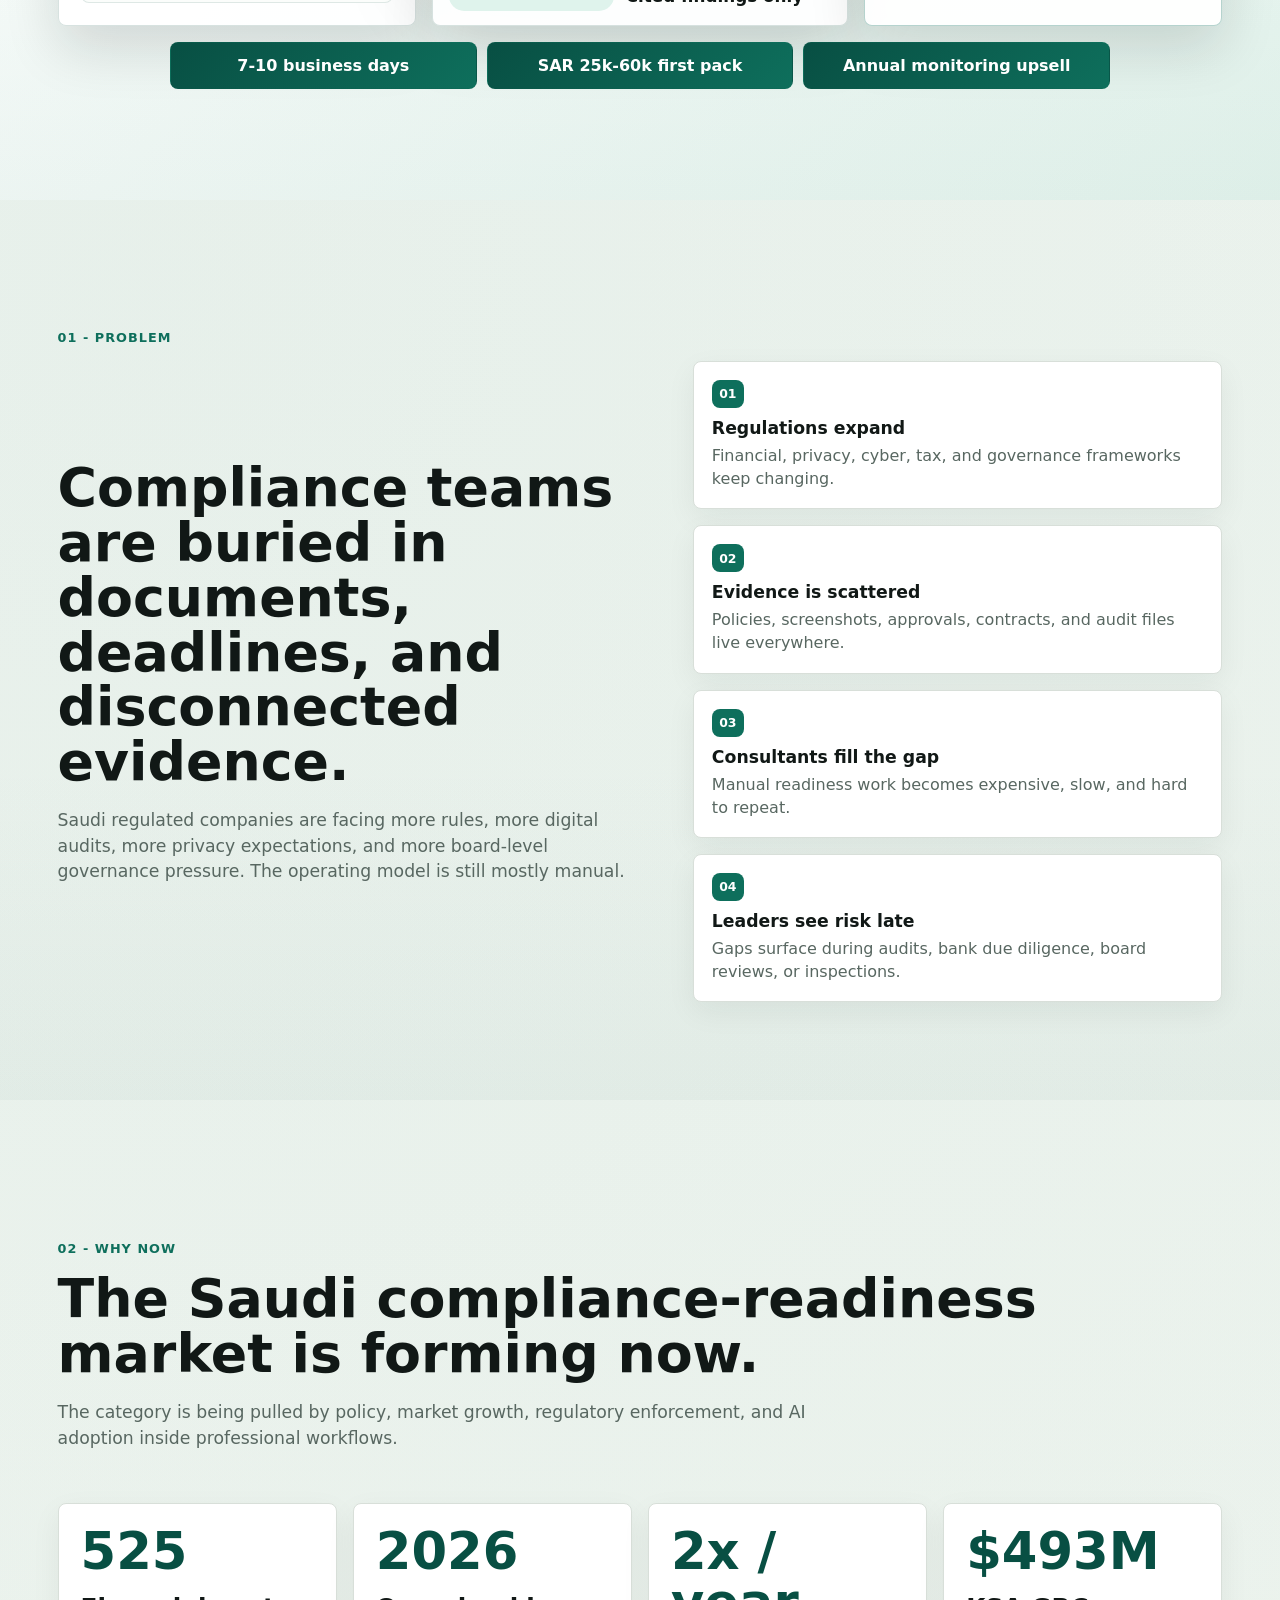
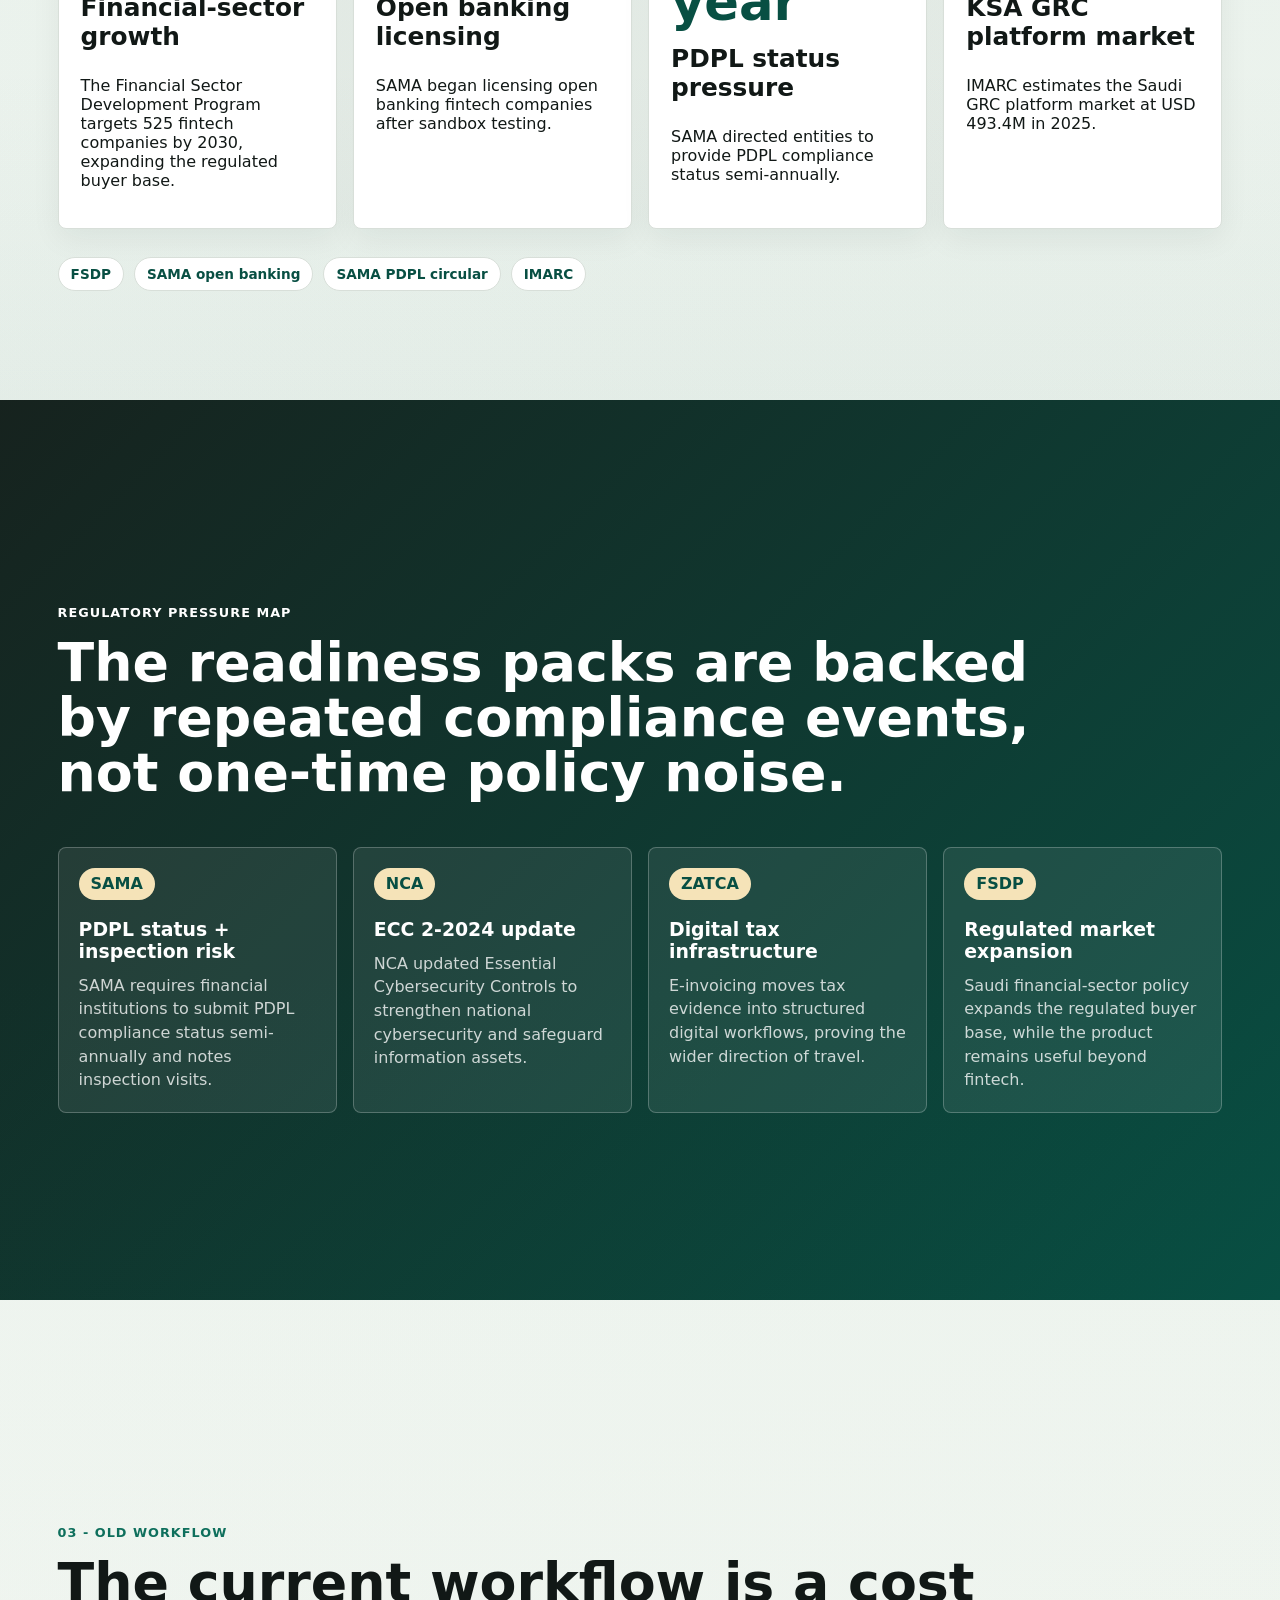
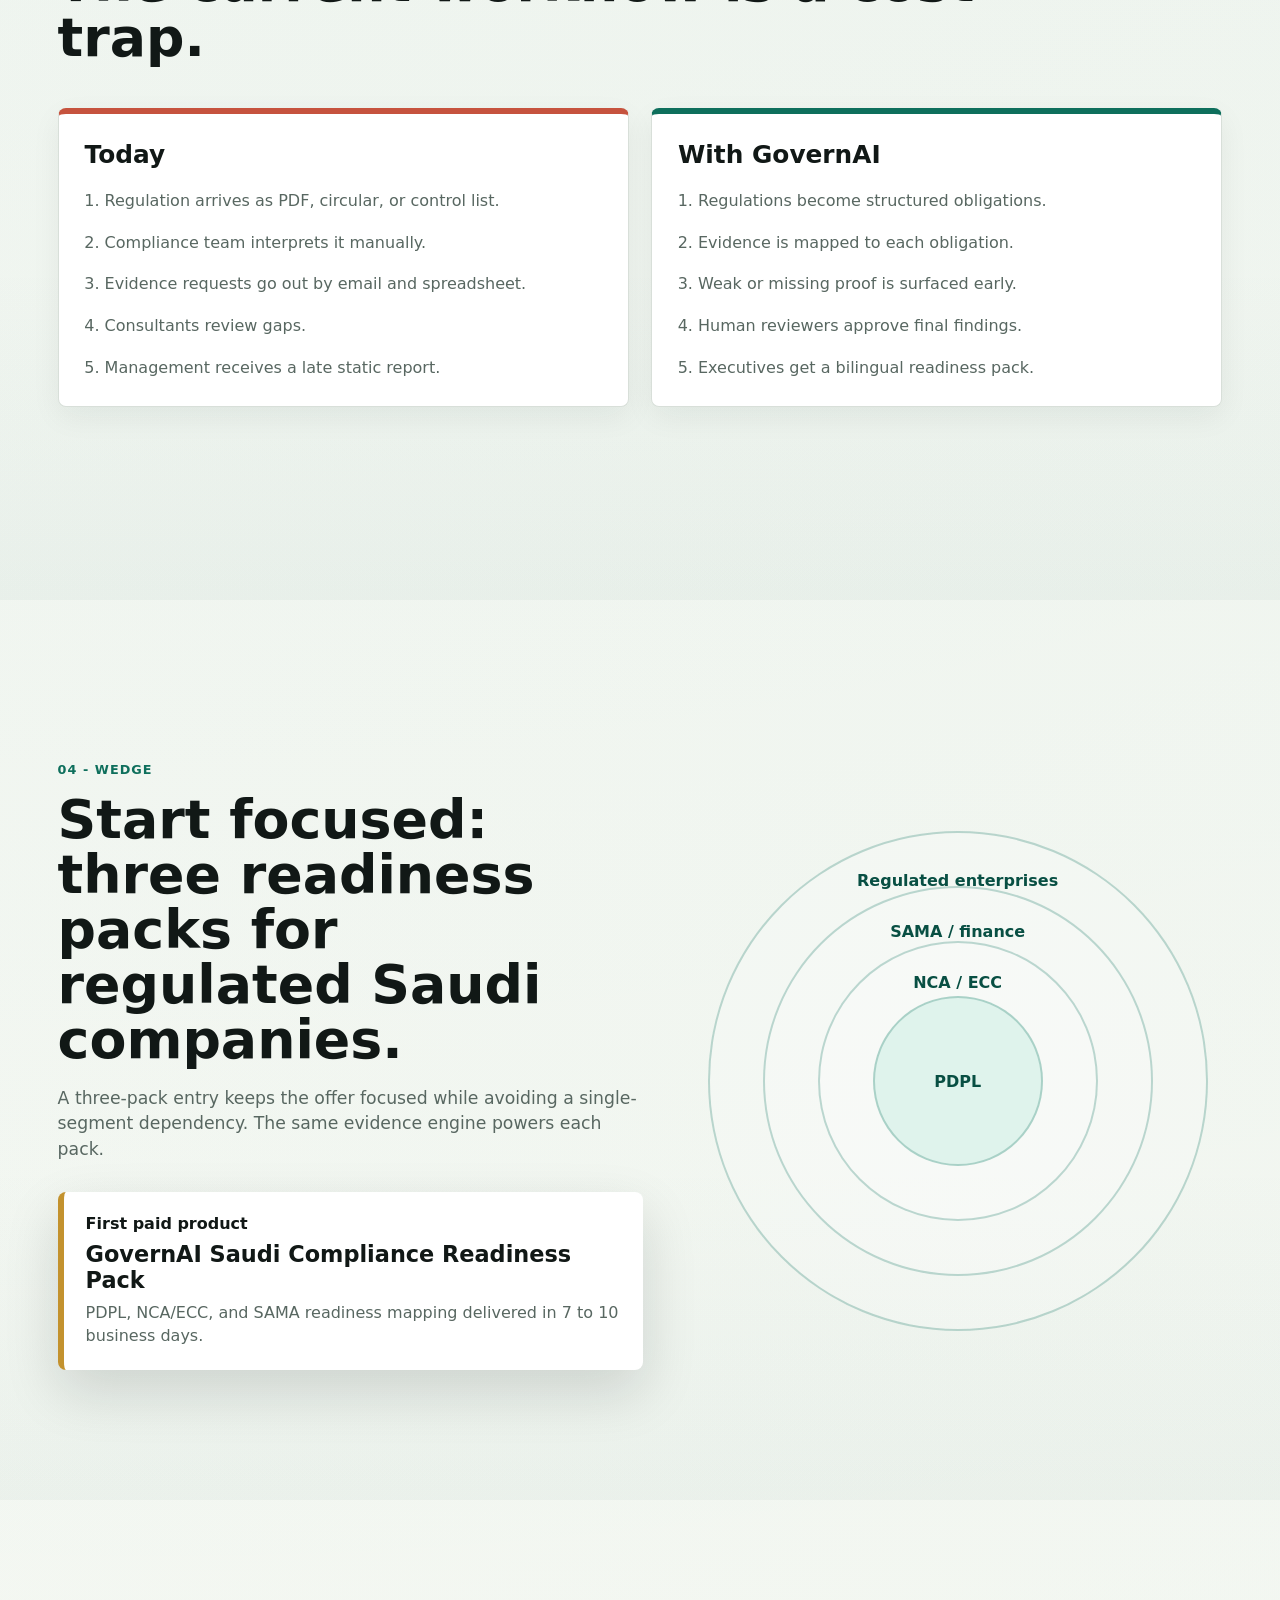
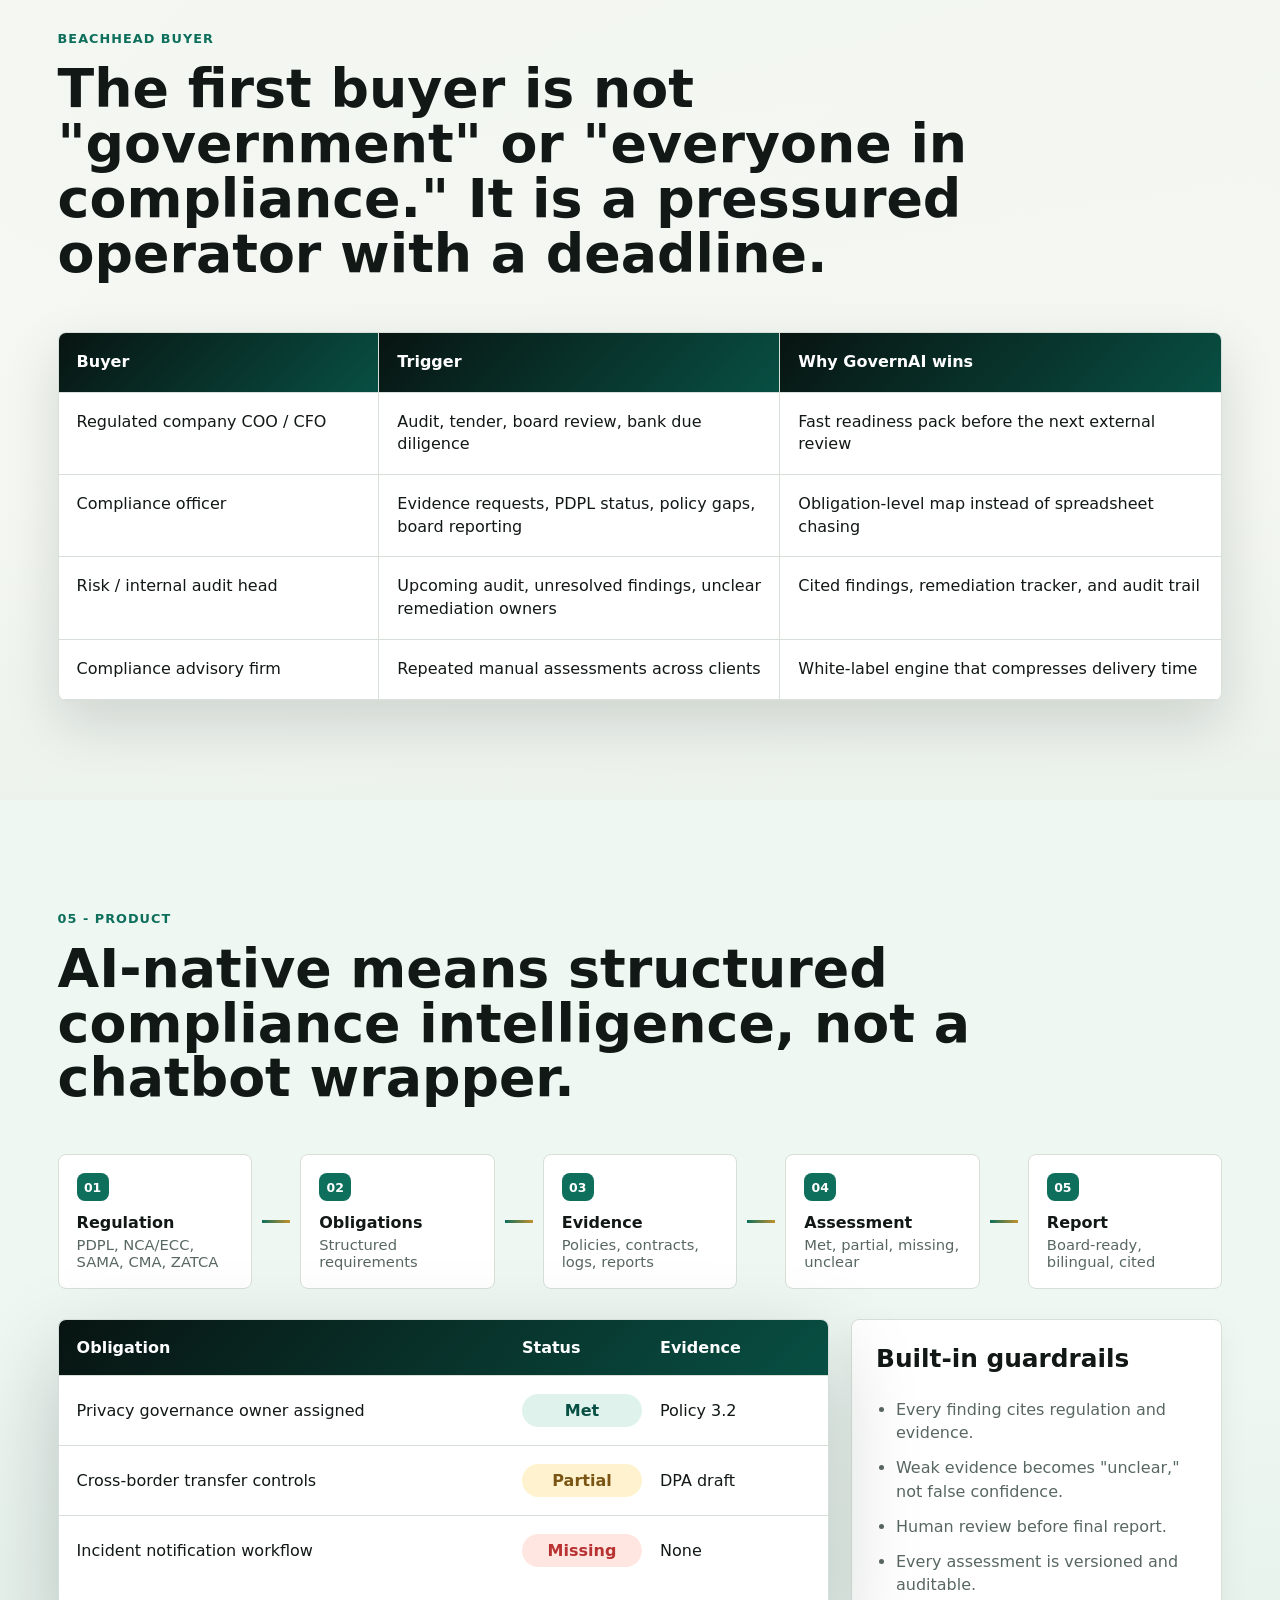
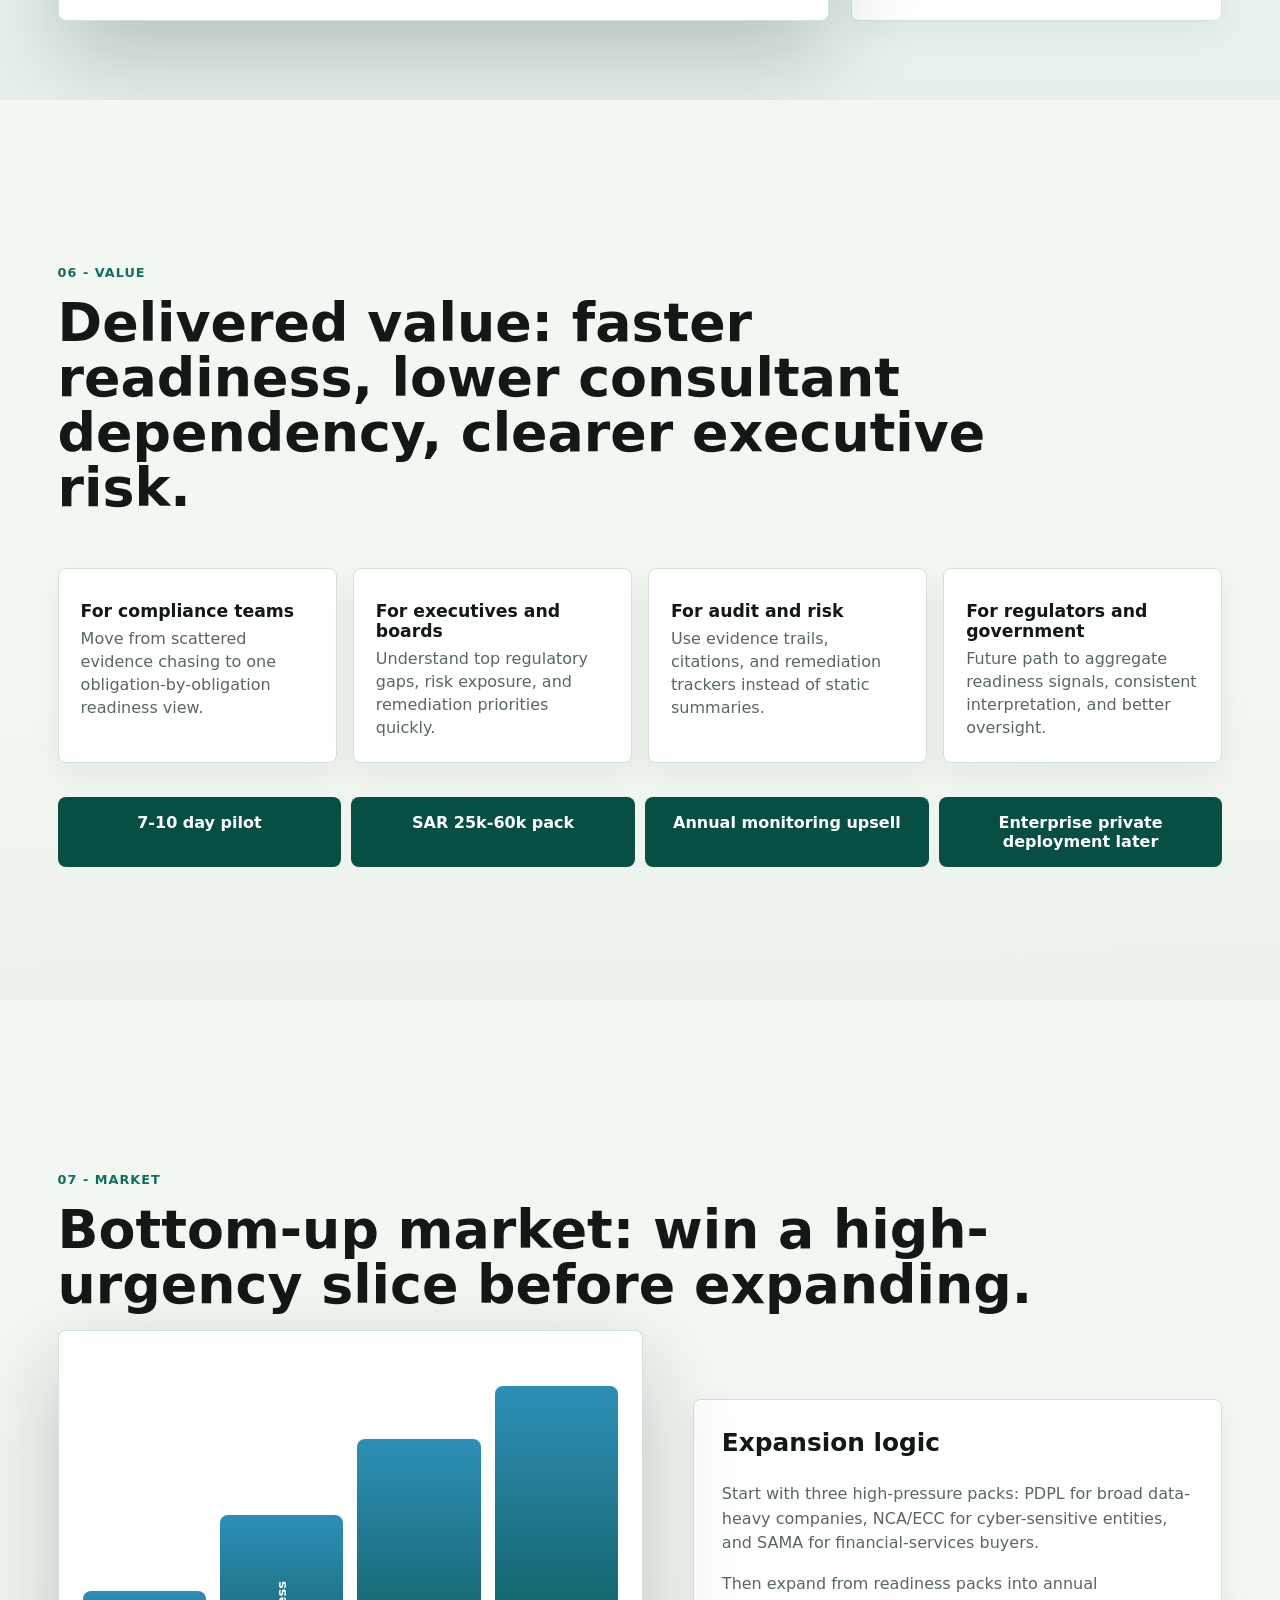
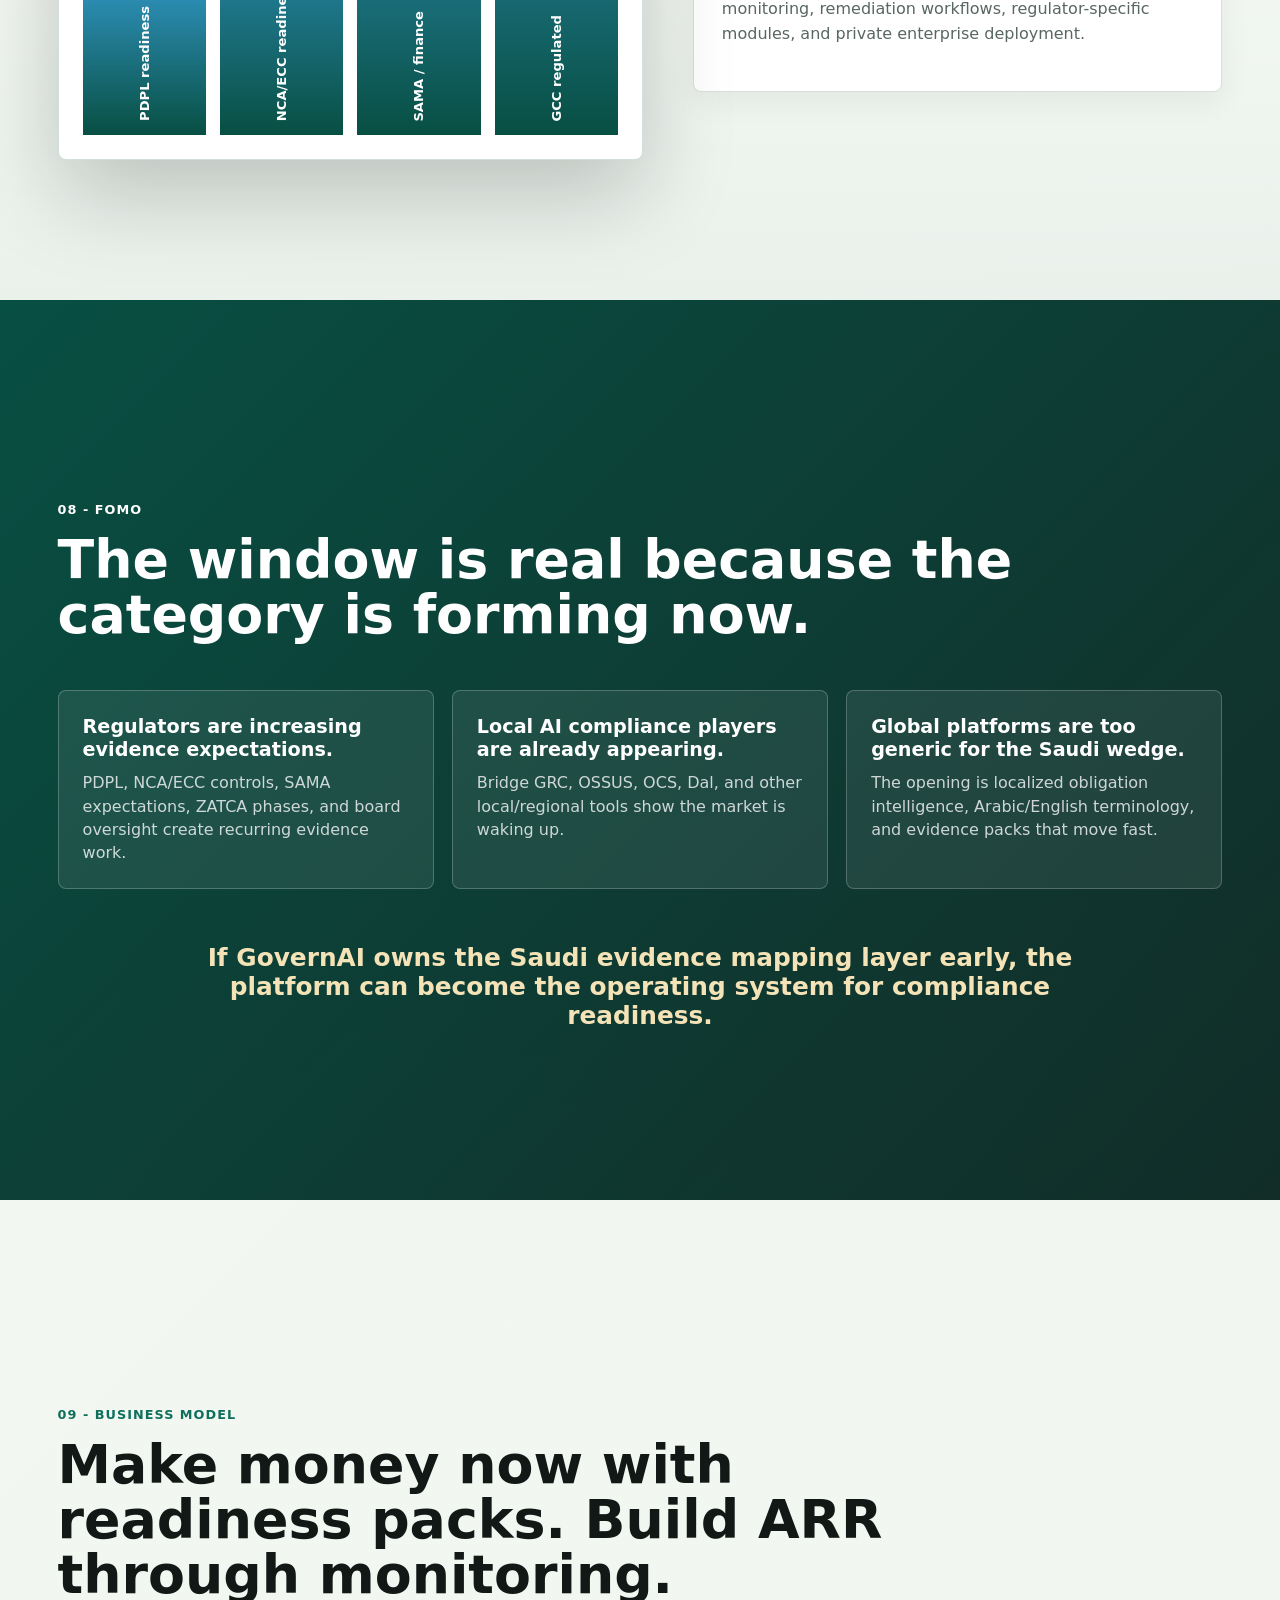
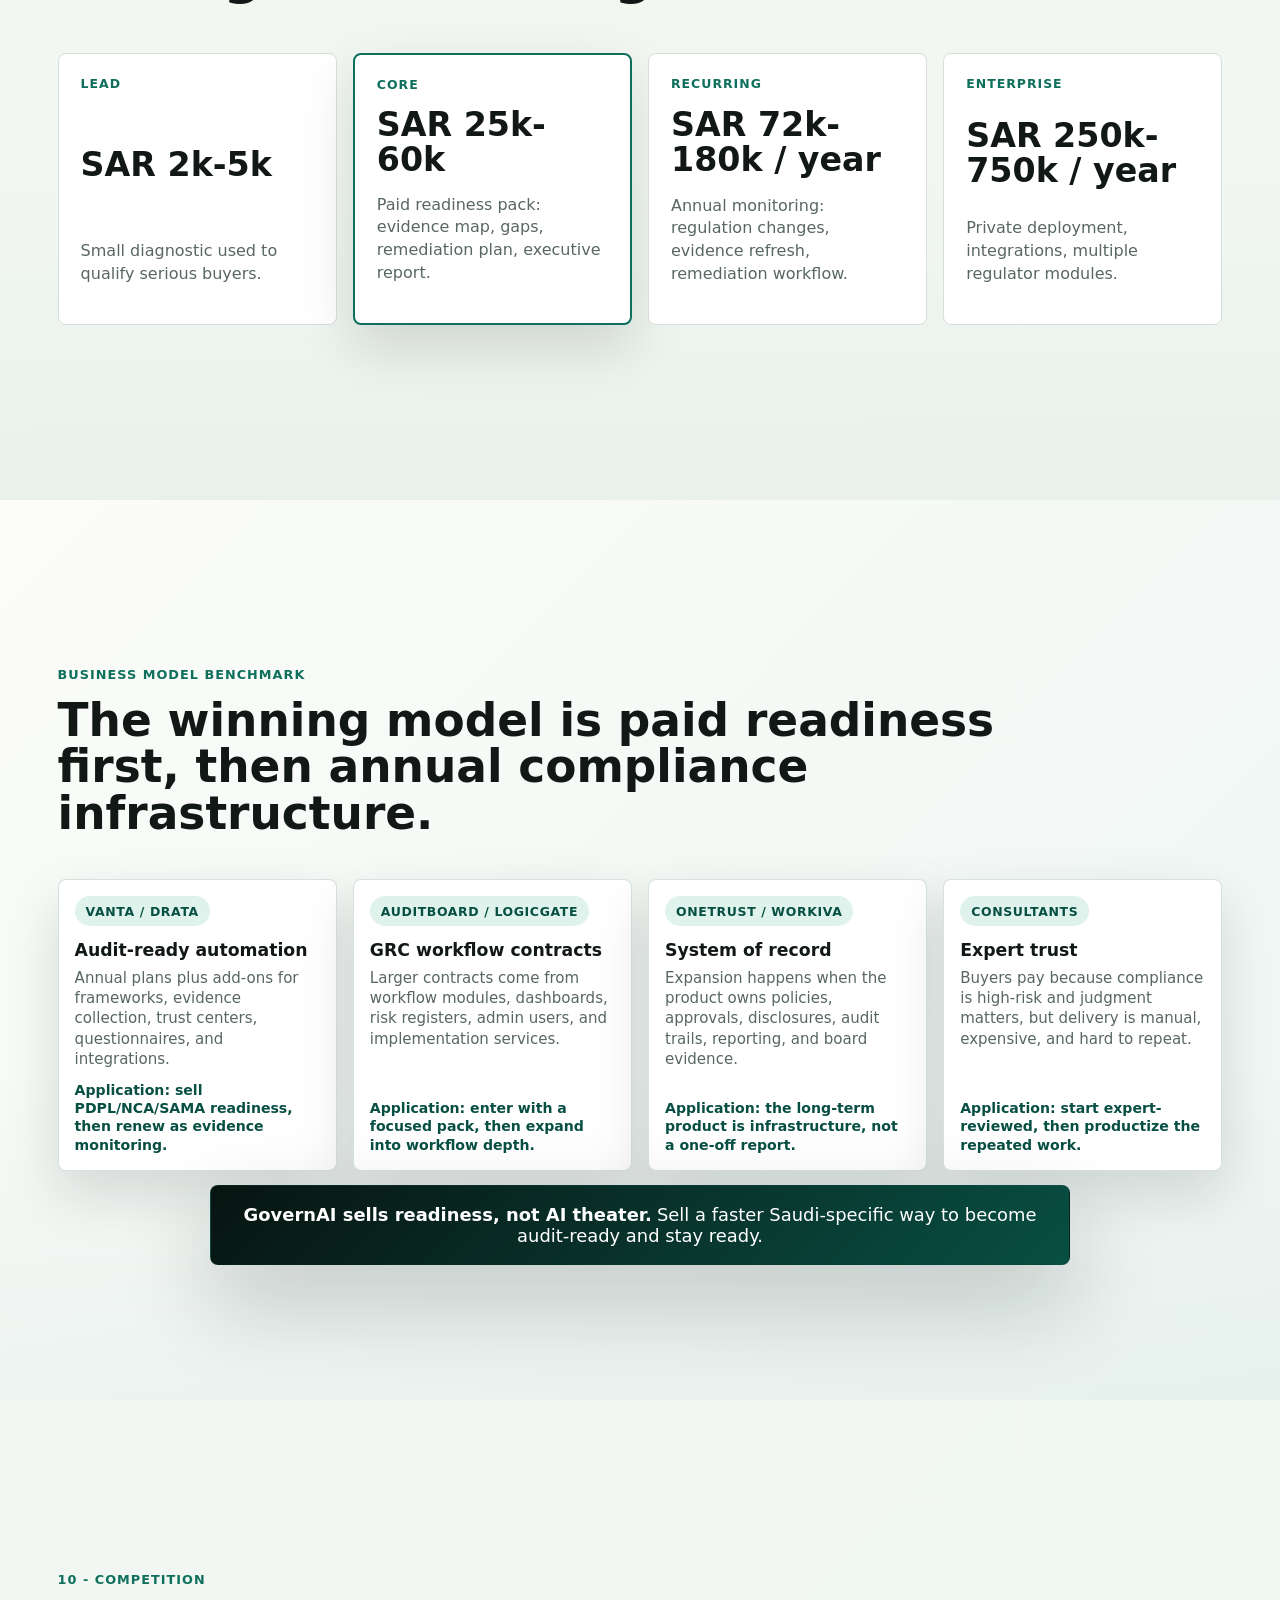
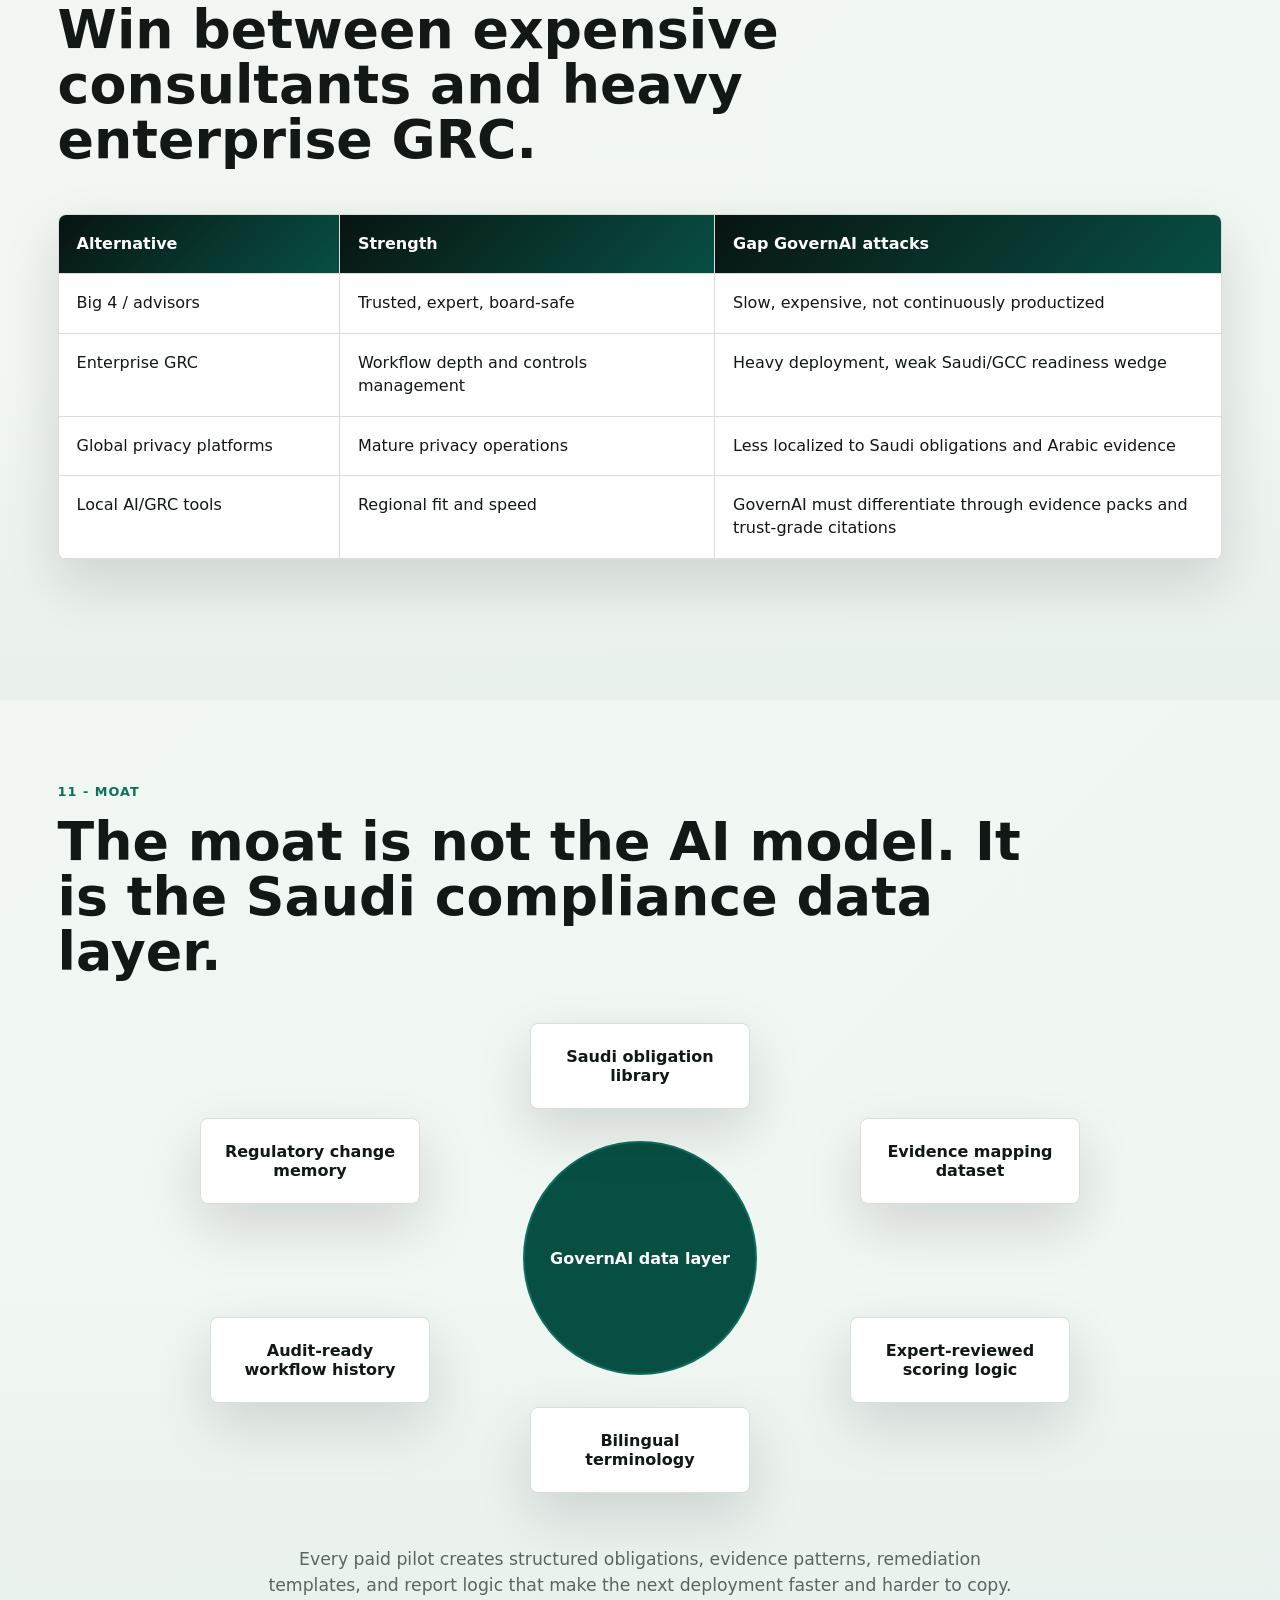
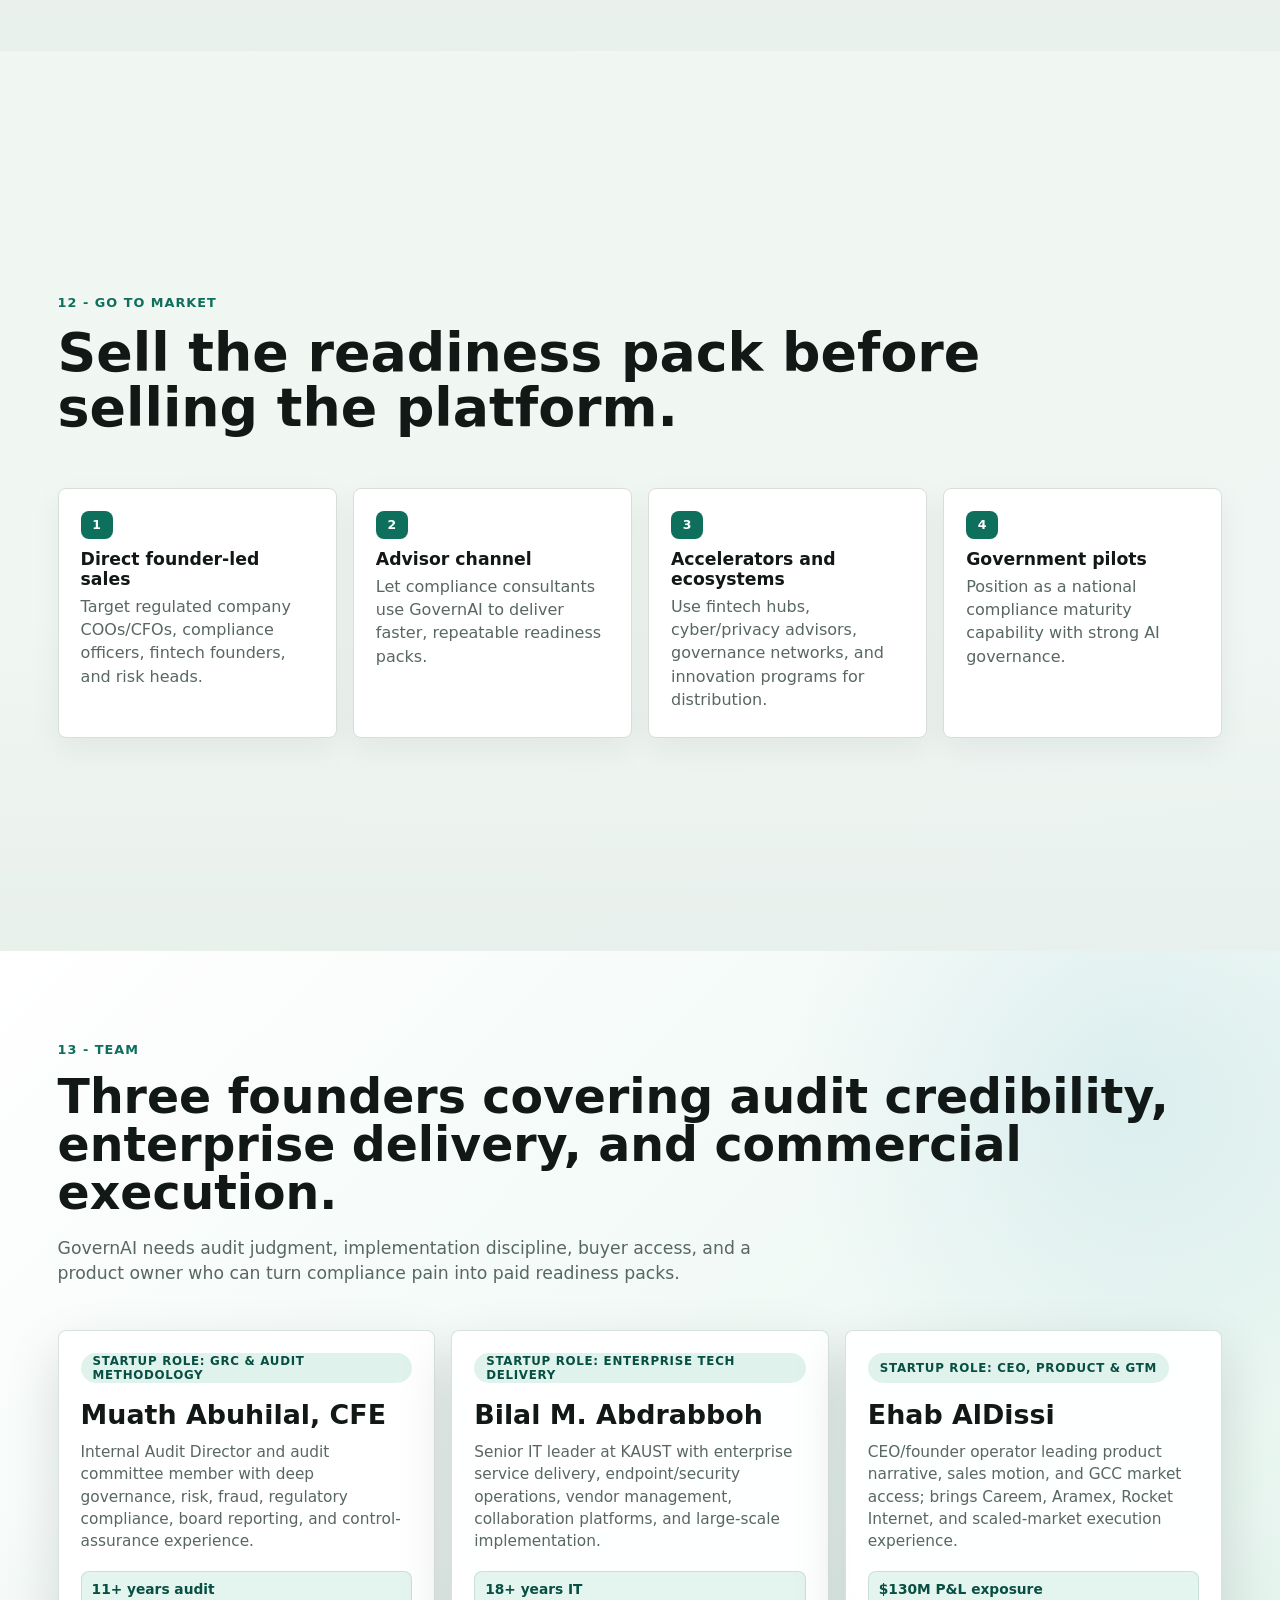
==== commit c2614b65: "Rebalance founder team slide" ====
--- a/Review/index.html
+++ b/Review/index.html
@@ -8,7 +8,7 @@
       content="GovernAI investor pitch deck: Saudi-first AI-native compliance readiness for regulated companies."
     />
     <title>GovernAI Investor Pitch Deck</title>
-    <link rel="stylesheet" href="../src/styles.css?v=team-roles" />
+    <link rel="stylesheet" href="../src/styles.css?v=team-balanced" />
   </head>
   <body>
     <header class="deck-shell" aria-label="Deck navigation">
@@ -601,27 +601,14 @@
 
       <section class="slide team-slide" id="slide-13a" data-title="Team">
         <div class="section-kicker">13 - Team</div>
-        <h2>The right founding bench: AI product, audit credibility, and enterprise delivery.</h2>
+        <h2>Three founders covering audit credibility, enterprise delivery, and commercial execution.</h2>
         <p class="slide-intro">
-          GovernAI needs more than software talent. It needs buyer access, audit judgment,
-          evidence discipline, and the ability to deploy inside serious organizations.
+          GovernAI needs audit judgment, implementation discipline, buyer access, and a product
+          owner who can turn compliance pain into paid readiness packs.
         </p>
         <div class="team-grid">
-          <article class="team-card founder-card">
-            <span class="team-role">Founder / CEO / Product & GTM</span>
-            <b>Ehab AlDissi</b>
-            <p>
-              AI governance builder and GCC operator with CEO/P&L experience, Saudi market access,
-              and hands-on AI product scoping across evidence mapping, RBAC, audit logs, and reports.
-            </p>
-            <div class="team-proof">
-              <span>18+ years operating</span>
-              <span>AI governance build</span>
-              <span>Saudi/GCC GTM</span>
-            </div>
-          </article>
           <article class="team-card">
-            <span class="team-role">GRC / Audit Domain Lead</span>
+            <span class="team-role">Startup role: GRC & audit methodology</span>
             <b>Muath Abuhilal, CFE</b>
             <p>
               Internal Audit Director and audit committee member with deep governance, risk,
@@ -634,7 +621,7 @@
             </div>
           </article>
           <article class="team-card">
-            <span class="team-role">Enterprise Tech & Security Delivery</span>
+            <span class="team-role">Startup role: enterprise tech delivery</span>
             <b>Bilal M. Abdrabboh</b>
             <p>
               Senior IT leader at KAUST with enterprise service delivery, endpoint/security
@@ -644,6 +631,19 @@
               <span>18+ years IT</span>
               <span>6,000+ users</span>
               <span>$100M+ infra</span>
+            </div>
+          </article>
+          <article class="team-card">
+            <span class="team-role">Startup role: CEO, product & GTM</span>
+            <b>Ehab AlDissi</b>
+            <p>
+              CEO/founder operator leading product narrative, sales motion, and GCC market access;
+              brings Careem, Aramex, Rocket Internet, and scaled-market execution experience.
+            </p>
+            <div class="team-proof">
+              <span>$130M P&L exposure</span>
+              <span>2 exits</span>
+              <span>GCC market access</span>
             </div>
           </article>
         </div>
--- a/src/styles.css
+++ b/src/styles.css
@@ -2087,15 +2087,6 @@
   box-shadow: var(--shadow);
 }
 
-.team-card.founder-card {
-  color: white;
-  border-color: rgba(241, 217, 159, 0.4);
-  background:
-    radial-gradient(circle at 78% 12%, rgba(241, 217, 159, 0.28), transparent 28%),
-    linear-gradient(135deg, var(--night), var(--green-dark));
-  box-shadow: var(--deep-shadow);
-}
-
 .team-role {
   display: inline-flex;
   align-self: flex-start;
@@ -2111,11 +2102,6 @@
   text-transform: uppercase;
 }
 
-.founder-card .team-role {
-  color: var(--green-dark);
-  background: white;
-}
-
 .team-card b {
   display: block;
   margin: 18px 0 12px;
@@ -2130,11 +2116,6 @@
   line-height: 1.45;
 }
 
-.founder-card p,
-.founder-card b {
-  color: white;
-}
-
 .team-proof {
   display: grid;
   gap: 8px;
@@ -2150,12 +2131,6 @@
   background: rgba(223, 243, 236, 0.82);
   font-size: 0.86rem;
   font-weight: 850;
-}
-
-.founder-card .team-proof span {
-  border-color: rgba(255, 255, 255, 0.18);
-  color: white;
-  background: rgba(255, 255, 255, 0.1);
 }
 
 .team-role-map {
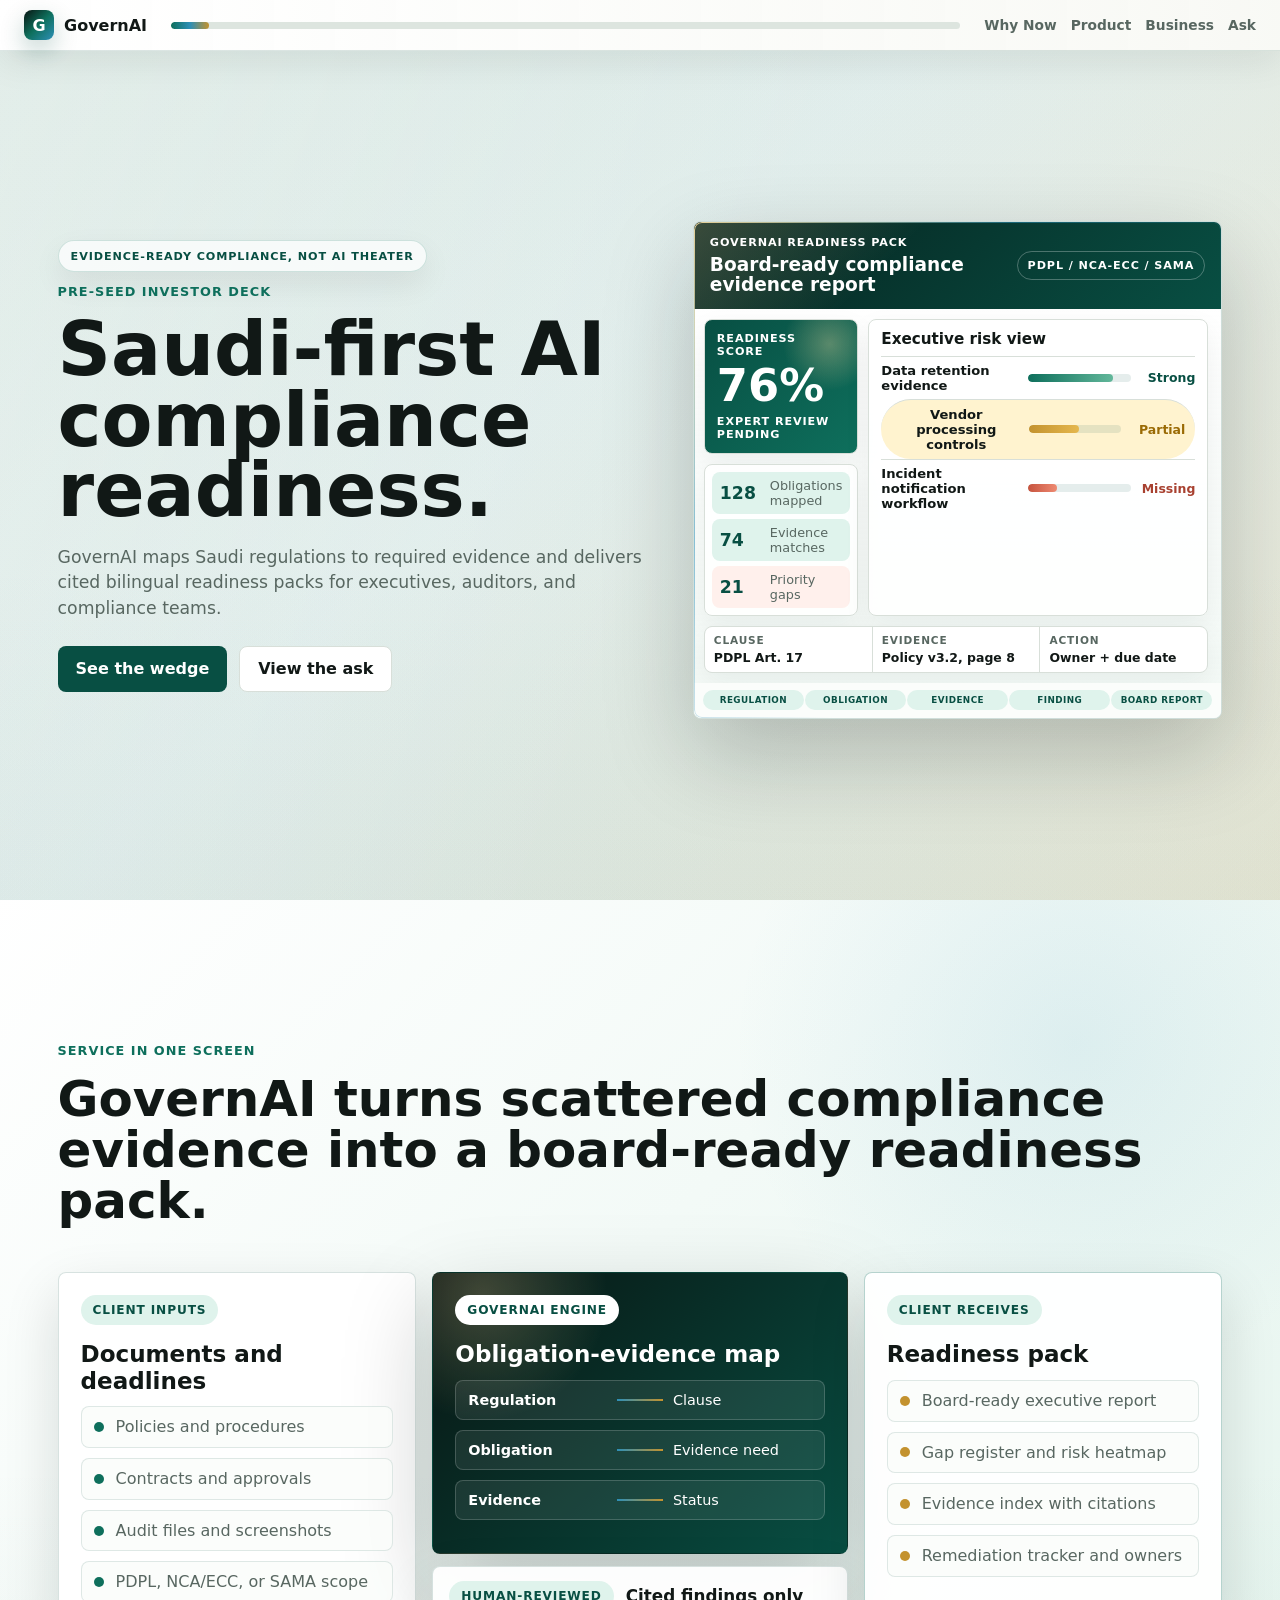
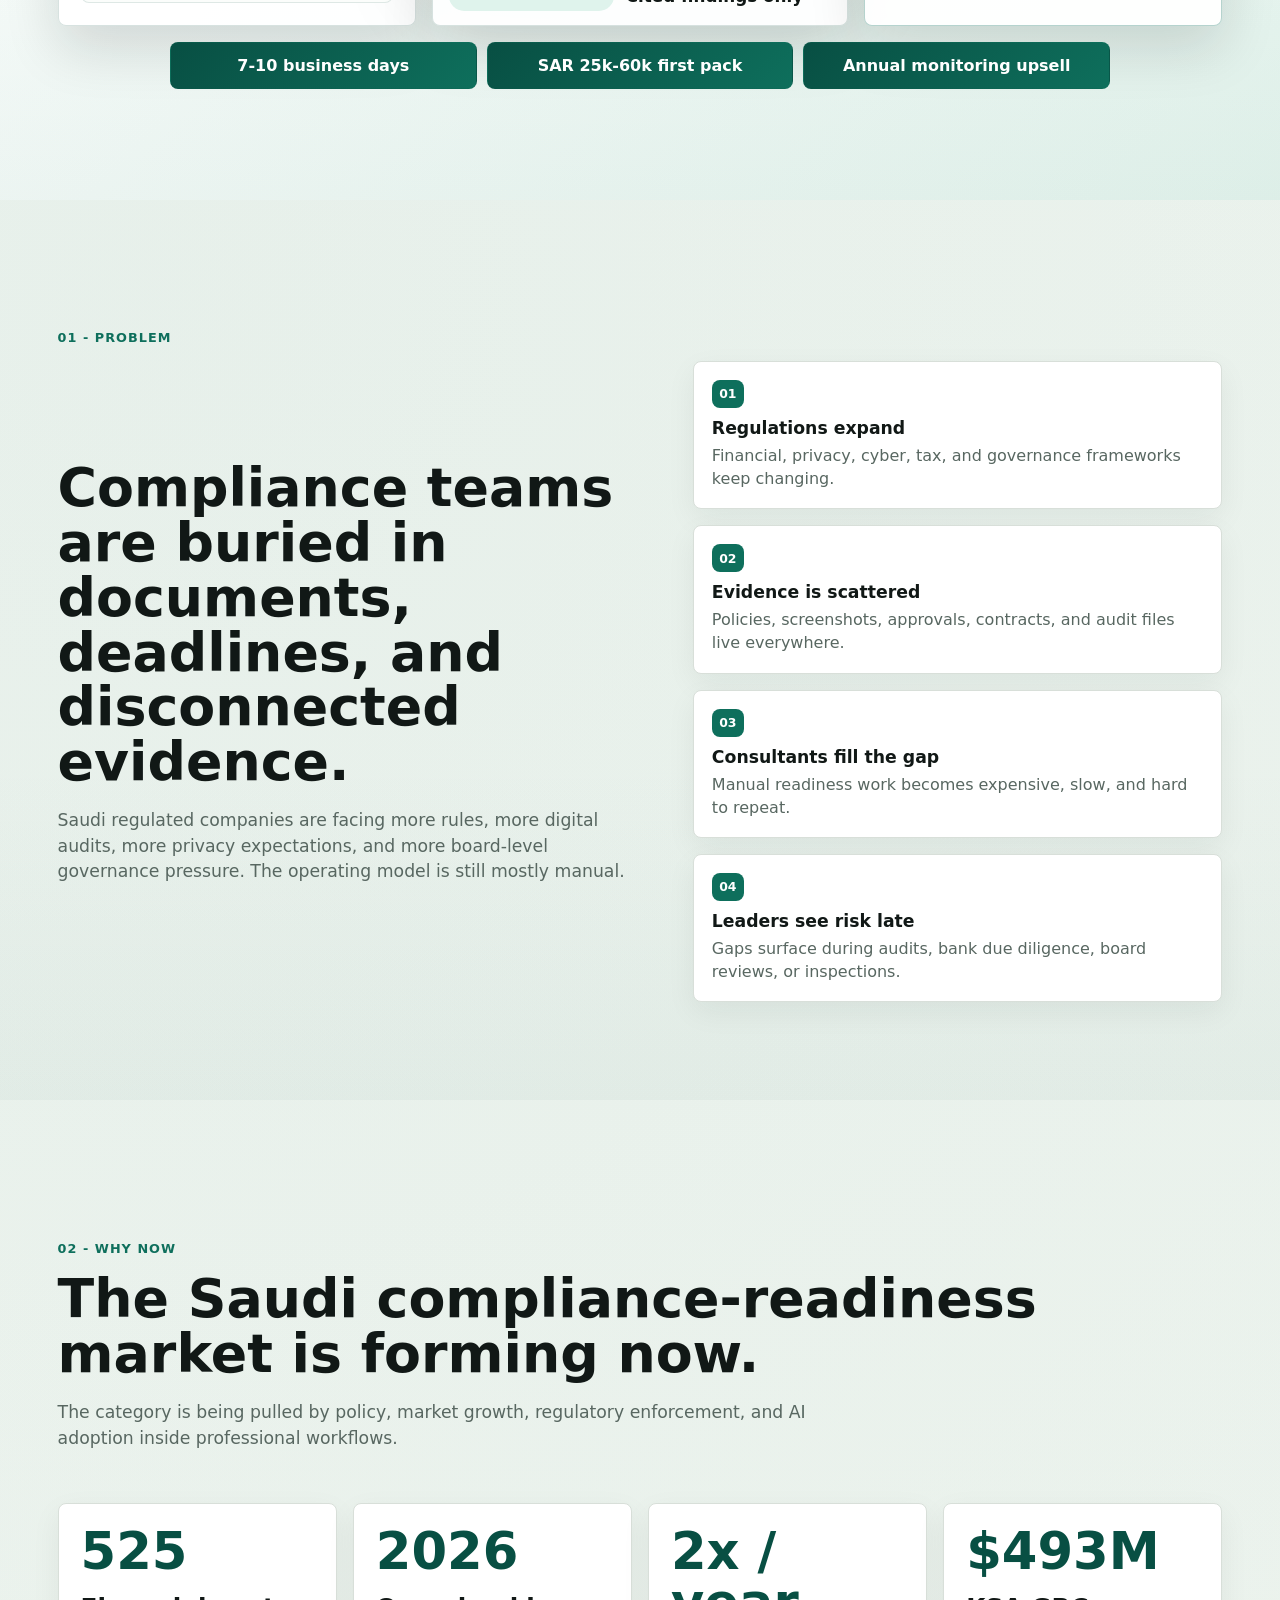
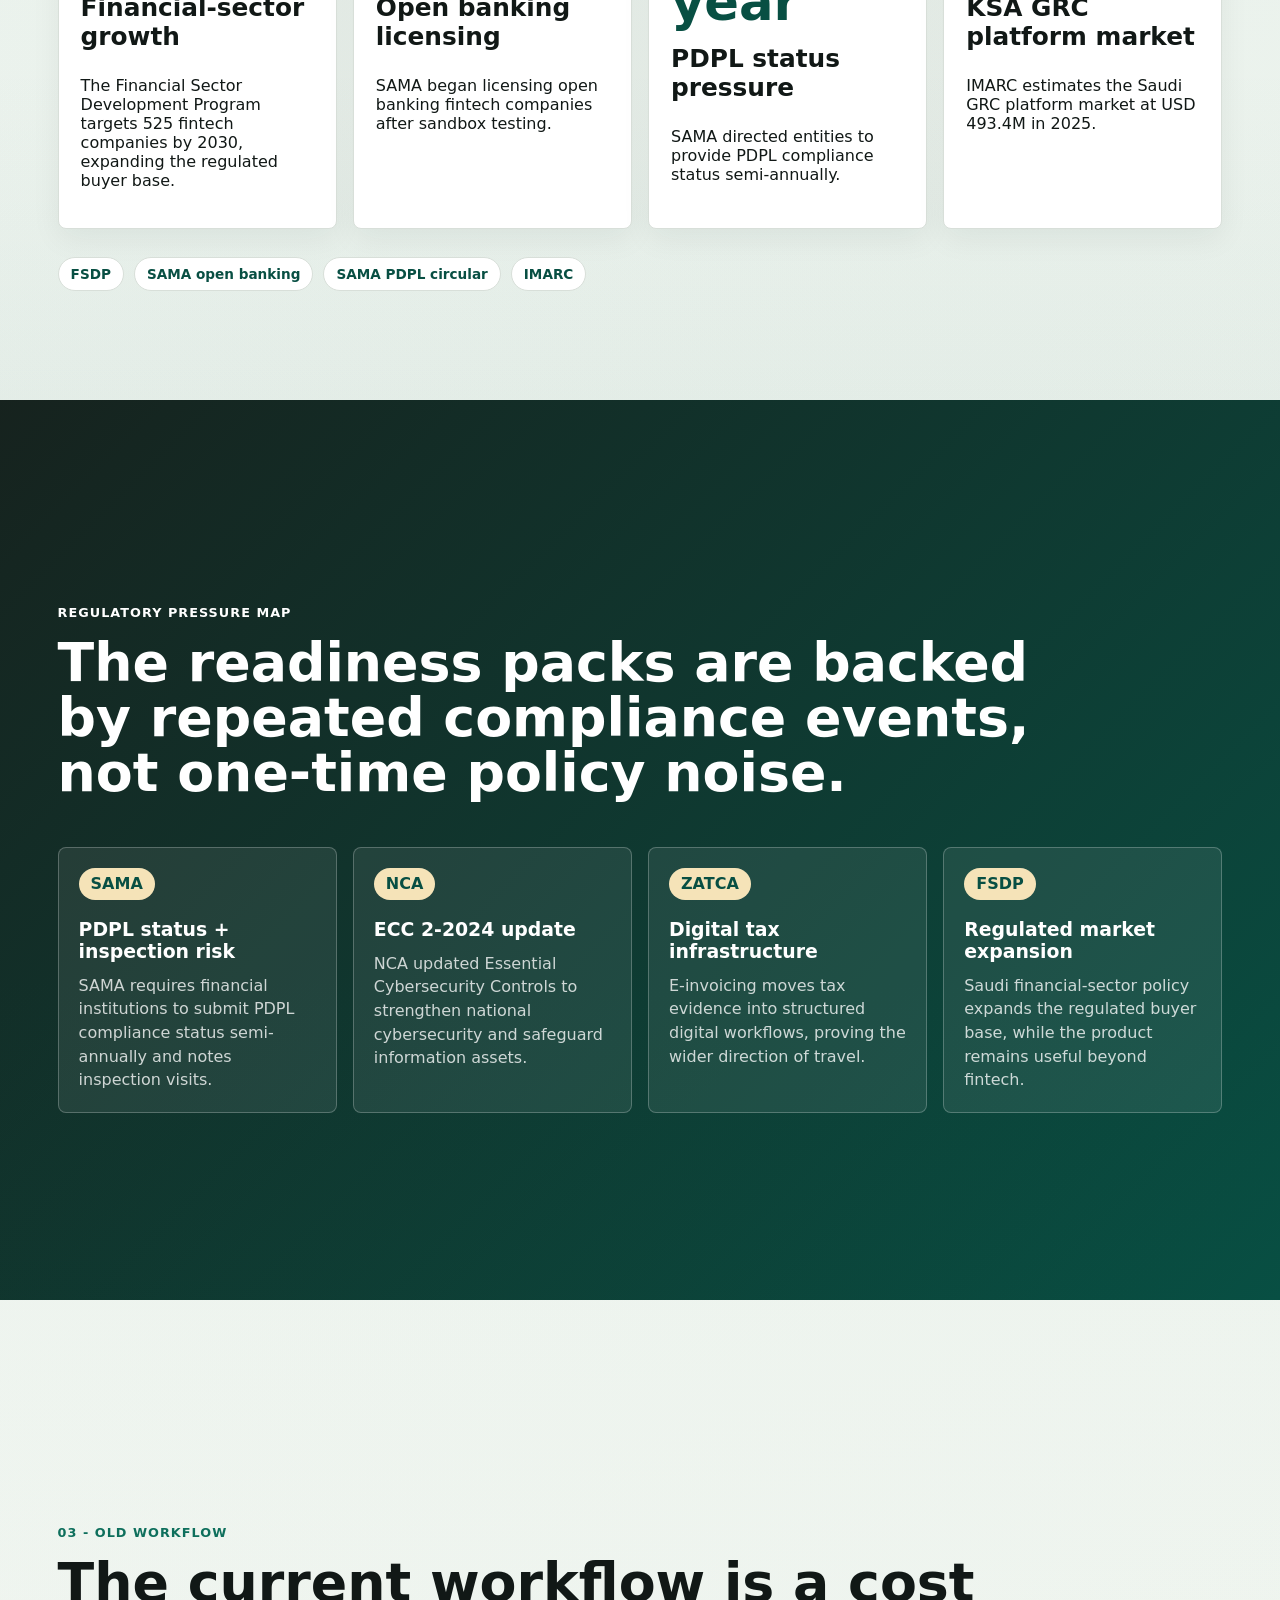
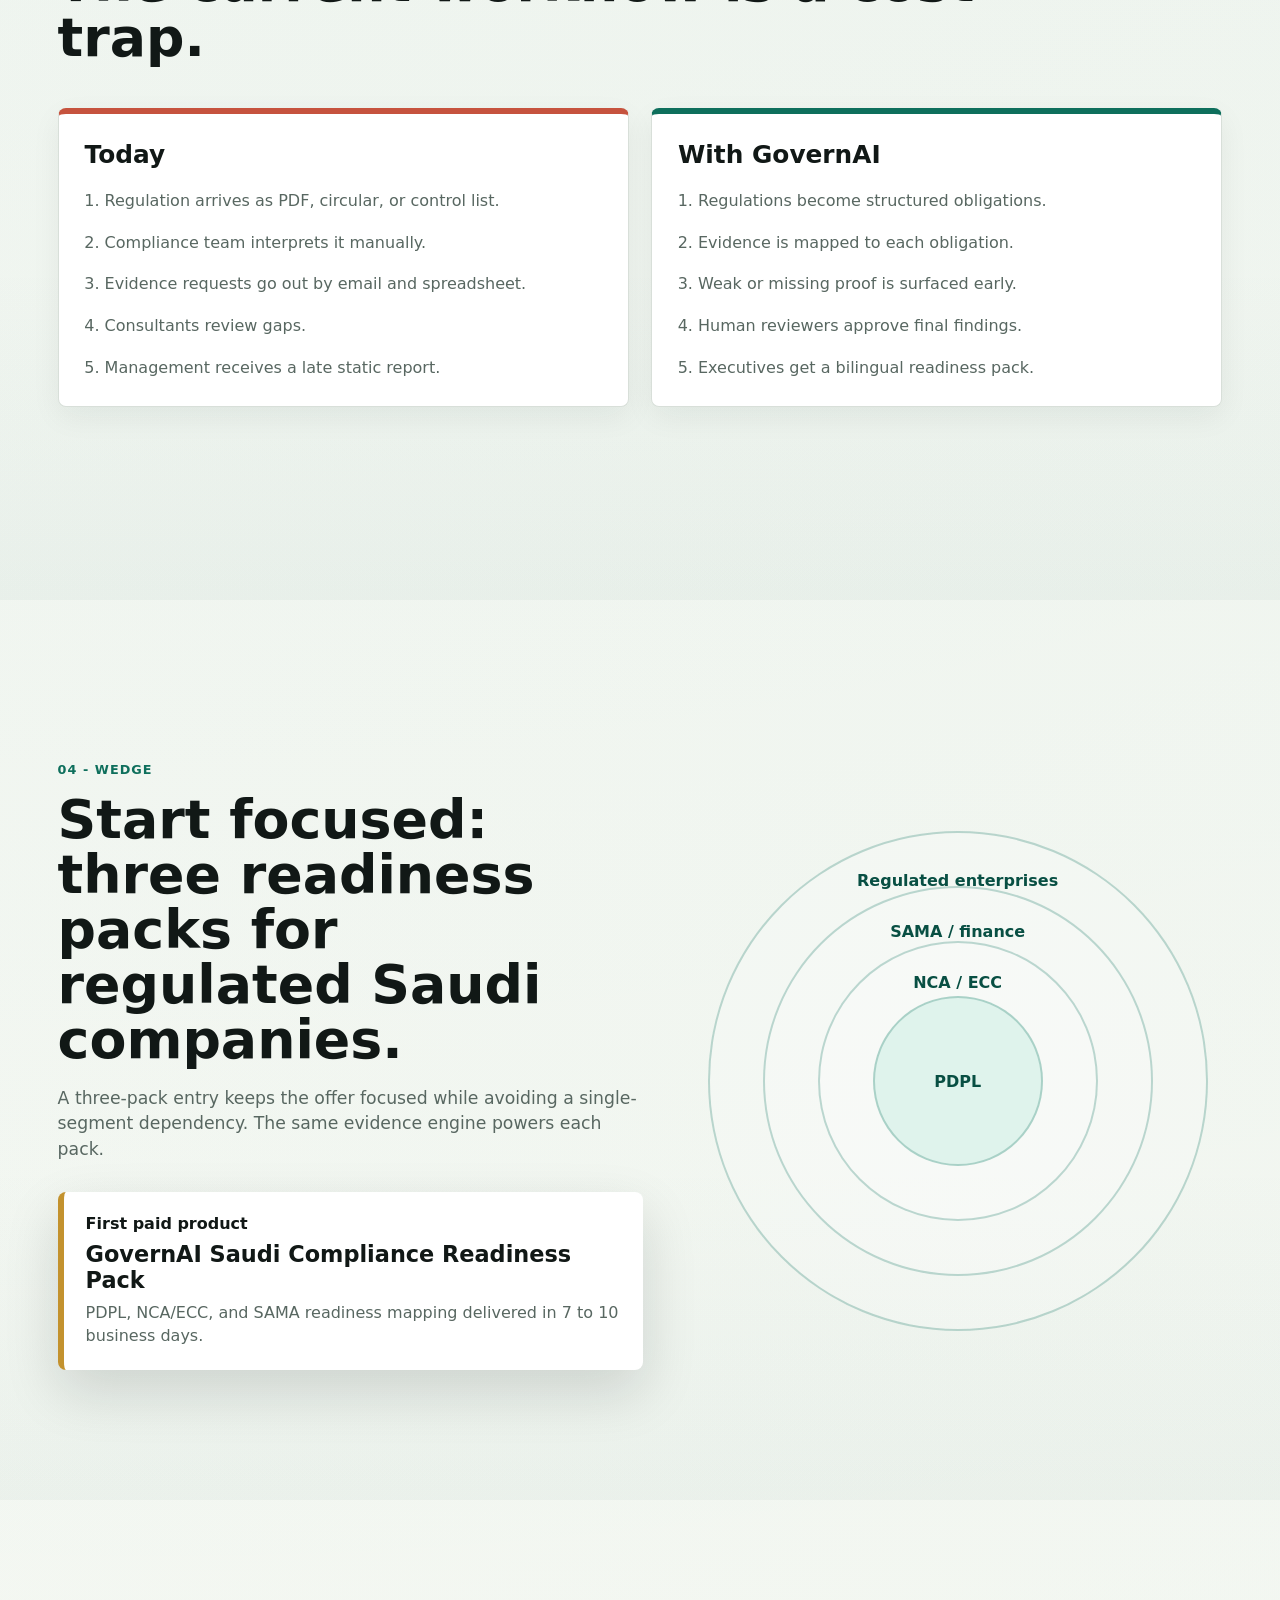
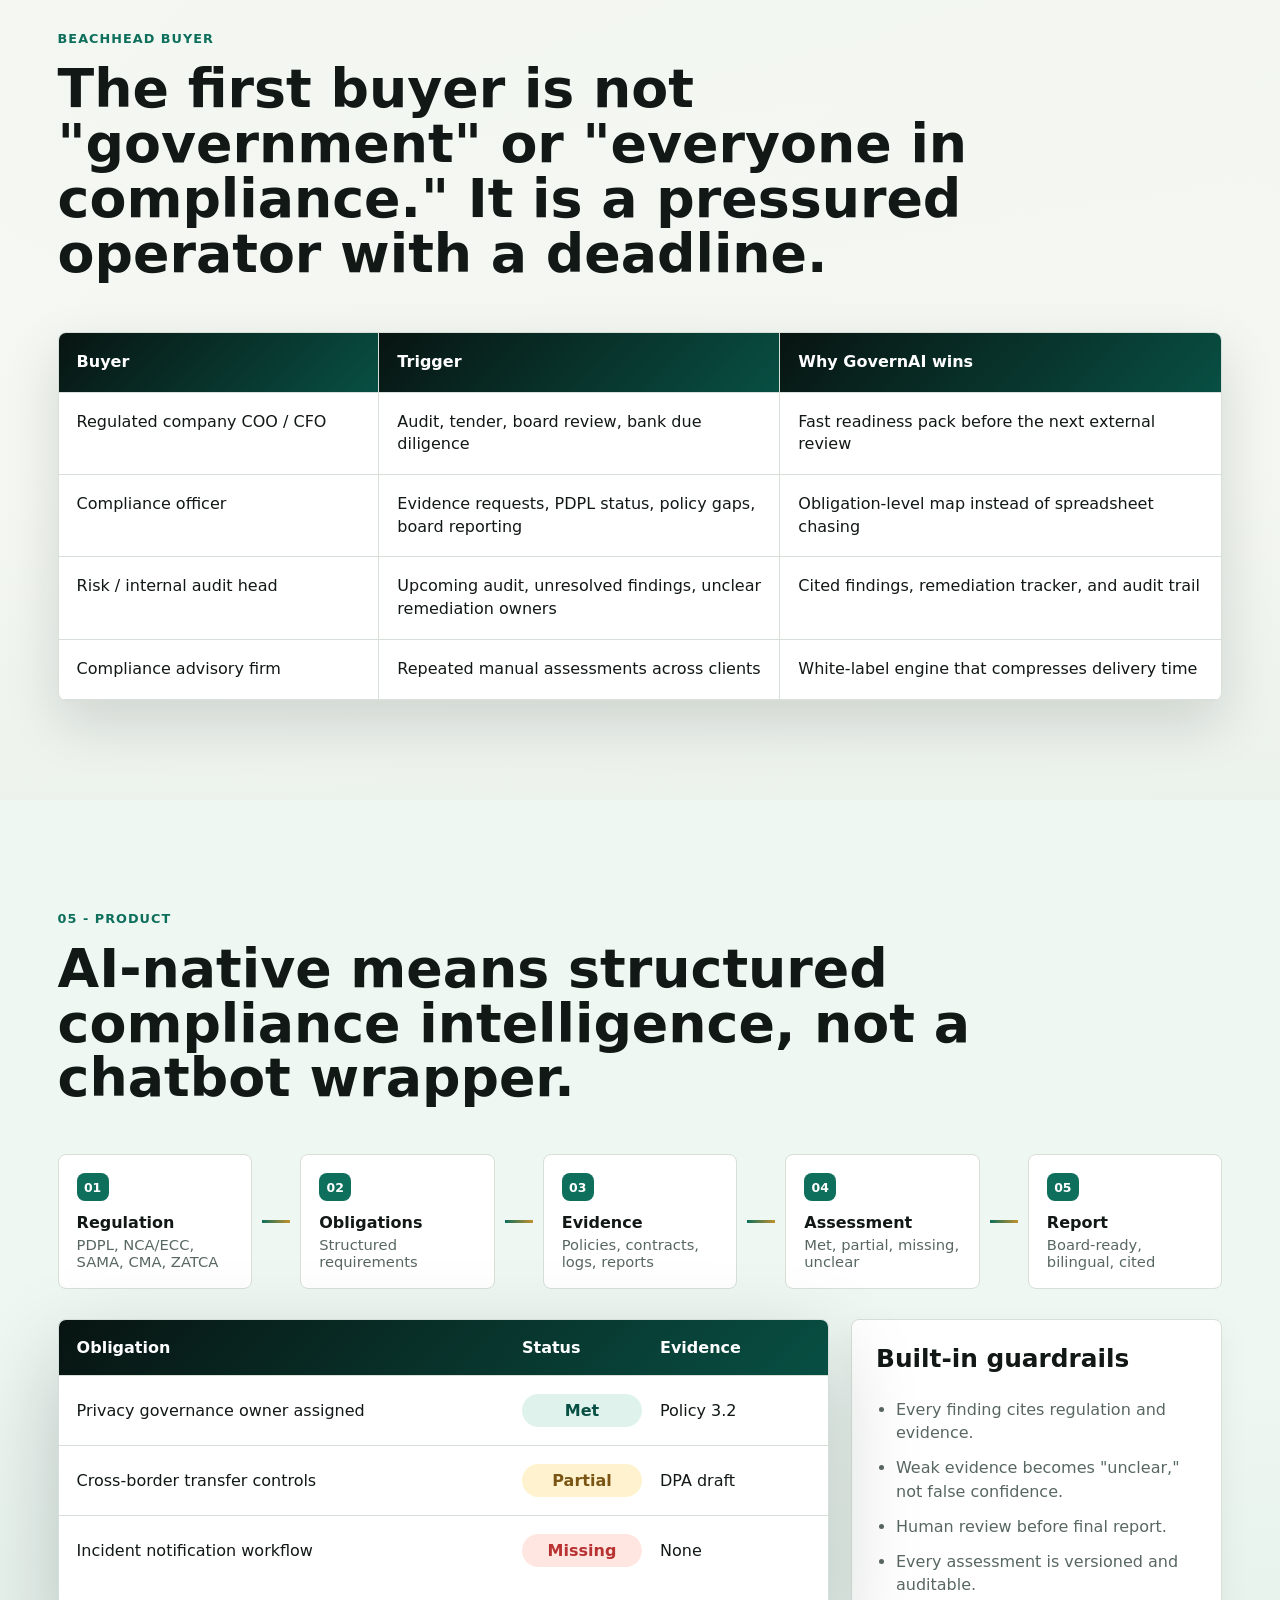
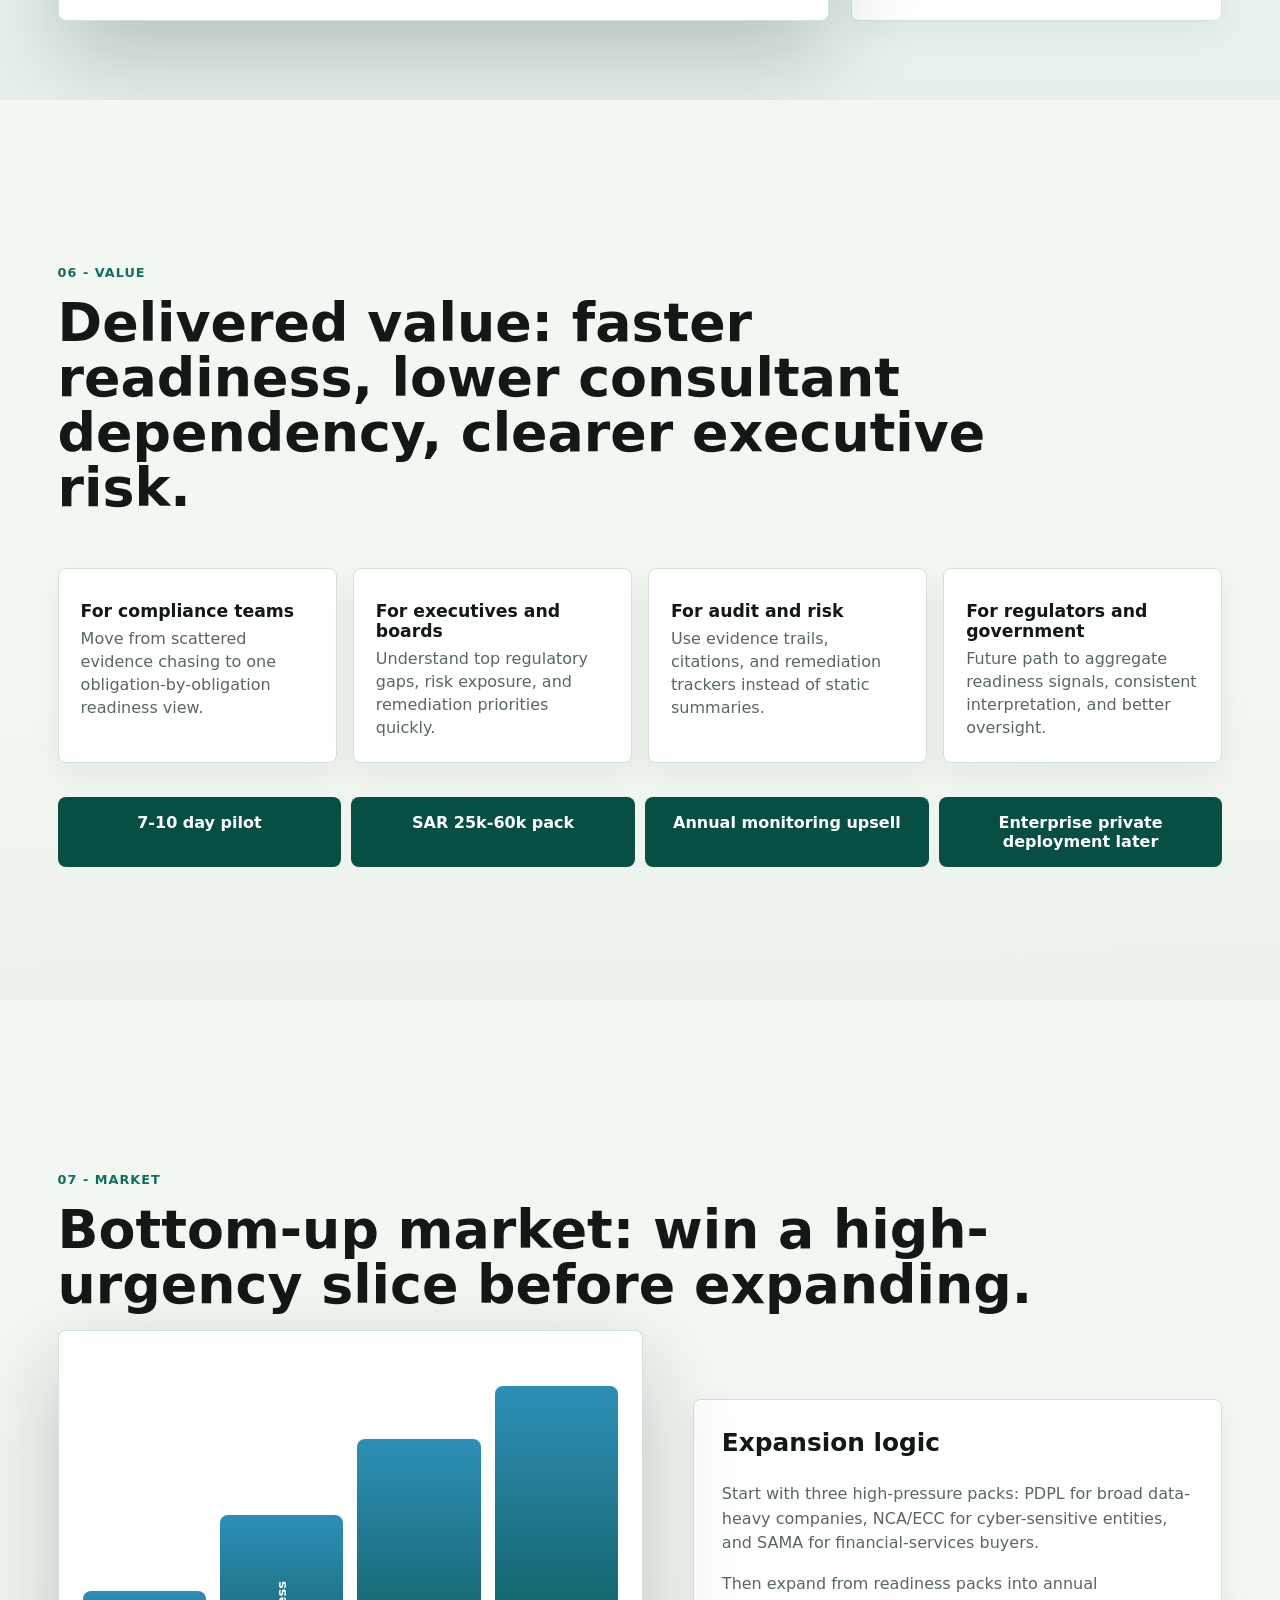
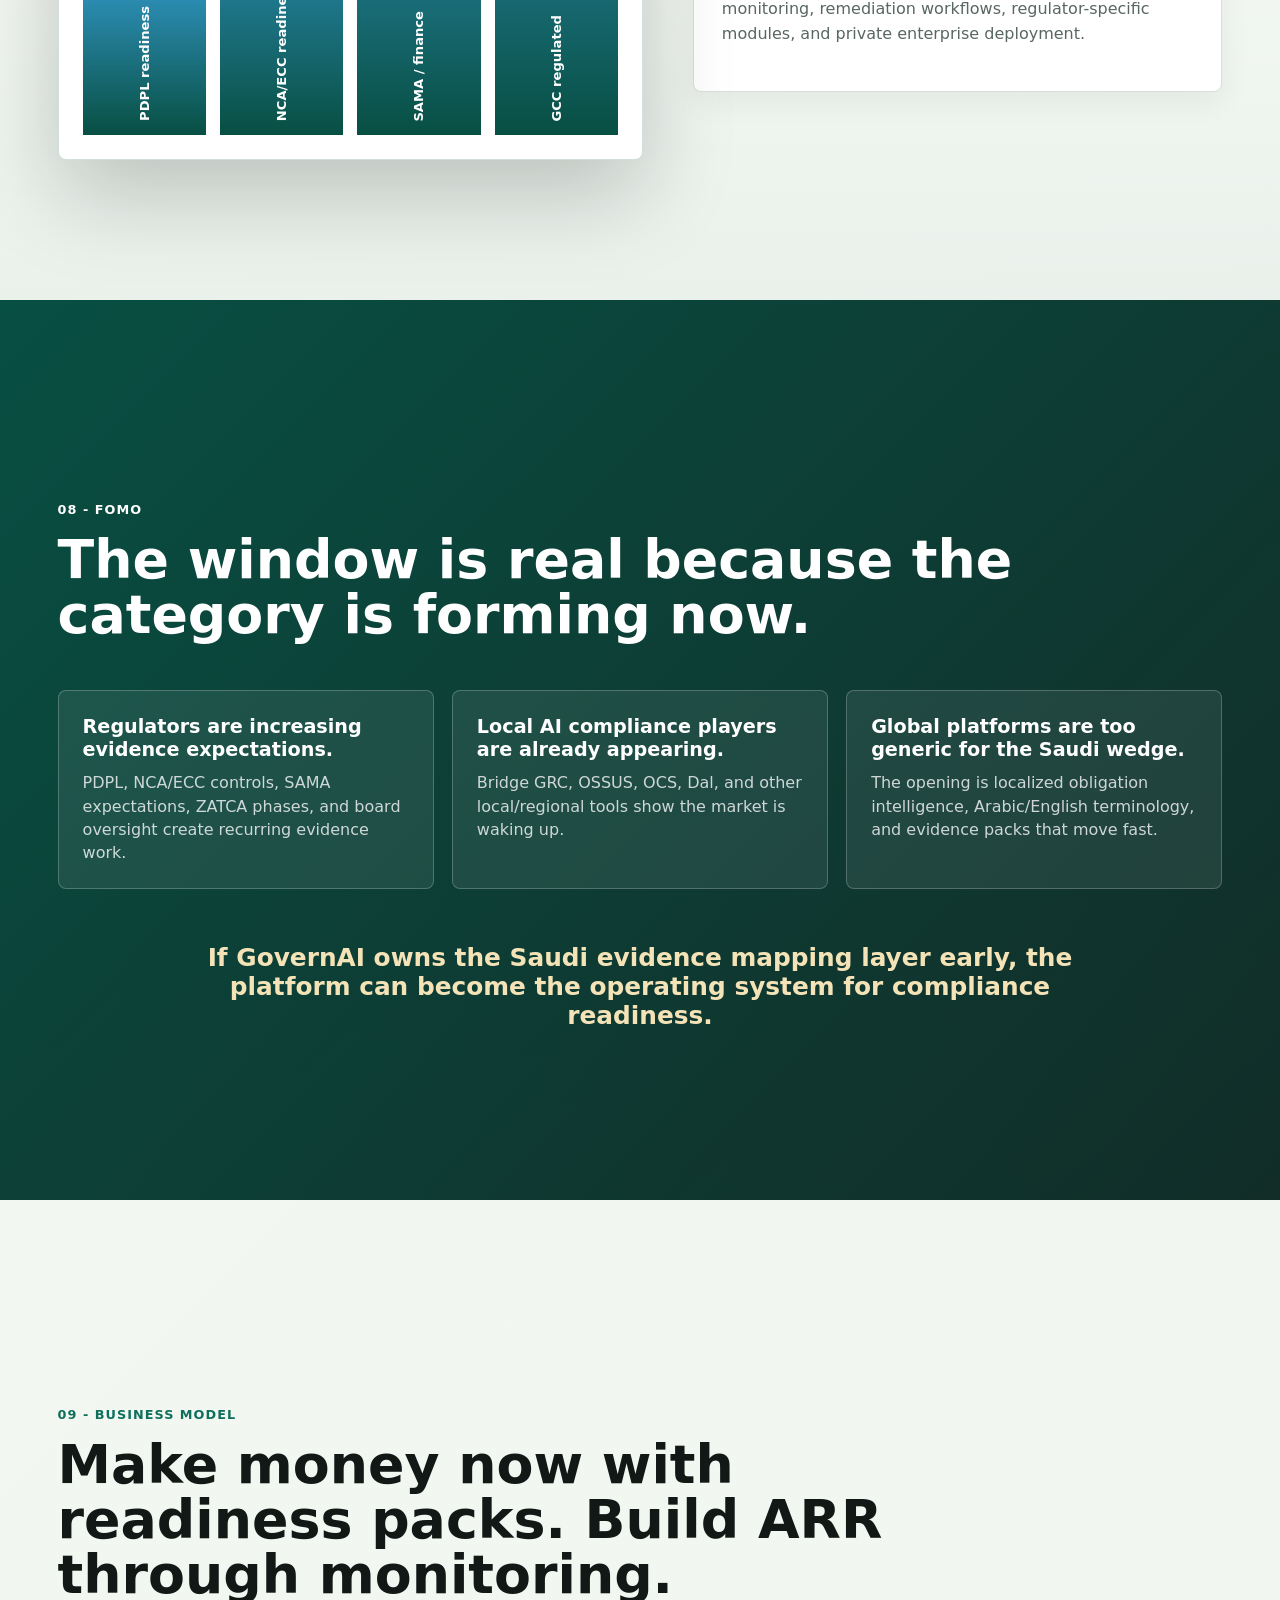
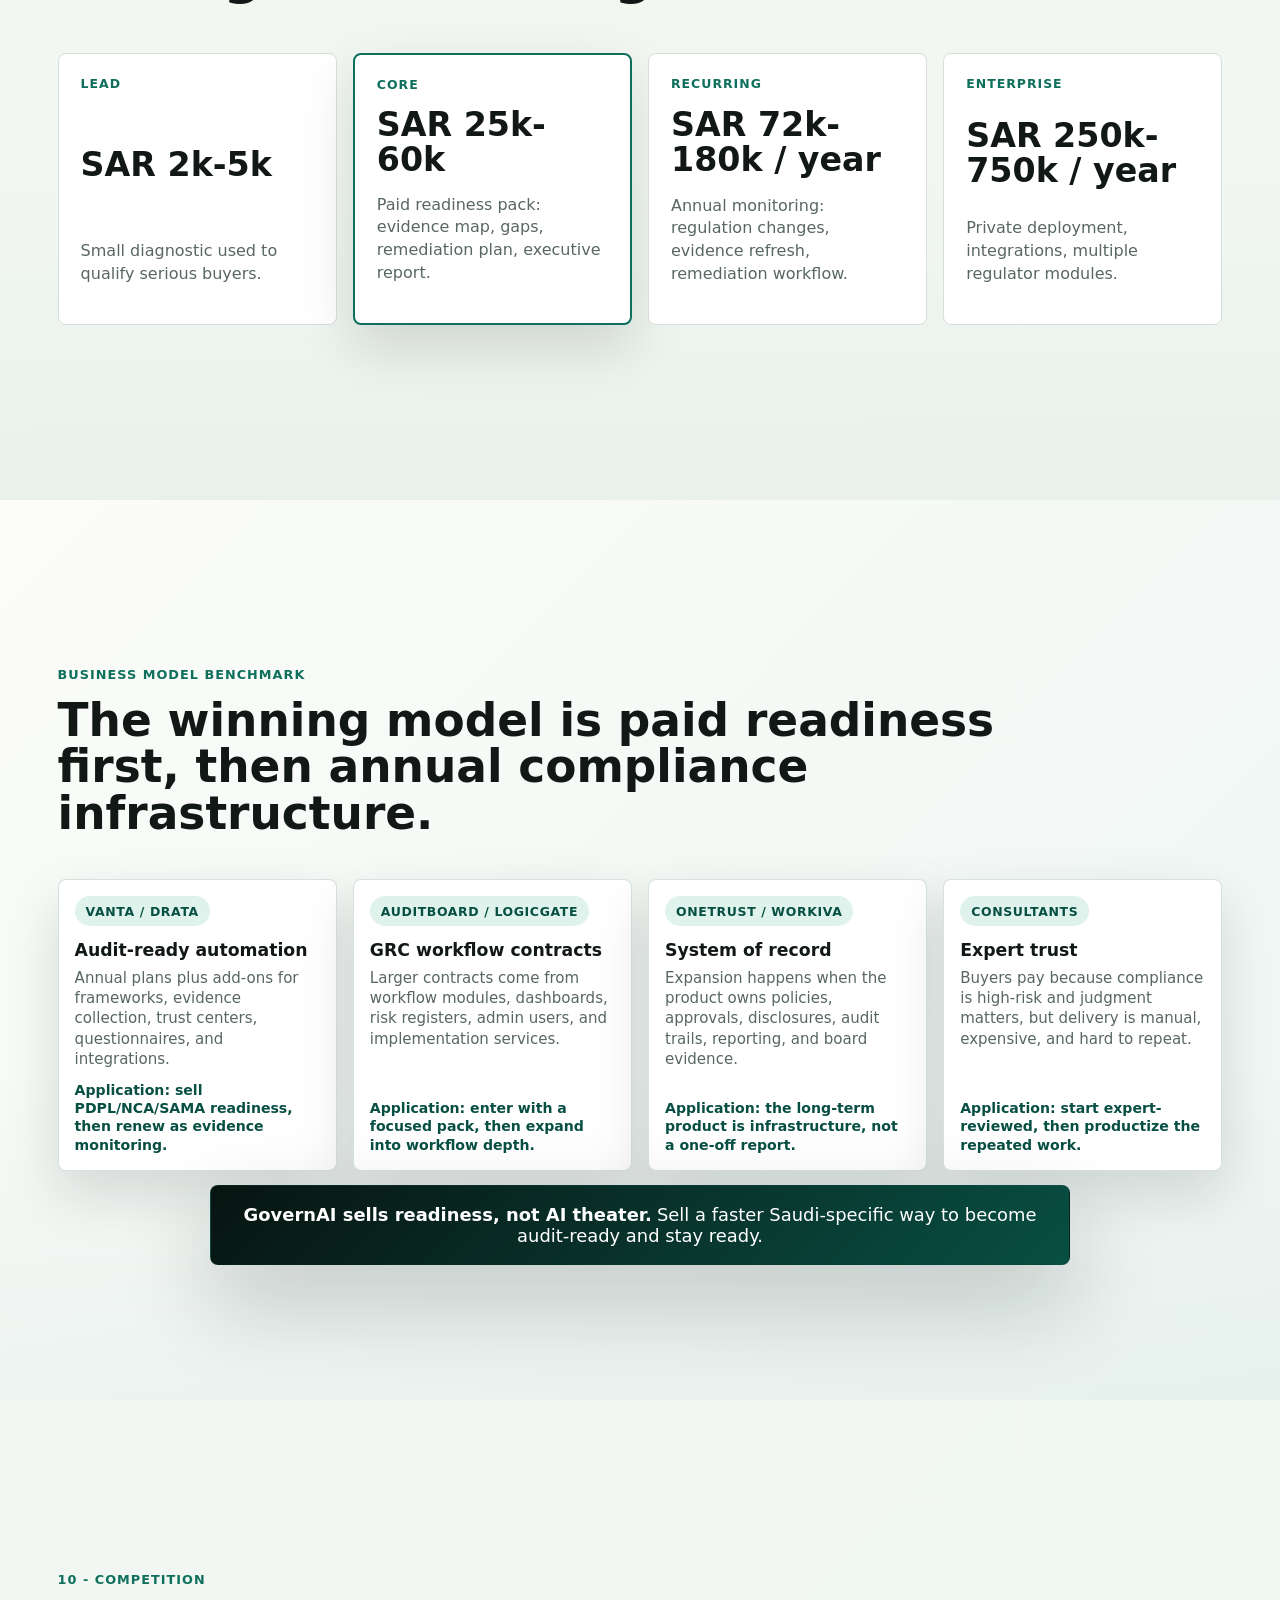
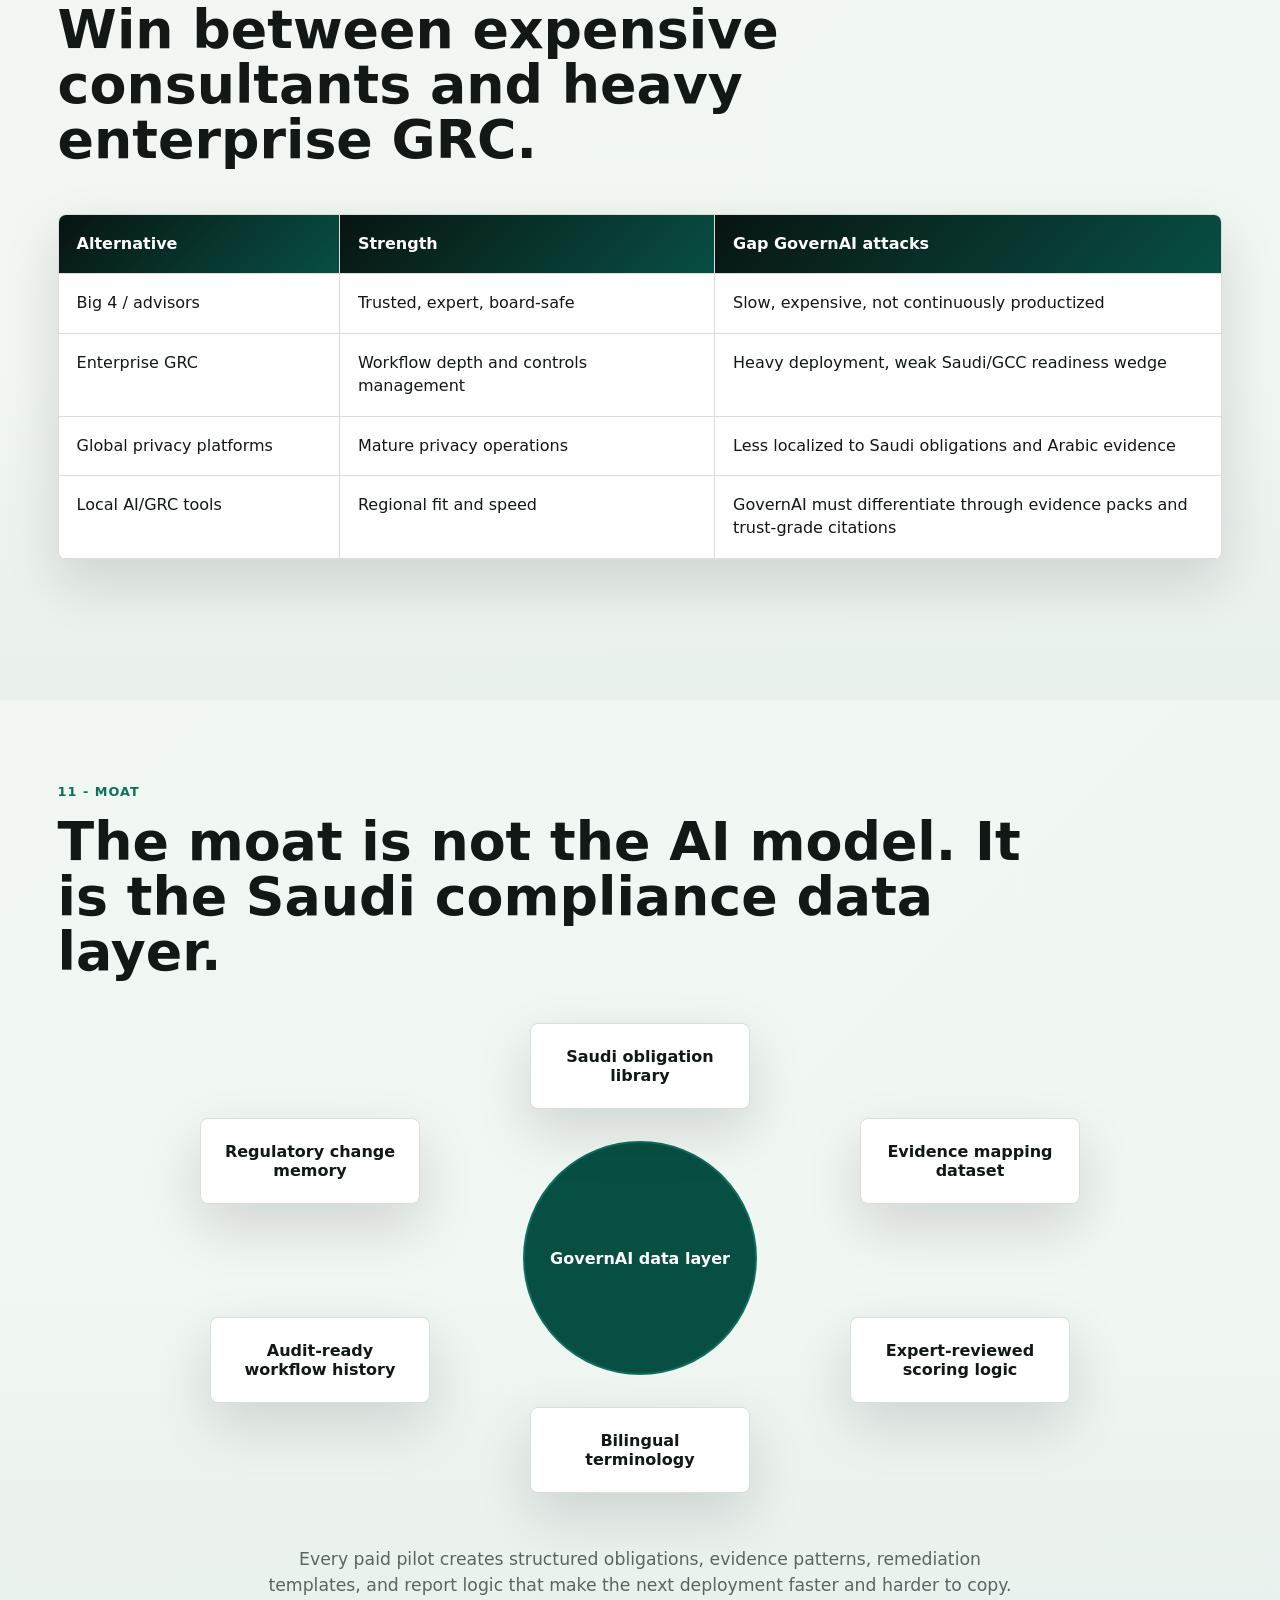
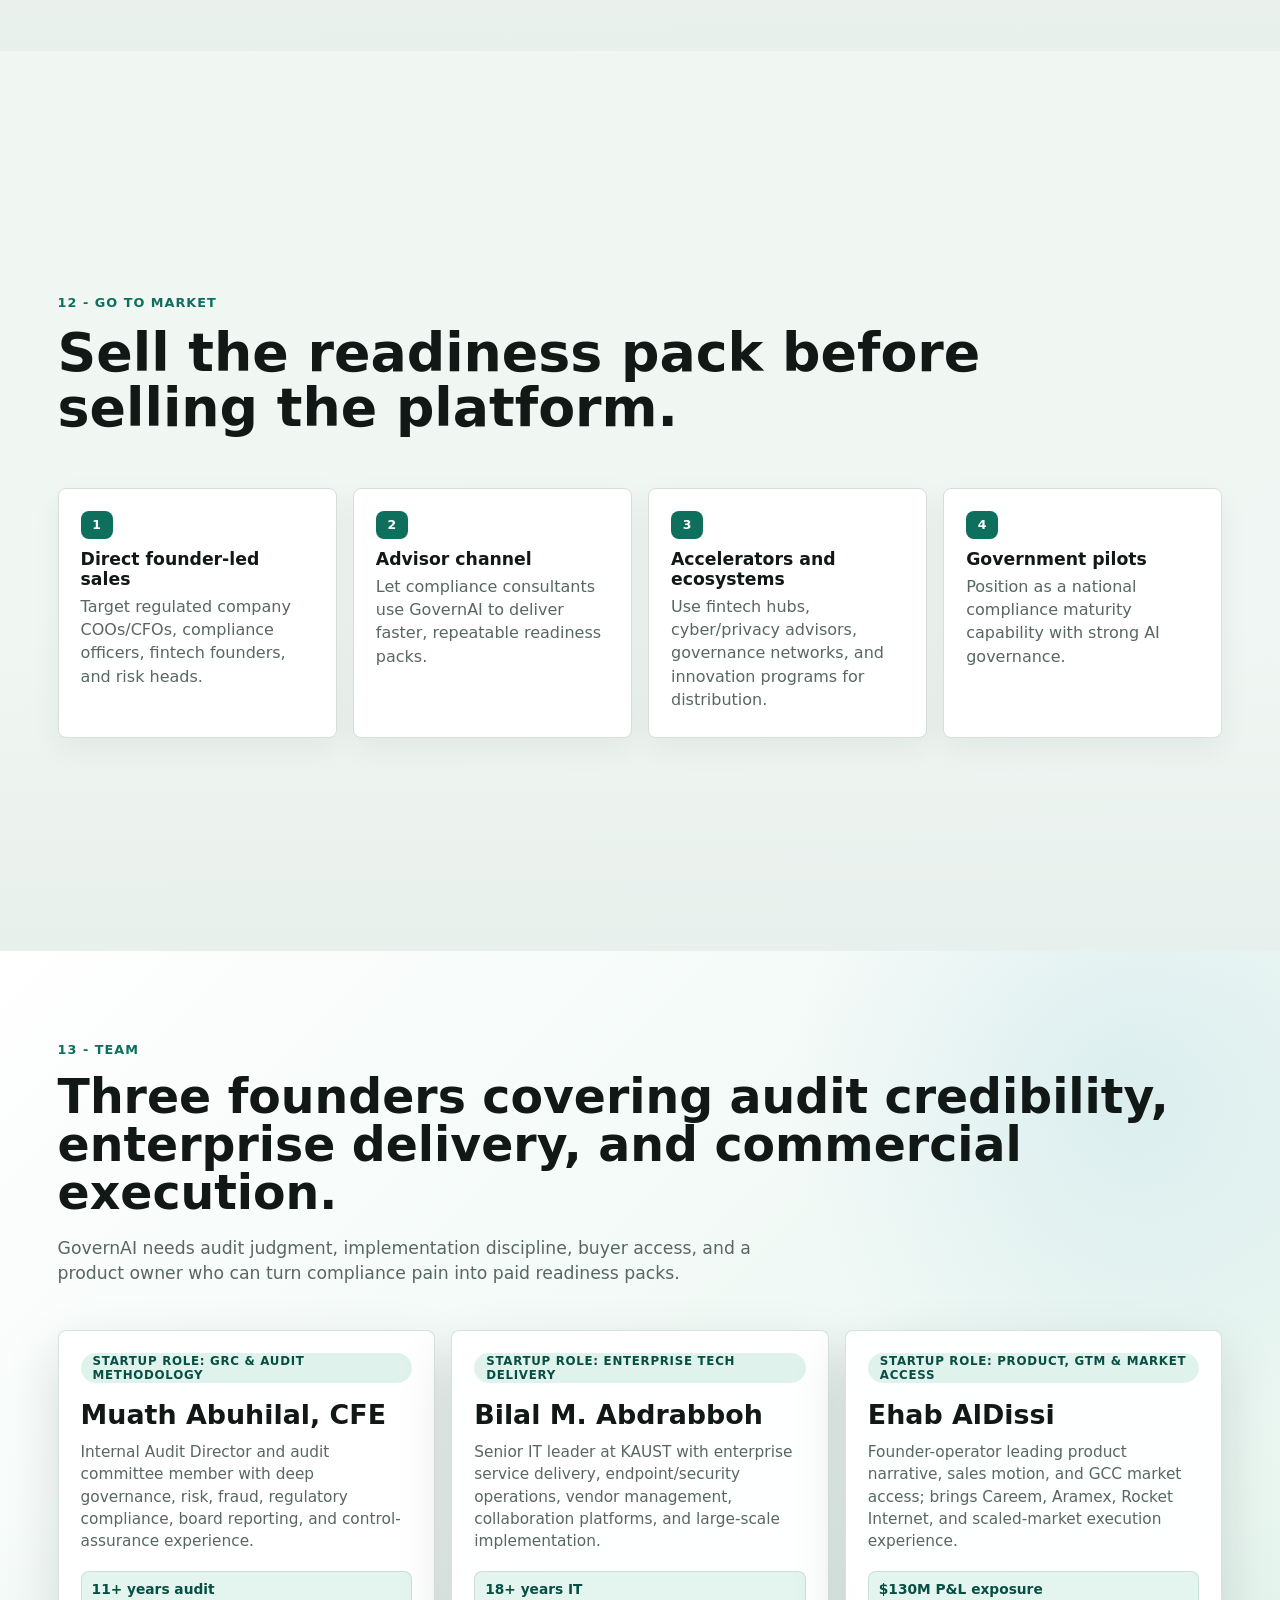
==== commit 433e9bba: "Remove CEO wording from team slide" ====
--- a/Review/index.html
+++ b/Review/index.html
@@ -634,10 +634,10 @@
             </div>
           </article>
           <article class="team-card">
-            <span class="team-role">Startup role: CEO, product & GTM</span>
+            <span class="team-role">Startup role: product, GTM & market access</span>
             <b>Ehab AlDissi</b>
             <p>
-              CEO/founder operator leading product narrative, sales motion, and GCC market access;
+              Founder-operator leading product narrative, sales motion, and GCC market access;
               brings Careem, Aramex, Rocket Internet, and scaled-market execution experience.
             </p>
             <div class="team-proof">
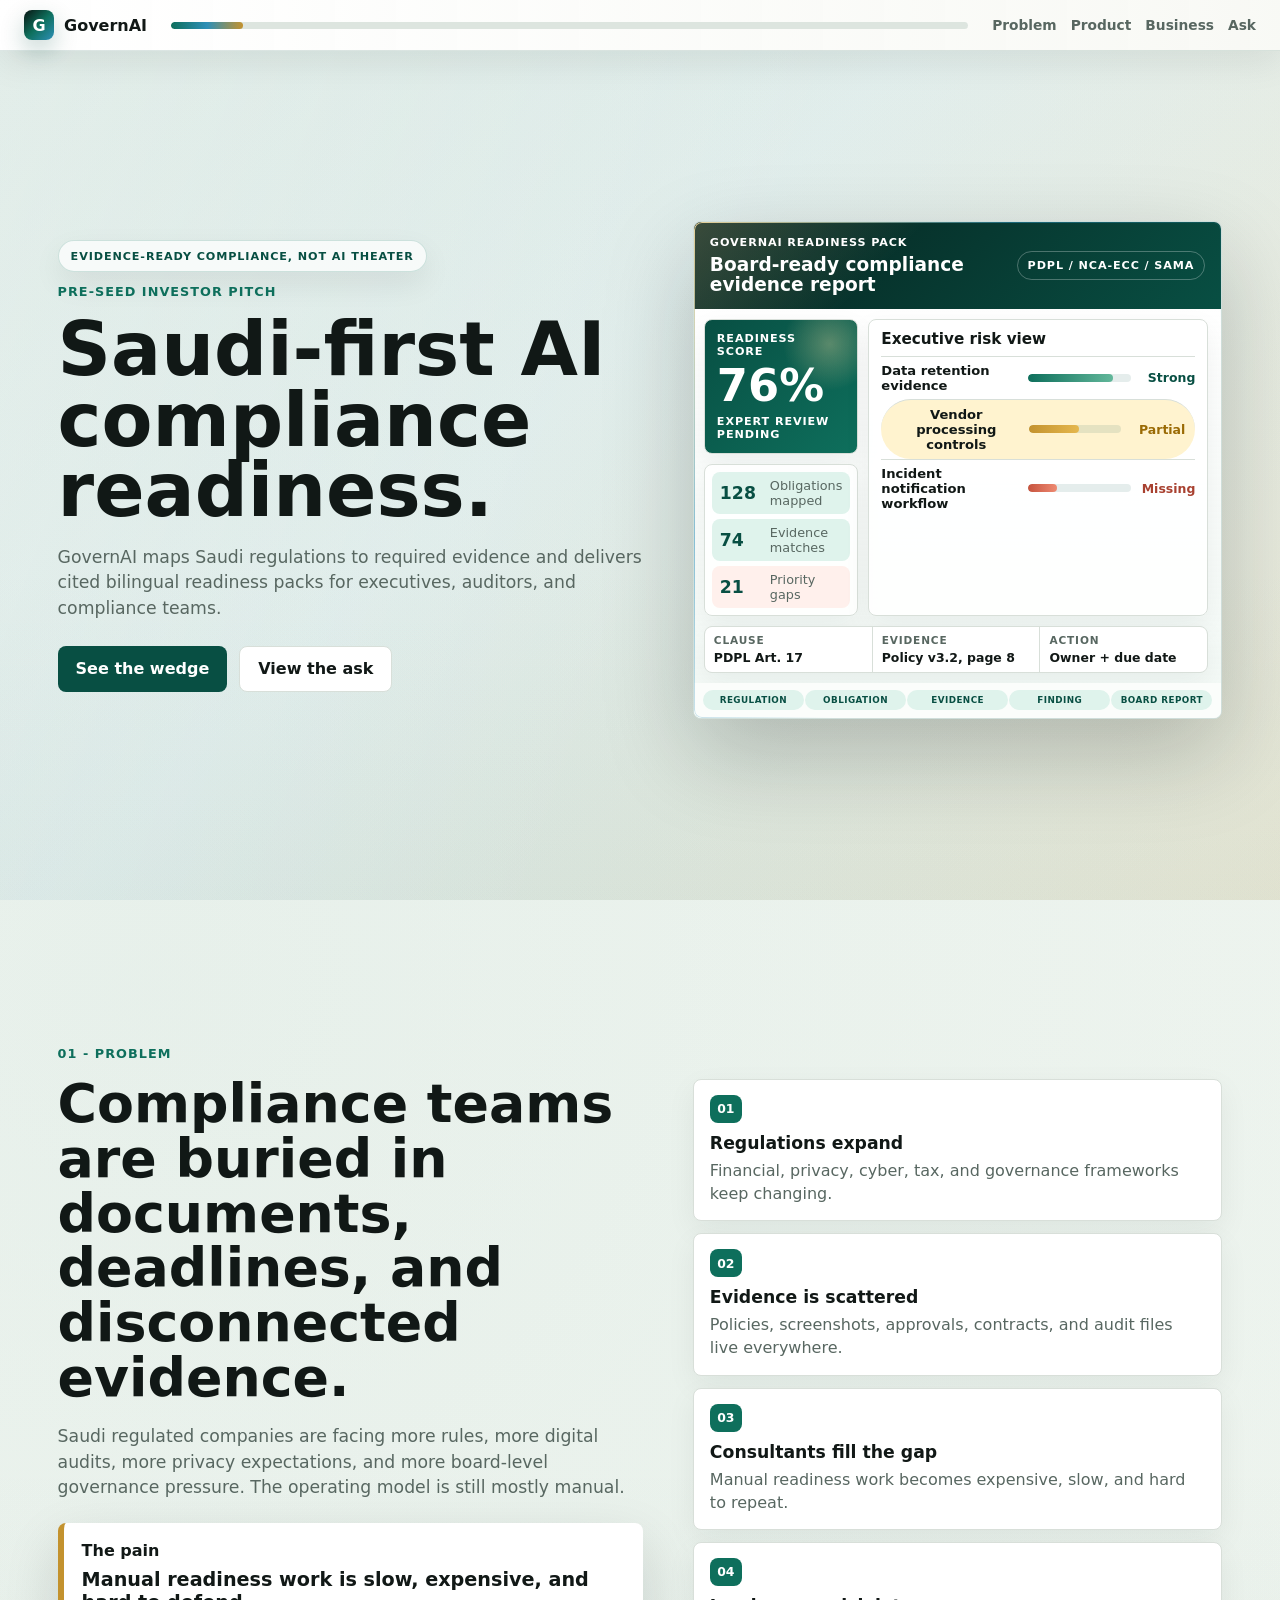
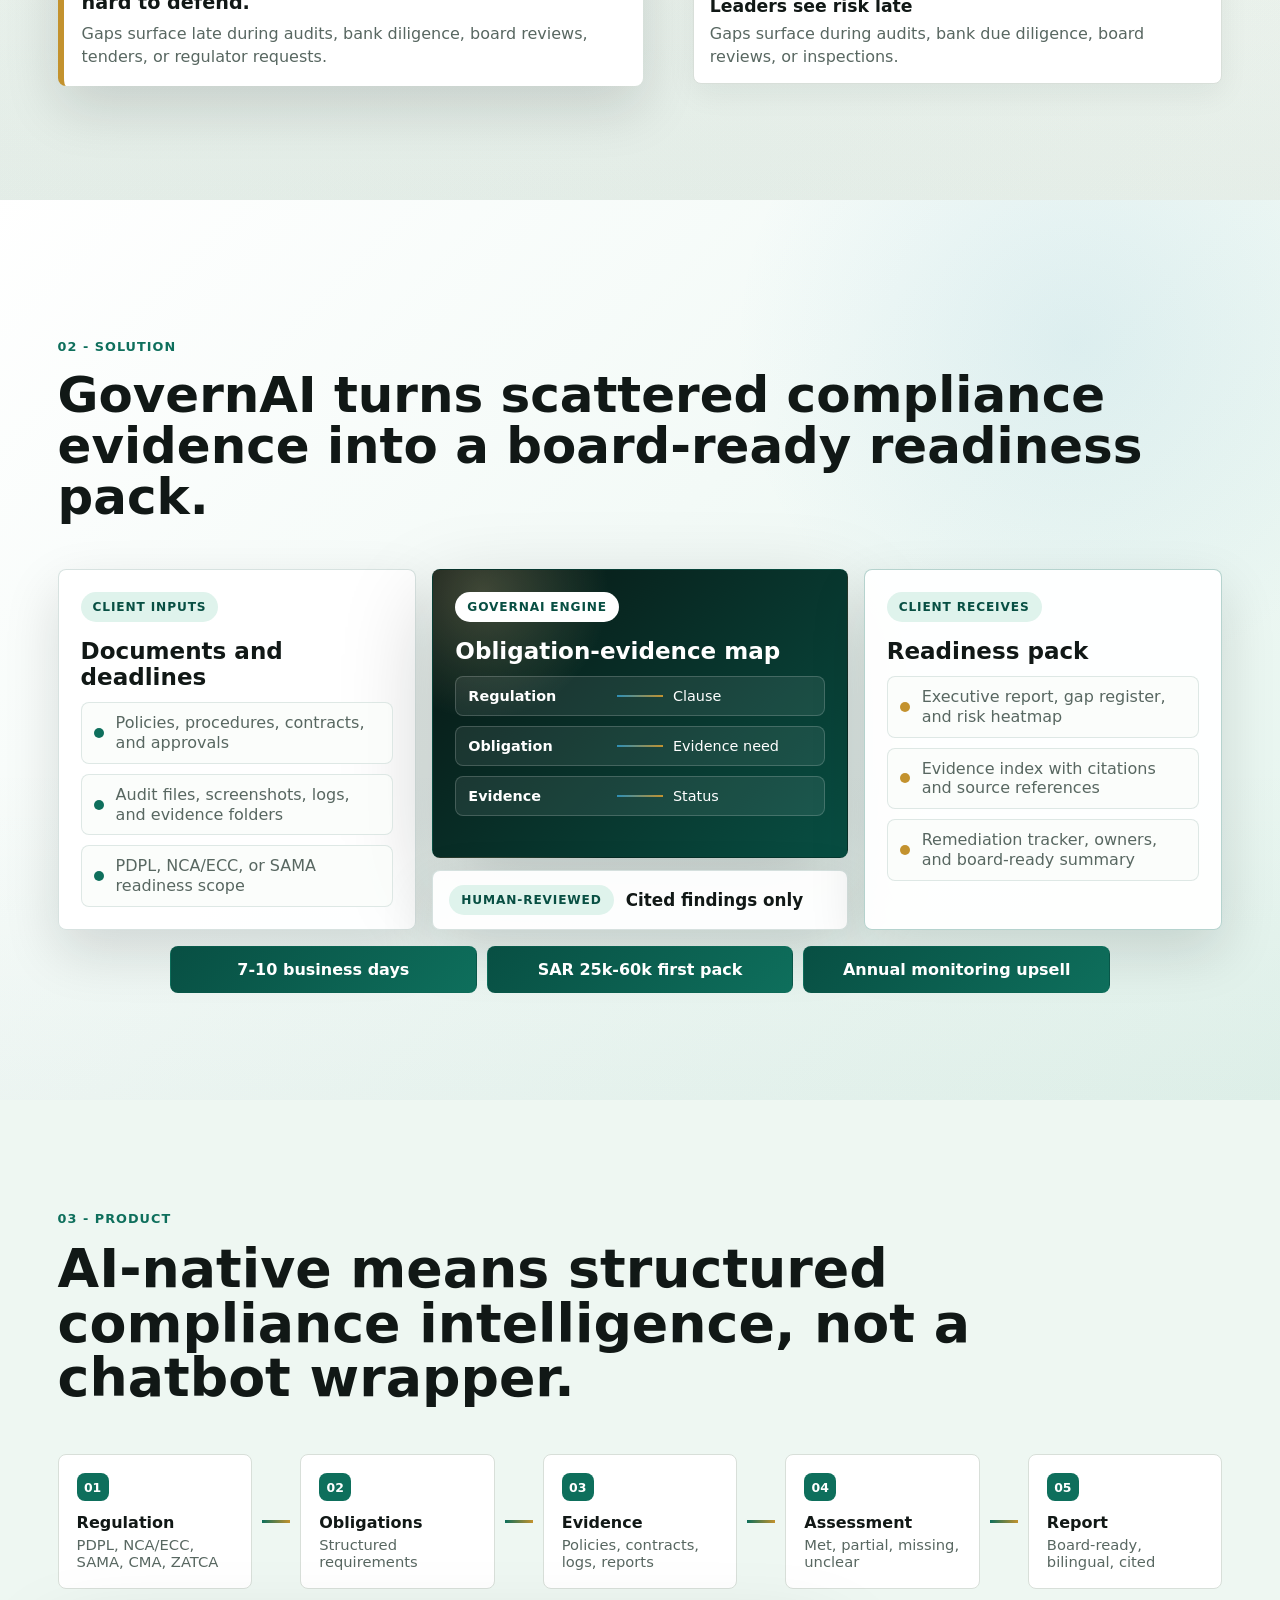
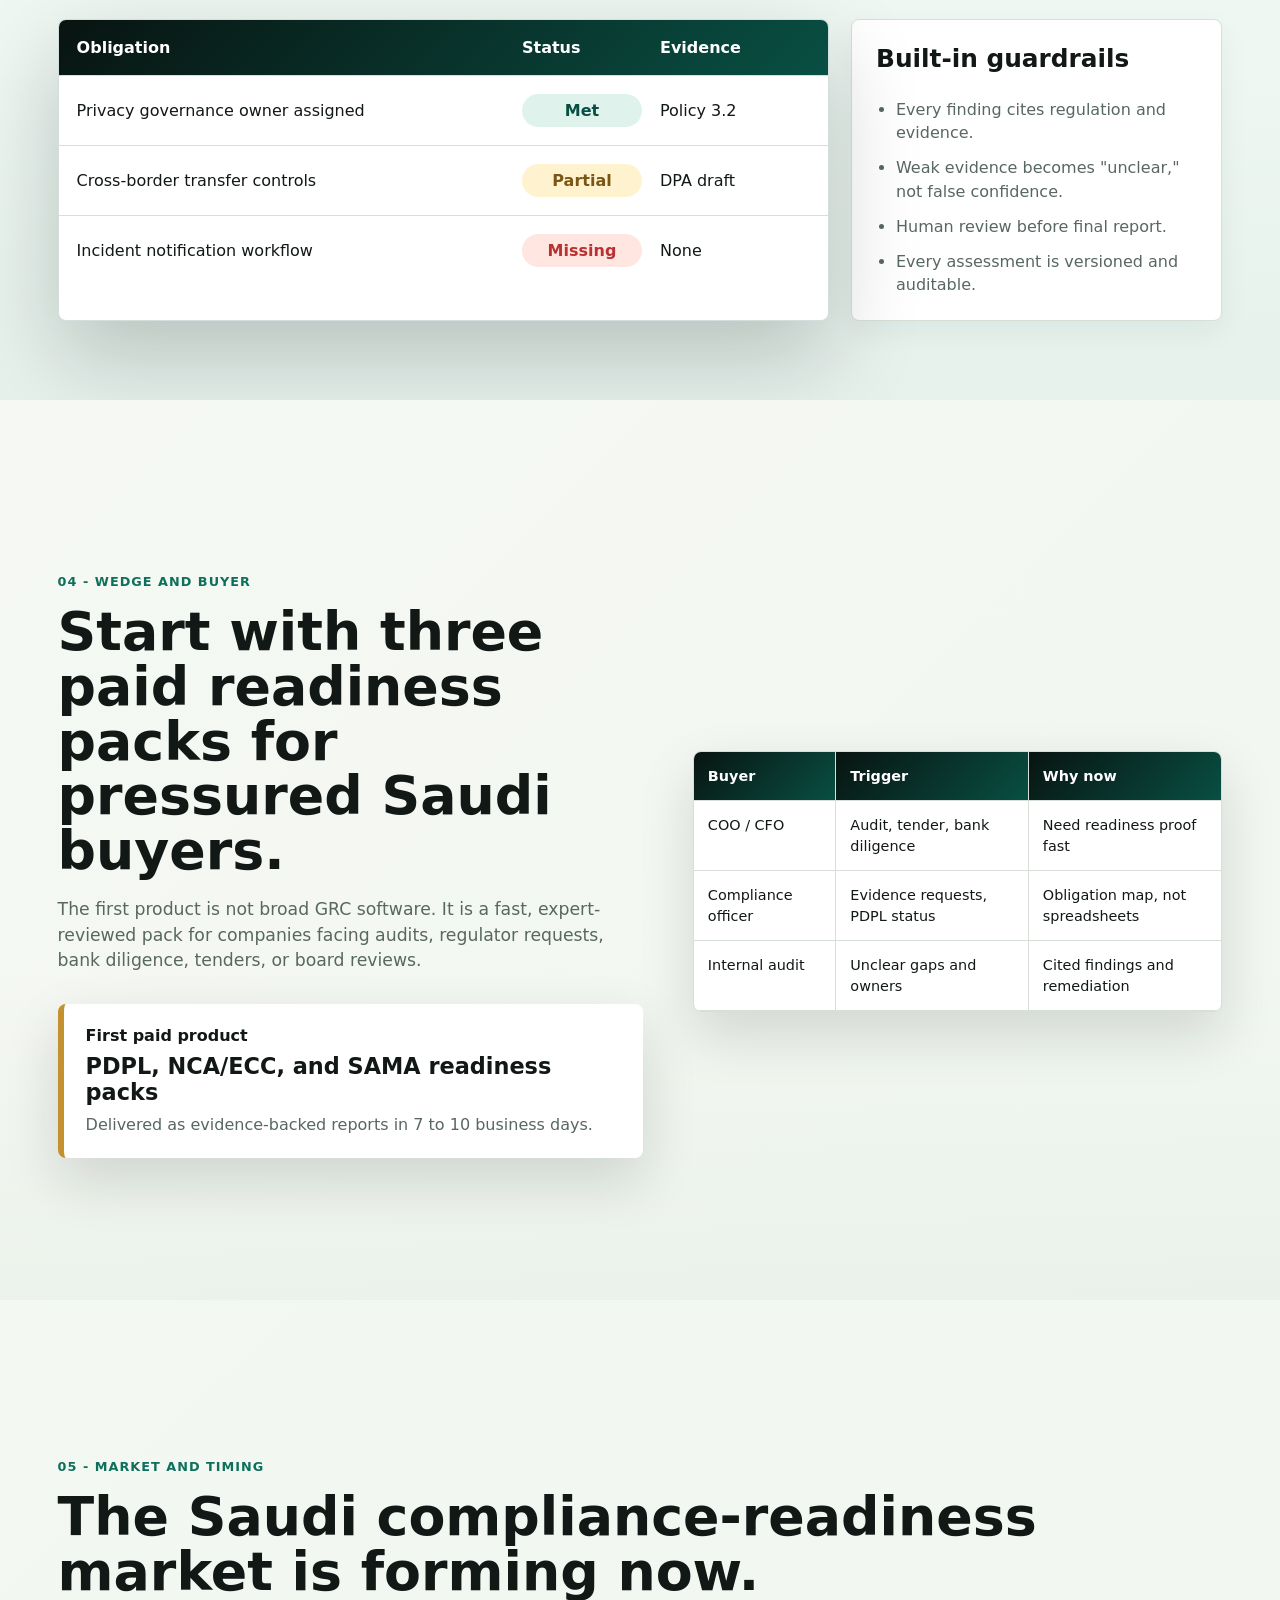
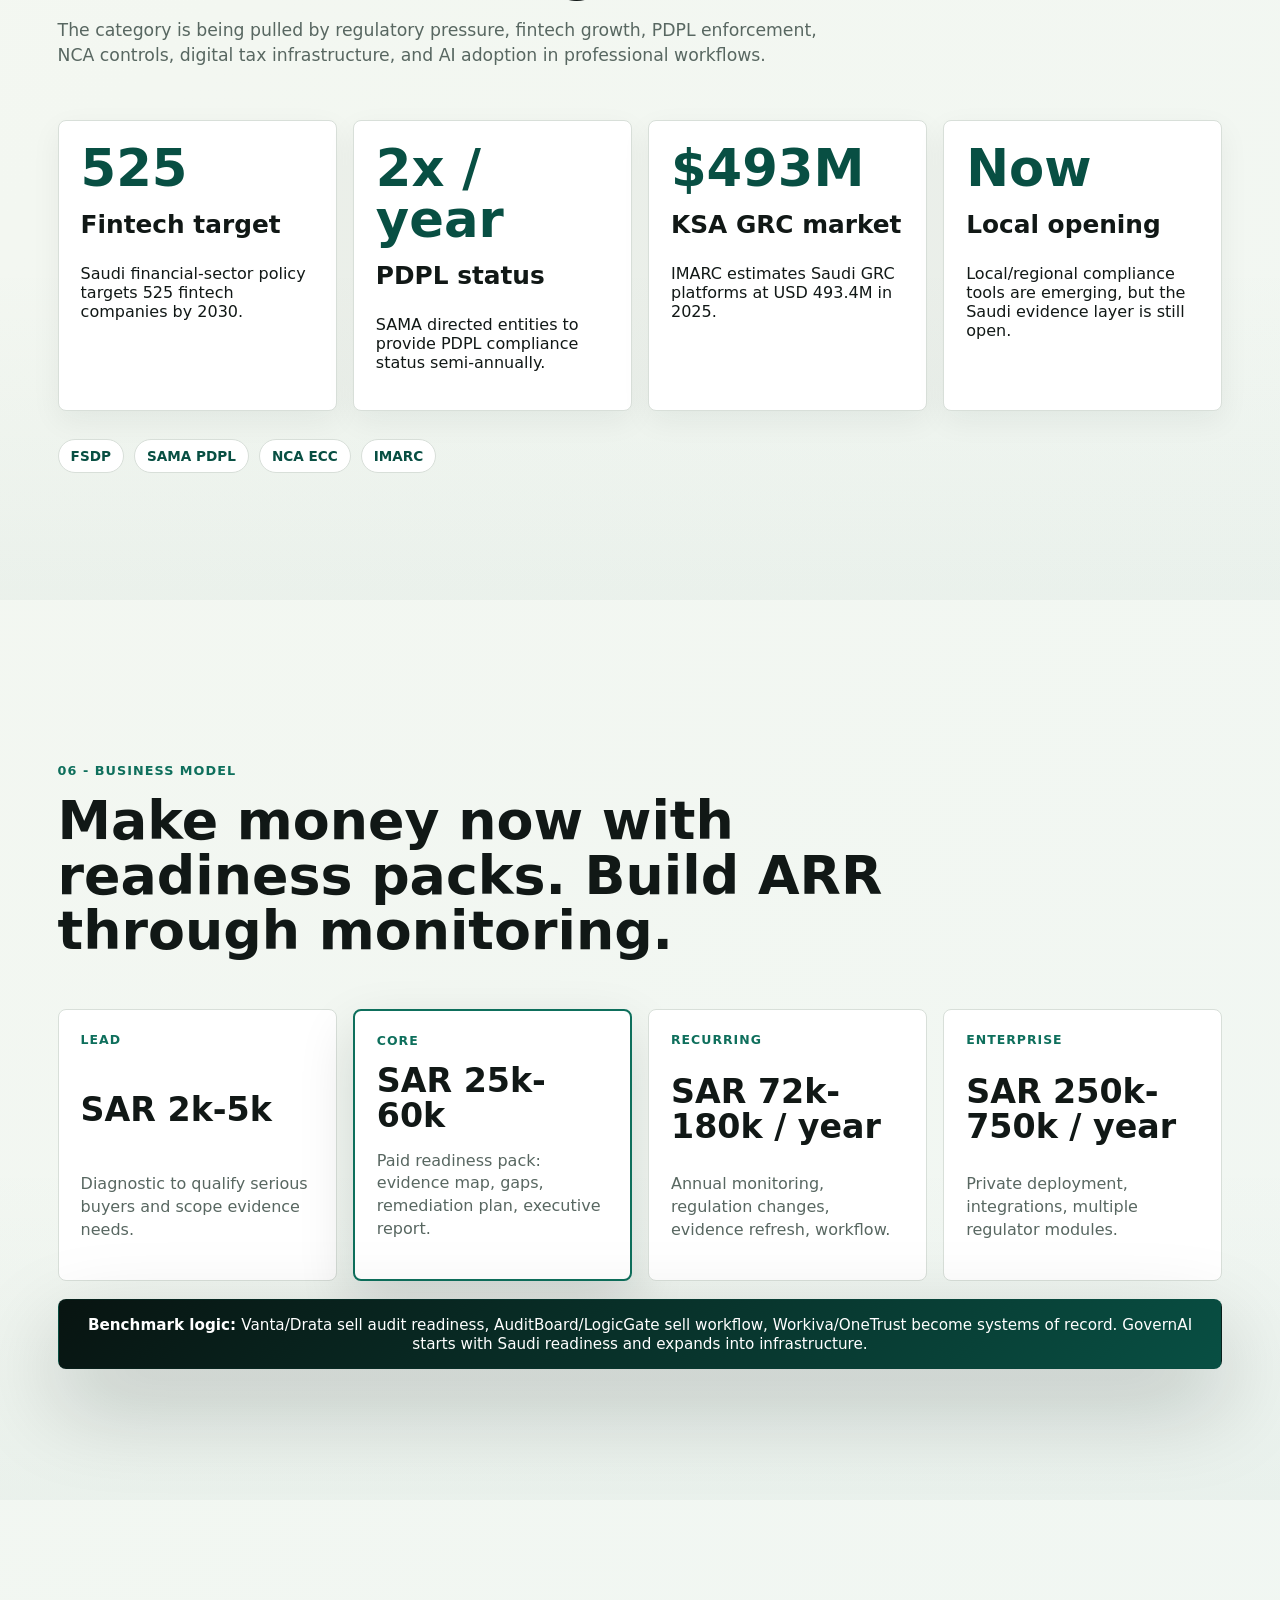
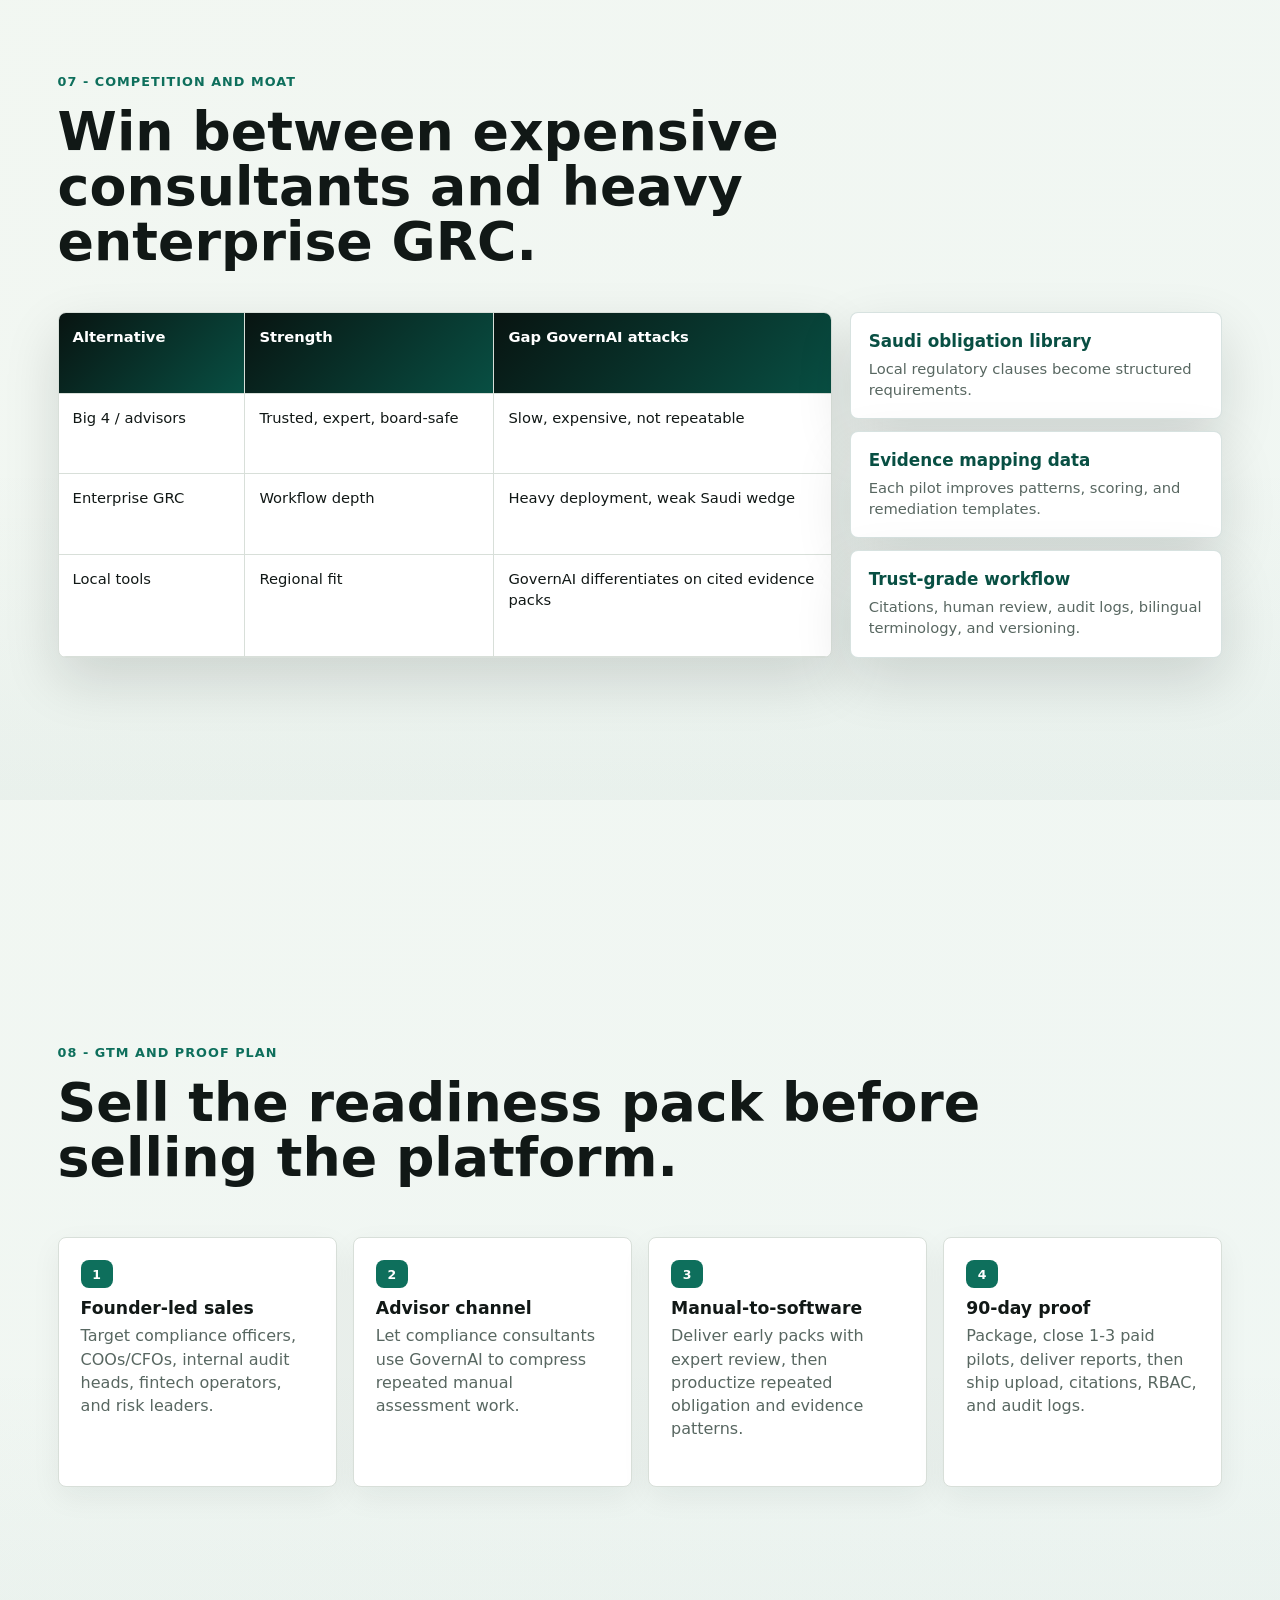
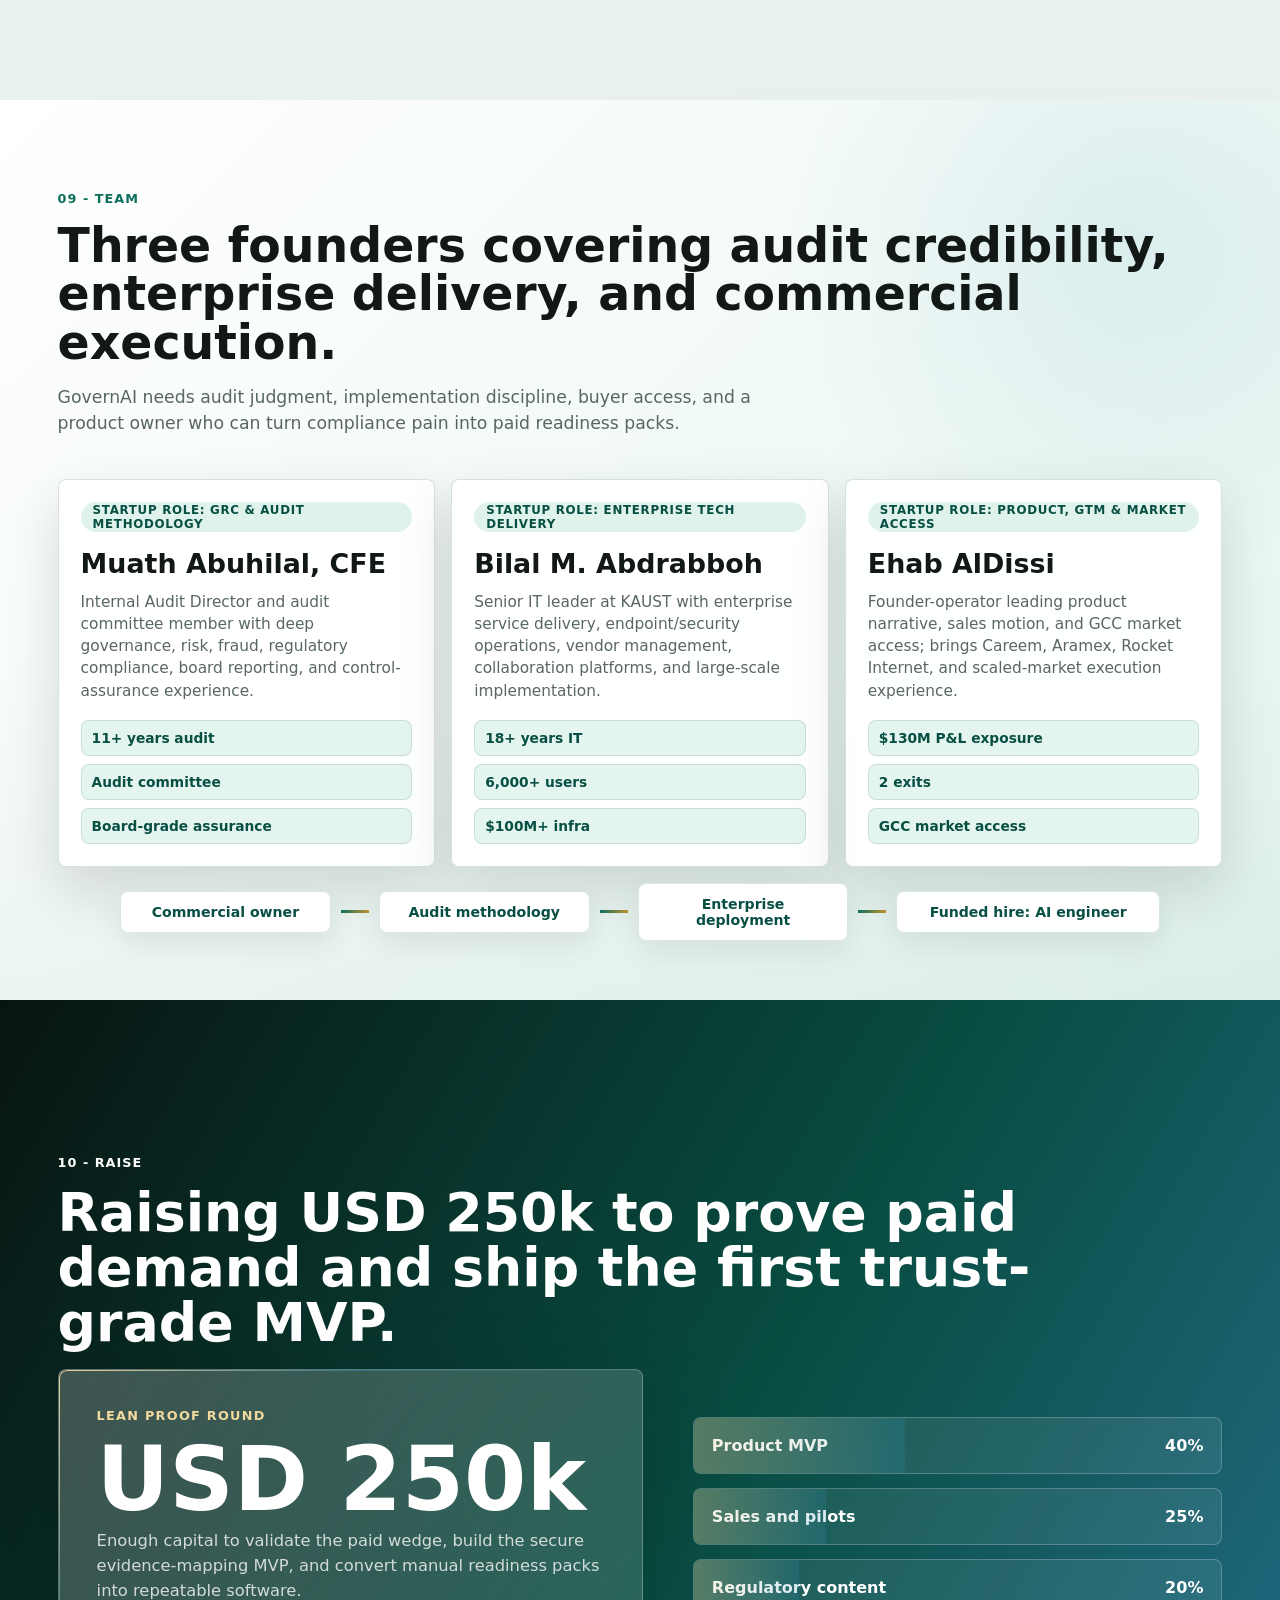
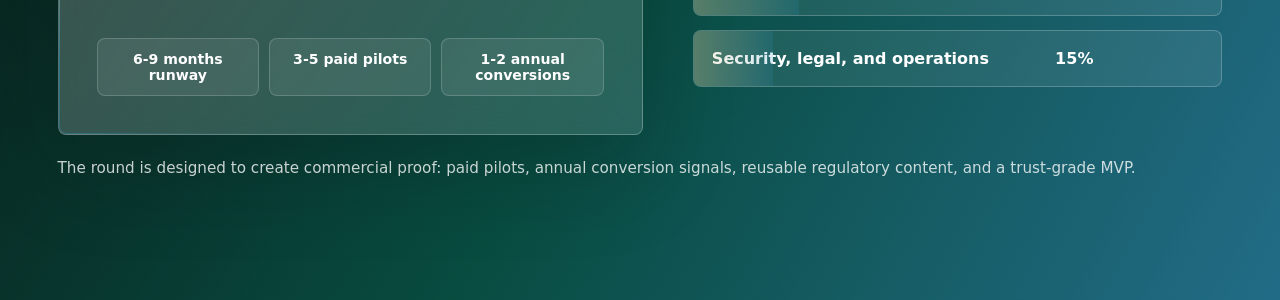
==== commit 0f16c92a: "Create 11-slide pitch deck" ====
--- a/Review/index.html
+++ b/Review/index.html
@@ -8,7 +8,7 @@
       content="GovernAI investor pitch deck: Saudi-first AI-native compliance readiness for regulated companies."
     />
     <title>GovernAI Investor Pitch Deck</title>
-    <link rel="stylesheet" href="../src/styles.css?v=team-balanced" />
+    <link rel="stylesheet" href="../src/styles.css?v=eleven-slide-pitch" />
   </head>
   <body>
     <header class="deck-shell" aria-label="Deck navigation">
@@ -20,18 +20,18 @@
         <span id="progressBar"></span>
       </div>
       <nav class="nav-links" aria-label="Slides">
-        <a href="#slide-3">Why Now</a>
-        <a href="#slide-6">Product</a>
-        <a href="#slide-10">Business</a>
-        <a href="#slide-14">Ask</a>
+        <a href="#slide-2">Problem</a>
+        <a href="#slide-4">Product</a>
+        <a href="#slide-7">Business</a>
+        <a href="#slide-11">Ask</a>
       </nav>
     </header>
 
     <main id="deck">
-      <section class="slide hero" id="slide-1" data-title="Title">
+      <section class="slide hero" id="slide-1" data-title="Cover">
         <div class="hero-grid">
           <div class="hero-copy">
-            <p class="eyebrow">Pre-seed investor deck</p>
+            <p class="eyebrow">Pre-seed investor pitch</p>
             <h1>Saudi-first AI compliance readiness.</h1>
             <p class="lead">
               GovernAI maps Saudi regulations to required evidence and delivers cited bilingual
@@ -39,7 +39,7 @@
             </p>
             <div class="hero-actions">
               <a class="primary-action" href="#slide-5">See the wedge</a>
-              <a class="secondary-action" href="#slide-14">View the ask</a>
+              <a class="secondary-action" href="#slide-11">View the ask</a>
             </div>
           </div>
 
@@ -115,18 +115,58 @@
         </div>
       </section>
 
-      <section class="slide service-explainer" id="slide-1a" data-title="Service">
-        <div class="section-kicker">Service in one screen</div>
+      <section class="slide" id="slide-2" data-title="Problem">
+        <div class="section-kicker">01 - Problem</div>
+        <div class="two-col">
+          <div>
+            <h2>Compliance teams are buried in documents, deadlines, and disconnected evidence.</h2>
+            <p class="slide-intro">
+              Saudi regulated companies are facing more rules, more digital audits, more privacy
+              expectations, and more board-level governance pressure. The operating model is still
+              mostly manual.
+            </p>
+            <div class="callout compact-callout">
+              <b>The pain</b>
+              <span>Manual readiness work is slow, expensive, and hard to defend.</span>
+              <small>Gaps surface late during audits, bank diligence, board reviews, tenders, or regulator requests.</small>
+            </div>
+          </div>
+          <div class="pain-stack">
+            <div>
+              <span>01</span>
+              <b>Regulations expand</b>
+              <p>Financial, privacy, cyber, tax, and governance frameworks keep changing.</p>
+            </div>
+            <div>
+              <span>02</span>
+              <b>Evidence is scattered</b>
+              <p>Policies, screenshots, approvals, contracts, and audit files live everywhere.</p>
+            </div>
+            <div>
+              <span>03</span>
+              <b>Consultants fill the gap</b>
+              <p>Manual readiness work becomes expensive, slow, and hard to repeat.</p>
+            </div>
+            <div>
+              <span>04</span>
+              <b>Leaders see risk late</b>
+              <p>Gaps surface during audits, bank due diligence, board reviews, or inspections.</p>
+            </div>
+          </div>
+        </div>
+      </section>
+
+      <section class="slide service-explainer" id="slide-3" data-title="Solution">
+        <div class="section-kicker">02 - Solution</div>
         <h2>GovernAI turns scattered compliance evidence into a board-ready readiness pack.</h2>
         <div class="service-flow" aria-label="GovernAI service workflow">
           <article class="service-panel input-panel">
             <span>Client inputs</span>
             <b>Documents and deadlines</b>
             <ul>
-              <li>Policies and procedures</li>
-              <li>Contracts and approvals</li>
-              <li>Audit files and screenshots</li>
-              <li>PDPL, NCA/ECC, or SAMA scope</li>
+              <li>Policies, procedures, contracts, and approvals</li>
+              <li>Audit files, screenshots, logs, and evidence folders</li>
+              <li>PDPL, NCA/ECC, or SAMA readiness scope</li>
             </ul>
           </article>
           <div class="service-engine" aria-label="GovernAI evidence mapping engine">
@@ -148,10 +188,9 @@
             <span>Client receives</span>
             <b>Readiness pack</b>
             <ul>
-              <li>Board-ready executive report</li>
-              <li>Gap register and risk heatmap</li>
-              <li>Evidence index with citations</li>
-              <li>Remediation tracker and owners</li>
+              <li>Executive report, gap register, and risk heatmap</li>
+              <li>Evidence index with citations and source references</li>
+              <li>Remediation tracker, owners, and board-ready summary</li>
             </ul>
           </article>
         </div>
@@ -162,181 +201,8 @@
         </div>
       </section>
 
-      <section class="slide" id="slide-2" data-title="Problem">
-        <div class="section-kicker">01 - Problem</div>
-        <div class="two-col">
-          <div>
-            <h2>Compliance teams are buried in documents, deadlines, and disconnected evidence.</h2>
-            <p class="slide-intro">
-              Saudi regulated companies are facing more rules, more digital audits, more privacy
-              expectations, and more board-level governance pressure. The operating model is still
-              mostly manual.
-            </p>
-          </div>
-          <div class="pain-stack">
-            <div>
-              <span>01</span>
-              <b>Regulations expand</b>
-              <p>Financial, privacy, cyber, tax, and governance frameworks keep changing.</p>
-            </div>
-            <div>
-              <span>02</span>
-              <b>Evidence is scattered</b>
-              <p>Policies, screenshots, approvals, contracts, and audit files live everywhere.</p>
-            </div>
-            <div>
-              <span>03</span>
-              <b>Consultants fill the gap</b>
-              <p>Manual readiness work becomes expensive, slow, and hard to repeat.</p>
-            </div>
-            <div>
-              <span>04</span>
-              <b>Leaders see risk late</b>
-              <p>Gaps surface during audits, bank due diligence, board reviews, or inspections.</p>
-            </div>
-          </div>
-        </div>
-      </section>
-
-      <section class="slide evidence" id="slide-3" data-title="Why Now">
-        <div class="section-kicker">02 - Why now</div>
-        <h2>The Saudi compliance-readiness market is forming now.</h2>
-        <p class="slide-intro">
-          The category is being pulled by policy, market growth, regulatory enforcement, and AI
-          adoption inside professional workflows.
-        </p>
-        <div class="evidence-grid">
-          <article>
-            <span class="metric">525</span>
-            <h3>Financial-sector growth</h3>
-            <p>The Financial Sector Development Program targets 525 fintech companies by 2030, expanding the regulated buyer base.</p>
-          </article>
-          <article>
-            <span class="metric">2026</span>
-            <h3>Open banking licensing</h3>
-            <p>SAMA began licensing open banking fintech companies after sandbox testing.</p>
-          </article>
-          <article>
-            <span class="metric">2x / year</span>
-            <h3>PDPL status pressure</h3>
-            <p>SAMA directed entities to provide PDPL compliance status semi-annually.</p>
-          </article>
-          <article>
-            <span class="metric">$493M</span>
-            <h3>KSA GRC platform market</h3>
-            <p>IMARC estimates the Saudi GRC platform market at USD 493.4M in 2025.</p>
-          </article>
-        </div>
-        <div class="source-row">
-          <a href="https://www.mof.gov.sa/en/about/Pages/Development_Program.aspx">FSDP</a>
-          <a href="https://www.sama.gov.sa/en-US/News/Pages/news-1135.aspx">SAMA open banking</a>
-          <a href="https://rulebook.sama.gov.sa/en/compliance-updated-personal-data-protection-law-and-its-implementing-regulations">SAMA PDPL circular</a>
-          <a href="https://www.imarcgroup.com/saudi-arabia-governance-risk-compliance-platform-market">IMARC</a>
-        </div>
-      </section>
-
-      <section class="slide pressure" id="slide-3b" data-title="Regulatory Pressure">
-        <div class="section-kicker">Regulatory pressure map</div>
-        <h2>The readiness packs are backed by repeated compliance events, not one-time policy noise.</h2>
-        <div class="pressure-map">
-          <article>
-            <span>SAMA</span>
-            <b>PDPL status + inspection risk</b>
-            <p>SAMA requires financial institutions to submit PDPL compliance status semi-annually and notes inspection visits.</p>
-          </article>
-          <article>
-            <span>NCA</span>
-            <b>ECC 2-2024 update</b>
-            <p>NCA updated Essential Cybersecurity Controls to strengthen national cybersecurity and safeguard information assets.</p>
-          </article>
-          <article>
-            <span>ZATCA</span>
-            <b>Digital tax infrastructure</b>
-            <p>E-invoicing moves tax evidence into structured digital workflows, proving the wider direction of travel.</p>
-          </article>
-          <article>
-            <span>FSDP</span>
-            <b>Regulated market expansion</b>
-            <p>Saudi financial-sector policy expands the regulated buyer base, while the product remains useful beyond fintech.</p>
-          </article>
-        </div>
-      </section>
-
-      <section class="slide" id="slide-4" data-title="Old Way">
-        <div class="section-kicker">03 - Old workflow</div>
-        <h2>The current workflow is a cost trap.</h2>
-        <div class="before-after">
-          <div class="workflow old">
-            <h3>Today</h3>
-            <ol>
-              <li>Regulation arrives as PDF, circular, or control list.</li>
-              <li>Compliance team interprets it manually.</li>
-              <li>Evidence requests go out by email and spreadsheet.</li>
-              <li>Consultants review gaps.</li>
-              <li>Management receives a late static report.</li>
-            </ol>
-          </div>
-          <div class="workflow new">
-            <h3>With GovernAI</h3>
-            <ol>
-              <li>Regulations become structured obligations.</li>
-              <li>Evidence is mapped to each obligation.</li>
-              <li>Weak or missing proof is surfaced early.</li>
-              <li>Human reviewers approve final findings.</li>
-              <li>Executives get a bilingual readiness pack.</li>
-            </ol>
-          </div>
-        </div>
-      </section>
-
-      <section class="slide" id="slide-5" data-title="Wedge">
-        <div class="section-kicker">04 - Wedge</div>
-        <div class="wedge-layout">
-          <div>
-            <h2>Start focused: three readiness packs for regulated Saudi companies.</h2>
-            <p class="slide-intro">
-              A three-pack entry keeps the offer focused while avoiding a single-segment dependency.
-              The same evidence engine powers each pack.
-            </p>
-            <div class="callout">
-              <b>First paid product</b>
-              <span>GovernAI Saudi Compliance Readiness Pack</span>
-              <small>PDPL, NCA/ECC, and SAMA readiness mapping delivered in 7 to 10 business days.</small>
-            </div>
-          </div>
-          <div class="target-rings" aria-label="Target customer rings">
-            <div class="ring ring-1">PDPL</div>
-            <div class="ring ring-2">NCA / ECC</div>
-            <div class="ring ring-3">SAMA / finance</div>
-            <div class="ring ring-4">Regulated enterprises</div>
-          </div>
-        </div>
-      </section>
-
-      <section class="slide buyer" id="slide-5a" data-title="Beachhead Buyer">
-        <div class="section-kicker">Beachhead buyer</div>
-        <h2>The first buyer is not "government" or "everyone in compliance." It is a pressured operator with a deadline.</h2>
-        <div class="buyer-table">
-          <div class="buyer-head">Buyer</div>
-          <div class="buyer-head">Trigger</div>
-          <div class="buyer-head">Why GovernAI wins</div>
-          <div>Regulated company COO / CFO</div>
-          <div>Audit, tender, board review, bank due diligence</div>
-          <div>Fast readiness pack before the next external review</div>
-          <div>Compliance officer</div>
-          <div>Evidence requests, PDPL status, policy gaps, board reporting</div>
-          <div>Obligation-level map instead of spreadsheet chasing</div>
-          <div>Risk / internal audit head</div>
-          <div>Upcoming audit, unresolved findings, unclear remediation owners</div>
-          <div>Cited findings, remediation tracker, and audit trail</div>
-          <div>Compliance advisory firm</div>
-          <div>Repeated manual assessments across clients</div>
-          <div>White-label engine that compresses delivery time</div>
-        </div>
-      </section>
-
-      <section class="slide product" id="slide-6" data-title="Product">
-        <div class="section-kicker">05 - Product</div>
+      <section class="slide product" id="slide-4" data-title="Product">
+        <div class="section-kicker">03 - Product</div>
         <h2>AI-native means structured compliance intelligence, not a chatbot wrapper.</h2>
         <div class="pipeline" aria-label="GovernAI product pipeline">
           <div>
@@ -396,89 +262,83 @@
         </div>
       </section>
 
-      <section class="slide" id="slide-7" data-title="Delivered Value">
-        <div class="section-kicker">06 - Value</div>
-        <h2>Delivered value: faster readiness, lower consultant dependency, clearer executive risk.</h2>
-        <div class="value-cards">
+      <section class="slide" id="slide-5" data-title="Wedge">
+        <div class="section-kicker">04 - Wedge and buyer</div>
+        <div class="wedge-layout">
+          <div>
+            <h2>Start with three paid readiness packs for pressured Saudi buyers.</h2>
+            <p class="slide-intro">
+              The first product is not broad GRC software. It is a fast, expert-reviewed pack
+              for companies facing audits, regulator requests, bank diligence, tenders, or board reviews.
+            </p>
+            <div class="callout">
+              <b>First paid product</b>
+              <span>PDPL, NCA/ECC, and SAMA readiness packs</span>
+              <small>Delivered as evidence-backed reports in 7 to 10 business days.</small>
+            </div>
+          </div>
+          <div class="buyer-table compact-buyer">
+            <div class="buyer-head">Buyer</div>
+            <div class="buyer-head">Trigger</div>
+            <div class="buyer-head">Why now</div>
+            <div>COO / CFO</div>
+            <div>Audit, tender, bank diligence</div>
+            <div>Need readiness proof fast</div>
+            <div>Compliance officer</div>
+            <div>Evidence requests, PDPL status</div>
+            <div>Obligation map, not spreadsheets</div>
+            <div>Internal audit</div>
+            <div>Unclear gaps and owners</div>
+            <div>Cited findings and remediation</div>
+          </div>
+        </div>
+      </section>
+
+      <section class="slide evidence" id="slide-6" data-title="Market">
+        <div class="section-kicker">05 - Market and timing</div>
+        <h2>The Saudi compliance-readiness market is forming now.</h2>
+        <p class="slide-intro">
+          The category is being pulled by regulatory pressure, fintech growth, PDPL enforcement,
+          NCA controls, digital tax infrastructure, and AI adoption in professional workflows.
+        </p>
+        <div class="evidence-grid">
           <article>
-            <b>For compliance teams</b>
-            <p>Move from scattered evidence chasing to one obligation-by-obligation readiness view.</p>
+            <span class="metric">525</span>
+            <h3>Fintech target</h3>
+            <p>Saudi financial-sector policy targets 525 fintech companies by 2030.</p>
           </article>
           <article>
-            <b>For executives and boards</b>
-            <p>Understand top regulatory gaps, risk exposure, and remediation priorities quickly.</p>
+            <span class="metric">2x / year</span>
+            <h3>PDPL status</h3>
+            <p>SAMA directed entities to provide PDPL compliance status semi-annually.</p>
           </article>
           <article>
-            <b>For audit and risk</b>
-            <p>Use evidence trails, citations, and remediation trackers instead of static summaries.</p>
+            <span class="metric">$493M</span>
+            <h3>KSA GRC market</h3>
+            <p>IMARC estimates Saudi GRC platforms at USD 493.4M in 2025.</p>
           </article>
           <article>
-            <b>For regulators and government</b>
-            <p>Future path to aggregate readiness signals, consistent interpretation, and better oversight.</p>
-          </article>
-        </div>
-        <div class="roi-strip">
-          <span>7-10 day pilot</span>
-          <span>SAR 25k-60k pack</span>
-          <span>Annual monitoring upsell</span>
-          <span>Enterprise private deployment later</span>
-        </div>
-      </section>
-
-      <section class="slide" id="slide-8" data-title="Market">
-        <div class="section-kicker">07 - Market</div>
-        <h2>Bottom-up market: win a high-urgency slice before expanding.</h2>
-        <div class="market-layout">
-          <div class="market-chart" aria-label="Market expansion chart">
-            <div style="--h:38%"><span>PDPL readiness</span></div>
-            <div style="--h:58%"><span>NCA/ECC readiness</span></div>
-            <div style="--h:78%"><span>SAMA / finance</span></div>
-            <div style="--h:92%"><span>GCC regulated</span></div>
-          </div>
-          <div class="market-notes">
-            <h3>Expansion logic</h3>
-            <p>
-              Start with three high-pressure packs: PDPL for broad data-heavy companies, NCA/ECC
-              for cyber-sensitive entities, and SAMA for financial-services buyers.
-            </p>
-            <p>
-              Then expand from readiness packs into annual monitoring, remediation workflows,
-              regulator-specific modules, and private enterprise deployment.
-            </p>
-          </div>
-        </div>
-      </section>
-
-      <section class="slide fomo" id="slide-9" data-title="FOMO">
-        <div class="section-kicker">08 - FOMO</div>
-        <h2>The window is real because the category is forming now.</h2>
-        <div class="fomo-board">
-          <div>
-            <b>Regulators are increasing evidence expectations.</b>
-            <p>PDPL, NCA/ECC controls, SAMA expectations, ZATCA phases, and board oversight create recurring evidence work.</p>
-          </div>
-          <div>
-            <b>Local AI compliance players are already appearing.</b>
-            <p>Bridge GRC, OSSUS, OCS, Dal, and other local/regional tools show the market is waking up.</p>
-          </div>
-          <div>
-            <b>Global platforms are too generic for the Saudi wedge.</b>
-            <p>The opening is localized obligation intelligence, Arabic/English terminology, and evidence packs that move fast.</p>
-          </div>
-        </div>
-        <p class="fomo-line">
-          If GovernAI owns the Saudi evidence mapping layer early, the platform can become the operating system for compliance readiness.
-        </p>
-      </section>
-
-      <section class="slide" id="slide-10" data-title="Business Model">
-        <div class="section-kicker">09 - Business model</div>
+            <span class="metric">Now</span>
+            <h3>Local opening</h3>
+            <p>Local/regional compliance tools are emerging, but the Saudi evidence layer is still open.</p>
+          </article>
+        </div>
+        <div class="source-row">
+          <a href="https://www.mof.gov.sa/en/about/Pages/Development_Program.aspx">FSDP</a>
+          <a href="https://rulebook.sama.gov.sa/en/compliance-updated-personal-data-protection-law-and-its-implementing-regulations">SAMA PDPL</a>
+          <a href="https://nca.gov.sa/en/regulatory-documents/controls-list/ecc/">NCA ECC</a>
+          <a href="https://www.imarcgroup.com/saudi-arabia-governance-risk-compliance-platform-market">IMARC</a>
+        </div>
+      </section>
+
+      <section class="slide" id="slide-7" data-title="Business Model">
+        <div class="section-kicker">06 - Business model</div>
         <h2>Make money now with readiness packs. Build ARR through monitoring.</h2>
         <div class="pricing-ladder">
           <div>
             <span>Lead</span>
             <b>SAR 2k-5k</b>
-            <p>Small diagnostic used to qualify serious buyers.</p>
+            <p>Diagnostic to qualify serious buyers and scope evidence needs.</p>
           </div>
           <div class="featured">
             <span>Core</span>
@@ -488,7 +348,7 @@
           <div>
             <span>Recurring</span>
             <b>SAR 72k-180k / year</b>
-            <p>Annual monitoring: regulation changes, evidence refresh, remediation workflow.</p>
+            <p>Annual monitoring, regulation changes, evidence refresh, workflow.</p>
           </div>
           <div>
             <span>Enterprise</span>
@@ -496,111 +356,67 @@
             <p>Private deployment, integrations, multiple regulator modules.</p>
           </div>
         </div>
-      </section>
-
-      <section class="slide benchmark" id="slide-10a" data-title="Business Model Benchmark">
-        <div class="section-kicker">Business model benchmark</div>
-        <h2>The winning model is paid readiness first, then annual compliance infrastructure.</h2>
-        <div class="benchmark-grid">
-          <article>
-            <span>Vanta / Drata</span>
-            <b>Audit-ready automation</b>
-            <p>Annual plans plus add-ons for frameworks, evidence collection, trust centers, questionnaires, and integrations.</p>
-            <strong>Application: sell PDPL/NCA/SAMA readiness, then renew as evidence monitoring.</strong>
-          </article>
-          <article>
-            <span>AuditBoard / LogicGate</span>
-            <b>GRC workflow contracts</b>
-            <p>Larger contracts come from workflow modules, dashboards, risk registers, admin users, and implementation services.</p>
-            <strong>Application: enter with a focused pack, then expand into workflow depth.</strong>
-          </article>
-          <article>
-            <span>OneTrust / Workiva</span>
-            <b>System of record</b>
-            <p>Expansion happens when the product owns policies, approvals, disclosures, audit trails, reporting, and board evidence.</p>
-            <strong>Application: the long-term product is infrastructure, not a one-off report.</strong>
-          </article>
-          <article>
-            <span>Consultants</span>
-            <b>Expert trust</b>
-            <p>Buyers pay because compliance is high-risk and judgment matters, but delivery is manual, expensive, and hard to repeat.</p>
-            <strong>Application: start expert-reviewed, then productize the repeated work.</strong>
-          </article>
-        </div>
-        <div class="benchmark-bottom">
-          <b>GovernAI sells readiness, not AI theater.</b>
-          <span>Sell a faster Saudi-specific way to become audit-ready and stay ready.</span>
-        </div>
-      </section>
-
-      <section class="slide" id="slide-11" data-title="Competition">
-        <div class="section-kicker">10 - Competition</div>
+        <div class="benchmark-bottom compact-benchmark">
+          <b>Benchmark logic:</b>
+          <span>Vanta/Drata sell audit readiness, AuditBoard/LogicGate sell workflow, Workiva/OneTrust become systems of record. GovernAI starts with Saudi readiness and expands into infrastructure.</span>
+        </div>
+      </section>
+
+      <section class="slide" id="slide-8" data-title="Competition and Moat">
+        <div class="section-kicker">07 - Competition and moat</div>
         <h2>Win between expensive consultants and heavy enterprise GRC.</h2>
-        <div class="matrix" role="table" aria-label="Competition positioning matrix">
-          <div class="matrix-head">Alternative</div>
-          <div class="matrix-head">Strength</div>
-          <div class="matrix-head">Gap GovernAI attacks</div>
-          <div>Big 4 / advisors</div>
-          <div>Trusted, expert, board-safe</div>
-          <div>Slow, expensive, not continuously productized</div>
-          <div>Enterprise GRC</div>
-          <div>Workflow depth and controls management</div>
-          <div>Heavy deployment, weak Saudi/GCC readiness wedge</div>
-          <div>Global privacy platforms</div>
-          <div>Mature privacy operations</div>
-          <div>Less localized to Saudi obligations and Arabic evidence</div>
-          <div>Local AI/GRC tools</div>
-          <div>Regional fit and speed</div>
-          <div>GovernAI must differentiate through evidence packs and trust-grade citations</div>
-        </div>
-      </section>
-
-      <section class="slide" id="slide-12" data-title="Moat">
-        <div class="section-kicker">11 - Moat</div>
-        <h2>The moat is not the AI model. It is the Saudi compliance data layer.</h2>
-        <div class="flywheel" aria-label="GovernAI moat flywheel">
-          <div>Saudi obligation library</div>
-          <div>Evidence mapping dataset</div>
-          <div>Expert-reviewed scoring logic</div>
-          <div>Bilingual terminology</div>
-          <div>Audit-ready workflow history</div>
-          <div>Regulatory change memory</div>
-        </div>
-        <p class="slide-intro narrow">
-          Every paid pilot creates structured obligations, evidence patterns, remediation templates,
-          and report logic that make the next deployment faster and harder to copy.
-        </p>
-      </section>
-
-      <section class="slide" id="slide-13" data-title="GTM">
-        <div class="section-kicker">12 - Go to market</div>
+        <div class="competition-moat">
+          <div class="matrix" role="table" aria-label="Competition positioning matrix">
+            <div class="matrix-head">Alternative</div>
+            <div class="matrix-head">Strength</div>
+            <div class="matrix-head">Gap GovernAI attacks</div>
+            <div>Big 4 / advisors</div>
+            <div>Trusted, expert, board-safe</div>
+            <div>Slow, expensive, not repeatable</div>
+            <div>Enterprise GRC</div>
+            <div>Workflow depth</div>
+            <div>Heavy deployment, weak Saudi wedge</div>
+            <div>Local tools</div>
+            <div>Regional fit</div>
+            <div>GovernAI differentiates on cited evidence packs</div>
+          </div>
+          <div class="moat-stack">
+            <article><b>Saudi obligation library</b><p>Local regulatory clauses become structured requirements.</p></article>
+            <article><b>Evidence mapping data</b><p>Each pilot improves patterns, scoring, and remediation templates.</p></article>
+            <article><b>Trust-grade workflow</b><p>Citations, human review, audit logs, bilingual terminology, and versioning.</p></article>
+          </div>
+        </div>
+      </section>
+
+      <section class="slide" id="slide-9" data-title="GTM and Proof">
+        <div class="section-kicker">08 - GTM and proof plan</div>
         <h2>Sell the readiness pack before selling the platform.</h2>
         <div class="gtm-grid">
           <div>
             <span>1</span>
-            <b>Direct founder-led sales</b>
-            <p>Target regulated company COOs/CFOs, compliance officers, fintech founders, and risk heads.</p>
+            <b>Founder-led sales</b>
+            <p>Target compliance officers, COOs/CFOs, internal audit heads, fintech operators, and risk leaders.</p>
           </div>
           <div>
             <span>2</span>
             <b>Advisor channel</b>
-            <p>Let compliance consultants use GovernAI to deliver faster, repeatable readiness packs.</p>
+            <p>Let compliance consultants use GovernAI to compress repeated manual assessment work.</p>
           </div>
           <div>
             <span>3</span>
-            <b>Accelerators and ecosystems</b>
-            <p>Use fintech hubs, cyber/privacy advisors, governance networks, and innovation programs for distribution.</p>
+            <b>Manual-to-software</b>
+            <p>Deliver early packs with expert review, then productize repeated obligation and evidence patterns.</p>
           </div>
           <div>
             <span>4</span>
-            <b>Government pilots</b>
-            <p>Position as a national compliance maturity capability with strong AI governance.</p>
-          </div>
-        </div>
-      </section>
-
-      <section class="slide team-slide" id="slide-13a" data-title="Team">
-        <div class="section-kicker">13 - Team</div>
+            <b>90-day proof</b>
+            <p>Package, close 1-3 paid pilots, deliver reports, then ship upload, citations, RBAC, and audit logs.</p>
+          </div>
+        </div>
+      </section>
+
+      <section class="slide team-slide" id="slide-10" data-title="Team">
+        <div class="section-kicker">09 - Team</div>
         <h2>Three founders covering audit credibility, enterprise delivery, and commercial execution.</h2>
         <p class="slide-intro">
           GovernAI needs audit judgment, implementation discipline, buyer access, and a product
@@ -658,8 +474,8 @@
         </div>
       </section>
 
-      <section class="slide ask-slide" id="slide-14" data-title="Ask">
-        <div class="section-kicker">14 - Raise</div>
+      <section class="slide ask-slide" id="slide-11" data-title="Ask">
+        <div class="section-kicker">10 - Raise</div>
         <h2>Raising USD 250k to prove paid demand and ship the first trust-grade MVP.</h2>
         <div class="ask-layout">
           <div class="ask-card">
@@ -682,72 +498,13 @@
             <div style="--p:15%">Security, legal, and operations <b>15%</b></div>
           </div>
         </div>
-        <p class="assumption">The round is designed to create commercial proof: paid pilots, annual conversion signals, and a trust-grade MVP.</p>
-      </section>
-
-      <section class="slide" id="slide-15" data-title="Execution">
-        <div class="section-kicker">15 - Execution plan</div>
-        <h2>Next 90 days: sell, deliver, productize.</h2>
-        <div class="timeline">
-          <div>
-            <span>Days 1-15</span>
-            <b>Package</b>
-            <p>Finalize SOW, teaser, sample report, target list, and outreach script.</p>
-          </div>
-          <div>
-            <span>Days 16-45</span>
-            <b>Sell and deliver</b>
-            <p>Close 1 to 3 paid pilots and deliver manually with AI-assisted expert review.</p>
-          </div>
-          <div>
-            <span>Days 46-90</span>
-            <b>Productize</b>
-            <p>Build upload, evidence mapping, citation view, report export, RBAC, and audit logs.</p>
-          </div>
-        </div>
-      </section>
-
-      <section class="slide sources" id="slide-16" data-title="Sources">
-        <div class="section-kicker">16 - Research basis</div>
-        <h2>Research basis for timing, market, and business model.</h2>
-        <p class="slide-intro">
-          The opportunity is grounded in Saudi regulatory signals, GRC/RegTech market indicators,
-          proven compliance automation models, and visible local/regional competition.
-        </p>
-        <div class="source-board">
-          <article>
-            <span>Investor narrative</span>
-            <a href="https://www.sequoiacap.com/article/writing-a-business-plan/">Sequoia: pitch structure</a>
-            <a href="https://www.ycombinator.com/blog/how-to-pitch-your-company/">YC: clear company pitch</a>
-            <a href="https://www.ycombinator.com/blog/how-to-raise-a-seed-round/">YC: seed fundraising guide</a>
-            <a href="https://www.prnewswire.com/news-releases/vcs-prioritize-people-in-an-ai-heavy-landscape-according-to-new-dropbox-docsend-report-302334444.html">Dropbox DocSend: investor behavior</a>
-          </article>
-          <article>
-            <span>Saudi regulatory urgency</span>
-            <a href="https://www.mof.gov.sa/en/about/Pages/Development_Program.aspx">Financial Sector Development Program</a>
-            <a href="https://www.sama.gov.sa/en-US/News/Pages/news-1135.aspx">SAMA: open banking licensing</a>
-            <a href="https://rulebook.sama.gov.sa/en/compliance-updated-personal-data-protection-law-and-its-implementing-regulations">SAMA Rulebook: PDPL circular</a>
-            <a href="https://nca.gov.sa/en/regulatory-documents/controls-list/ecc/">NCA: Essential Cybersecurity Controls</a>
-            <a href="https://zatca.gov.sa/en/E-Invoicing/Pages/default.aspx">ZATCA: e-invoicing</a>
-          </article>
-          <article>
-            <span>Market and competition</span>
-            <a href="https://www.imarcgroup.com/saudi-arabia-governance-risk-compliance-platform-market">IMARC: Saudi GRC platform market</a>
-            <a href="https://www.imarcgroup.com/saudi-arabia-regtech-market">IMARC: Saudi RegTech market</a>
-            <a href="https://www.vanta.com/pricing">Vanta: compliance automation model</a>
-            <a href="https://drata.com/plans">Drata: trust platform plans</a>
-            <a href="https://optro.ai/blog/auditboard-surpasses-300-million-in-arr-accelerates-growth-trajectory">AuditBoard: ARR benchmark</a>
-            <a href="https://www.logicgate.com/platform/pricing/">LogicGate: GRC pricing model</a>
-            <a href="https://www.onetrust.com/pricing/">OneTrust: modular trust platform</a>
-            <a href="https://newsroom.workiva.com/press-releases/workiva-announces-fourth-quarter-and-full-year-2025-financial-results">Workiva: large ACV contracts</a>
-          </article>
-        </div>
+        <p class="assumption">The round is designed to create commercial proof: paid pilots, annual conversion signals, reusable regulatory content, and a trust-grade MVP.</p>
       </section>
     </main>
 
     <div class="slide-controls" aria-label="Deck controls">
       <button id="prevSlide" type="button" aria-label="Previous slide">&lt;</button>
-      <span id="slideCounter">1 / 21</span>
+      <span id="slideCounter">1 / 11</span>
       <button id="nextSlide" type="button" aria-label="Next slide">&gt;</button>
     </div>
 
--- a/src/styles.css
+++ b/src/styles.css
@@ -1743,9 +1743,7 @@
 }
 
 body[data-active-slide="1"] .slide-controls,
-body[data-active-slide="2"] .slide-controls,
-body[data-active-slide="18"] .slide-controls,
-body[data-active-slide="21"] .slide-controls {
+body[data-active-slide="11"] .slide-controls {
   display: none;
 }
 
@@ -2056,6 +2054,91 @@
   color: rgba(255, 255, 255, 0.78);
 }
 
+.compact-callout {
+  margin-top: 22px;
+  padding: 18px;
+}
+
+.compact-callout span {
+  font-size: 1.2rem;
+}
+
+#slide-2 .pain-stack {
+  gap: 12px;
+}
+
+#slide-2 .pain-stack div {
+  padding: 15px 16px;
+}
+
+.compact-buyer {
+  width: 100%;
+  grid-template-columns: 0.74fr 1fr 1fr;
+  margin: 0;
+}
+
+.compact-buyer div {
+  padding: 14px;
+  font-size: 0.9rem;
+}
+
+.compact-benchmark {
+  width: min(1180px, 100%);
+  margin-top: 18px;
+  padding: 15px 18px;
+}
+
+.compact-benchmark b,
+.compact-benchmark span {
+  font-size: clamp(0.95rem, 1.15vw, 1.05rem);
+}
+
+.competition-moat {
+  width: min(1180px, 100%);
+  display: grid;
+  grid-template-columns: minmax(0, 1.35fr) minmax(280px, 0.65fr);
+  gap: 18px;
+  margin: 24px auto 0;
+  align-items: stretch;
+}
+
+.competition-moat .matrix {
+  width: 100%;
+  margin: 0;
+}
+
+.competition-moat .matrix div {
+  padding: 14px;
+  font-size: 0.92rem;
+}
+
+.moat-stack {
+  display: grid;
+  gap: 12px;
+}
+
+.moat-stack article {
+  border: 1px solid rgba(8, 79, 67, 0.16);
+  border-radius: 8px;
+  padding: 18px;
+  background: white;
+  box-shadow: var(--shadow);
+}
+
+.moat-stack b {
+  display: block;
+  margin-bottom: 8px;
+  color: var(--green-dark);
+  font-size: 1.05rem;
+}
+
+.moat-stack p {
+  margin: 0;
+  color: var(--muted);
+  font-size: 0.92rem;
+  line-height: 1.4;
+}
+
 .team-slide {
   background:
     radial-gradient(circle at 88% 16%, rgba(45, 143, 183, 0.1), transparent 25%),
@@ -2402,7 +2485,8 @@
   .ask-layout,
   .product-grid,
   .service-flow,
-  .before-after {
+  .before-after,
+  .competition-moat {
     grid-template-columns: 1fr;
   }
 
@@ -2474,6 +2558,14 @@
     grid-template-columns: 1fr;
   }
 
+  .compact-buyer {
+    width: 100%;
+  }
+
+  .competition-moat .matrix {
+    grid-template-columns: 1fr;
+  }
+
   .matrix-head:nth-child(2),
   .matrix-head:nth-child(3),
   .buyer-head:nth-child(2),
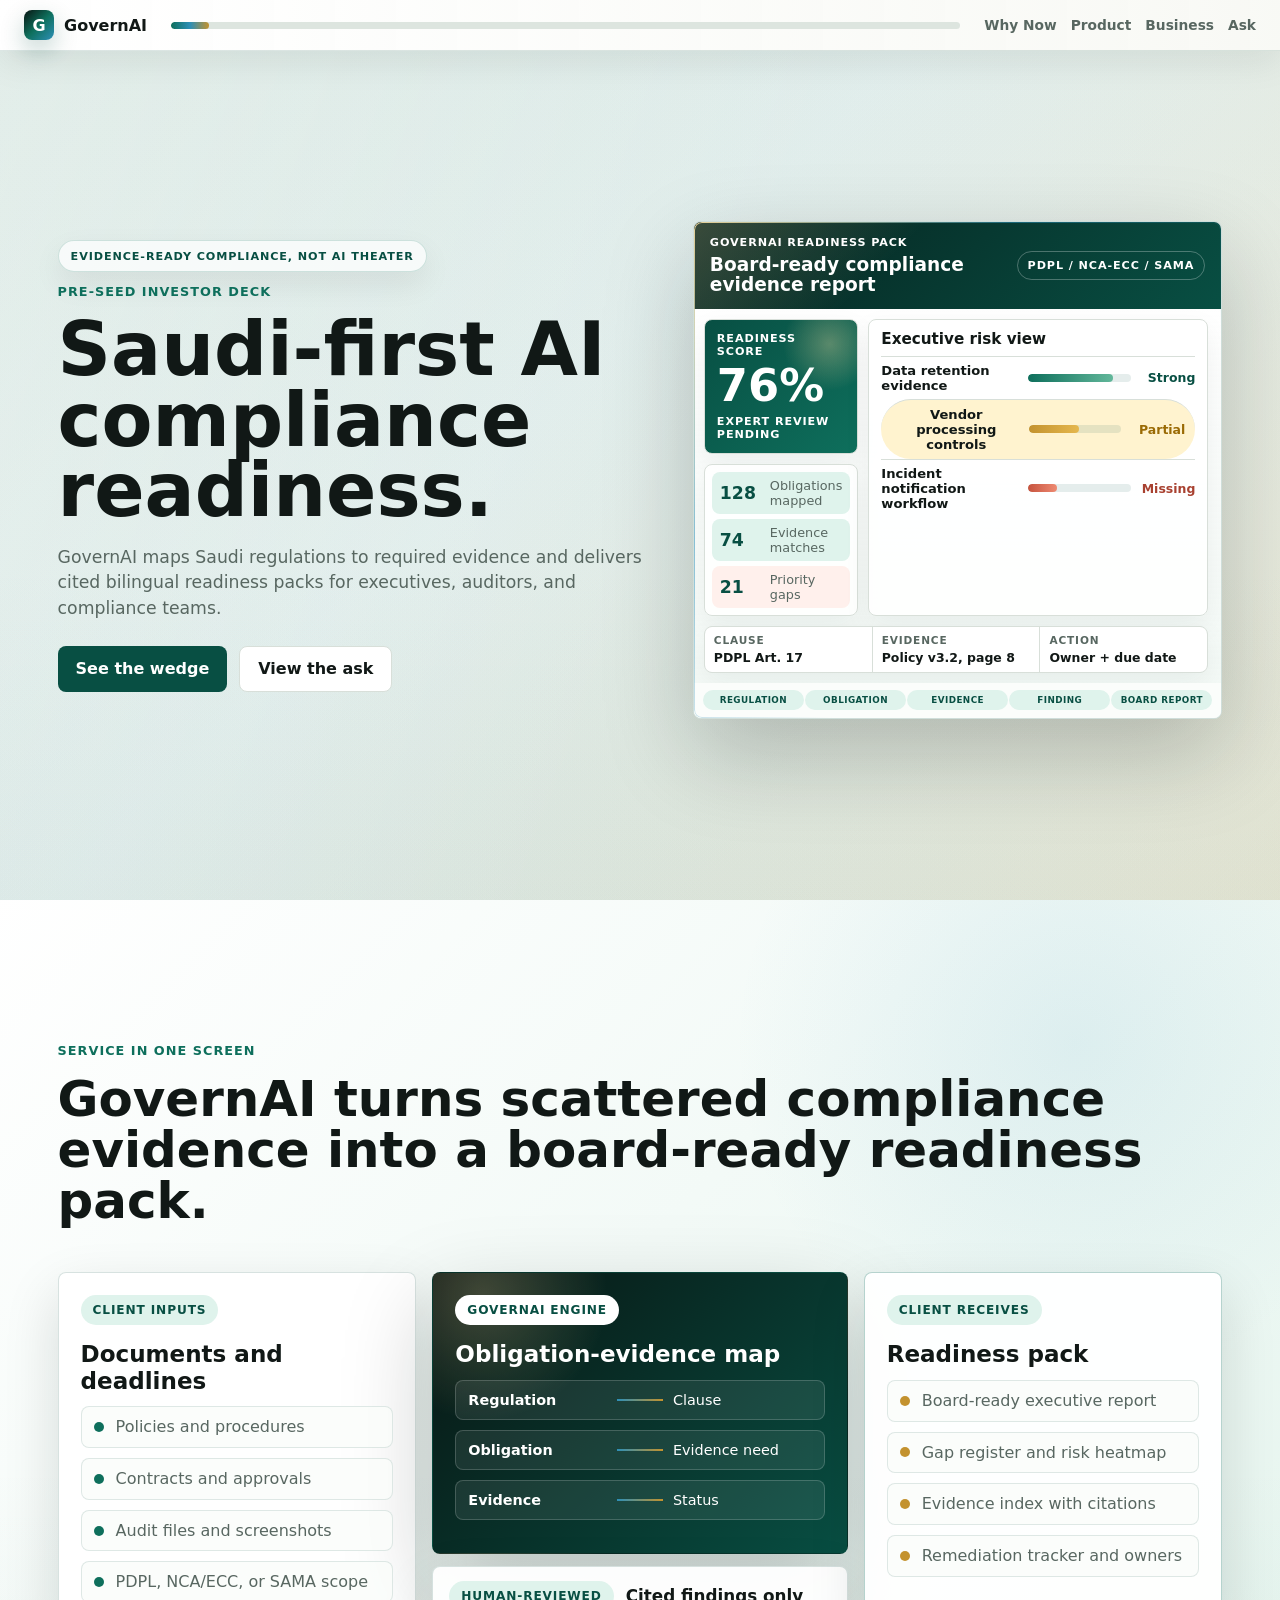
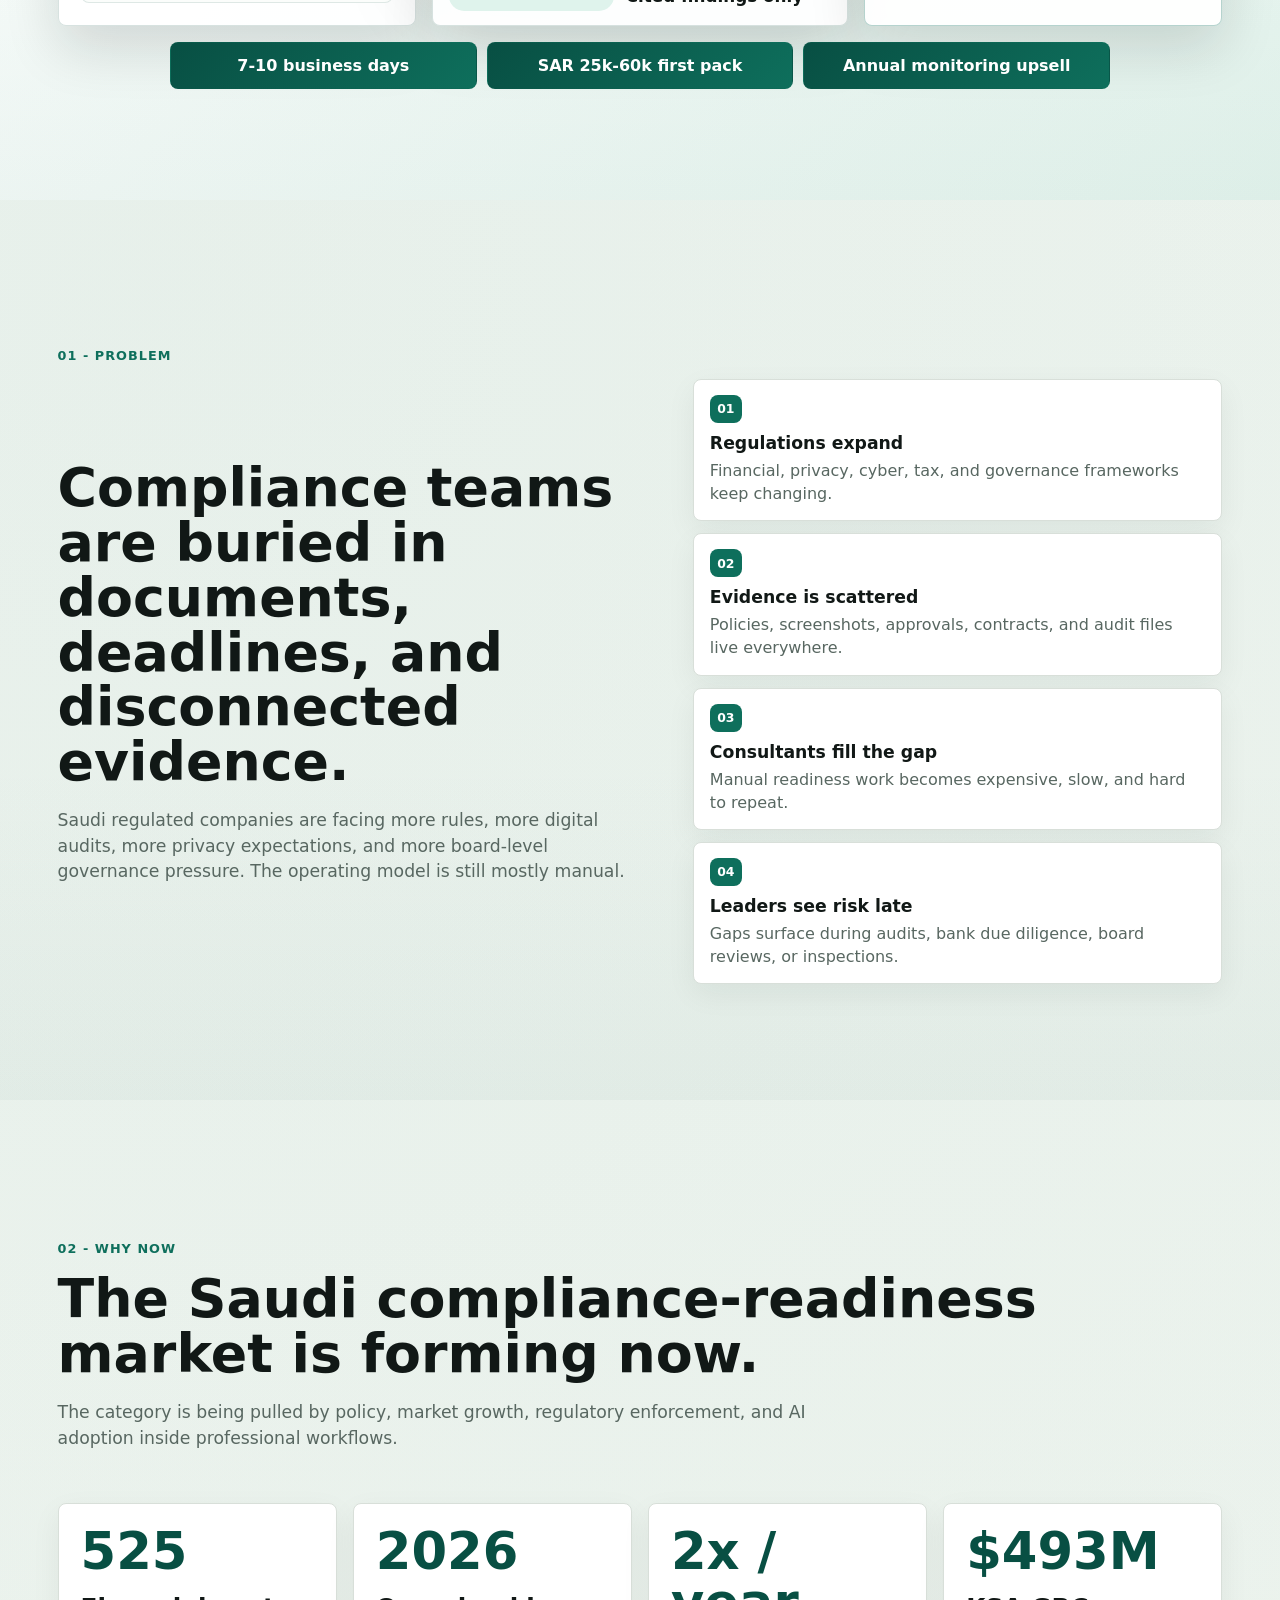
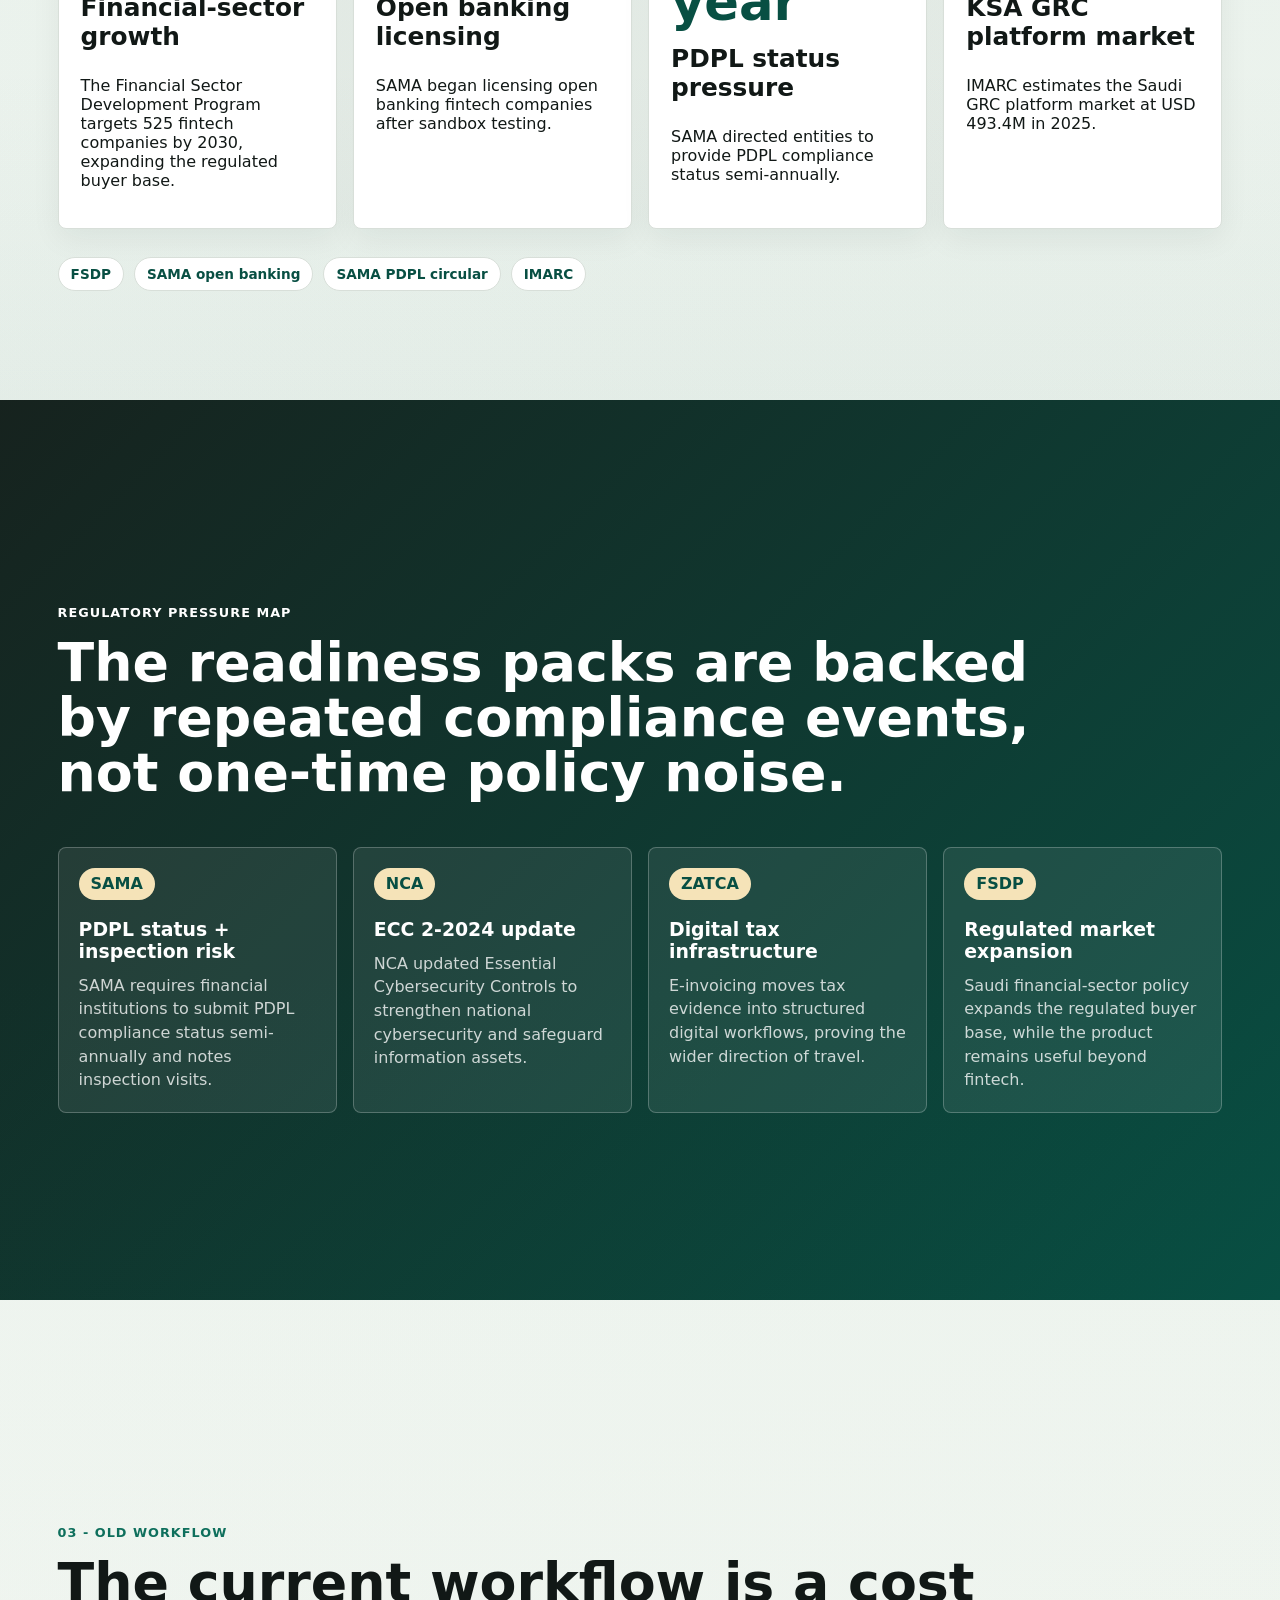
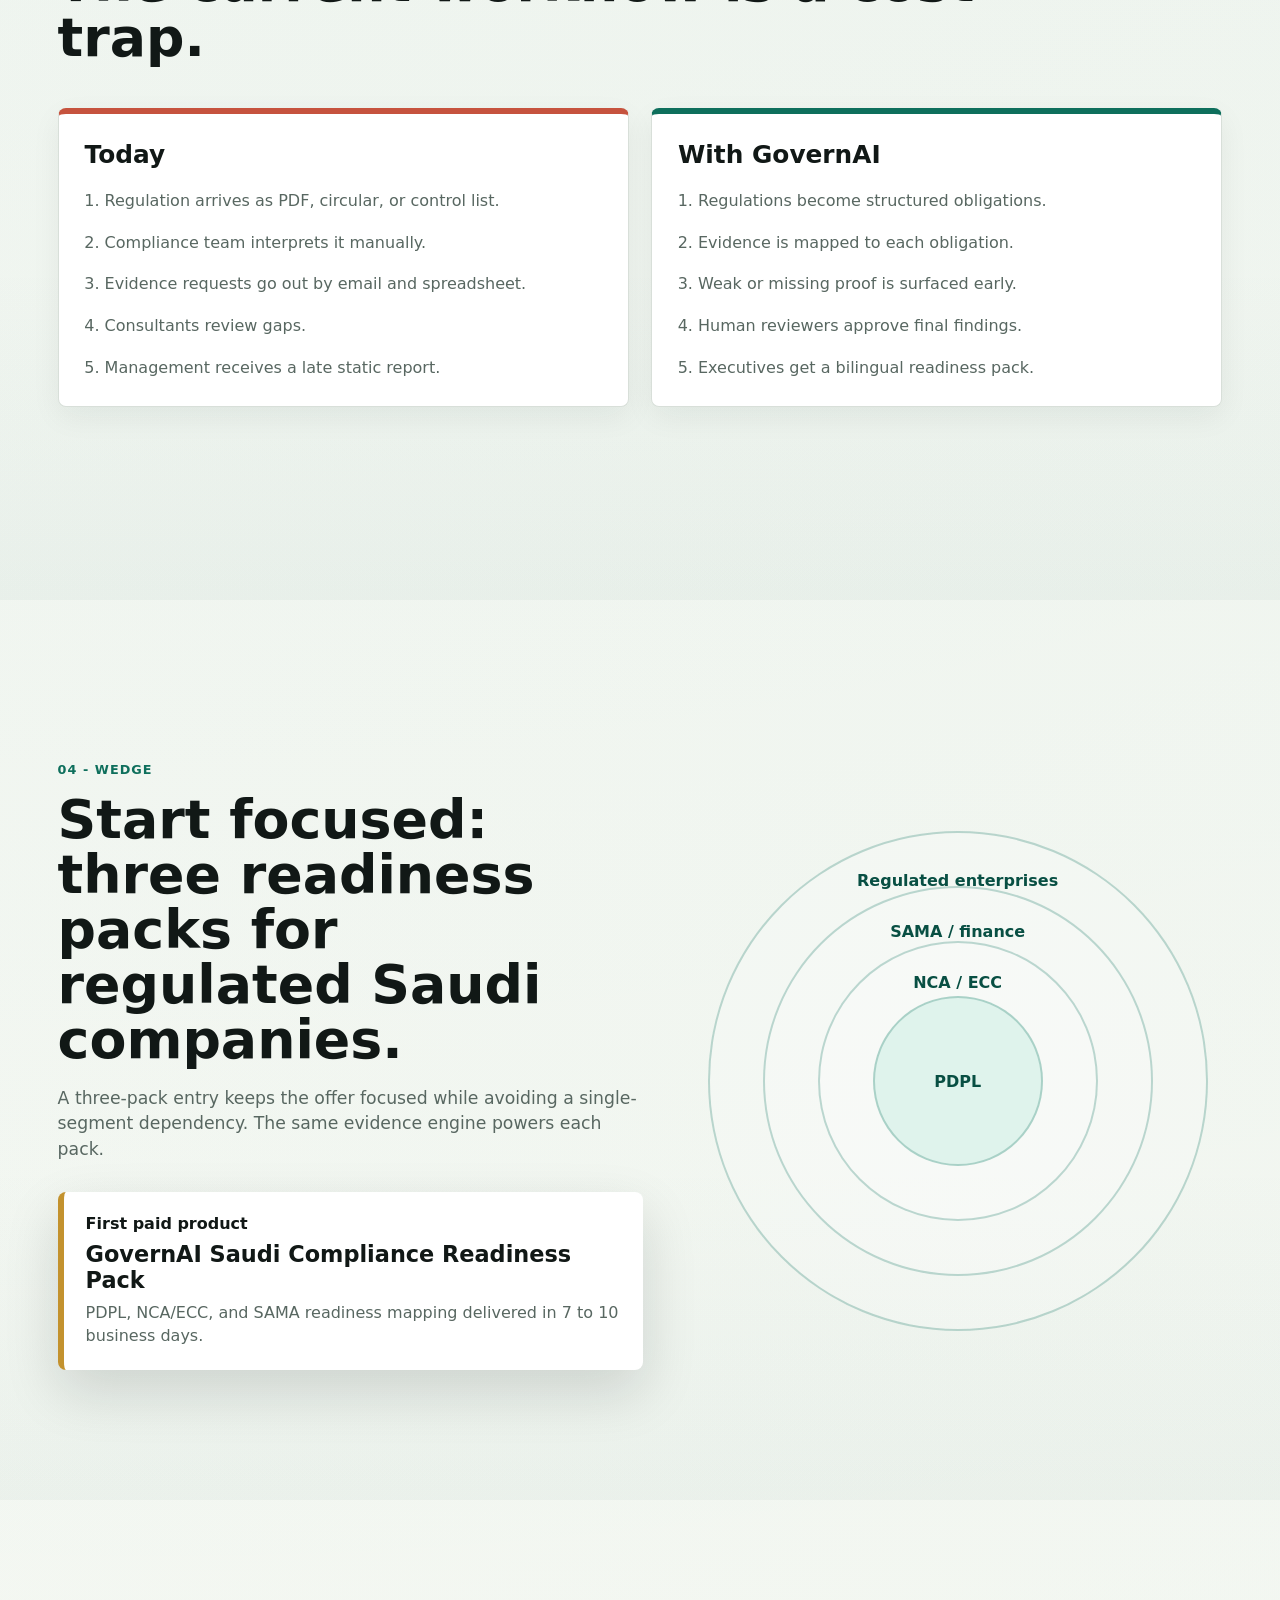
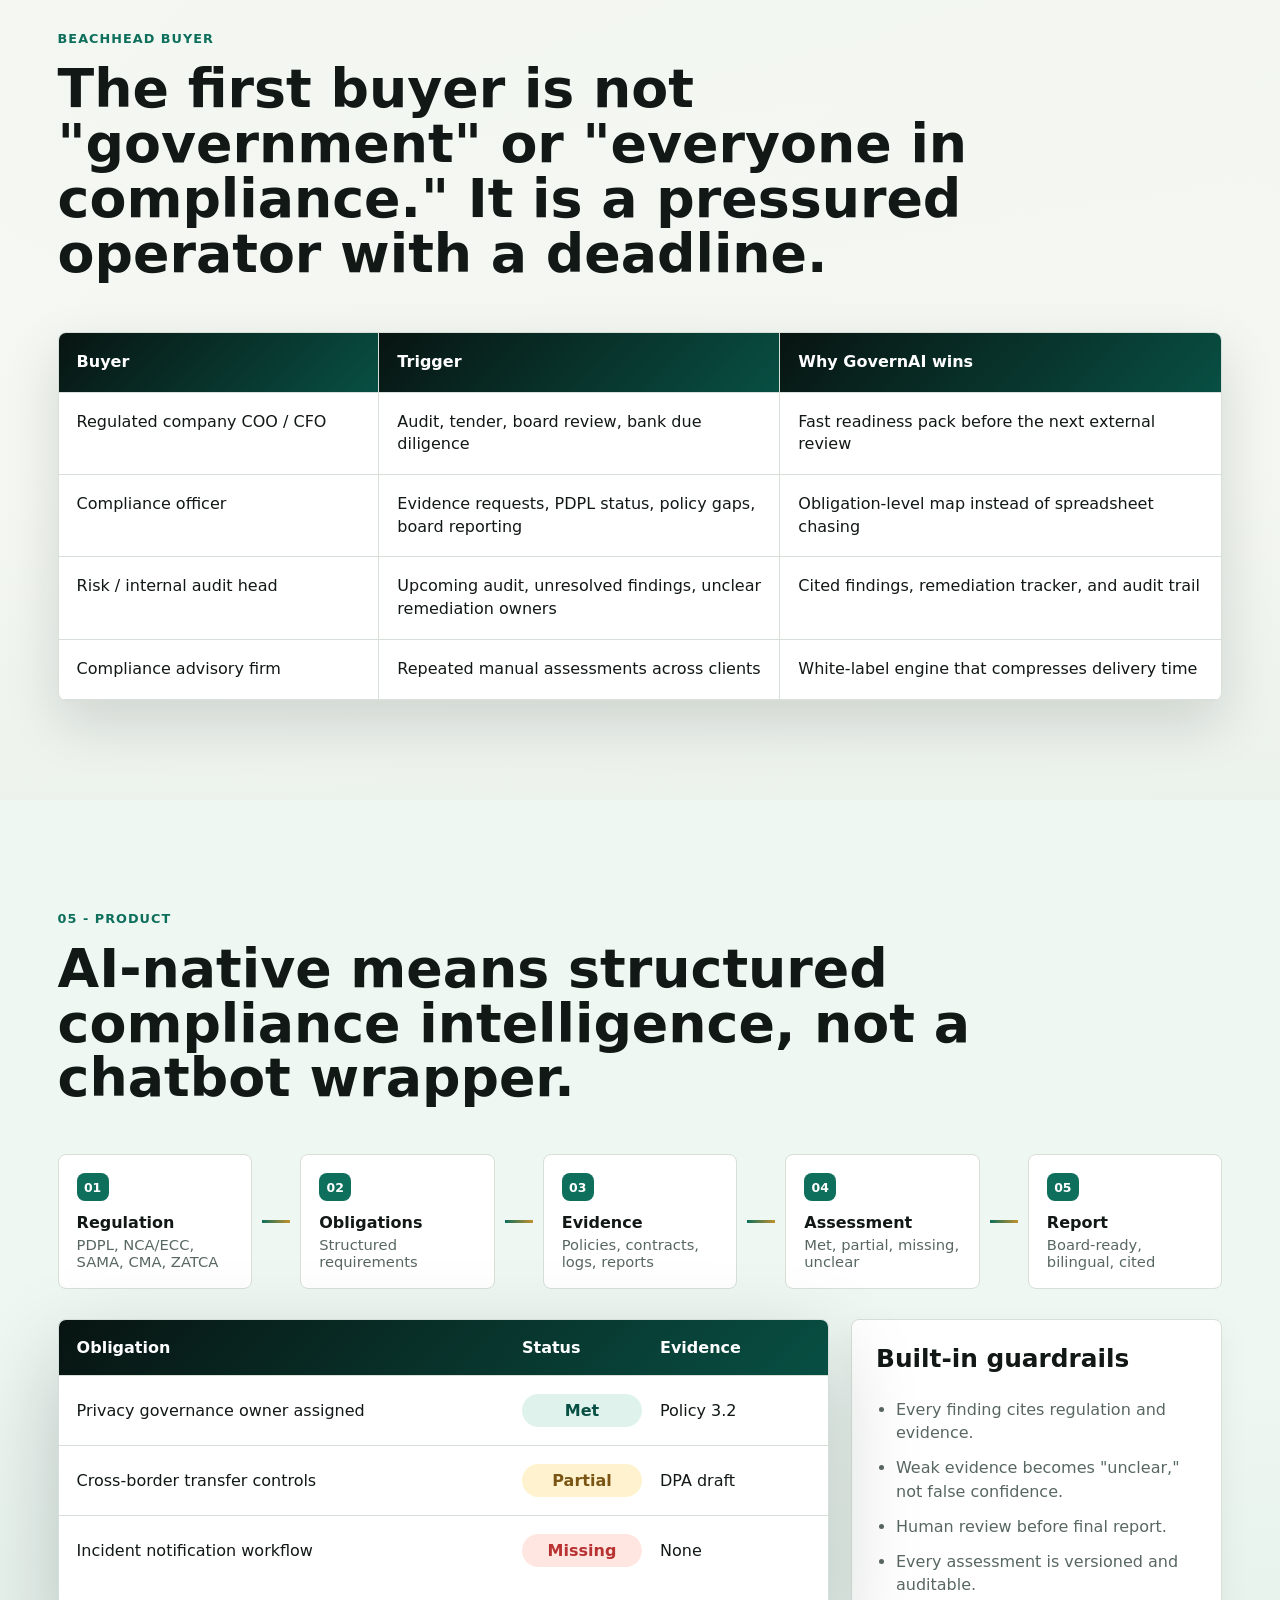
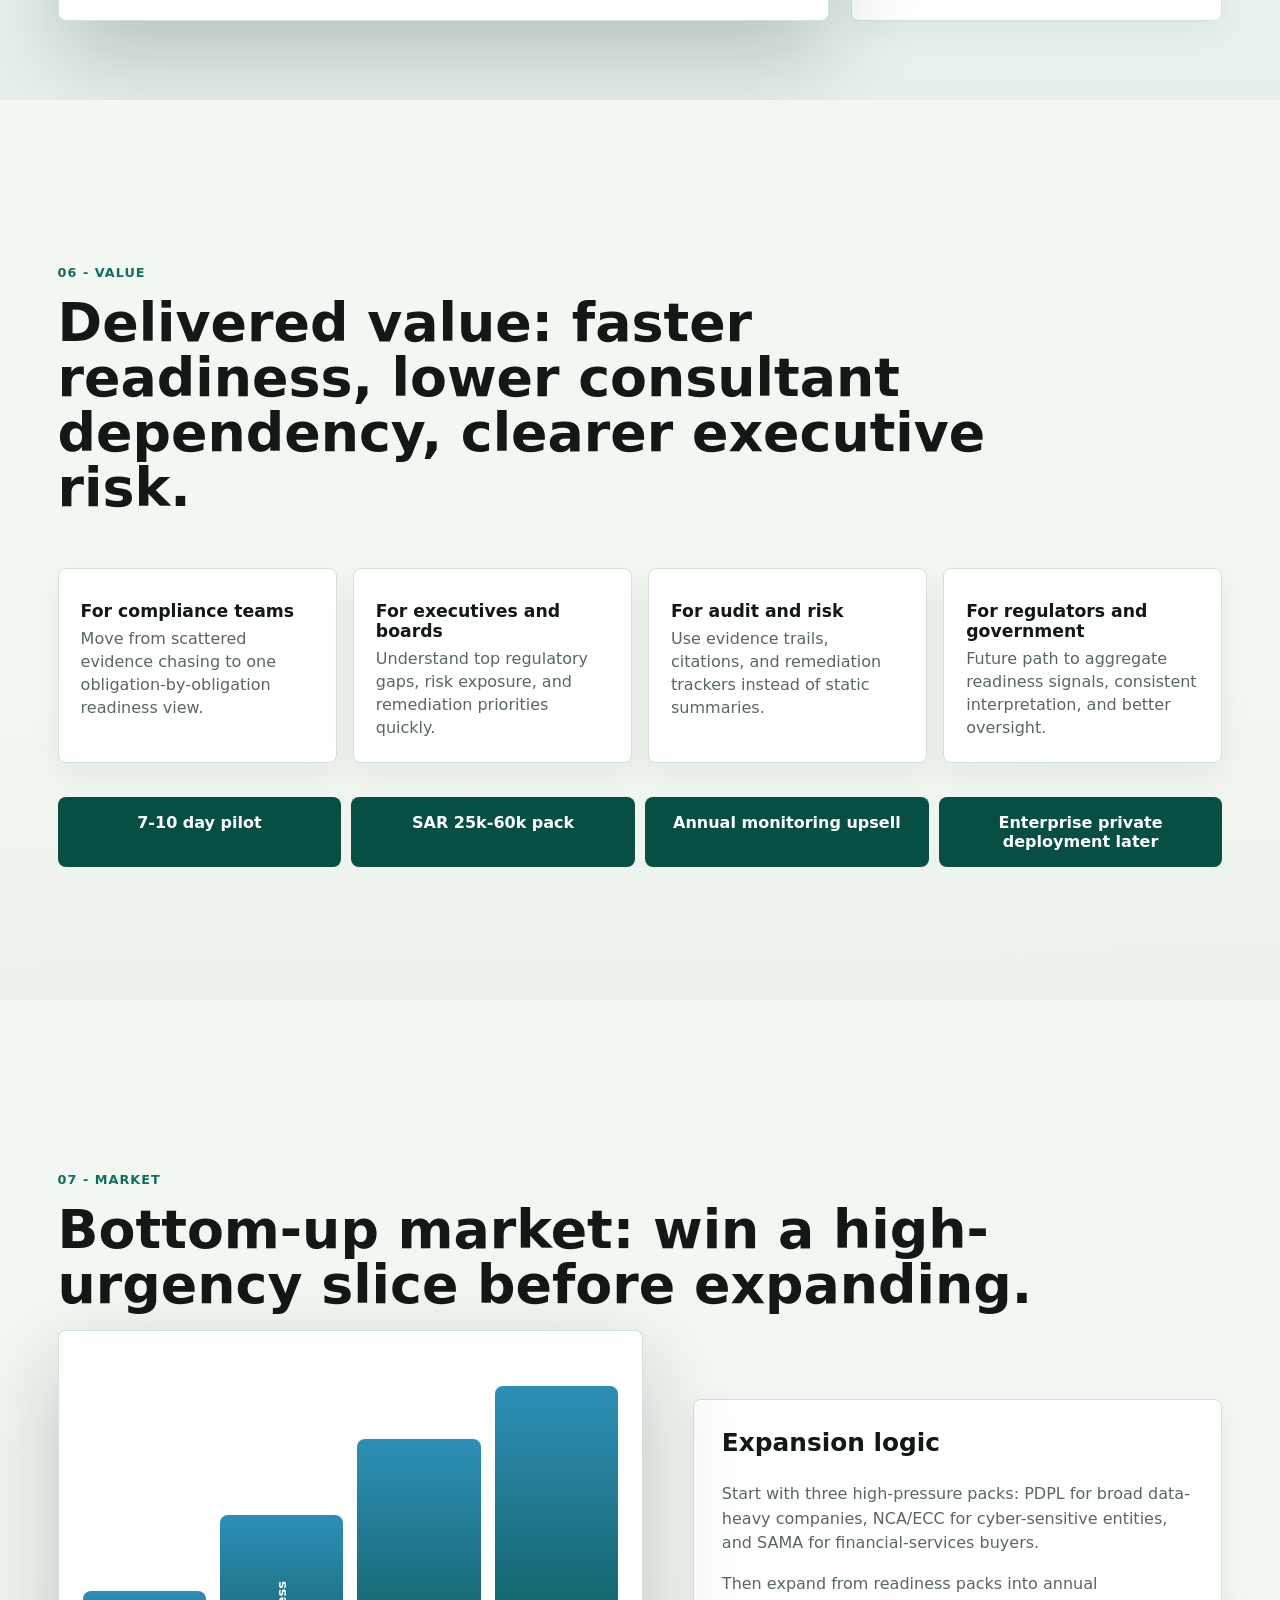
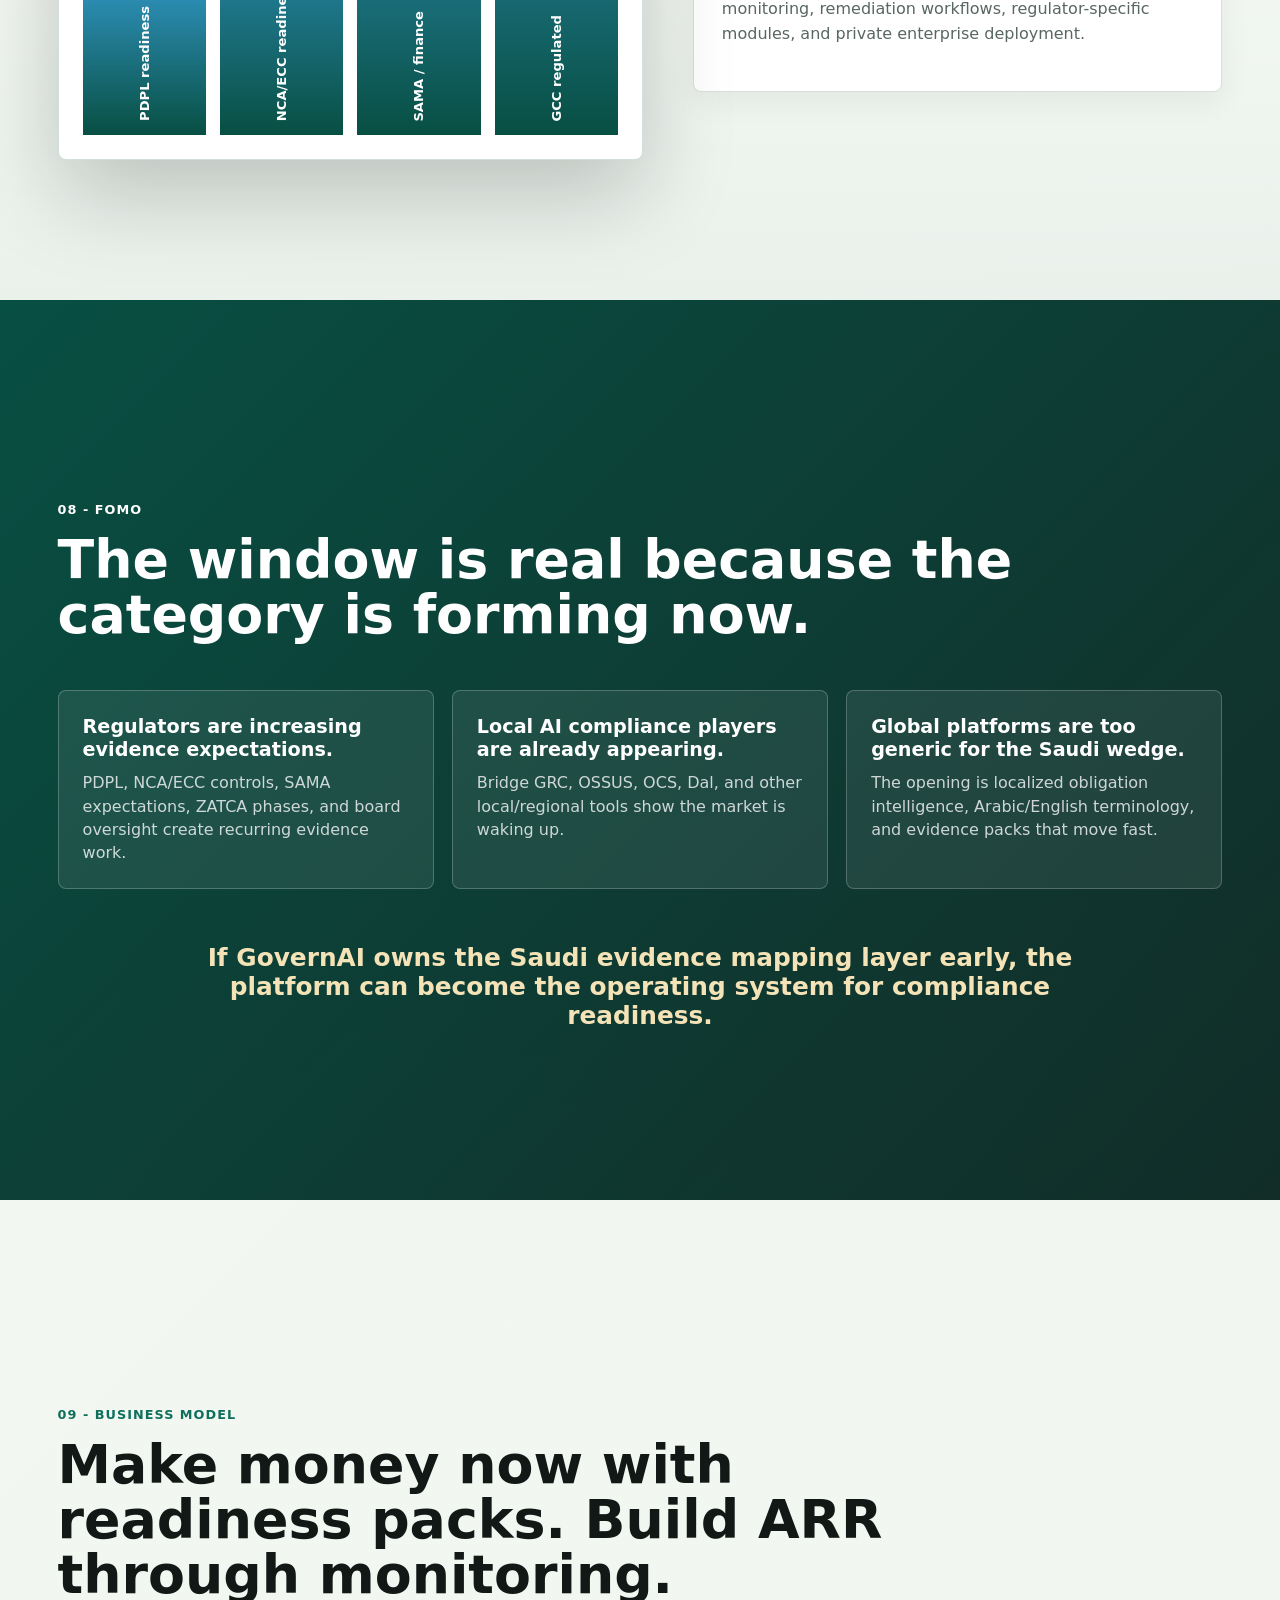
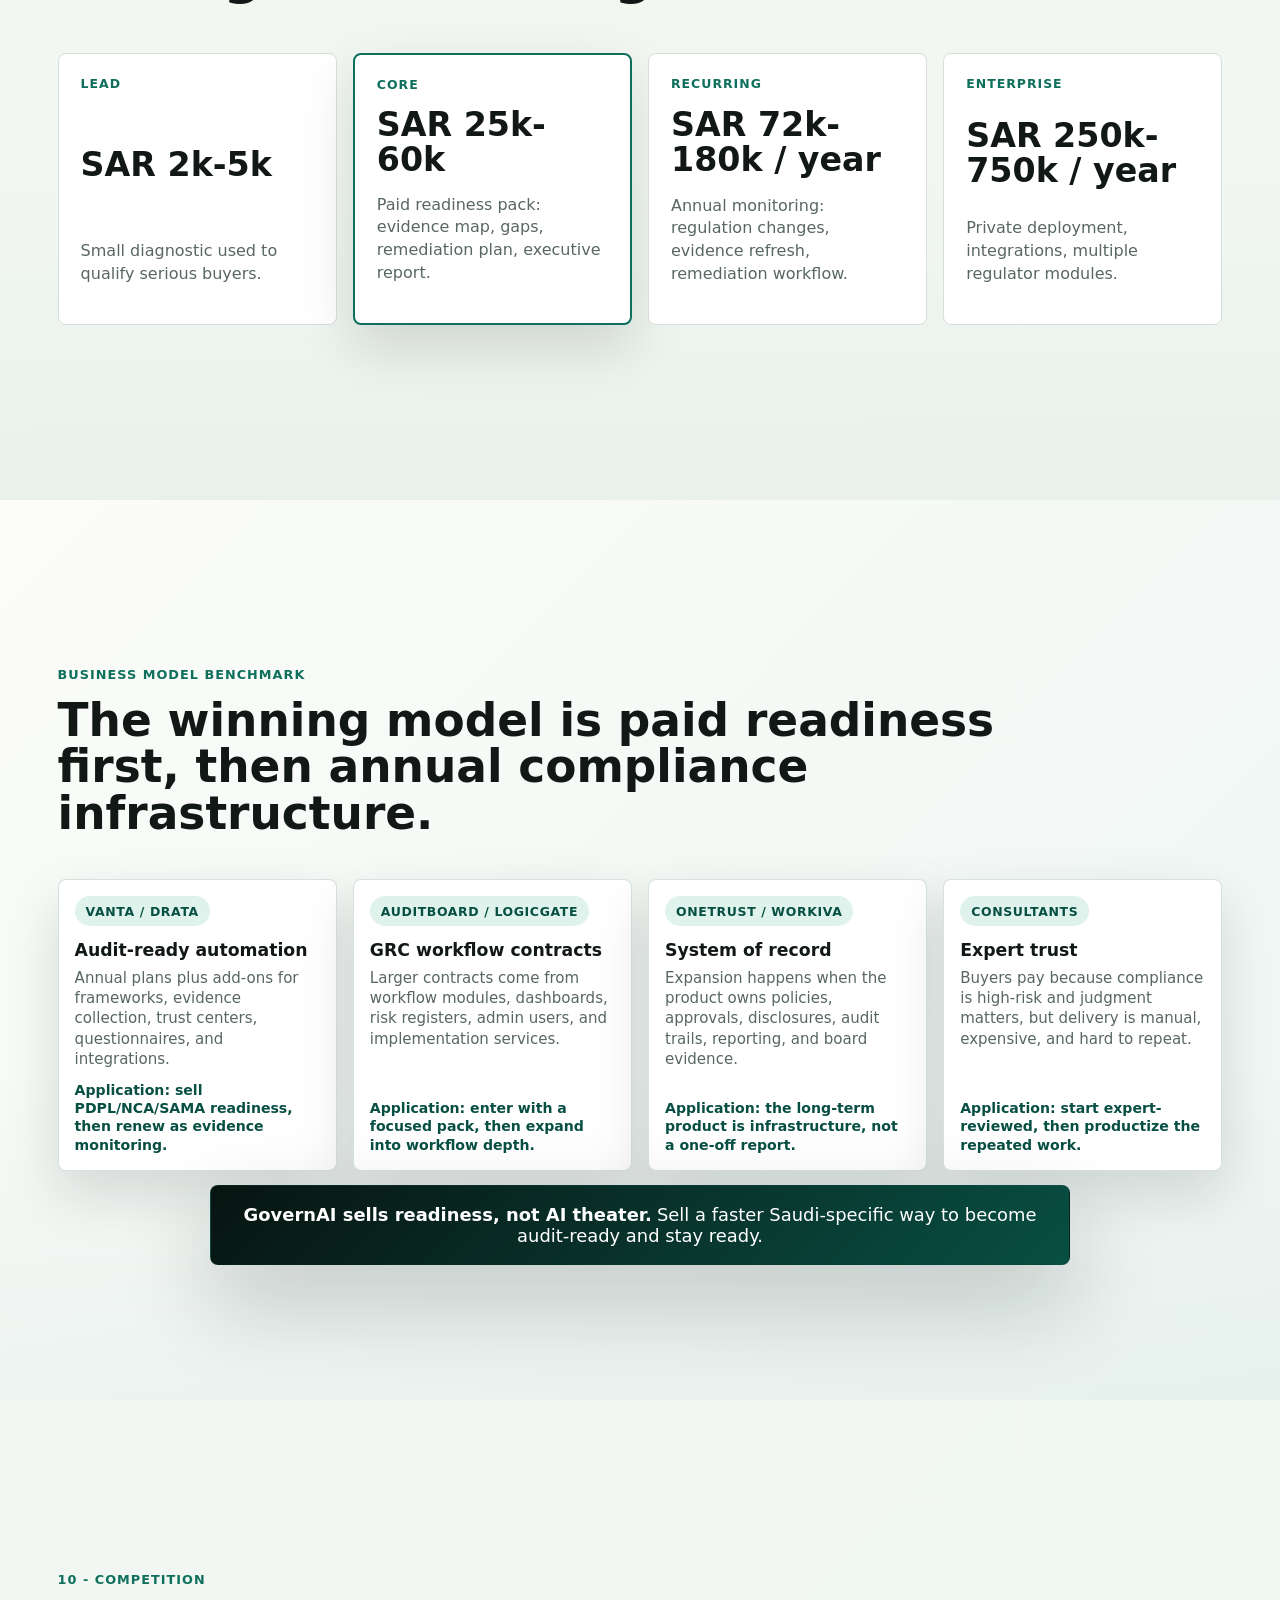
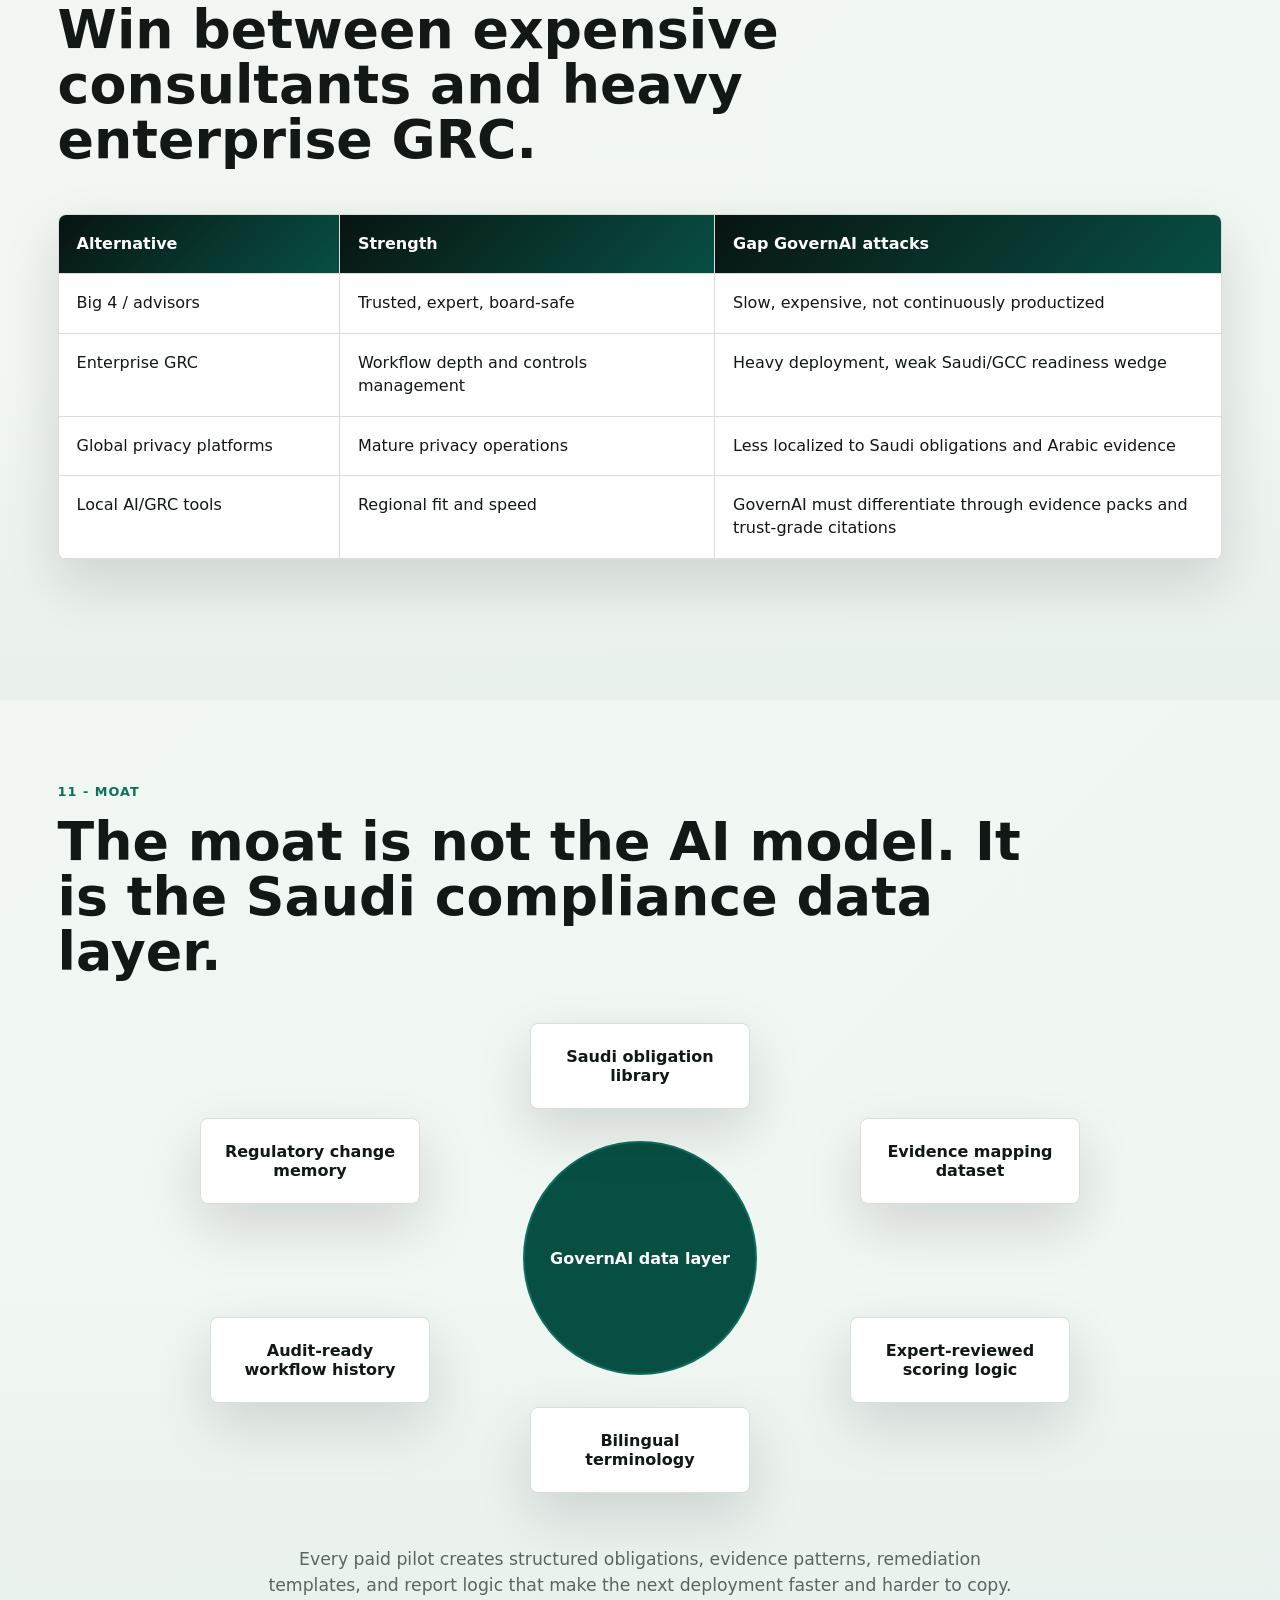
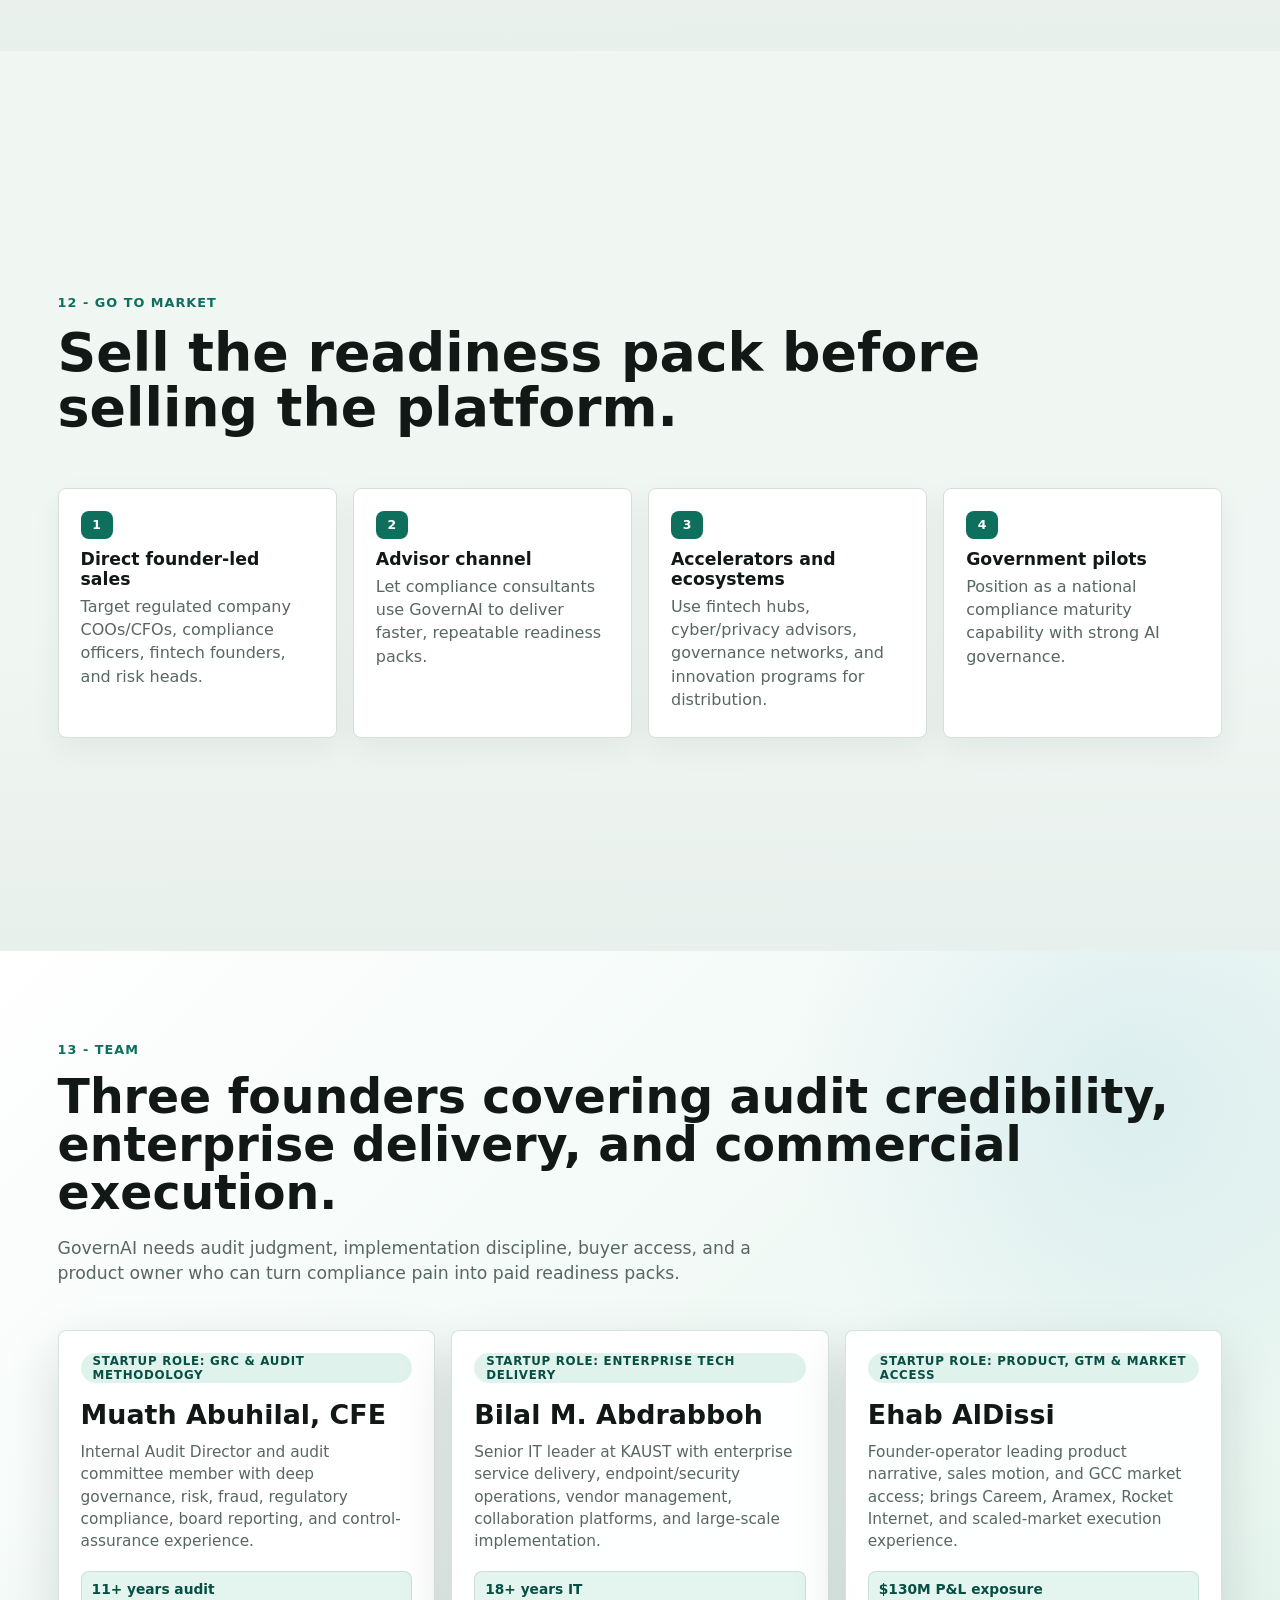
==== commit 46112a58: "Split condensed deck into separate route" ====
--- a/Review/index.html
+++ b/Review/index.html
@@ -8,7 +8,7 @@
       content="GovernAI investor pitch deck: Saudi-first AI-native compliance readiness for regulated companies."
     />
     <title>GovernAI Investor Pitch Deck</title>
-    <link rel="stylesheet" href="../src/styles.css?v=eleven-slide-pitch" />
+    <link rel="stylesheet" href="../src/styles.css?v=team-balanced" />
   </head>
   <body>
     <header class="deck-shell" aria-label="Deck navigation">
@@ -20,18 +20,18 @@
         <span id="progressBar"></span>
       </div>
       <nav class="nav-links" aria-label="Slides">
-        <a href="#slide-2">Problem</a>
-        <a href="#slide-4">Product</a>
-        <a href="#slide-7">Business</a>
-        <a href="#slide-11">Ask</a>
+        <a href="#slide-3">Why Now</a>
+        <a href="#slide-6">Product</a>
+        <a href="#slide-10">Business</a>
+        <a href="#slide-14">Ask</a>
       </nav>
     </header>
 
     <main id="deck">
-      <section class="slide hero" id="slide-1" data-title="Cover">
+      <section class="slide hero" id="slide-1" data-title="Title">
         <div class="hero-grid">
           <div class="hero-copy">
-            <p class="eyebrow">Pre-seed investor pitch</p>
+            <p class="eyebrow">Pre-seed investor deck</p>
             <h1>Saudi-first AI compliance readiness.</h1>
             <p class="lead">
               GovernAI maps Saudi regulations to required evidence and delivers cited bilingual
@@ -39,7 +39,7 @@
             </p>
             <div class="hero-actions">
               <a class="primary-action" href="#slide-5">See the wedge</a>
-              <a class="secondary-action" href="#slide-11">View the ask</a>
+              <a class="secondary-action" href="#slide-14">View the ask</a>
             </div>
           </div>
 
@@ -115,58 +115,18 @@
         </div>
       </section>
 
-      <section class="slide" id="slide-2" data-title="Problem">
-        <div class="section-kicker">01 - Problem</div>
-        <div class="two-col">
-          <div>
-            <h2>Compliance teams are buried in documents, deadlines, and disconnected evidence.</h2>
-            <p class="slide-intro">
-              Saudi regulated companies are facing more rules, more digital audits, more privacy
-              expectations, and more board-level governance pressure. The operating model is still
-              mostly manual.
-            </p>
-            <div class="callout compact-callout">
-              <b>The pain</b>
-              <span>Manual readiness work is slow, expensive, and hard to defend.</span>
-              <small>Gaps surface late during audits, bank diligence, board reviews, tenders, or regulator requests.</small>
-            </div>
-          </div>
-          <div class="pain-stack">
-            <div>
-              <span>01</span>
-              <b>Regulations expand</b>
-              <p>Financial, privacy, cyber, tax, and governance frameworks keep changing.</p>
-            </div>
-            <div>
-              <span>02</span>
-              <b>Evidence is scattered</b>
-              <p>Policies, screenshots, approvals, contracts, and audit files live everywhere.</p>
-            </div>
-            <div>
-              <span>03</span>
-              <b>Consultants fill the gap</b>
-              <p>Manual readiness work becomes expensive, slow, and hard to repeat.</p>
-            </div>
-            <div>
-              <span>04</span>
-              <b>Leaders see risk late</b>
-              <p>Gaps surface during audits, bank due diligence, board reviews, or inspections.</p>
-            </div>
-          </div>
-        </div>
-      </section>
-
-      <section class="slide service-explainer" id="slide-3" data-title="Solution">
-        <div class="section-kicker">02 - Solution</div>
+      <section class="slide service-explainer" id="slide-1a" data-title="Service">
+        <div class="section-kicker">Service in one screen</div>
         <h2>GovernAI turns scattered compliance evidence into a board-ready readiness pack.</h2>
         <div class="service-flow" aria-label="GovernAI service workflow">
           <article class="service-panel input-panel">
             <span>Client inputs</span>
             <b>Documents and deadlines</b>
             <ul>
-              <li>Policies, procedures, contracts, and approvals</li>
-              <li>Audit files, screenshots, logs, and evidence folders</li>
-              <li>PDPL, NCA/ECC, or SAMA readiness scope</li>
+              <li>Policies and procedures</li>
+              <li>Contracts and approvals</li>
+              <li>Audit files and screenshots</li>
+              <li>PDPL, NCA/ECC, or SAMA scope</li>
             </ul>
           </article>
           <div class="service-engine" aria-label="GovernAI evidence mapping engine">
@@ -188,9 +148,10 @@
             <span>Client receives</span>
             <b>Readiness pack</b>
             <ul>
-              <li>Executive report, gap register, and risk heatmap</li>
-              <li>Evidence index with citations and source references</li>
-              <li>Remediation tracker, owners, and board-ready summary</li>
+              <li>Board-ready executive report</li>
+              <li>Gap register and risk heatmap</li>
+              <li>Evidence index with citations</li>
+              <li>Remediation tracker and owners</li>
             </ul>
           </article>
         </div>
@@ -201,8 +162,181 @@
         </div>
       </section>
 
-      <section class="slide product" id="slide-4" data-title="Product">
-        <div class="section-kicker">03 - Product</div>
+      <section class="slide" id="slide-2" data-title="Problem">
+        <div class="section-kicker">01 - Problem</div>
+        <div class="two-col">
+          <div>
+            <h2>Compliance teams are buried in documents, deadlines, and disconnected evidence.</h2>
+            <p class="slide-intro">
+              Saudi regulated companies are facing more rules, more digital audits, more privacy
+              expectations, and more board-level governance pressure. The operating model is still
+              mostly manual.
+            </p>
+          </div>
+          <div class="pain-stack">
+            <div>
+              <span>01</span>
+              <b>Regulations expand</b>
+              <p>Financial, privacy, cyber, tax, and governance frameworks keep changing.</p>
+            </div>
+            <div>
+              <span>02</span>
+              <b>Evidence is scattered</b>
+              <p>Policies, screenshots, approvals, contracts, and audit files live everywhere.</p>
+            </div>
+            <div>
+              <span>03</span>
+              <b>Consultants fill the gap</b>
+              <p>Manual readiness work becomes expensive, slow, and hard to repeat.</p>
+            </div>
+            <div>
+              <span>04</span>
+              <b>Leaders see risk late</b>
+              <p>Gaps surface during audits, bank due diligence, board reviews, or inspections.</p>
+            </div>
+          </div>
+        </div>
+      </section>
+
+      <section class="slide evidence" id="slide-3" data-title="Why Now">
+        <div class="section-kicker">02 - Why now</div>
+        <h2>The Saudi compliance-readiness market is forming now.</h2>
+        <p class="slide-intro">
+          The category is being pulled by policy, market growth, regulatory enforcement, and AI
+          adoption inside professional workflows.
+        </p>
+        <div class="evidence-grid">
+          <article>
+            <span class="metric">525</span>
+            <h3>Financial-sector growth</h3>
+            <p>The Financial Sector Development Program targets 525 fintech companies by 2030, expanding the regulated buyer base.</p>
+          </article>
+          <article>
+            <span class="metric">2026</span>
+            <h3>Open banking licensing</h3>
+            <p>SAMA began licensing open banking fintech companies after sandbox testing.</p>
+          </article>
+          <article>
+            <span class="metric">2x / year</span>
+            <h3>PDPL status pressure</h3>
+            <p>SAMA directed entities to provide PDPL compliance status semi-annually.</p>
+          </article>
+          <article>
+            <span class="metric">$493M</span>
+            <h3>KSA GRC platform market</h3>
+            <p>IMARC estimates the Saudi GRC platform market at USD 493.4M in 2025.</p>
+          </article>
+        </div>
+        <div class="source-row">
+          <a href="https://www.mof.gov.sa/en/about/Pages/Development_Program.aspx">FSDP</a>
+          <a href="https://www.sama.gov.sa/en-US/News/Pages/news-1135.aspx">SAMA open banking</a>
+          <a href="https://rulebook.sama.gov.sa/en/compliance-updated-personal-data-protection-law-and-its-implementing-regulations">SAMA PDPL circular</a>
+          <a href="https://www.imarcgroup.com/saudi-arabia-governance-risk-compliance-platform-market">IMARC</a>
+        </div>
+      </section>
+
+      <section class="slide pressure" id="slide-3b" data-title="Regulatory Pressure">
+        <div class="section-kicker">Regulatory pressure map</div>
+        <h2>The readiness packs are backed by repeated compliance events, not one-time policy noise.</h2>
+        <div class="pressure-map">
+          <article>
+            <span>SAMA</span>
+            <b>PDPL status + inspection risk</b>
+            <p>SAMA requires financial institutions to submit PDPL compliance status semi-annually and notes inspection visits.</p>
+          </article>
+          <article>
+            <span>NCA</span>
+            <b>ECC 2-2024 update</b>
+            <p>NCA updated Essential Cybersecurity Controls to strengthen national cybersecurity and safeguard information assets.</p>
+          </article>
+          <article>
+            <span>ZATCA</span>
+            <b>Digital tax infrastructure</b>
+            <p>E-invoicing moves tax evidence into structured digital workflows, proving the wider direction of travel.</p>
+          </article>
+          <article>
+            <span>FSDP</span>
+            <b>Regulated market expansion</b>
+            <p>Saudi financial-sector policy expands the regulated buyer base, while the product remains useful beyond fintech.</p>
+          </article>
+        </div>
+      </section>
+
+      <section class="slide" id="slide-4" data-title="Old Way">
+        <div class="section-kicker">03 - Old workflow</div>
+        <h2>The current workflow is a cost trap.</h2>
+        <div class="before-after">
+          <div class="workflow old">
+            <h3>Today</h3>
+            <ol>
+              <li>Regulation arrives as PDF, circular, or control list.</li>
+              <li>Compliance team interprets it manually.</li>
+              <li>Evidence requests go out by email and spreadsheet.</li>
+              <li>Consultants review gaps.</li>
+              <li>Management receives a late static report.</li>
+            </ol>
+          </div>
+          <div class="workflow new">
+            <h3>With GovernAI</h3>
+            <ol>
+              <li>Regulations become structured obligations.</li>
+              <li>Evidence is mapped to each obligation.</li>
+              <li>Weak or missing proof is surfaced early.</li>
+              <li>Human reviewers approve final findings.</li>
+              <li>Executives get a bilingual readiness pack.</li>
+            </ol>
+          </div>
+        </div>
+      </section>
+
+      <section class="slide" id="slide-5" data-title="Wedge">
+        <div class="section-kicker">04 - Wedge</div>
+        <div class="wedge-layout">
+          <div>
+            <h2>Start focused: three readiness packs for regulated Saudi companies.</h2>
+            <p class="slide-intro">
+              A three-pack entry keeps the offer focused while avoiding a single-segment dependency.
+              The same evidence engine powers each pack.
+            </p>
+            <div class="callout">
+              <b>First paid product</b>
+              <span>GovernAI Saudi Compliance Readiness Pack</span>
+              <small>PDPL, NCA/ECC, and SAMA readiness mapping delivered in 7 to 10 business days.</small>
+            </div>
+          </div>
+          <div class="target-rings" aria-label="Target customer rings">
+            <div class="ring ring-1">PDPL</div>
+            <div class="ring ring-2">NCA / ECC</div>
+            <div class="ring ring-3">SAMA / finance</div>
+            <div class="ring ring-4">Regulated enterprises</div>
+          </div>
+        </div>
+      </section>
+
+      <section class="slide buyer" id="slide-5a" data-title="Beachhead Buyer">
+        <div class="section-kicker">Beachhead buyer</div>
+        <h2>The first buyer is not "government" or "everyone in compliance." It is a pressured operator with a deadline.</h2>
+        <div class="buyer-table">
+          <div class="buyer-head">Buyer</div>
+          <div class="buyer-head">Trigger</div>
+          <div class="buyer-head">Why GovernAI wins</div>
+          <div>Regulated company COO / CFO</div>
+          <div>Audit, tender, board review, bank due diligence</div>
+          <div>Fast readiness pack before the next external review</div>
+          <div>Compliance officer</div>
+          <div>Evidence requests, PDPL status, policy gaps, board reporting</div>
+          <div>Obligation-level map instead of spreadsheet chasing</div>
+          <div>Risk / internal audit head</div>
+          <div>Upcoming audit, unresolved findings, unclear remediation owners</div>
+          <div>Cited findings, remediation tracker, and audit trail</div>
+          <div>Compliance advisory firm</div>
+          <div>Repeated manual assessments across clients</div>
+          <div>White-label engine that compresses delivery time</div>
+        </div>
+      </section>
+
+      <section class="slide product" id="slide-6" data-title="Product">
+        <div class="section-kicker">05 - Product</div>
         <h2>AI-native means structured compliance intelligence, not a chatbot wrapper.</h2>
         <div class="pipeline" aria-label="GovernAI product pipeline">
           <div>
@@ -262,83 +396,89 @@
         </div>
       </section>
 
-      <section class="slide" id="slide-5" data-title="Wedge">
-        <div class="section-kicker">04 - Wedge and buyer</div>
-        <div class="wedge-layout">
-          <div>
-            <h2>Start with three paid readiness packs for pressured Saudi buyers.</h2>
-            <p class="slide-intro">
-              The first product is not broad GRC software. It is a fast, expert-reviewed pack
-              for companies facing audits, regulator requests, bank diligence, tenders, or board reviews.
-            </p>
-            <div class="callout">
-              <b>First paid product</b>
-              <span>PDPL, NCA/ECC, and SAMA readiness packs</span>
-              <small>Delivered as evidence-backed reports in 7 to 10 business days.</small>
-            </div>
-          </div>
-          <div class="buyer-table compact-buyer">
-            <div class="buyer-head">Buyer</div>
-            <div class="buyer-head">Trigger</div>
-            <div class="buyer-head">Why now</div>
-            <div>COO / CFO</div>
-            <div>Audit, tender, bank diligence</div>
-            <div>Need readiness proof fast</div>
-            <div>Compliance officer</div>
-            <div>Evidence requests, PDPL status</div>
-            <div>Obligation map, not spreadsheets</div>
-            <div>Internal audit</div>
-            <div>Unclear gaps and owners</div>
-            <div>Cited findings and remediation</div>
-          </div>
-        </div>
-      </section>
-
-      <section class="slide evidence" id="slide-6" data-title="Market">
-        <div class="section-kicker">05 - Market and timing</div>
-        <h2>The Saudi compliance-readiness market is forming now.</h2>
-        <p class="slide-intro">
-          The category is being pulled by regulatory pressure, fintech growth, PDPL enforcement,
-          NCA controls, digital tax infrastructure, and AI adoption in professional workflows.
+      <section class="slide" id="slide-7" data-title="Delivered Value">
+        <div class="section-kicker">06 - Value</div>
+        <h2>Delivered value: faster readiness, lower consultant dependency, clearer executive risk.</h2>
+        <div class="value-cards">
+          <article>
+            <b>For compliance teams</b>
+            <p>Move from scattered evidence chasing to one obligation-by-obligation readiness view.</p>
+          </article>
+          <article>
+            <b>For executives and boards</b>
+            <p>Understand top regulatory gaps, risk exposure, and remediation priorities quickly.</p>
+          </article>
+          <article>
+            <b>For audit and risk</b>
+            <p>Use evidence trails, citations, and remediation trackers instead of static summaries.</p>
+          </article>
+          <article>
+            <b>For regulators and government</b>
+            <p>Future path to aggregate readiness signals, consistent interpretation, and better oversight.</p>
+          </article>
+        </div>
+        <div class="roi-strip">
+          <span>7-10 day pilot</span>
+          <span>SAR 25k-60k pack</span>
+          <span>Annual monitoring upsell</span>
+          <span>Enterprise private deployment later</span>
+        </div>
+      </section>
+
+      <section class="slide" id="slide-8" data-title="Market">
+        <div class="section-kicker">07 - Market</div>
+        <h2>Bottom-up market: win a high-urgency slice before expanding.</h2>
+        <div class="market-layout">
+          <div class="market-chart" aria-label="Market expansion chart">
+            <div style="--h:38%"><span>PDPL readiness</span></div>
+            <div style="--h:58%"><span>NCA/ECC readiness</span></div>
+            <div style="--h:78%"><span>SAMA / finance</span></div>
+            <div style="--h:92%"><span>GCC regulated</span></div>
+          </div>
+          <div class="market-notes">
+            <h3>Expansion logic</h3>
+            <p>
+              Start with three high-pressure packs: PDPL for broad data-heavy companies, NCA/ECC
+              for cyber-sensitive entities, and SAMA for financial-services buyers.
+            </p>
+            <p>
+              Then expand from readiness packs into annual monitoring, remediation workflows,
+              regulator-specific modules, and private enterprise deployment.
+            </p>
+          </div>
+        </div>
+      </section>
+
+      <section class="slide fomo" id="slide-9" data-title="FOMO">
+        <div class="section-kicker">08 - FOMO</div>
+        <h2>The window is real because the category is forming now.</h2>
+        <div class="fomo-board">
+          <div>
+            <b>Regulators are increasing evidence expectations.</b>
+            <p>PDPL, NCA/ECC controls, SAMA expectations, ZATCA phases, and board oversight create recurring evidence work.</p>
+          </div>
+          <div>
+            <b>Local AI compliance players are already appearing.</b>
+            <p>Bridge GRC, OSSUS, OCS, Dal, and other local/regional tools show the market is waking up.</p>
+          </div>
+          <div>
+            <b>Global platforms are too generic for the Saudi wedge.</b>
+            <p>The opening is localized obligation intelligence, Arabic/English terminology, and evidence packs that move fast.</p>
+          </div>
+        </div>
+        <p class="fomo-line">
+          If GovernAI owns the Saudi evidence mapping layer early, the platform can become the operating system for compliance readiness.
         </p>
-        <div class="evidence-grid">
-          <article>
-            <span class="metric">525</span>
-            <h3>Fintech target</h3>
-            <p>Saudi financial-sector policy targets 525 fintech companies by 2030.</p>
-          </article>
-          <article>
-            <span class="metric">2x / year</span>
-            <h3>PDPL status</h3>
-            <p>SAMA directed entities to provide PDPL compliance status semi-annually.</p>
-          </article>
-          <article>
-            <span class="metric">$493M</span>
-            <h3>KSA GRC market</h3>
-            <p>IMARC estimates Saudi GRC platforms at USD 493.4M in 2025.</p>
-          </article>
-          <article>
-            <span class="metric">Now</span>
-            <h3>Local opening</h3>
-            <p>Local/regional compliance tools are emerging, but the Saudi evidence layer is still open.</p>
-          </article>
-        </div>
-        <div class="source-row">
-          <a href="https://www.mof.gov.sa/en/about/Pages/Development_Program.aspx">FSDP</a>
-          <a href="https://rulebook.sama.gov.sa/en/compliance-updated-personal-data-protection-law-and-its-implementing-regulations">SAMA PDPL</a>
-          <a href="https://nca.gov.sa/en/regulatory-documents/controls-list/ecc/">NCA ECC</a>
-          <a href="https://www.imarcgroup.com/saudi-arabia-governance-risk-compliance-platform-market">IMARC</a>
-        </div>
-      </section>
-
-      <section class="slide" id="slide-7" data-title="Business Model">
-        <div class="section-kicker">06 - Business model</div>
+      </section>
+
+      <section class="slide" id="slide-10" data-title="Business Model">
+        <div class="section-kicker">09 - Business model</div>
         <h2>Make money now with readiness packs. Build ARR through monitoring.</h2>
         <div class="pricing-ladder">
           <div>
             <span>Lead</span>
             <b>SAR 2k-5k</b>
-            <p>Diagnostic to qualify serious buyers and scope evidence needs.</p>
+            <p>Small diagnostic used to qualify serious buyers.</p>
           </div>
           <div class="featured">
             <span>Core</span>
@@ -348,7 +488,7 @@
           <div>
             <span>Recurring</span>
             <b>SAR 72k-180k / year</b>
-            <p>Annual monitoring, regulation changes, evidence refresh, workflow.</p>
+            <p>Annual monitoring: regulation changes, evidence refresh, remediation workflow.</p>
           </div>
           <div>
             <span>Enterprise</span>
@@ -356,67 +496,111 @@
             <p>Private deployment, integrations, multiple regulator modules.</p>
           </div>
         </div>
-        <div class="benchmark-bottom compact-benchmark">
-          <b>Benchmark logic:</b>
-          <span>Vanta/Drata sell audit readiness, AuditBoard/LogicGate sell workflow, Workiva/OneTrust become systems of record. GovernAI starts with Saudi readiness and expands into infrastructure.</span>
-        </div>
-      </section>
-
-      <section class="slide" id="slide-8" data-title="Competition and Moat">
-        <div class="section-kicker">07 - Competition and moat</div>
+      </section>
+
+      <section class="slide benchmark" id="slide-10a" data-title="Business Model Benchmark">
+        <div class="section-kicker">Business model benchmark</div>
+        <h2>The winning model is paid readiness first, then annual compliance infrastructure.</h2>
+        <div class="benchmark-grid">
+          <article>
+            <span>Vanta / Drata</span>
+            <b>Audit-ready automation</b>
+            <p>Annual plans plus add-ons for frameworks, evidence collection, trust centers, questionnaires, and integrations.</p>
+            <strong>Application: sell PDPL/NCA/SAMA readiness, then renew as evidence monitoring.</strong>
+          </article>
+          <article>
+            <span>AuditBoard / LogicGate</span>
+            <b>GRC workflow contracts</b>
+            <p>Larger contracts come from workflow modules, dashboards, risk registers, admin users, and implementation services.</p>
+            <strong>Application: enter with a focused pack, then expand into workflow depth.</strong>
+          </article>
+          <article>
+            <span>OneTrust / Workiva</span>
+            <b>System of record</b>
+            <p>Expansion happens when the product owns policies, approvals, disclosures, audit trails, reporting, and board evidence.</p>
+            <strong>Application: the long-term product is infrastructure, not a one-off report.</strong>
+          </article>
+          <article>
+            <span>Consultants</span>
+            <b>Expert trust</b>
+            <p>Buyers pay because compliance is high-risk and judgment matters, but delivery is manual, expensive, and hard to repeat.</p>
+            <strong>Application: start expert-reviewed, then productize the repeated work.</strong>
+          </article>
+        </div>
+        <div class="benchmark-bottom">
+          <b>GovernAI sells readiness, not AI theater.</b>
+          <span>Sell a faster Saudi-specific way to become audit-ready and stay ready.</span>
+        </div>
+      </section>
+
+      <section class="slide" id="slide-11" data-title="Competition">
+        <div class="section-kicker">10 - Competition</div>
         <h2>Win between expensive consultants and heavy enterprise GRC.</h2>
-        <div class="competition-moat">
-          <div class="matrix" role="table" aria-label="Competition positioning matrix">
-            <div class="matrix-head">Alternative</div>
-            <div class="matrix-head">Strength</div>
-            <div class="matrix-head">Gap GovernAI attacks</div>
-            <div>Big 4 / advisors</div>
-            <div>Trusted, expert, board-safe</div>
-            <div>Slow, expensive, not repeatable</div>
-            <div>Enterprise GRC</div>
-            <div>Workflow depth</div>
-            <div>Heavy deployment, weak Saudi wedge</div>
-            <div>Local tools</div>
-            <div>Regional fit</div>
-            <div>GovernAI differentiates on cited evidence packs</div>
-          </div>
-          <div class="moat-stack">
-            <article><b>Saudi obligation library</b><p>Local regulatory clauses become structured requirements.</p></article>
-            <article><b>Evidence mapping data</b><p>Each pilot improves patterns, scoring, and remediation templates.</p></article>
-            <article><b>Trust-grade workflow</b><p>Citations, human review, audit logs, bilingual terminology, and versioning.</p></article>
-          </div>
-        </div>
-      </section>
-
-      <section class="slide" id="slide-9" data-title="GTM and Proof">
-        <div class="section-kicker">08 - GTM and proof plan</div>
+        <div class="matrix" role="table" aria-label="Competition positioning matrix">
+          <div class="matrix-head">Alternative</div>
+          <div class="matrix-head">Strength</div>
+          <div class="matrix-head">Gap GovernAI attacks</div>
+          <div>Big 4 / advisors</div>
+          <div>Trusted, expert, board-safe</div>
+          <div>Slow, expensive, not continuously productized</div>
+          <div>Enterprise GRC</div>
+          <div>Workflow depth and controls management</div>
+          <div>Heavy deployment, weak Saudi/GCC readiness wedge</div>
+          <div>Global privacy platforms</div>
+          <div>Mature privacy operations</div>
+          <div>Less localized to Saudi obligations and Arabic evidence</div>
+          <div>Local AI/GRC tools</div>
+          <div>Regional fit and speed</div>
+          <div>GovernAI must differentiate through evidence packs and trust-grade citations</div>
+        </div>
+      </section>
+
+      <section class="slide" id="slide-12" data-title="Moat">
+        <div class="section-kicker">11 - Moat</div>
+        <h2>The moat is not the AI model. It is the Saudi compliance data layer.</h2>
+        <div class="flywheel" aria-label="GovernAI moat flywheel">
+          <div>Saudi obligation library</div>
+          <div>Evidence mapping dataset</div>
+          <div>Expert-reviewed scoring logic</div>
+          <div>Bilingual terminology</div>
+          <div>Audit-ready workflow history</div>
+          <div>Regulatory change memory</div>
+        </div>
+        <p class="slide-intro narrow">
+          Every paid pilot creates structured obligations, evidence patterns, remediation templates,
+          and report logic that make the next deployment faster and harder to copy.
+        </p>
+      </section>
+
+      <section class="slide" id="slide-13" data-title="GTM">
+        <div class="section-kicker">12 - Go to market</div>
         <h2>Sell the readiness pack before selling the platform.</h2>
         <div class="gtm-grid">
           <div>
             <span>1</span>
-            <b>Founder-led sales</b>
-            <p>Target compliance officers, COOs/CFOs, internal audit heads, fintech operators, and risk leaders.</p>
+            <b>Direct founder-led sales</b>
+            <p>Target regulated company COOs/CFOs, compliance officers, fintech founders, and risk heads.</p>
           </div>
           <div>
             <span>2</span>
             <b>Advisor channel</b>
-            <p>Let compliance consultants use GovernAI to compress repeated manual assessment work.</p>
+            <p>Let compliance consultants use GovernAI to deliver faster, repeatable readiness packs.</p>
           </div>
           <div>
             <span>3</span>
-            <b>Manual-to-software</b>
-            <p>Deliver early packs with expert review, then productize repeated obligation and evidence patterns.</p>
+            <b>Accelerators and ecosystems</b>
+            <p>Use fintech hubs, cyber/privacy advisors, governance networks, and innovation programs for distribution.</p>
           </div>
           <div>
             <span>4</span>
-            <b>90-day proof</b>
-            <p>Package, close 1-3 paid pilots, deliver reports, then ship upload, citations, RBAC, and audit logs.</p>
-          </div>
-        </div>
-      </section>
-
-      <section class="slide team-slide" id="slide-10" data-title="Team">
-        <div class="section-kicker">09 - Team</div>
+            <b>Government pilots</b>
+            <p>Position as a national compliance maturity capability with strong AI governance.</p>
+          </div>
+        </div>
+      </section>
+
+      <section class="slide team-slide" id="slide-13a" data-title="Team">
+        <div class="section-kicker">13 - Team</div>
         <h2>Three founders covering audit credibility, enterprise delivery, and commercial execution.</h2>
         <p class="slide-intro">
           GovernAI needs audit judgment, implementation discipline, buyer access, and a product
@@ -474,8 +658,8 @@
         </div>
       </section>
 
-      <section class="slide ask-slide" id="slide-11" data-title="Ask">
-        <div class="section-kicker">10 - Raise</div>
+      <section class="slide ask-slide" id="slide-14" data-title="Ask">
+        <div class="section-kicker">14 - Raise</div>
         <h2>Raising USD 250k to prove paid demand and ship the first trust-grade MVP.</h2>
         <div class="ask-layout">
           <div class="ask-card">
@@ -498,13 +682,72 @@
             <div style="--p:15%">Security, legal, and operations <b>15%</b></div>
           </div>
         </div>
-        <p class="assumption">The round is designed to create commercial proof: paid pilots, annual conversion signals, reusable regulatory content, and a trust-grade MVP.</p>
+        <p class="assumption">The round is designed to create commercial proof: paid pilots, annual conversion signals, and a trust-grade MVP.</p>
+      </section>
+
+      <section class="slide" id="slide-15" data-title="Execution">
+        <div class="section-kicker">15 - Execution plan</div>
+        <h2>Next 90 days: sell, deliver, productize.</h2>
+        <div class="timeline">
+          <div>
+            <span>Days 1-15</span>
+            <b>Package</b>
+            <p>Finalize SOW, teaser, sample report, target list, and outreach script.</p>
+          </div>
+          <div>
+            <span>Days 16-45</span>
+            <b>Sell and deliver</b>
+            <p>Close 1 to 3 paid pilots and deliver manually with AI-assisted expert review.</p>
+          </div>
+          <div>
+            <span>Days 46-90</span>
+            <b>Productize</b>
+            <p>Build upload, evidence mapping, citation view, report export, RBAC, and audit logs.</p>
+          </div>
+        </div>
+      </section>
+
+      <section class="slide sources" id="slide-16" data-title="Sources">
+        <div class="section-kicker">16 - Research basis</div>
+        <h2>Research basis for timing, market, and business model.</h2>
+        <p class="slide-intro">
+          The opportunity is grounded in Saudi regulatory signals, GRC/RegTech market indicators,
+          proven compliance automation models, and visible local/regional competition.
+        </p>
+        <div class="source-board">
+          <article>
+            <span>Investor narrative</span>
+            <a href="https://www.sequoiacap.com/article/writing-a-business-plan/">Sequoia: pitch structure</a>
+            <a href="https://www.ycombinator.com/blog/how-to-pitch-your-company/">YC: clear company pitch</a>
+            <a href="https://www.ycombinator.com/blog/how-to-raise-a-seed-round/">YC: seed fundraising guide</a>
+            <a href="https://www.prnewswire.com/news-releases/vcs-prioritize-people-in-an-ai-heavy-landscape-according-to-new-dropbox-docsend-report-302334444.html">Dropbox DocSend: investor behavior</a>
+          </article>
+          <article>
+            <span>Saudi regulatory urgency</span>
+            <a href="https://www.mof.gov.sa/en/about/Pages/Development_Program.aspx">Financial Sector Development Program</a>
+            <a href="https://www.sama.gov.sa/en-US/News/Pages/news-1135.aspx">SAMA: open banking licensing</a>
+            <a href="https://rulebook.sama.gov.sa/en/compliance-updated-personal-data-protection-law-and-its-implementing-regulations">SAMA Rulebook: PDPL circular</a>
+            <a href="https://nca.gov.sa/en/regulatory-documents/controls-list/ecc/">NCA: Essential Cybersecurity Controls</a>
+            <a href="https://zatca.gov.sa/en/E-Invoicing/Pages/default.aspx">ZATCA: e-invoicing</a>
+          </article>
+          <article>
+            <span>Market and competition</span>
+            <a href="https://www.imarcgroup.com/saudi-arabia-governance-risk-compliance-platform-market">IMARC: Saudi GRC platform market</a>
+            <a href="https://www.imarcgroup.com/saudi-arabia-regtech-market">IMARC: Saudi RegTech market</a>
+            <a href="https://www.vanta.com/pricing">Vanta: compliance automation model</a>
+            <a href="https://drata.com/plans">Drata: trust platform plans</a>
+            <a href="https://optro.ai/blog/auditboard-surpasses-300-million-in-arr-accelerates-growth-trajectory">AuditBoard: ARR benchmark</a>
+            <a href="https://www.logicgate.com/platform/pricing/">LogicGate: GRC pricing model</a>
+            <a href="https://www.onetrust.com/pricing/">OneTrust: modular trust platform</a>
+            <a href="https://newsroom.workiva.com/press-releases/workiva-announces-fourth-quarter-and-full-year-2025-financial-results">Workiva: large ACV contracts</a>
+          </article>
+        </div>
       </section>
     </main>
 
     <div class="slide-controls" aria-label="Deck controls">
       <button id="prevSlide" type="button" aria-label="Previous slide">&lt;</button>
-      <span id="slideCounter">1 / 11</span>
+      <span id="slideCounter">1 / 21</span>
       <button id="nextSlide" type="button" aria-label="Next slide">&gt;</button>
     </div>
 
--- a/src/styles.css
+++ b/src/styles.css
@@ -1743,7 +1743,9 @@
 }
 
 body[data-active-slide="1"] .slide-controls,
-body[data-active-slide="11"] .slide-controls {
+body[data-active-slide="11"] .slide-controls,
+body[data-active-slide="18"] .slide-controls,
+body[data-active-slide="21"] .slide-controls {
   display: none;
 }
 
